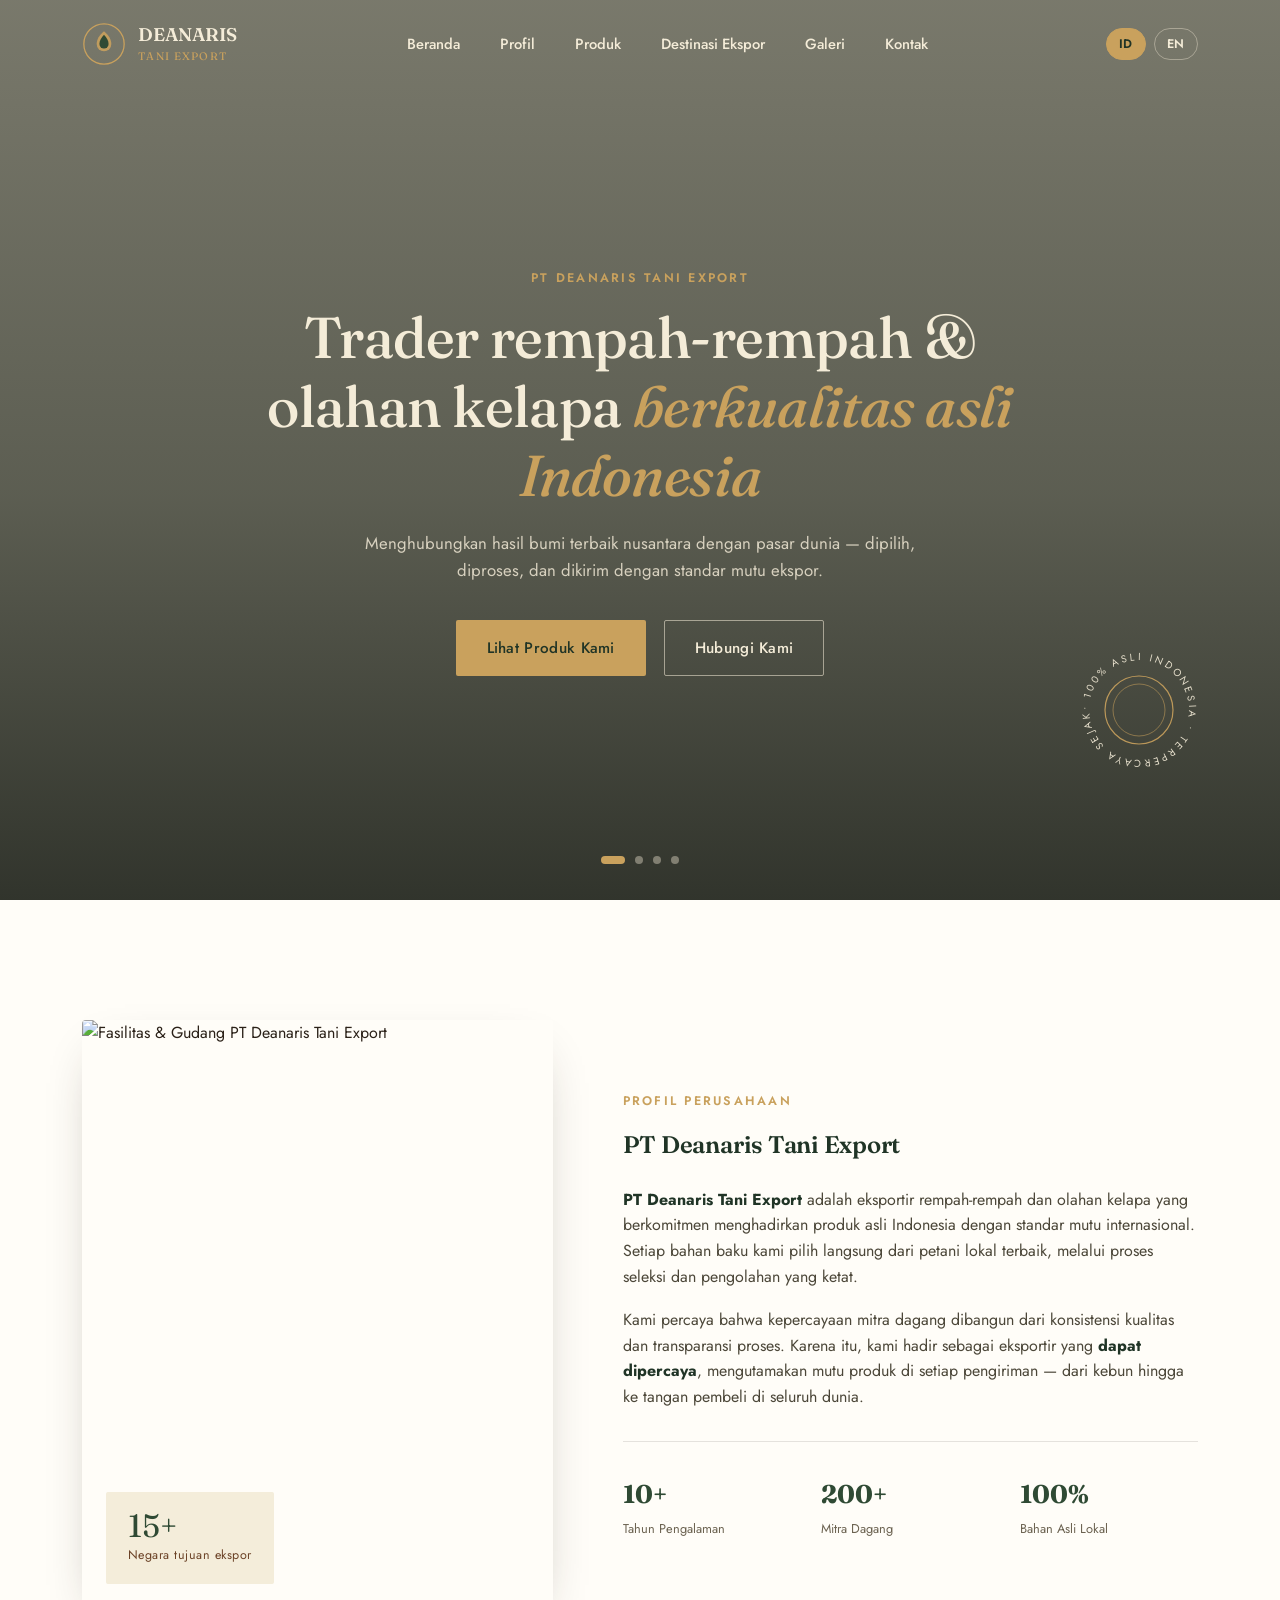
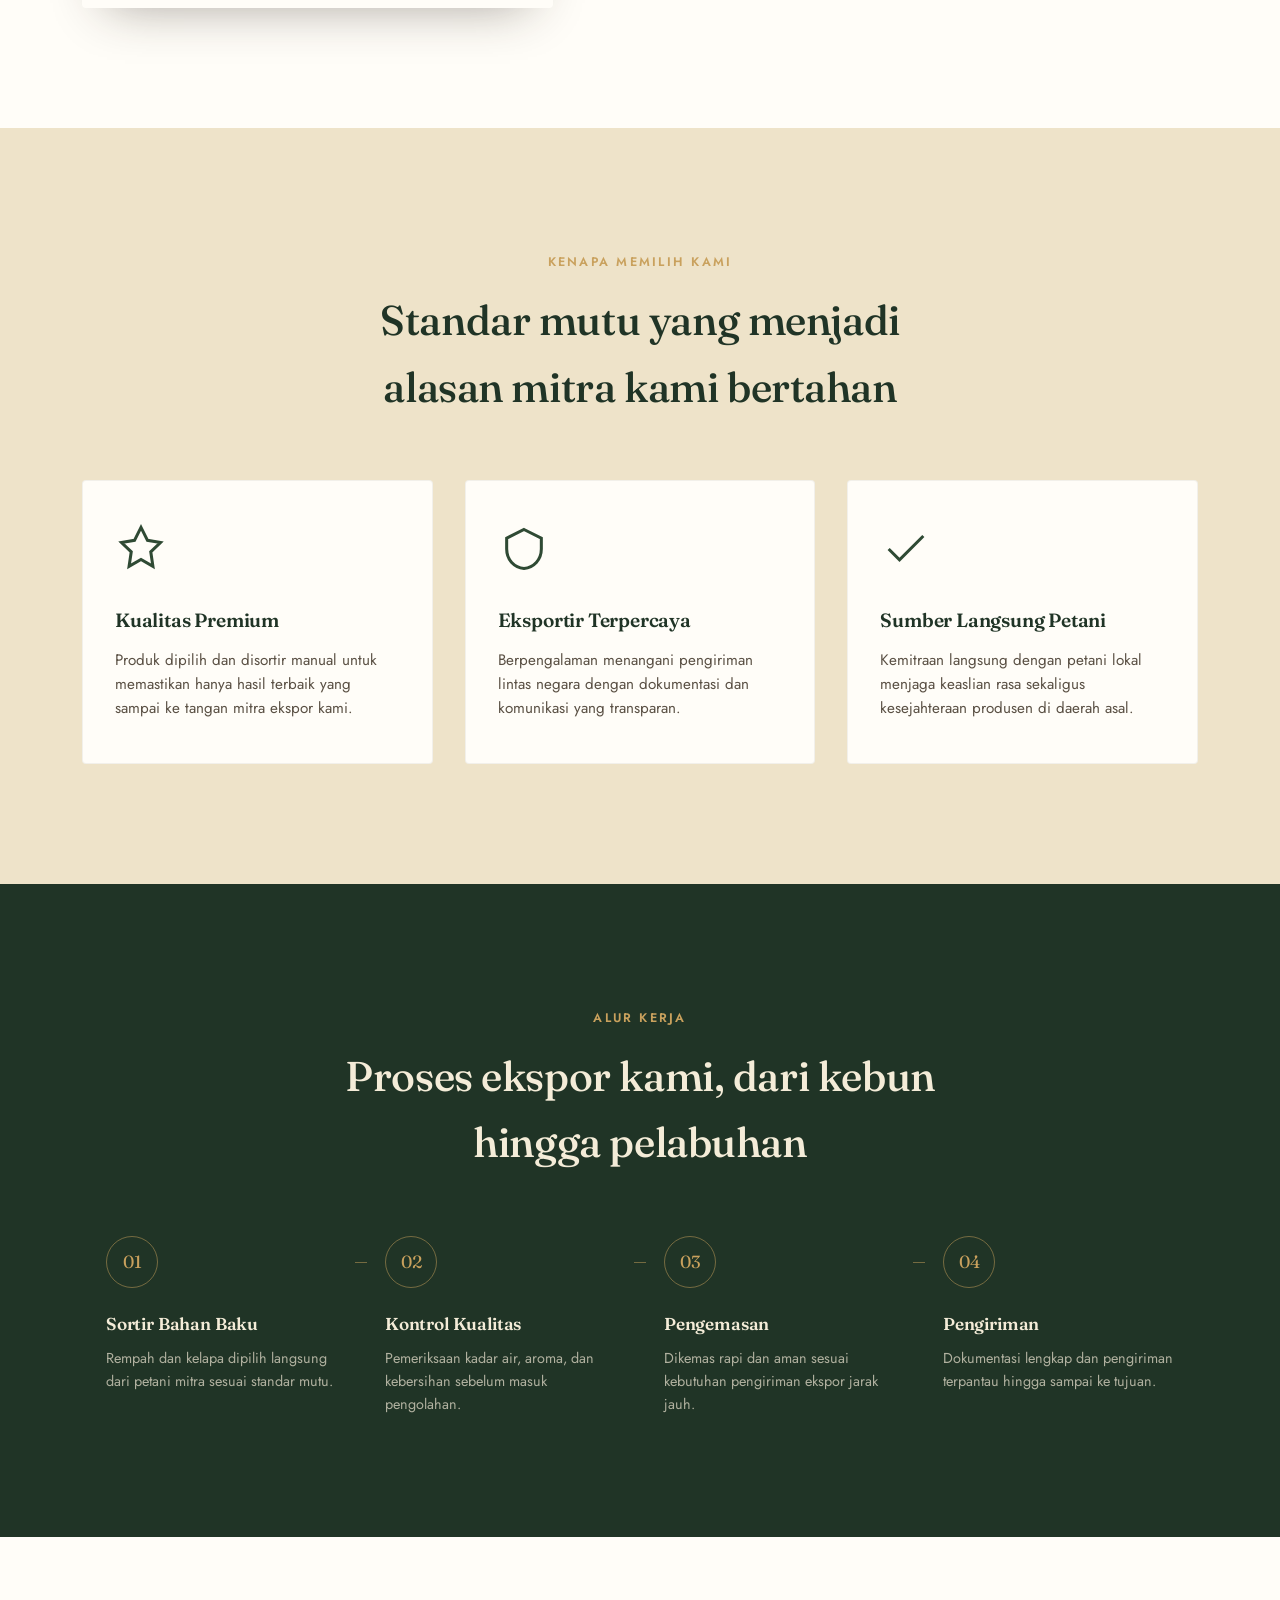
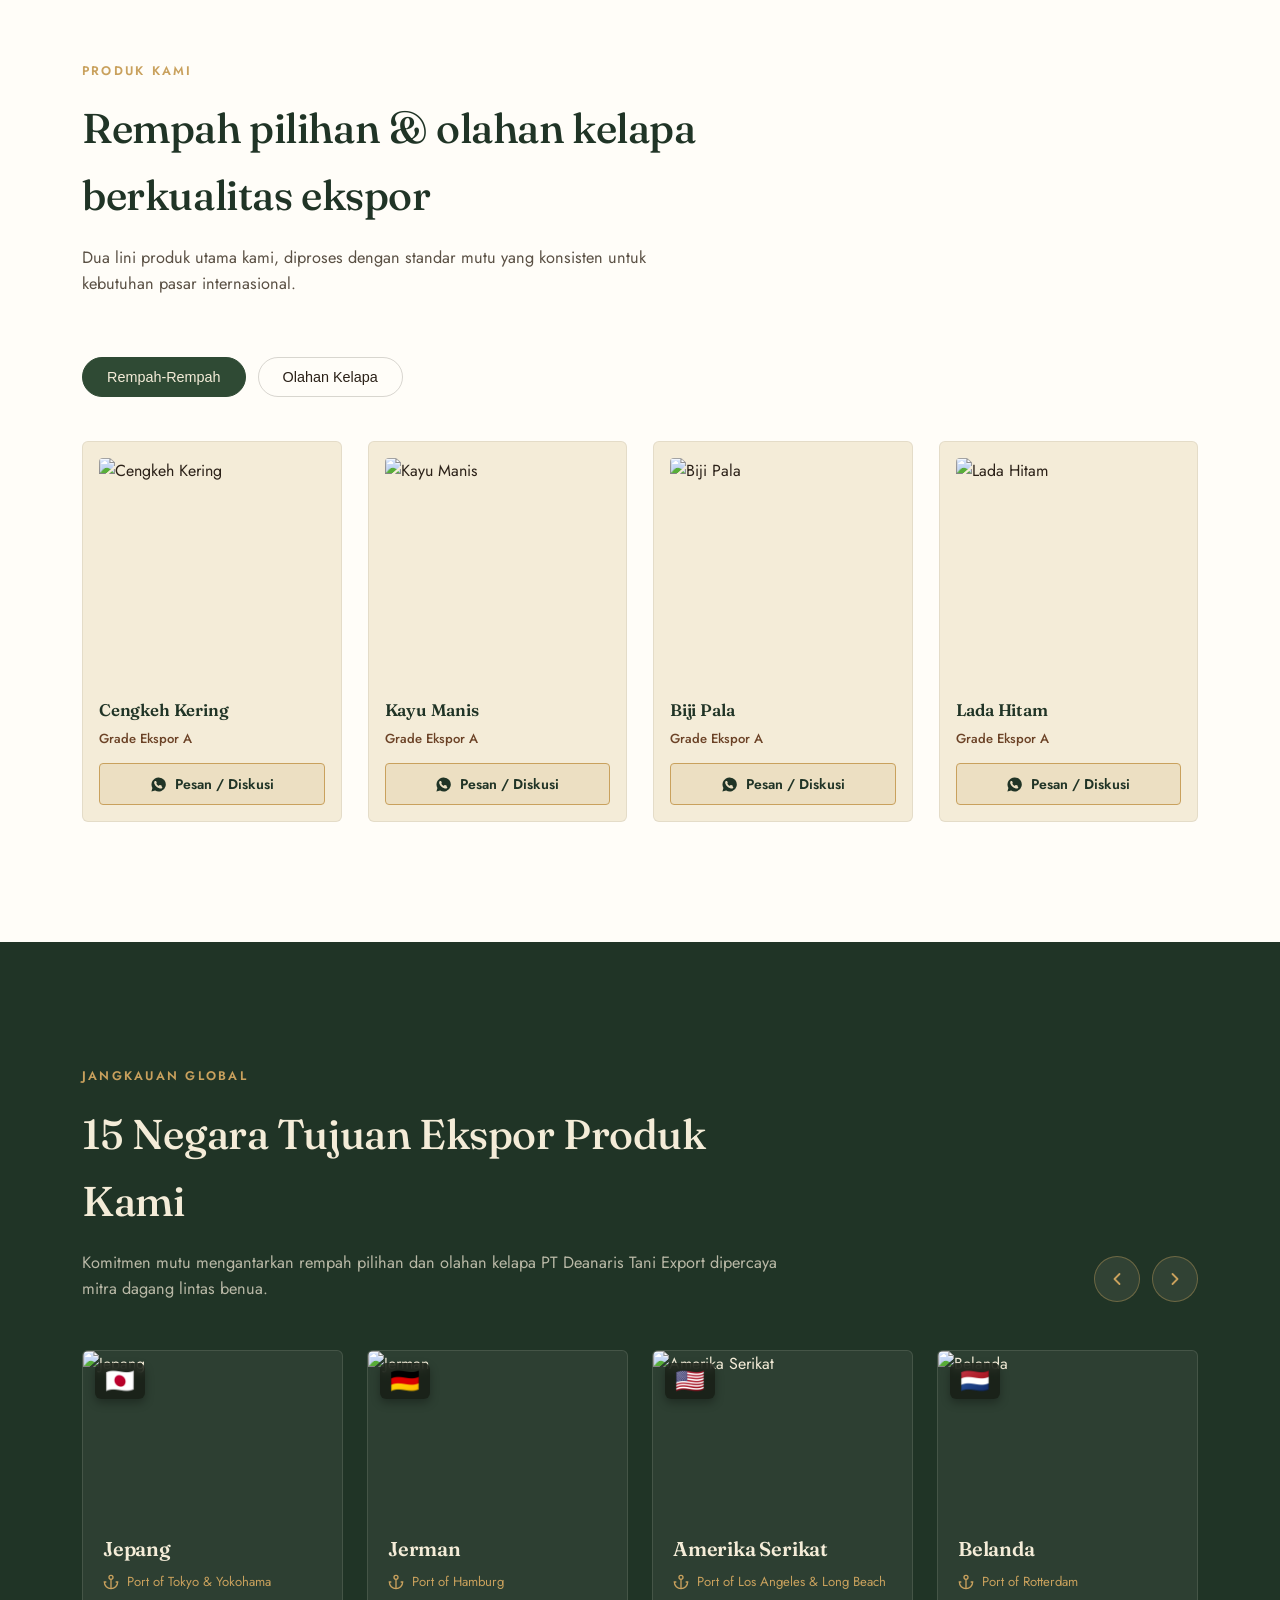
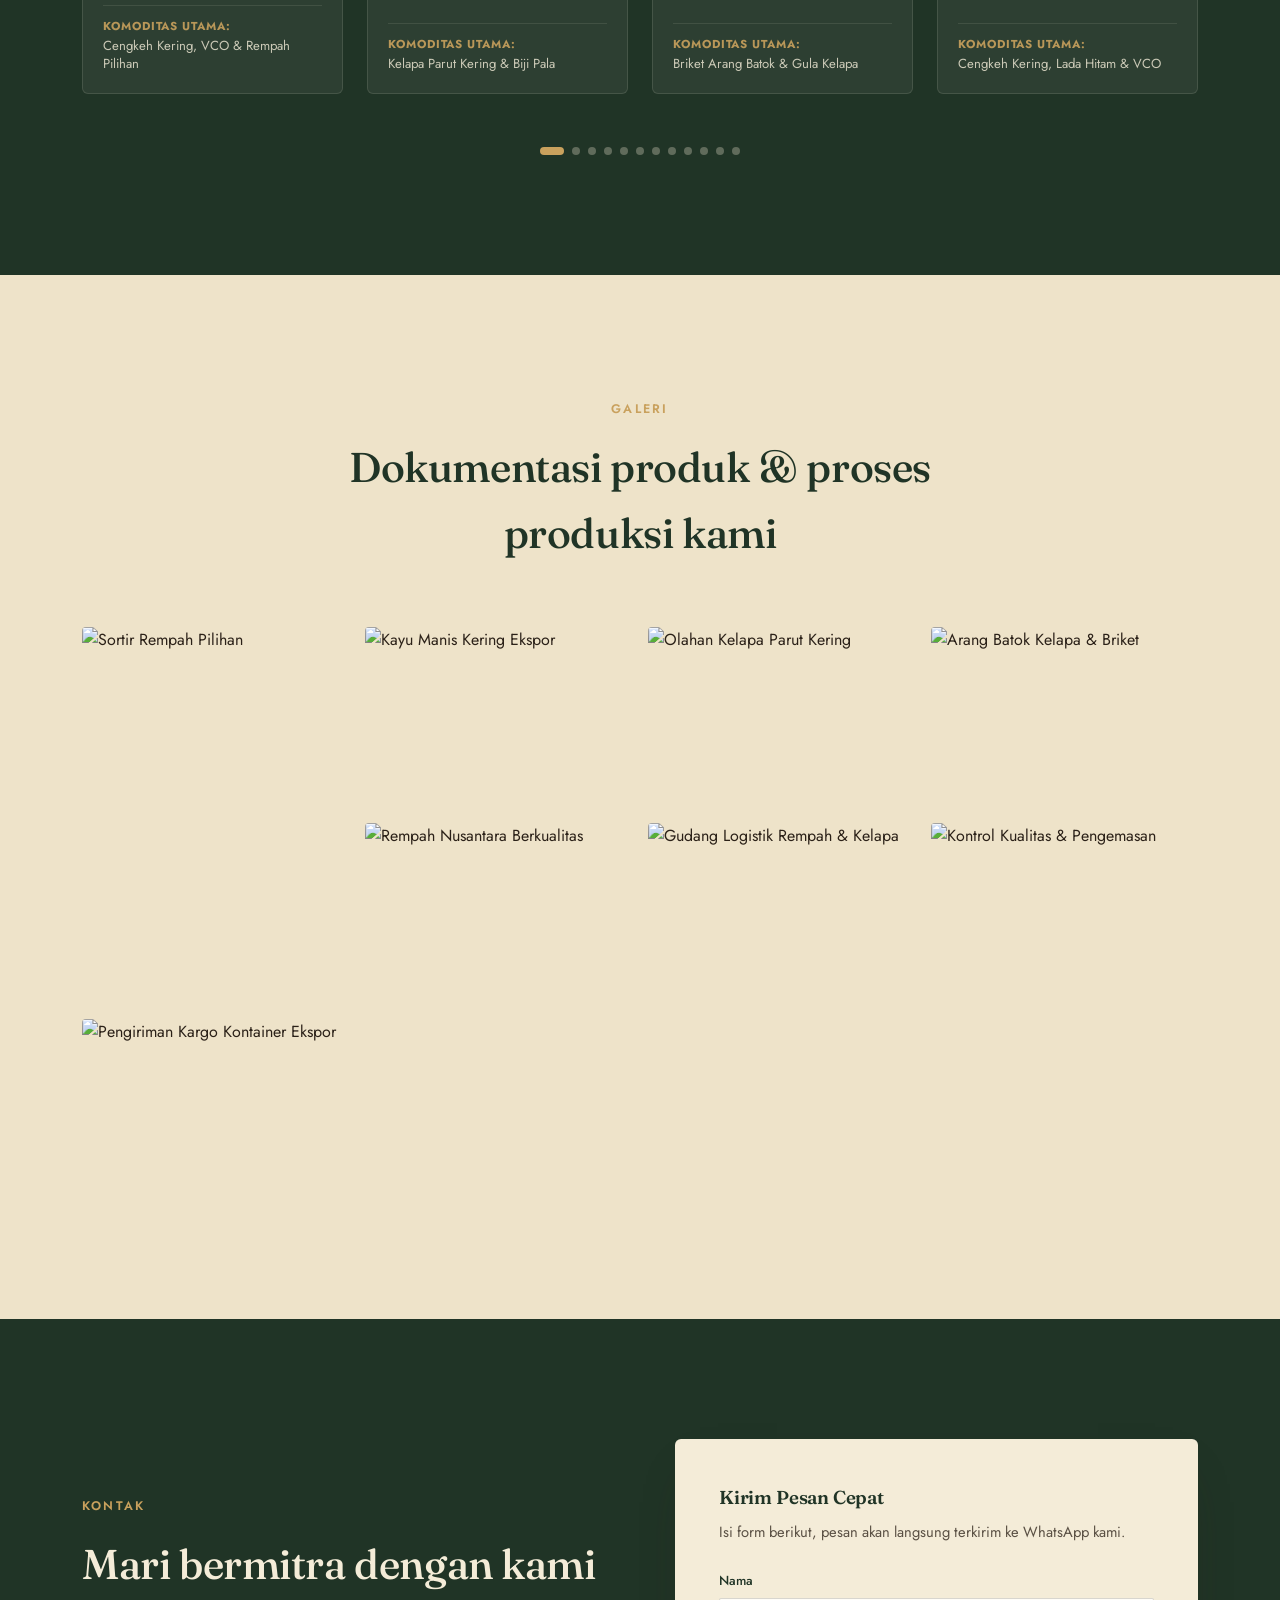
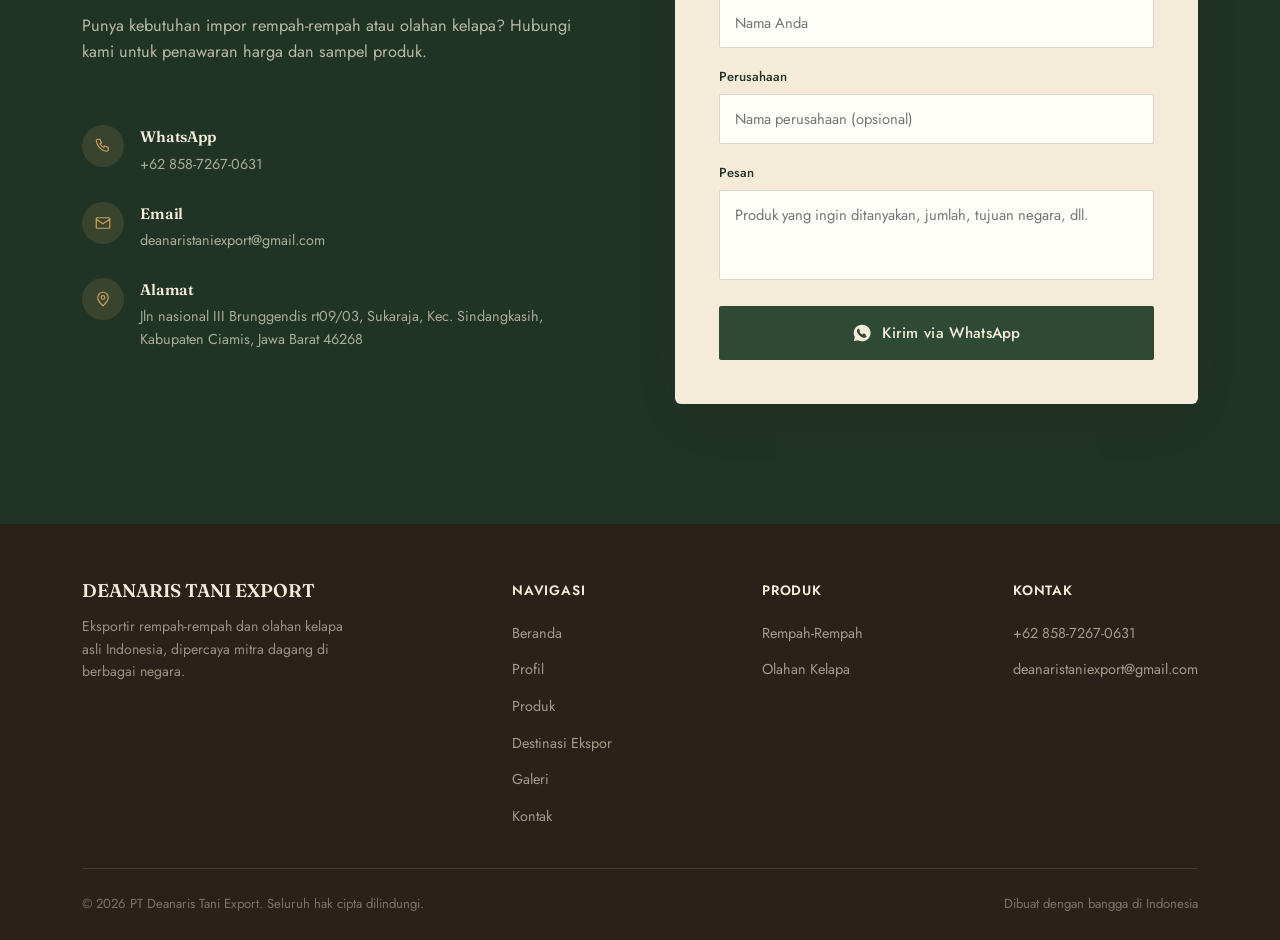
==== index.html @ 9d097d26 "feat: complete website update with product images, WhatsApp modal, email, and 15 export countries sl" ====
<!DOCTYPE html>
<html lang="id">
<head>
<meta charset="UTF-8">
<meta name="viewport" content="width=device-width, initial-scale=1.0">
<title>PT DEANARIS TANI EXPORT — Rempah &amp; Olahan Kelapa Asli Indonesia</title>
<link rel="preconnect" href="https://fonts.googleapis.com">
<link rel="preconnect" href="https://fonts.gstatic.com" crossorigin>
<link href="https://fonts.googleapis.com/css2?family=Fraunces:ital,opsz,wght@0,9..144,400;0,9..144,500;0,9..144,600;0,9..144,700;1,9..144,500&family=Jost:wght@300;400;500;600;700&display=swap" rel="stylesheet">
<link rel="stylesheet" href="style.css">
</head>
<body>

<!-- ===== HEADER ===== -->
<header id="siteHeader">
  <div class="container nav-wrap">
    <div class="logo">
      <svg class="logo-mark" viewBox="0 0 48 48" fill="none">
        <circle cx="24" cy="24" r="22" stroke="#c9a15d" stroke-width="1.4"/>
        <path d="M24 10c5 4 8 9 8 14a8 8 0 1 1-16 0c0-5 3-10 8-14z" fill="#c9a15d" opacity="0.9"/>
        <path d="M24 14c-3 3-5 6.5-5 10a5 5 0 0 0 10 0c0-3.5-2-7-5-10z" fill="#2f4a34"/>
      </svg>
      <div class="logo-text">
        <b>DEANARIS</b>
        <span>Tani Export</span>
      </div>
    </div>
    <nav id="mainNav">
      <ul>
        <li><a href="#beranda" class="nav-link" data-i18n="nav_home">Beranda</a></li>
        <li><a href="#profil" class="nav-link" data-i18n="nav_profile">Profil</a></li>
        <li><a href="#produk" class="nav-link" data-i18n="nav_products">Produk</a></li>
        <li><a href="#destinasi" class="nav-link" data-i18n="nav_destination">Destinasi Ekspor</a></li>
        <li><a href="#galeri" class="nav-link" data-i18n="nav_gallery">Galeri</a></li>
        <li><a href="#kontak" class="nav-link" data-i18n="nav_contact">Kontak</a></li>
      </ul>
      <div class="lang-switch lang-switch-mobile">
        <button class="lang-btn active" data-lang="id">ID</button>
        <button class="lang-btn" data-lang="en">EN</button>
      </div>
    </nav>
    <div class="lang-switch lang-switch-desktop">
      <button class="lang-btn active" data-lang="id">ID</button>
      <button class="lang-btn" data-lang="en">EN</button>
    </div>
    <button class="burger" id="burgerBtn" aria-label="Menu">
      <span></span><span></span><span></span>
    </button>
  </div>
</header>

<!-- ===== HERO ===== -->
<section class="hero" id="beranda">
  <div class="hero-slides" id="heroSlides">
    <div class="hero-slide active" style="background-image:url('https://images.unsplash.com/photo-1596040033229-a9821ebd058d?w=1600&auto=format&fit=crop&q=80')"></div>
    <div class="hero-slide" style="background-image:url('https://images.unsplash.com/photo-1544378730-8b5104b18790?w=1600&auto=format&fit=crop&q=80')"></div>
    <div class="hero-slide" style="background-image:url('https://images.unsplash.com/photo-1532336414038-cf19250c5757?w=1600&auto=format&fit=crop&q=80')"></div>
    <div class="hero-slide" style="background-image:url('https://images.unsplash.com/photo-1578575437130-527eed3abbec?w=1600&auto=format&fit=crop&q=80')"></div>
  </div>
  <div class="hero-overlay"></div>

  <div class="hero-content container">
    <span class="eyebrow">PT Deanaris Tani Export</span>
    <h1 data-i18n="hero_title" data-i18n-html="true">Trader rempah-rempah &amp; olahan kelapa <em>berkualitas asli Indonesia</em></h1>
    <p data-i18n="hero_desc">Menghubungkan hasil bumi terbaik nusantara dengan pasar dunia — dipilih, diproses, dan dikirim dengan standar mutu ekspor.</p>
    <div class="hero-btns">
      <a href="#produk" class="btn btn-primary" data-i18n="hero_btn_products">Lihat Produk Kami</a>
      <a href="#kontak" class="btn btn-outline" data-i18n="hero_btn_contact">Hubungi Kami</a>
    </div>
  </div>

  <div class="hero-dots" id="heroDots">
    <button class="active" data-i="0"></button>
    <button data-i="1"></button>
    <button data-i="2"></button>
    <button data-i="3"></button>
  </div>

  <div class="seal">
    <svg viewBox="0 0 128 128">
      <g class="seal-ring">
        <path id="sealPath" d="M 64,64 m -50,0 a 50,50 0 1,1 100,0 a 50,50 0 1,1 -100,0" fill="none"/>
        <text font-size="10.2" fill="#f4ecd8" letter-spacing="2.5">
          <textPath href="#sealPath" startOffset="0%">• 100% ASLI INDONESIA • TERPERCAYA SEJAK AWAL • QUALITY EXPORT •</textPath>
        </text>
      </g>
      <circle cx="64" cy="64" r="34" fill="none" stroke="#c9a15d" stroke-width="1.2"/>
      <circle cx="64" cy="64" r="26" fill="none" stroke="#c9a15d" stroke-width="0.6"/>
    </svg>
  </div>
</section>

<!-- ===== PROFIL ===== -->
<section id="profil">
  <div class="container profile-grid">
    <div class="profile-visual">
      <img src="https://images.unsplash.com/photo-1586528116311-ad8dd3c8310d?w=800&auto=format&fit=crop&q=80" alt="Fasilitas & Gudang PT Deanaris Tani Export" loading="lazy">
      <div class="profile-badge">
        <div class="num">15+</div>
        <div class="lbl" data-i18n="profile_badge">Negara tujuan ekspor</div>
      </div>
    </div>
    <div class="profile-text">
      <span class="eyebrow" data-i18n="profile_eyebrow">Profil Perusahaan</span>
      <h2>PT Deanaris Tani Export</h2>
      <p data-i18n="profile_p1" data-i18n-html="true"><b>PT Deanaris Tani Export</b> adalah eksportir rempah-rempah dan olahan kelapa yang berkomitmen menghadirkan produk asli Indonesia dengan standar mutu internasional. Setiap bahan baku kami pilih langsung dari petani lokal terbaik, melalui proses seleksi dan pengolahan yang ketat.</p>
      <p data-i18n="profile_p2" data-i18n-html="true">Kami percaya bahwa kepercayaan mitra dagang dibangun dari konsistensi kualitas dan transparansi proses. Karena itu, kami hadir sebagai eksportir yang <b>dapat dipercaya</b>, mengutamakan mutu produk di setiap pengiriman — dari kebun hingga ke tangan pembeli di seluruh dunia.</p>
      <div class="profile-stats">
        <div class="stat"><b>10+</b><span data-i18n="stat_years">Tahun Pengalaman</span></div>
        <div class="stat"><b>200+</b><span data-i18n="stat_partners">Mitra Dagang</span></div>
        <div class="stat"><b>100%</b><span data-i18n="stat_local">Bahan Asli Lokal</span></div>
      </div>
    </div>
  </div>
</section>

<!-- ===== KEUNGGULAN ===== -->
<section id="keunggulan">
  <div class="container">
    <div class="section-head center">
      <span class="eyebrow" data-i18n="why_eyebrow">Kenapa Memilih Kami</span>
      <h2 data-i18n="why_title">Standar mutu yang menjadi alasan mitra kami bertahan</h2>
    </div>
    <div class="feature-grid">
      <div class="feature-card">
        <svg class="feature-icon" viewBox="0 0 24 24" fill="none" stroke="currentColor" stroke-width="1.4">
          <path d="M12 2l3 6 6 1-4.5 4.3L17.5 20 12 16.8 6.5 20l1-6.7L3 9l6-1 3-6z"/>
        </svg>
        <h3 data-i18n="feat1_title">Kualitas Premium</h3>
        <p data-i18n="feat1_desc">Produk dipilih dan disortir manual untuk memastikan hanya hasil terbaik yang sampai ke tangan mitra ekspor kami.</p>
      </div>
      <div class="feature-card">
        <svg class="feature-icon" viewBox="0 0 24 24" fill="none" stroke="currentColor" stroke-width="1.4">
          <path d="M12 3l8 4v5c0 5-3.5 8.5-8 9-4.5-.5-8-4-8-9V7l8-4z"/>
        </svg>
        <h3 data-i18n="feat2_title">Eksportir Terpercaya</h3>
        <p data-i18n="feat2_desc">Berpengalaman menangani pengiriman lintas negara dengan dokumentasi dan komunikasi yang transparan.</p>
      </div>
      <div class="feature-card">
        <svg class="feature-icon" viewBox="0 0 24 24" fill="none" stroke="currentColor" stroke-width="1.4">
          <path d="M4 12l5 5L20 6"/>
        </svg>
        <h3 data-i18n="feat3_title">Sumber Langsung Petani</h3>
        <p data-i18n="feat3_desc">Kemitraan langsung dengan petani lokal menjaga keaslian rasa sekaligus kesejahteraan produsen di daerah asal.</p>
      </div>
    </div>
  </div>
</section>

<!-- ===== PROSES ===== -->
<section id="proses">
  <div class="container">
    <div class="section-head center">
      <span class="eyebrow" data-i18n="process_eyebrow">Alur Kerja</span>
      <h2 data-i18n="process_title">Proses ekspor kami, dari kebun hingga pelabuhan</h2>
    </div>
    <div class="process-grid">
      <div class="process-step">
        <div class="process-num">01</div>
        <h3 data-i18n="proc1_title">Sortir Bahan Baku</h3>
        <p data-i18n="proc1_desc">Rempah dan kelapa dipilih langsung dari petani mitra sesuai standar mutu.</p>
      </div>
      <div class="process-step">
        <div class="process-num">02</div>
        <h3 data-i18n="proc2_title">Kontrol Kualitas</h3>
        <p data-i18n="proc2_desc">Pemeriksaan kadar air, aroma, dan kebersihan sebelum masuk pengolahan.</p>
      </div>
      <div class="process-step">
        <div class="process-num">03</div>
        <h3 data-i18n="proc3_title">Pengemasan</h3>
        <p data-i18n="proc3_desc">Dikemas rapi dan aman sesuai kebutuhan pengiriman ekspor jarak jauh.</p>
      </div>
      <div class="process-step">
        <div class="process-num">04</div>
        <h3 data-i18n="proc4_title">Pengiriman</h3>
        <p data-i18n="proc4_desc">Dokumentasi lengkap dan pengiriman terpantau hingga sampai ke tujuan.</p>
      </div>
    </div>
  </div>
</section>

<!-- ===== PRODUK ===== -->
<section id="produk">
  <div class="container">
    <div class="section-head">
      <span class="eyebrow" data-i18n="products_eyebrow">Produk Kami</span>
      <h2 data-i18n="products_title">Rempah pilihan &amp; olahan kelapa berkualitas ekspor</h2>
      <p data-i18n="products_desc">Dua lini produk utama kami, diproses dengan standar mutu yang konsisten untuk kebutuhan pasar internasional.</p>
    </div>

    <div class="product-tabs">
      <button class="product-tab active" data-cat="rempah" data-i18n="tab_spices">Rempah-Rempah</button>
      <button class="product-tab" data-cat="kelapa" data-i18n="tab_coconut">Olahan Kelapa</button>
    </div>

    <div class="product-grid" id="productGrid">
      <div class="product-card rempah show">
        <div class="product-img"><img src="https://images.unsplash.com/photo-1608686207856-001b95cf60ca?w=600&auto=format&fit=crop&q=80" alt="Cengkeh Kering" loading="lazy"></div>
        <h4 data-i18n="prod_cengkeh">Cengkeh Kering</h4>
        <span class="product-badge" data-i18n="grade_a">Grade Ekspor A</span>
        <button type="button" class="btn-product-order" data-prod="Cengkeh Kering" data-grade="Grade Ekspor A" data-img="https://images.unsplash.com/photo-1608686207856-001b95cf60ca?w=600&auto=format&fit=crop&q=80">
          <svg viewBox="0 0 24 24" fill="currentColor"><path d="M12 2a10 10 0 0 0-8.6 15L2 22l5.2-1.4A10 10 0 1 0 12 2zm5.6 14.3c-.2.7-1.4 1.3-2 1.4-.5.1-1.2.2-3.5-.7-3-1.2-4.9-4.2-5-4.4-.1-.2-1.2-1.6-1.2-3s.7-2.1 1-2.4c.2-.3.5-.3.7-.3h.5c.2 0 .4 0 .6.5.2.5.7 1.8.8 1.9.1.2.1.3 0 .5-.1.2-.2.3-.3.5-.2.2-.3.3-.1.6.9 1.6 1.8 2.2 3.1 2.9.2.1.4.1.5-.1.2-.2.7-.8.9-1 .2-.2.3-.2.6-.1.2.1 1.5.7 1.8.9.3.1.5.2.5.4.1.2.1.7 0 1.4z"/></svg>
          <span data-i18n="btn_order_inquire">Pesan / Diskusi</span>
        </button>
      </div>
      <div class="product-card rempah show">
        <div class="product-img"><img src="https://images.unsplash.com/photo-1509358271058-acd22cc93898?w=600&auto=format&fit=crop&q=80" alt="Kayu Manis" loading="lazy"></div>
        <h4 data-i18n="prod_kayumanis">Kayu Manis</h4>
        <span class="product-badge" data-i18n="grade_a">Grade Ekspor A</span>
        <button type="button" class="btn-product-order" data-prod="Kayu Manis" data-grade="Grade Ekspor A" data-img="https://images.unsplash.com/photo-1509358271058-acd22cc93898?w=600&auto=format&fit=crop&q=80">
          <svg viewBox="0 0 24 24" fill="currentColor"><path d="M12 2a10 10 0 0 0-8.6 15L2 22l5.2-1.4A10 10 0 1 0 12 2zm5.6 14.3c-.2.7-1.4 1.3-2 1.4-.5.1-1.2.2-3.5-.7-3-1.2-4.9-4.2-5-4.4-.1-.2-1.2-1.6-1.2-3s.7-2.1 1-2.4c.2-.3.5-.3.7-.3h.5c.2 0 .4 0 .6.5.2.5.7 1.8.8 1.9.1.2.1.3 0 .5-.1.2-.2.3-.3.5-.2.2-.3.3-.1.6.9 1.6 1.8 2.2 3.1 2.9.2.1.4.1.5-.1.2-.2.7-.8.9-1 .2-.2.3-.2.6-.1.2.1 1.5.7 1.8.9.3.1.5.2.5.4.1.2.1.7 0 1.4z"/></svg>
          <span data-i18n="btn_order_inquire">Pesan / Diskusi</span>
        </button>
      </div>
      <div class="product-card rempah show">
        <div class="product-img"><img src="https://images.unsplash.com/photo-1599940824399-b87987ceb72a?w=600&auto=format&fit=crop&q=80" alt="Biji Pala" loading="lazy"></div>
        <h4 data-i18n="prod_pala">Biji Pala</h4>
        <span class="product-badge" data-i18n="grade_a">Grade Ekspor A</span>
        <button type="button" class="btn-product-order" data-prod="Biji Pala" data-grade="Grade Ekspor A" data-img="https://images.unsplash.com/photo-1599940824399-b87987ceb72a?w=600&auto=format&fit=crop&q=80">
          <svg viewBox="0 0 24 24" fill="currentColor"><path d="M12 2a10 10 0 0 0-8.6 15L2 22l5.2-1.4A10 10 0 1 0 12 2zm5.6 14.3c-.2.7-1.4 1.3-2 1.4-.5.1-1.2.2-3.5-.7-3-1.2-4.9-4.2-5-4.4-.1-.2-1.2-1.6-1.2-3s.7-2.1 1-2.4c.2-.3.5-.3.7-.3h.5c.2 0 .4 0 .6.5.2.5.7 1.8.8 1.9.1.2.1.3 0 .5-.1.2-.2.3-.3.5-.2.2-.3.3-.1.6.9 1.6 1.8 2.2 3.1 2.9.2.1.4.1.5-.1.2-.2.7-.8.9-1 .2-.2.3-.2.6-.1.2.1 1.5.7 1.8.9.3.1.5.2.5.4.1.2.1.7 0 1.4z"/></svg>
          <span data-i18n="btn_order_inquire">Pesan / Diskusi</span>
        </button>
      </div>
      <div class="product-card rempah show">
        <div class="product-img"><img src="https://images.unsplash.com/photo-1596040033229-a9821ebd058d?w=600&auto=format&fit=crop&q=80" alt="Lada Hitam" loading="lazy"></div>
        <h4 data-i18n="prod_lada">Lada Hitam</h4>
        <span class="product-badge" data-i18n="grade_a">Grade Ekspor A</span>
        <button type="button" class="btn-product-order" data-prod="Lada Hitam" data-grade="Grade Ekspor A" data-img="https://images.unsplash.com/photo-1596040033229-a9821ebd058d?w=600&auto=format&fit=crop&q=80">
          <svg viewBox="0 0 24 24" fill="currentColor"><path d="M12 2a10 10 0 0 0-8.6 15L2 22l5.2-1.4A10 10 0 1 0 12 2zm5.6 14.3c-.2.7-1.4 1.3-2 1.4-.5.1-1.2.2-3.5-.7-3-1.2-4.9-4.2-5-4.4-.1-.2-1.2-1.6-1.2-3s.7-2.1 1-2.4c.2-.3.5-.3.7-.3h.5c.2 0 .4 0 .6.5.2.5.7 1.8.8 1.9.1.2.1.3 0 .5-.1.2-.2.3-.3.5-.2.2-.3.3-.1.6.9 1.6 1.8 2.2 3.1 2.9.2.1.4.1.5-.1.2-.2.7-.8.9-1 .2-.2.3-.2.6-.1.2.1 1.5.7 1.8.9.3.1.5.2.5.4.1.2.1.7 0 1.4z"/></svg>
          <span data-i18n="btn_order_inquire">Pesan / Diskusi</span>
        </button>
      </div>

      <div class="product-card kelapa">
        <div class="product-img"><img src="https://images.unsplash.com/photo-1526947425960-945c6e72858f?w=600&auto=format&fit=crop&q=80" alt="VCO" loading="lazy"></div>
        <h4 data-i18n="prod_vco">Minyak Kelapa Murni (VCO)</h4>
        <span class="product-badge" data-i18n="prod_vco_sub">Cold Pressed</span>
        <button type="button" class="btn-product-order" data-prod="Minyak Kelapa Murni (VCO)" data-grade="Cold Pressed" data-img="https://images.unsplash.com/photo-1526947425960-945c6e72858f?w=600&auto=format&fit=crop&q=80">
          <svg viewBox="0 0 24 24" fill="currentColor"><path d="M12 2a10 10 0 0 0-8.6 15L2 22l5.2-1.4A10 10 0 1 0 12 2zm5.6 14.3c-.2.7-1.4 1.3-2 1.4-.5.1-1.2.2-3.5-.7-3-1.2-4.9-4.2-5-4.4-.1-.2-1.2-1.6-1.2-3s.7-2.1 1-2.4c.2-.3.5-.3.7-.3h.5c.2 0 .4 0 .6.5.2.5.7 1.8.8 1.9.1.2.1.3 0 .5-.1.2-.2.3-.3.5-.2.2-.3.3-.1.6.9 1.6 1.8 2.2 3.1 2.9.2.1.4.1.5-.1.2-.2.7-.8.9-1 .2-.2.3-.2.6-.1.2.1 1.5.7 1.8.9.3.1.5.2.5.4.1.2.1.7 0 1.4z"/></svg>
          <span data-i18n="btn_order_inquire">Pesan / Diskusi</span>
        </button>
      </div>
      <div class="product-card kelapa">
        <div class="product-img"><img src="https://images.unsplash.com/photo-1544378730-8b5104b18790?w=600&auto=format&fit=crop&q=80" alt="Kelapa Parut Kering" loading="lazy"></div>
        <h4 data-i18n="prod_desiccated">Kelapa Parut Kering</h4>
        <span class="product-badge" data-i18n="prod_desiccated_sub">Desiccated Coconut</span>
        <button type="button" class="btn-product-order" data-prod="Kelapa Parut Kering" data-grade="Desiccated Coconut" data-img="https://images.unsplash.com/photo-1544378730-8b5104b18790?w=600&auto=format&fit=crop&q=80">
          <svg viewBox="0 0 24 24" fill="currentColor"><path d="M12 2a10 10 0 0 0-8.6 15L2 22l5.2-1.4A10 10 0 1 0 12 2zm5.6 14.3c-.2.7-1.4 1.3-2 1.4-.5.1-1.2.2-3.5-.7-3-1.2-4.9-4.2-5-4.4-.1-.2-1.2-1.6-1.2-3s.7-2.1 1-2.4c.2-.3.5-.3.7-.3h.5c.2 0 .4 0 .6.5.2.5.7 1.8.8 1.9.1.2.1.3 0 .5-.1.2-.2.3-.3.5-.2.2-.3.3-.1.6.9 1.6 1.8 2.2 3.1 2.9.2.1.4.1.5-.1.2-.2.7-.8.9-1 .2-.2.3-.2.6-.1.2.1 1.5.7 1.8.9.3.1.5.2.5.4.1.2.1.7 0 1.4z"/></svg>
          <span data-i18n="btn_order_inquire">Pesan / Diskusi</span>
        </button>
      </div>
      <div class="product-card kelapa">
        <div class="product-img"><img src="https://images.unsplash.com/photo-1581009146145-b5ef050c2e1e?w=600&auto=format&fit=crop&q=80" alt="Gula Kelapa" loading="lazy"></div>
        <h4 data-i18n="prod_gula">Gula Kelapa</h4>
        <span class="product-badge" data-i18n="prod_gula_sub">Organik</span>
        <button type="button" class="btn-product-order" data-prod="Gula Kelapa" data-grade="Organik" data-img="https://images.unsplash.com/photo-1581009146145-b5ef050c2e1e?w=600&auto=format&fit=crop&q=80">
          <svg viewBox="0 0 24 24" fill="currentColor"><path d="M12 2a10 10 0 0 0-8.6 15L2 22l5.2-1.4A10 10 0 1 0 12 2zm5.6 14.3c-.2.7-1.4 1.3-2 1.4-.5.1-1.2.2-3.5-.7-3-1.2-4.9-4.2-5-4.4-.1-.2-1.2-1.6-1.2-3s.7-2.1 1-2.4c.2-.3.5-.3.7-.3h.5c.2 0 .4 0 .6.5.2.5.7 1.8.8 1.9.1.2.1.3 0 .5-.1.2-.2.3-.3.5-.2.2-.3.3-.1.6.9 1.6 1.8 2.2 3.1 2.9.2.1.4.1.5-.1.2-.2.7-.8.9-1 .2-.2.3-.2.6-.1.2.1 1.5.7 1.8.9.3.1.5.2.5.4.1.2.1.7 0 1.4z"/></svg>
          <span data-i18n="btn_order_inquire">Pesan / Diskusi</span>
        </button>
      </div>
      <div class="product-card kelapa">
        <div class="product-img"><img src="https://images.unsplash.com/photo-1527661591475-527312dd65f5?w=600&auto=format&fit=crop&q=80" alt="Arang Batok Kelapa" loading="lazy"></div>
        <h4 data-i18n="prod_arang">Arang Batok Kelapa</h4>
        <span class="product-badge" data-i18n="prod_arang_sub">Briket Ekspor</span>
        <button type="button" class="btn-product-order" data-prod="Arang Batok Kelapa" data-grade="Briket Ekspor" data-img="https://images.unsplash.com/photo-1527661591475-527312dd65f5?w=600&auto=format&fit=crop&q=80">
          <svg viewBox="0 0 24 24" fill="currentColor"><path d="M12 2a10 10 0 0 0-8.6 15L2 22l5.2-1.4A10 10 0 1 0 12 2zm5.6 14.3c-.2.7-1.4 1.3-2 1.4-.5.1-1.2.2-3.5-.7-3-1.2-4.9-4.2-5-4.4-.1-.2-1.2-1.6-1.2-3s.7-2.1 1-2.4c.2-.3.5-.3.7-.3h.5c.2 0 .4 0 .6.5.2.5.7 1.8.8 1.9.1.2.1.3 0 .5-.1.2-.2.3-.3.5-.2.2-.3.3-.1.6.9 1.6 1.8 2.2 3.1 2.9.2.1.4.1.5-.1.2-.2.7-.8.9-1 .2-.2.3-.2.6-.1.2.1 1.5.7 1.8.9.3.1.5.2.5.4.1.2.1.7 0 1.4z"/></svg>
          <span data-i18n="btn_order_inquire">Pesan / Diskusi</span>
        </button>
      </div>
    </div>
  </div>
</section>

<!-- ===== DESTINASI EKSPOR (SLIDER 15 NEGARA) ===== -->
<section id="destinasi">
  <div class="container">
    <div class="destinasi-head-wrap">
      <div class="section-head">
        <span class="eyebrow" data-i18n="destinasi_eyebrow">Jangkauan Global</span>
        <h2 data-i18n="destinasi_title">15 Negara Tujuan Ekspor Produk Kami</h2>
        <p data-i18n="destinasi_desc">Komitmen mutu mengantarkan rempah pilihan dan olahan kelapa PT Deanaris Tani Export dipercaya mitra dagang lintas benua.</p>
      </div>
      <div class="slider-nav-btns">
        <button class="slider-nav-btn" id="exportSlidePrev" aria-label="Negara Sebelumnya">
          <svg viewBox="0 0 24 24" fill="none" stroke="currentColor" stroke-width="2.2" stroke-linecap="round" stroke-linejoin="round"><polyline points="15 18 9 12 15 6"></polyline></svg>
        </button>
        <button class="slider-nav-btn" id="exportSlideNext" aria-label="Negara Selanjutnya">
          <svg viewBox="0 0 24 24" fill="none" stroke="currentColor" stroke-width="2.2" stroke-linecap="round" stroke-linejoin="round"><polyline points="9 18 15 12 9 6"></polyline></svg>
        </button>
      </div>
    </div>

    <div class="export-slider-container" id="exportSliderContainer">
      <div class="export-slider-track" id="exportSliderTrack">
        <!-- 1. Jepang -->
        <div class="export-card">
          <div class="export-card-img">
            <img src="https://images.unsplash.com/photo-1503899036084-c55cdd92da26?w=600&auto=format&fit=crop&q=80" alt="Jepang" loading="lazy">
            <div class="export-flag" title="Jepang">🇯🇵</div>
          </div>
          <div class="export-card-content">
            <h3 class="export-card-title" data-i18n="country_japan">Jepang</h3>
            <div class="export-card-port">
              <svg viewBox="0 0 24 24" fill="none" stroke="currentColor" stroke-width="2"><circle cx="12" cy="5" r="3"/><line x1="12" y1="22" x2="12" y2="8"/><path d="M5 12H2a10 10 0 0 0 20 0h-3"/></svg>
              <span>Port of Tokyo &amp; Yokohama</span>
            </div>
            <div class="export-card-commodity">
              <b data-i18n="lbl_commodities">Komoditas Utama:</b>
              <span data-i18n="comm_japan">Cengkeh Kering, VCO &amp; Rempah Pilihan</span>
            </div>
          </div>
        </div>

        <!-- 2. Jerman -->
        <div class="export-card">
          <div class="export-card-img">
            <img src="https://images.unsplash.com/photo-1467269204594-9661b134dd2b?w=600&auto=format&fit=crop&q=80" alt="Jerman" loading="lazy">
            <div class="export-flag" title="Jerman">🇩🇪</div>
          </div>
          <div class="export-card-content">
            <h3 class="export-card-title" data-i18n="country_germany">Jerman</h3>
            <div class="export-card-port">
              <svg viewBox="0 0 24 24" fill="none" stroke="currentColor" stroke-width="2"><circle cx="12" cy="5" r="3"/><line x1="12" y1="22" x2="12" y2="8"/><path d="M5 12H2a10 10 0 0 0 20 0h-3"/></svg>
              <span>Port of Hamburg</span>
            </div>
            <div class="export-card-commodity">
              <b data-i18n="lbl_commodities">Komoditas Utama:</b>
              <span data-i18n="comm_germany">Kelapa Parut Kering &amp; Biji Pala</span>
            </div>
          </div>
        </div>

        <!-- 3. Amerika Serikat -->
        <div class="export-card">
          <div class="export-card-img">
            <img src="https://images.unsplash.com/photo-1506146332389-18140dc7b2fb?w=600&auto=format&fit=crop&q=80" alt="Amerika Serikat" loading="lazy">
            <div class="export-flag" title="Amerika Serikat">🇺🇸</div>
          </div>
          <div class="export-card-content">
            <h3 class="export-card-title" data-i18n="country_usa">Amerika Serikat</h3>
            <div class="export-card-port">
              <svg viewBox="0 0 24 24" fill="none" stroke="currentColor" stroke-width="2"><circle cx="12" cy="5" r="3"/><line x1="12" y1="22" x2="12" y2="8"/><path d="M5 12H2a10 10 0 0 0 20 0h-3"/></svg>
              <span>Port of Los Angeles &amp; Long Beach</span>
            </div>
            <div class="export-card-commodity">
              <b data-i18n="lbl_commodities">Komoditas Utama:</b>
              <span data-i18n="comm_usa">Briket Arang Batok &amp; Gula Kelapa</span>
            </div>
          </div>
        </div>

        <!-- 4. Belanda -->
        <div class="export-card">
          <div class="export-card-img">
            <img src="https://images.unsplash.com/photo-1512470876302-972faa2aa9a4?w=600&auto=format&fit=crop&q=80" alt="Belanda" loading="lazy">
            <div class="export-flag" title="Belanda">🇳🇱</div>
          </div>
          <div class="export-card-content">
            <h3 class="export-card-title" data-i18n="country_netherlands">Belanda</h3>
            <div class="export-card-port">
              <svg viewBox="0 0 24 24" fill="none" stroke="currentColor" stroke-width="2"><circle cx="12" cy="5" r="3"/><line x1="12" y1="22" x2="12" y2="8"/><path d="M5 12H2a10 10 0 0 0 20 0h-3"/></svg>
              <span>Port of Rotterdam</span>
            </div>
            <div class="export-card-commodity">
              <b data-i18n="lbl_commodities">Komoditas Utama:</b>
              <span data-i18n="comm_netherlands">Cengkeh Kering, Lada Hitam &amp; VCO</span>
            </div>
          </div>
        </div>

        <!-- 5. Uni Emirat Arab -->
        <div class="export-card">
          <div class="export-card-img">
            <img src="https://images.unsplash.com/photo-1512453979798-5ea266f8880c?w=600&auto=format&fit=crop&q=80" alt="Uni Emirat Arab" loading="lazy">
            <div class="export-flag" title="Uni Emirat Arab">🇦🇪</div>
          </div>
          <div class="export-card-content">
            <h3 class="export-card-title" data-i18n="country_uae">Uni Emirat Arab</h3>
            <div class="export-card-port">
              <svg viewBox="0 0 24 24" fill="none" stroke="currentColor" stroke-width="2"><circle cx="12" cy="5" r="3"/><line x1="12" y1="22" x2="12" y2="8"/><path d="M5 12H2a10 10 0 0 0 20 0h-3"/></svg>
              <span>Port of Jebel Ali, Dubai</span>
            </div>
            <div class="export-card-commodity">
              <b data-i18n="lbl_commodities">Komoditas Utama:</b>
              <span data-i18n="comm_uae">Briket Arang Kelapa &amp; Rempah</span>
            </div>
          </div>
        </div>

        <!-- 6. Tiongkok -->
        <div class="export-card">
          <div class="export-card-img">
            <img src="https://images.unsplash.com/photo-1508804185872-d7badad00f7d?w=600&auto=format&fit=crop&q=80" alt="Tiongkok" loading="lazy">
            <div class="export-flag" title="Tiongkok">🇨🇳</div>
          </div>
          <div class="export-card-content">
            <h3 class="export-card-title" data-i18n="country_china">Tiongkok</h3>
            <div class="export-card-port">
              <svg viewBox="0 0 24 24" fill="none" stroke="currentColor" stroke-width="2"><circle cx="12" cy="5" r="3"/><line x1="12" y1="22" x2="12" y2="8"/><path d="M5 12H2a10 10 0 0 0 20 0h-3"/></svg>
              <span>Port of Shanghai &amp; Ningbo</span>
            </div>
            <div class="export-card-commodity">
              <b data-i18n="lbl_commodities">Komoditas Utama:</b>
              <span data-i18n="comm_china">Olahan Kelapa, Kayu Manis &amp; Pala</span>
            </div>
          </div>
        </div>

        <!-- 7. Korea Selatan -->
        <div class="export-card">
          <div class="export-card-img">
            <img src="https://images.unsplash.com/photo-1538485399081-7191377e8241?w=600&auto=format&fit=crop&q=80" alt="Korea Selatan" loading="lazy">
            <div class="export-flag" title="Korea Selatan">🇰🇷</div>
          </div>
          <div class="export-card-content">
            <h3 class="export-card-title" data-i18n="country_korea">Korea Selatan</h3>
            <div class="export-card-port">
              <svg viewBox="0 0 24 24" fill="none" stroke="currentColor" stroke-width="2"><circle cx="12" cy="5" r="3"/><line x1="12" y1="22" x2="12" y2="8"/><path d="M5 12H2a10 10 0 0 0 20 0h-3"/></svg>
              <span>Port of Busan</span>
            </div>
            <div class="export-card-commodity">
              <b data-i18n="lbl_commodities">Komoditas Utama:</b>
              <span data-i18n="comm_korea">VCO, Gula Kelapa &amp; Biji Pala</span>
            </div>
          </div>
        </div>

        <!-- 8. Singapura -->
        <div class="export-card">
          <div class="export-card-img">
            <img src="https://images.unsplash.com/photo-1525625293386-3f8f99389edd?w=600&auto=format&fit=crop&q=80" alt="Singapura" loading="lazy">
            <div class="export-flag" title="Singapura">🇸🇬</div>
          </div>
          <div class="export-card-content">
            <h3 class="export-card-title" data-i18n="country_singapore">Singapura</h3>
            <div class="export-card-port">
              <svg viewBox="0 0 24 24" fill="none" stroke="currentColor" stroke-width="2"><circle cx="12" cy="5" r="3"/><line x1="12" y1="22" x2="12" y2="8"/><path d="M5 12H2a10 10 0 0 0 20 0h-3"/></svg>
              <span>Port of Singapore</span>
            </div>
            <div class="export-card-commodity">
              <b data-i18n="lbl_commodities">Komoditas Utama:</b>
              <span data-i18n="comm_singapore">Rempah Pilihan &amp; Kelapa Parut</span>
            </div>
          </div>
        </div>

        <!-- 9. Arab Saudi -->
        <div class="export-card">
          <div class="export-card-img">
            <img src="https://images.unsplash.com/photo-1586724237569-f3d0c1dee8c6?w=600&auto=format&fit=crop&q=80" alt="Arab Saudi" loading="lazy">
            <div class="export-flag" title="Arab Saudi">🇸🇦</div>
          </div>
          <div class="export-card-content">
            <h3 class="export-card-title" data-i18n="country_saudi">Arab Saudi</h3>
            <div class="export-card-port">
              <svg viewBox="0 0 24 24" fill="none" stroke="currentColor" stroke-width="2"><circle cx="12" cy="5" r="3"/><line x1="12" y1="22" x2="12" y2="8"/><path d="M5 12H2a10 10 0 0 0 20 0h-3"/></svg>
              <span>Port of Jeddah Islamic</span>
            </div>
            <div class="export-card-commodity">
              <b data-i18n="lbl_commodities">Komoditas Utama:</b>
              <span data-i18n="comm_saudi">Briket Arang Batok &amp; Cengkeh</span>
            </div>
          </div>
        </div>

        <!-- 10. Australia -->
        <div class="export-card">
          <div class="export-card-img">
            <img src="https://images.unsplash.com/photo-1506973035872-a4ec16b8e8d9?w=600&auto=format&fit=crop&q=80" alt="Australia" loading="lazy">
            <div class="export-flag" title="Australia">🇦🇺</div>
          </div>
          <div class="export-card-content">
            <h3 class="export-card-title" data-i18n="country_australia">Australia</h3>
            <div class="export-card-port">
              <svg viewBox="0 0 24 24" fill="none" stroke="currentColor" stroke-width="2"><circle cx="12" cy="5" r="3"/><line x1="12" y1="22" x2="12" y2="8"/><path d="M5 12H2a10 10 0 0 0 20 0h-3"/></svg>
              <span>Port of Sydney &amp; Melbourne</span>
            </div>
            <div class="export-card-commodity">
              <b data-i18n="lbl_commodities">Komoditas Utama:</b>
              <span data-i18n="comm_australia">VCO Organik &amp; Rempah Kering</span>
            </div>
          </div>
        </div>

        <!-- 11. Britania Raya -->
        <div class="export-card">
          <div class="export-card-img">
            <img src="https://images.unsplash.com/photo-1513635269975-59663e0ac1ad?w=600&auto=format&fit=crop&q=80" alt="Britania Raya" loading="lazy">
            <div class="export-flag" title="Britania Raya">🇬🇧</div>
          </div>
          <div class="export-card-content">
            <h3 class="export-card-title" data-i18n="country_uk">Britania Raya</h3>
            <div class="export-card-port">
              <svg viewBox="0 0 24 24" fill="none" stroke="currentColor" stroke-width="2"><circle cx="12" cy="5" r="3"/><line x1="12" y1="22" x2="12" y2="8"/><path d="M5 12H2a10 10 0 0 0 20 0h-3"/></svg>
              <span>Port of Southampton &amp; London</span>
            </div>
            <div class="export-card-commodity">
              <b data-i18n="lbl_commodities">Komoditas Utama:</b>
              <span data-i18n="comm_uk">Gula Kelapa &amp; Kayu Manis</span>
            </div>
          </div>
        </div>

        <!-- 12. Kanada -->
        <div class="export-card">
          <div class="export-card-img">
            <img src="https://images.unsplash.com/photo-1503614472-8c93d56e92ce?w=600&auto=format&fit=crop&q=80" alt="Kanada" loading="lazy">
            <div class="export-flag" title="Kanada">🇨🇦</div>
          </div>
          <div class="export-card-content">
            <h3 class="export-card-title" data-i18n="country_canada">Kanada</h3>
            <div class="export-card-port">
              <svg viewBox="0 0 24 24" fill="none" stroke="currentColor" stroke-width="2"><circle cx="12" cy="5" r="3"/><line x1="12" y1="22" x2="12" y2="8"/><path d="M5 12H2a10 10 0 0 0 20 0h-3"/></svg>
              <span>Port of Vancouver</span>
            </div>
            <div class="export-card-commodity">
              <b data-i18n="lbl_commodities">Komoditas Utama:</b>
              <span data-i18n="comm_canada">VCO &amp; Kelapa Parut Kering</span>
            </div>
          </div>
        </div>

        <!-- 13. Perancis -->
        <div class="export-card">
          <div class="export-card-img">
            <img src="https://images.unsplash.com/photo-1502602898657-3e91760cbb34?w=600&auto=format&fit=crop&q=80" alt="Perancis" loading="lazy">
            <div class="export-flag" title="Perancis">🇫🇷</div>
          </div>
          <div class="export-card-content">
            <h3 class="export-card-title" data-i18n="country_france">Perancis</h3>
            <div class="export-card-port">
              <svg viewBox="0 0 24 24" fill="none" stroke="currentColor" stroke-width="2"><circle cx="12" cy="5" r="3"/><line x1="12" y1="22" x2="12" y2="8"/><path d="M5 12H2a10 10 0 0 0 20 0h-3"/></svg>
              <span>Port of Le Havre</span>
            </div>
            <div class="export-card-commodity">
              <b data-i18n="lbl_commodities">Komoditas Utama:</b>
              <span data-i18n="comm_france">Minyak Kelapa &amp; Biji Pala</span>
            </div>
          </div>
        </div>

        <!-- 14. Italia -->
        <div class="export-card">
          <div class="export-card-img">
            <img src="https://images.unsplash.com/photo-1529260830199-42c24126f198?w=600&auto=format&fit=crop&q=80" alt="Italia" loading="lazy">
            <div class="export-flag" title="Italia">🇮🇹</div>
          </div>
          <div class="export-card-content">
            <h3 class="export-card-title" data-i18n="country_italy">Italia</h3>
            <div class="export-card-port">
              <svg viewBox="0 0 24 24" fill="none" stroke="currentColor" stroke-width="2"><circle cx="12" cy="5" r="3"/><line x1="12" y1="22" x2="12" y2="8"/><path d="M5 12H2a10 10 0 0 0 20 0h-3"/></svg>
              <span>Port of Genoa</span>
            </div>
            <div class="export-card-commodity">
              <b data-i18n="lbl_commodities">Komoditas Utama:</b>
              <span data-i18n="comm_italy">Cengkeh &amp; Rempah Aromatik</span>
            </div>
          </div>
        </div>

        <!-- 15. Turki -->
        <div class="export-card">
          <div class="export-card-img">
            <img src="https://images.unsplash.com/photo-1524231757912-21f4fe3a7200?w=600&auto=format&fit=crop&q=80" alt="Turki" loading="lazy">
            <div class="export-flag" title="Turki">🇹🇷</div>
          </div>
          <div class="export-card-content">
            <h3 class="export-card-title" data-i18n="country_turkey">Turki</h3>
            <div class="export-card-port">
              <svg viewBox="0 0 24 24" fill="none" stroke="currentColor" stroke-width="2"><circle cx="12" cy="5" r="3"/><line x1="12" y1="22" x2="12" y2="8"/><path d="M5 12H2a10 10 0 0 0 20 0h-3"/></svg>
              <span>Port of Istanbul &amp; Ambarli</span>
            </div>
            <div class="export-card-commodity">
              <b data-i18n="lbl_commodities">Komoditas Utama:</b>
              <span data-i18n="comm_turkey">Briket Arang Batok Kelapa</span>
            </div>
          </div>
        </div>
      </div>
    </div>

    <div class="export-slider-dots" id="exportSliderDots"></div>
  </div>
</section>

<!-- ===== GALERI ===== -->
<section id="galeri">
  <div class="container">
    <div class="section-head center">
      <span class="eyebrow" data-i18n="gallery_eyebrow">Galeri</span>
      <h2 data-i18n="gallery_title">Dokumentasi produk &amp; proses produksi kami</h2>
    </div>
    <div class="gallery-grid" id="galleryGrid">
      <div class="gallery-item tall" title="Sortir Rempah Pilihan">
        <img src="https://images.unsplash.com/photo-1596040033229-a9821ebd058d?w=700&auto=format&fit=crop&q=80" alt="Sortir Rempah Pilihan" loading="lazy">
      </div>
      <div class="gallery-item" title="Kayu Manis Grade Ekspor">
        <img src="https://images.unsplash.com/photo-1509358271058-acd22cc93898?w=800&auto=format&fit=crop&q=80" alt="Kayu Manis Kering Ekspor" loading="lazy">
      </div>
      <div class="gallery-item" title="Olahan Kelapa & Parut Kering">
        <img src="https://images.unsplash.com/photo-1544378730-8b5104b18790?w=800&auto=format&fit=crop&q=80" alt="Olahan Kelapa Parut Kering" loading="lazy">
      </div>
      <div class="gallery-item" title="Briket Arang Batok Kelapa">
        <img src="https://images.unsplash.com/photo-1527661591475-527312dd65f5?w=800&auto=format&fit=crop&q=80" alt="Arang Batok Kelapa & Briket" loading="lazy">
      </div>
      <div class="gallery-item" title="Koleksi Rempah Asli Nusantara">
        <img src="https://images.unsplash.com/photo-1532336414038-cf19250c5757?w=800&auto=format&fit=crop&q=80" alt="Rempah Nusantara Berkualitas" loading="lazy">
      </div>
      <div class="gallery-item tall" title="Gudang & Penyimpanan Logistik Ekspor">
        <img src="https://images.unsplash.com/photo-1586528116311-ad8dd3c8310d?w=700&auto=format&fit=crop&q=80" alt="Gudang Logistik Rempah & Kelapa" loading="lazy">
      </div>
      <div class="gallery-item" title="Kontrol Mutu & Pengemasan">
        <img src="https://images.unsplash.com/photo-1581091226825-a6a2a5aee158?w=800&auto=format&fit=crop&q=80" alt="Kontrol Kualitas & Pengemasan" loading="lazy">
      </div>
      <div class="gallery-item" title="Pengiriman Kargo Pelabuhan Ekspor">
        <img src="https://images.unsplash.com/photo-1578575437130-527eed3abbec?w=800&auto=format&fit=crop&q=80" alt="Pengiriman Kargo Kontainer Ekspor" loading="lazy">
      </div>
    </div>
  </div>
</section>

<div class="lightbox" id="lightbox">
  <button class="lightbox-close" id="lightboxClose">&times;</button>
  <img src="" alt="" id="lightboxImg">
</div>

<!-- ===== KONTAK ===== -->
<section id="kontak">
  <div class="container contact-grid">
    <div>
      <div class="section-head">
        <span class="eyebrow" style="color:var(--gold)" data-i18n="contact_eyebrow">Kontak</span>
        <h2 data-i18n="contact_title">Mari bermitra dengan kami</h2>
        <p data-i18n="contact_desc">Punya kebutuhan impor rempah-rempah atau olahan kelapa? Hubungi kami untuk penawaran harga dan sampel produk.</p>
      </div>
      <div class="contact-info">
        <div class="item">
          <div class="ic">
            <svg width="18" height="18" viewBox="0 0 24 24" fill="none" stroke="currentColor" stroke-width="1.6"><path d="M3 5a2 2 0 0 1 2-2h3l2 5-2 1a11 11 0 0 0 5 5l1-2 5 2v3a2 2 0 0 1-2 2A16 16 0 0 1 3 5z"/></svg>
          </div>
          <div>
            <h4>WhatsApp</h4>
            <p><a href="https://wa.me/6285872670631" target="_blank" style="color:inherit;">+62 858-7267-0631</a></p>
          </div>
        </div>
        <div class="item">
          <div class="ic">
            <svg width="18" height="18" viewBox="0 0 24 24" fill="none" stroke="currentColor" stroke-width="1.6"><path d="M3 7l9 6 9-6M4 5h16a1 1 0 0 1 1 1v12a1 1 0 0 1-1 1H4a1 1 0 0 1-1-1V6a1 1 0 0 1 1-1z"/></svg>
          </div>
          <div>
            <h4>Email</h4>
            <p><a href="mailto:deanaristaniexport@gmail.com" style="color:inherit;">deanaristaniexport@gmail.com</a></p>
          </div>
        </div>
        <div class="item">
          <div class="ic">
            <svg width="18" height="18" viewBox="0 0 24 24" fill="none" stroke="currentColor" stroke-width="1.6"><path d="M12 21s-7-6.2-7-11a7 7 0 0 1 14 0c0 4.8-7 11-7 11z"/><circle cx="12" cy="10" r="2.4"/></svg>
          </div>
          <div>
            <h4 data-i18n="contact_address_label">Alamat</h4>
            <p>Jln nasional III Brunggendis rt09/03, Sukaraja, Kec. Sindangkasih, Kabupaten Ciamis, Jawa Barat 46268</p>
          </div>
        </div>
      </div>
    </div>

    <div class="contact-card">
      <h3 data-i18n="form_title">Kirim Pesan Cepat</h3>
      <p data-i18n="form_desc">Isi form berikut, pesan akan langsung terkirim ke WhatsApp kami.</p>
      <form id="waForm">
        <div class="form-row">
          <label for="namaInput" data-i18n="form_name">Nama</label>
          <input type="text" id="namaInput" placeholder="Nama Anda" data-i18n-placeholder="form_name_ph" required>
        </div>
        <div class="form-row">
          <label for="perusahaanInput" data-i18n="form_company">Perusahaan</label>
          <input type="text" id="perusahaanInput" placeholder="Nama perusahaan (opsional)" data-i18n-placeholder="form_company_ph">
        </div>
        <div class="form-row">
          <label for="pesanInput" data-i18n="form_message">Pesan</label>
          <textarea id="pesanInput" placeholder="Produk yang ingin ditanyakan, jumlah, tujuan negara, dll." data-i18n-placeholder="form_message_ph" required></textarea>
        </div>
        <button type="submit" class="btn btn-wa">
          <svg viewBox="0 0 24 24" fill="currentColor"><path d="M12 2a10 10 0 0 0-8.6 15L2 22l5.2-1.4A10 10 0 1 0 12 2zm5.6 14.3c-.2.7-1.4 1.3-2 1.4-.5.1-1.2.2-3.5-.7-3-1.2-4.9-4.2-5-4.4-.1-.2-1.2-1.6-1.2-3s.7-2.1 1-2.4c.2-.3.5-.3.7-.3h.5c.2 0 .4 0 .6.5.2.5.7 1.8.8 1.9.1.2.1.3 0 .5-.1.2-.2.3-.3.5-.2.2-.3.3-.1.6.9 1.6 1.8 2.2 3.1 2.9.2.1.4.1.5-.1.2-.2.7-.8.9-1 .2-.2.3-.2.6-.1.2.1 1.5.7 1.8.9.3.1.5.2.5.4.1.2.1.7 0 1.4z"/></svg>
          <span data-i18n="form_submit">Kirim via WhatsApp</span>
        </button>
      </form>
    </div>
  </div>
</section>

<!-- ===== FOOTER ===== -->
<footer>
  <div class="container">
    <div class="footer-top">
      <div class="footer-brand">
        <div class="logo-text">
          <b>DEANARIS TANI EXPORT</b>
        </div>
        <p data-i18n="footer_desc">Eksportir rempah-rempah dan olahan kelapa asli Indonesia, dipercaya mitra dagang di berbagai negara.</p>
      </div>
      <div class="footer-links">
        <h4 data-i18n="footer_nav">Navigasi</h4>
        <ul>
          <li><a href="#beranda" data-i18n="nav_home">Beranda</a></li>
          <li><a href="#profil" data-i18n="nav_profile">Profil</a></li>
          <li><a href="#produk" data-i18n="nav_products">Produk</a></li>
          <li><a href="#destinasi" data-i18n="nav_destination">Destinasi Ekspor</a></li>
          <li><a href="#galeri" data-i18n="nav_gallery">Galeri</a></li>
          <li><a href="#kontak" data-i18n="nav_contact">Kontak</a></li>
        </ul>
      </div>
      <div class="footer-links">
        <h4 data-i18n="footer_products">Produk</h4>
        <ul>
          <li><a href="#produk" data-i18n="tab_spices">Rempah-Rempah</a></li>
          <li><a href="#produk" data-i18n="tab_coconut">Olahan Kelapa</a></li>
        </ul>
      </div>
      <div class="footer-links">
        <h4 data-i18n="nav_contact">Kontak</h4>
        <ul>
          <li><a href="https://wa.me/6285872670631" target="_blank">+62 858-7267-0631</a></li>
          <li><a href="mailto:deanaristaniexport@gmail.com">deanaristaniexport@gmail.com</a></li>
        </ul>
      </div>
    </div>
    <div class="footer-bottom">
      <p data-i18n="footer_copyright">&copy; 2026 PT Deanaris Tani Export. Seluruh hak cipta dilindungi.</p>
      <p data-i18n="footer_made">Dibuat dengan bangga di Indonesia</p>
    </div>
  </div>
</footer>

<!-- ===== PRODUCT INQUIRY MODAL ===== -->
<div class="modal-overlay" id="productModal" role="dialog" aria-modal="true" aria-hidden="true">
  <div class="modal-dialog">
    <button class="modal-close" id="modalCloseBtn" aria-label="Tutup">&times;</button>
    <div class="modal-header">
      <span class="eyebrow" data-i18n="modal_eyebrow">WhatsApp Business Inquiry</span>
      <h3 data-i18n="modal_title">Pesan / Diskusi Produk</h3>
      <p data-i18n="modal_desc">Hubungi langsung WhatsApp Bisnis kami untuk konsultasi spesifikasi, ketersediaan stok, dan penawaran harga ekspor.</p>
    </div>
    <div class="modal-product-summary">
      <img id="modalProductImg" src="" alt="Thumbnail Produk">
      <div>
        <h4 id="modalProductTitle">Nama Produk</h4>
        <span id="modalProductGrade">Grade Ekspor A</span>
      </div>
    </div>
    <form id="productInquiryForm">
      <div class="form-row">
        <label for="buyerName" data-i18n="modal_name_label">Nama Lengkap *</label>
        <input type="text" id="buyerName" placeholder="Nama Anda / Buyer Name" data-i18n-placeholder="modal_name_ph" required>
      </div>
      <div class="form-row">
        <label for="buyerCompany" data-i18n="modal_company_label">Perusahaan &amp; Negara Asal</label>
        <input type="text" id="buyerCompany" placeholder="Contoh: Global Spices Ltd, Jerman" data-i18n-placeholder="modal_company_ph">
      </div>
      <div class="form-row">
        <label for="buyerVolume" data-i18n="modal_volume_label">Estimasi Kebutuhan / Volume</label>
        <input type="text" id="buyerVolume" placeholder="Contoh: 1 Kontainer 20ft / 5 Ton / Sampel" data-i18n-placeholder="modal_volume_ph">
      </div>
      <div class="form-row">
        <label for="buyerNotes" data-i18n="modal_notes_label">Pesan / Catatan Tambahan</label>
        <textarea id="buyerNotes" placeholder="Spesifikasi kadar air, persyaratan kemasan, pelabuhan tujuan..." data-i18n-placeholder="modal_notes_ph"></textarea>
      </div>
      <button type="submit" class="modal-btn-submit">
        <svg viewBox="0 0 24 24" fill="currentColor" width="20" height="20"><path d="M12 2a10 10 0 0 0-8.6 15L2 22l5.2-1.4A10 10 0 1 0 12 2zm5.6 14.3c-.2.7-1.4 1.3-2 1.4-.5.1-1.2.2-3.5-.7-3-1.2-4.9-4.2-5-4.4-.1-.2-1.2-1.6-1.2-3s.7-2.1 1-2.4c.2-.3.5-.3.7-.3h.5c.2 0 .4 0 .6.5.2.5.7 1.8.8 1.9.1.2.1.3 0 .5-.1.2-.2.3-.3.5-.2.2-.3.3-.1.6.9 1.6 1.8 2.2 3.1 2.9.2.1.4.1.5-.1.2-.2.7-.8.9-1 .2-.2.3-.2.6-.1.2.1 1.5.7 1.8.9.3.1.5.2.5.4.1.2.1.7 0 1.4z"/></svg>
        <span data-i18n="modal_submit_btn">Kirim ke WhatsApp Bisnis (085872670631)</span>
      </button>
    </form>
  </div>
</div>

<script>
  // ===== Language translations =====
  const translations = {
    en: {
      nav_home: "Home",
      nav_profile: "Profile",
      nav_products: "Products",
      nav_destination: "Export Destinations",
      nav_gallery: "Gallery",
      nav_contact: "Contact",

      hero_title: 'Trader of spices &amp; coconut products, <em>genuinely made in Indonesia</em>',
      hero_desc: "Connecting the finest harvests of the archipelago with the world — selected, processed, and shipped to export-grade standards.",
      hero_btn_products: "View Our Products",
      hero_btn_contact: "Contact Us",

      profile_eyebrow: "Company Profile",
      profile_badge: "Export destination countries",
      profile_p1: '<b>PT Deanaris Tani Export</b> is an exporter of spices and coconut products committed to delivering genuinely Indonesian goods to international quality standards. Every raw material is sourced directly from our best local farmers, through a strict selection and processing process.',
      profile_p2: 'We believe trading partner trust is built on consistent quality and process transparency. That\'s why we operate as an exporter you can <b>rely on</b>, prioritizing product quality with every shipment — from the farm to buyers around the world.',
      stat_years: "Years of Experience",
      stat_partners: "Trading Partners",
      stat_local: "Genuine Local Ingredients",

      why_eyebrow: "Why Choose Us",
      why_title: "Quality standards that keep our partners coming back",
      feat1_title: "Premium Quality",
      feat1_desc: "Products are hand-picked and sorted to ensure only the best reaches our export partners.",
      feat2_title: "Trusted Exporter",
      feat2_desc: "Experienced in handling cross-border shipments with transparent documentation and communication.",
      feat3_title: "Sourced Directly From Farmers",
      feat3_desc: "Direct partnerships with local farmers preserve authentic flavor and support producer livelihoods.",

      process_eyebrow: "Our Workflow",
      process_title: "Our export process, from farm to port",
      proc1_title: "Raw Material Sorting",
      proc1_desc: "Spices and coconut are sourced directly from partner farmers to strict quality standards.",
      proc2_title: "Quality Control",
      proc2_desc: "Moisture, aroma, and cleanliness are checked before processing begins.",
      proc3_title: "Packaging",
      proc3_desc: "Packed neatly and securely for the demands of long-distance export shipping.",
      proc4_title: "Shipping",
      proc4_desc: "Complete documentation and tracked delivery all the way to the destination.",

      products_eyebrow: "Our Products",
      products_title: "Premium spices &amp; export-grade coconut products",
      products_desc: "Our two core product lines, processed to a consistent quality standard for international markets.",
      tab_spices: "Spices",
      tab_coconut: "Coconut Products",
      prod_cengkeh: "Dried Cloves",
      prod_kayumanis: "Cinnamon",
      prod_pala: "Nutmeg",
      prod_lada: "Black Pepper",
      grade_a: "Export Grade A",
      prod_vco: "Virgin Coconut Oil (VCO)",
      prod_vco_sub: "Cold Pressed",
      prod_desiccated: "Desiccated Coconut",
      prod_desiccated_sub: "Desiccated Coconut",
      prod_gula: "Coconut Sugar",
      prod_gula_sub: "Organic",
      prod_arang: "Coconut Shell Charcoal",
      prod_arang_sub: "Export Briquette",
      btn_order_inquire: "Order / Inquire",

      destinasi_eyebrow: "Global Reach",
      destinasi_title: "15 Export Destination Countries",
      destinasi_desc: "Our commitment to quality ensures PT Deanaris Tani Export's spices and coconut products are trusted by partners across continents.",
      lbl_commodities: "Primary Commodities:",
      country_japan: "Japan",
      comm_japan: "Dried Cloves, VCO & Selected Spices",
      country_germany: "Germany",
      comm_germany: "Desiccated Coconut & Nutmeg",
      country_usa: "United States",
      comm_usa: "Coconut Charcoal Briquettes & Coconut Sugar",
      country_netherlands: "Netherlands",
      comm_netherlands: "Dried Cloves, Black Pepper & VCO",
      country_uae: "United Arab Emirates",
      comm_uae: "Shisha Coconut Charcoal & Spices",
      country_china: "China",
      comm_china: "Coconut Products, Cinnamon & Nutmeg",
      country_korea: "South Korea",
      comm_korea: "VCO, Coconut Sugar & Nutmeg",
      country_singapore: "Singapore",
      comm_singapore: "Selected Spices & Desiccated Coconut",
      country_saudi: "Saudi Arabia",
      comm_saudi: "Coconut Shell Charcoal & Cloves",
      country_australia: "Australia",
      comm_australia: "Organic VCO & Dried Spices",
      country_uk: "United Kingdom",
      comm_uk: "Organic Coconut Sugar & Cinnamon",
      country_canada: "Canada",
      comm_canada: "VCO & Desiccated Coconut",
      country_france: "France",
      comm_france: "Coconut Oil & Grade A Nutmeg",
      country_italy: "Italy",
      comm_italy: "Cloves & Aromatic Spices",
      country_turkey: "Turkey",
      comm_turkey: "Coconut Shell Charcoal Briquettes",

      modal_eyebrow: "WhatsApp Business Inquiry",
      modal_title: "Order / Inquire Product",
      modal_desc: "Connect directly with our WhatsApp Business for inquiries on specifications, stock availability, and export pricing.",
      modal_name_label: "Full Name *",
      modal_name_ph: "Your name / Buyer Name",
      modal_company_label: "Company & Destination Country",
      modal_company_ph: "E.g. Global Spices Ltd, Germany",
      modal_volume_label: "Estimated Volume / Quantity",
      modal_volume_ph: "E.g. 1 20ft FCL / 5 Tons / Samples",
      modal_notes_label: "Inquiry / Additional Notes",
      modal_notes_ph: "Moisture specs, packaging needs, discharge port...",
      modal_submit_btn: "Inquire via WhatsApp Business (085872670631)",

      gallery_eyebrow: "Gallery",
      gallery_title: "A look at our products &amp; production process",

      contact_eyebrow: "Contact",
      contact_title: "Let's partner with us",
      contact_desc: "Need to import spices or coconut products? Contact us for pricing and product samples.",
      contact_address_label: "Address",
      form_title: "Send a Quick Message",
      form_desc: "Fill in the form below, your message will go straight to our WhatsApp.",
      form_name: "Name",
      form_name_ph: "Your name",
      form_company: "Company",
      form_company_ph: "Company name (optional)",
      form_message: "Message",
      form_message_ph: "Products you're interested in, quantity, destination country, etc.",
      form_submit: "Send via WhatsApp",

      footer_desc: "Exporter of genuinely Indonesian spices and coconut products, trusted by trading partners worldwide.",
      footer_nav: "Navigation",
      footer_products: "Products",
      footer_copyright: "&copy; 2026 PT Deanaris Tani Export. All rights reserved.",
      footer_made: "Proudly made in Indonesia"
    }
  };

  let currentLang = 'id';
  const originalContent = {}; // cache of default (id) content, keyed by element index

  function applyLanguage(lang){
    currentLang = lang;
    document.querySelectorAll('[data-i18n]').forEach((el, idx) => {
      const key = el.getAttribute('data-i18n');
      const isHtml = el.getAttribute('data-i18n-html') === 'true';

      if(!(idx in originalContent)){
        originalContent[idx] = isHtml ? el.innerHTML : el.textContent;
      }

      if(lang === 'id'){
        if(isHtml) el.innerHTML = originalContent[idx];
        else el.textContent = originalContent[idx];
      } else if(translations[lang] && translations[lang][key] !== undefined){
        if(isHtml) el.innerHTML = translations[lang][key];
        else el.textContent = translations[lang][key];
      }
    });

    document.querySelectorAll('[data-i18n-placeholder]').forEach(el => {
      const key = el.getAttribute('data-i18n-placeholder');
      if(lang === 'id'){
        // restore from the static HTML placeholder already present as fallback
        if(el.dataset.originalPlaceholder) el.placeholder = el.dataset.originalPlaceholder;
      } else {
        if(!el.dataset.originalPlaceholder) el.dataset.originalPlaceholder = el.placeholder;
        if(translations[lang] && translations[lang][key] !== undefined){
          el.placeholder = translations[lang][key];
        }
      }
    });

    document.querySelectorAll('.lang-btn').forEach(btn=>{
      btn.classList.toggle('active', btn.dataset.lang === lang);
    });
    document.documentElement.lang = lang;
  }

  document.querySelectorAll('.lang-btn').forEach(btn=>{
    btn.addEventListener('click', ()=> applyLanguage(btn.dataset.lang));
  });

  // Header scroll state
  const header = document.getElementById('siteHeader');
  window.addEventListener('scroll', () => {
    header.classList.toggle('scrolled', window.scrollY > 40);
  });

  // Mobile nav
  const burger = document.getElementById('burgerBtn');
  const nav = document.getElementById('mainNav');
  burger.addEventListener('click', () => nav.classList.toggle('open'));
  document.querySelectorAll('.nav-link').forEach(a=>{
    a.addEventListener('click', ()=> nav.classList.remove('open'));
  });

  // Hero carousel
  const slides = document.querySelectorAll('.hero-slide');
  const dots = document.querySelectorAll('.hero-dots button');
  let current = 0;
  function showSlide(i){
    slides.forEach(s=>s.classList.remove('active'));
    dots.forEach(d=>d.classList.remove('active'));
    slides[i].classList.add('active');
    dots[i].classList.add('active');
    current = i;
  }
  dots.forEach(d=>{
    d.addEventListener('click', ()=> showSlide(parseInt(d.dataset.i)));
  });
  setInterval(()=>{
    showSlide((current+1) % slides.length);
  }, 5000);

  // Product tabs
  const tabs = document.querySelectorAll('.product-tab');
  const cards = document.querySelectorAll('.product-card');
  tabs.forEach(tab=>{
    tab.addEventListener('click', ()=>{
      tabs.forEach(t=>t.classList.remove('active'));
      tab.classList.add('active');
      const cat = tab.dataset.cat;
      cards.forEach(c=>{
        c.classList.remove('show');
        if(c.classList.contains(cat)) c.classList.add('show');
      });
    });
  });

  // Gallery lightbox
  const lightbox = document.getElementById('lightbox');
  const lightboxImg = document.getElementById('lightboxImg');
  document.querySelectorAll('.gallery-item img').forEach(img=>{
    img.addEventListener('click', ()=>{
      lightboxImg.src = img.src;
      lightbox.classList.add('open');
    });
  });
  document.getElementById('lightboxClose').addEventListener('click', ()=>{
    lightbox.classList.remove('open');
  });
  lightbox.addEventListener('click', (e)=>{
    if(e.target === lightbox) lightbox.classList.remove('open');
  });

  // WhatsApp Business Number
  const WA_NUMBER = '6285872670631';

  // WhatsApp quick contact form
  document.getElementById('waForm').addEventListener('submit', function(e){
    e.preventDefault();
    const nama = document.getElementById('namaInput').value;
    const perusahaan = document.getElementById('perusahaanInput').value;
    const pesan = document.getElementById('pesanInput').value;
    let text = `Halo PT Deanaris Tani Export, saya *${nama}*`;
    if(perusahaan) text += ` dari *${perusahaan}*`;
    text += `.\n\nPesan: ${pesan}`;
    const url = `https://wa.me/${WA_NUMBER}?text=${encodeURIComponent(text)}`;
    window.open(url, '_blank');
  });

  // ===== Product Inquiry Modal =====
  const productModal = document.getElementById('productModal');
  const modalCloseBtn = document.getElementById('modalCloseBtn');
  const modalProductImg = document.getElementById('modalProductImg');
  const modalProductTitle = document.getElementById('modalProductTitle');
  const modalProductGrade = document.getElementById('modalProductGrade');
  const productInquiryForm = document.getElementById('productInquiryForm');

  let activeProduct = { name: '', grade: '' };

  document.querySelectorAll('.btn-product-order').forEach(btn => {
    btn.addEventListener('click', (e) => {
      e.stopPropagation();
      const prodName = btn.getAttribute('data-prod') || 'Produk Ekspor';
      const prodGrade = btn.getAttribute('data-grade') || 'Grade Ekspor A';
      const prodImg = btn.getAttribute('data-img') || '';

      activeProduct = { name: prodName, grade: prodGrade };
      modalProductTitle.textContent = prodName;
      modalProductGrade.textContent = prodGrade;
      modalProductImg.src = prodImg;
      modalProductImg.alt = prodName;

      productModal.classList.add('open');
      productModal.setAttribute('aria-hidden', 'false');
      const nameInput = document.getElementById('buyerName');
      setTimeout(() => nameInput.focus(), 150);
    });
  });

  function closeProductModal(){
    productModal.classList.remove('open');
    productModal.setAttribute('aria-hidden', 'true');
  }

  modalCloseBtn.addEventListener('click', closeProductModal);
  productModal.addEventListener('click', (e) => {
    if(e.target === productModal) closeProductModal();
  });
  window.addEventListener('keydown', (e) => {
    if(e.key === 'Escape' && productModal.classList.contains('open')){
      closeProductModal();
    }
  });

  productInquiryForm.addEventListener('submit', function(e){
    e.preventDefault();
    const name = document.getElementById('buyerName').value.trim();
    const company = document.getElementById('buyerCompany').value.trim();
    const volume = document.getElementById('buyerVolume').value.trim();
    const notes = document.getElementById('buyerNotes').value.trim();

    let text = `Halo PT Deanaris Tani Export, saya ingin berdiskusi mengenai pemesanan produk:\n\n`;
    text += `📦 *Produk:* ${activeProduct.name} (${activeProduct.grade})\n`;
    text += `👤 *Nama:* ${name}\n`;
    if(company) text += `🏢 *Perusahaan / Negara:* ${company}\n`;
    if(volume) text += `⚖️ *Estimasi Kuantitas:* ${volume}\n`;
    if(notes) text += `📝 *Pesan / Catatan:* ${notes}\n`;

    const url = `https://wa.me/${WA_NUMBER}?text=${encodeURIComponent(text)}`;
    window.open(url, '_blank');
    closeProductModal();
  });

  // ===== 15 Countries Export Destination Slider =====
  const sliderTrack = document.getElementById('exportSliderTrack');
  const sliderContainer = document.getElementById('exportSliderContainer');
  const btnPrev = document.getElementById('exportSlidePrev');
  const btnNext = document.getElementById('exportSlideNext');
  const dotsContainer = document.getElementById('exportSliderDots');
  const exportCards = document.querySelectorAll('.export-card');

  let currentExportSlide = 0;
  let exportAutoTimer = null;

  function getCardsPerPage(){
    const w = window.innerWidth;
    if(w <= 500) return 1;
    if(w <= 760) return 2;
    if(w <= 1100) return 3;
    return 4;
  }

  function getMaxExportSlide(){
    return Math.max(0, exportCards.length - getCardsPerPage());
  }

  function renderExportDots(){
    dotsContainer.innerHTML = '';
    const max = getMaxExportSlide();
    for(let i = 0; i <= max; i++){
      const dot = document.createElement('button');
      dot.className = 'export-dot' + (i === currentExportSlide ? ' active' : '');
      dot.setAttribute('aria-label', `Slide ${i + 1}`);
      dot.addEventListener('click', () => {
        currentExportSlide = i;
        updateExportSlider();
        restartExportAuto();
      });
      dotsContainer.appendChild(dot);
    }
  }

  function updateExportSlider(){
    const max = getMaxExportSlide();
    if(currentExportSlide > max) currentExportSlide = max;
    if(currentExportSlide < 0) currentExportSlide = 0;

    const firstCard = exportCards[0];
    if(!firstCard) return;
    const cardWidth = firstCard.getBoundingClientRect().width;
    const gap = 24;
    const offset = currentExportSlide * (cardWidth + gap);
    sliderTrack.style.transform = `translateX(-${offset}px)`;

    const dots = dotsContainer.querySelectorAll('.export-dot');
    dots.forEach((d, idx) => {
      d.classList.toggle('active', idx === currentExportSlide);
    });
  }

  function nextExportSlide(){
    const max = getMaxExportSlide();
    if(currentExportSlide >= max){
      currentExportSlide = 0;
    } else {
      currentExportSlide++;
    }
    updateExportSlider();
  }

  function prevExportSlide(){
    const max = getMaxExportSlide();
    if(currentExportSlide <= 0){
      currentExportSlide = max;
    } else {
      currentExportSlide--;
    }
    updateExportSlider();
  }

  btnNext.addEventListener('click', () => {
    nextExportSlide();
    restartExportAuto();
  });
  btnPrev.addEventListener('click', () => {
    prevExportSlide();
    restartExportAuto();
  });

  function startExportAuto(){
    stopExportAuto();
    exportAutoTimer = setInterval(nextExportSlide, 3800);
  }

  function stopExportAuto(){
    if(exportAutoTimer) clearInterval(exportAutoTimer);
  }

  function restartExportAuto(){
    stopExportAuto();
    startExportAuto();
  }

  sliderContainer.addEventListener('mouseenter', stopExportAuto);
  sliderContainer.addEventListener('mouseleave', startExportAuto);

  // Touch swipe support on mobile
  let touchStartX = 0;
  let touchEndX = 0;
  sliderContainer.addEventListener('touchstart', (e) => {
    touchStartX = e.changedTouches[0].screenX;
    stopExportAuto();
  }, { passive: true });

  sliderContainer.addEventListener('touchend', (e) => {
    touchEndX = e.changedTouches[0].screenX;
    const diff = touchStartX - touchEndX;
    if(diff > 45){
      nextExportSlide();
    } else if(diff < -45){
      prevExportSlide();
    }
    startExportAuto();
  }, { passive: true });

  window.addEventListener('resize', () => {
    renderExportDots();
    updateExportSlider();
  });

  renderExportDots();
  updateExportSlider();
  startExportAuto();
</script>
</body>
</html>
---- style.css ----
:root{
    --cream:#f4ecd8;
    --cream-soft:#eee3c9;
    --forest:#2f4a34;
    --forest-deep:#203426;
    --earth:#6b4226;
    --bark:#2b2118;
    --gold:#c9a15d;
    --sage:#8a9a7e;
    --white:#fffdf8;
    --shadow: 0 20px 50px -25px rgba(43,33,24,0.45);
  }

  *{margin:0;padding:0;box-sizing:border-box;}
  html{scroll-behavior:smooth;}
  body{
    font-family:'Jost', sans-serif;
    background:var(--cream);
    color:var(--bark);
    line-height:1.6;
    overflow-x:hidden;
  }
  h1,h2,h3,h4{
    font-family:'Fraunces', serif;
    font-weight:600;
    color:var(--forest-deep);
    letter-spacing:-0.01em;
  }
  a{text-decoration:none;color:inherit;}
  ul{list-style:none;}
  img{max-width:100%;display:block;}
  .container{
    width:100%;
    max-width:1180px;
    margin:0 auto;
    padding:0 32px;
  }
  .eyebrow{
    font-size:0.78rem;
    letter-spacing:0.18em;
    text-transform:uppercase;
    color:var(--gold);
    font-weight:600;
    display:inline-block;
    margin-bottom:14px;
  }
  .btn{
    display:inline-flex;
    align-items:center;
    gap:10px;
    padding:15px 30px;
    border-radius:2px;
    font-family:'Jost',sans-serif;
    font-weight:500;
    font-size:0.95rem;
    letter-spacing:0.02em;
    cursor:pointer;
    border:1px solid transparent;
    transition: all .35s ease;
  }
  .btn-primary{
    background:var(--gold);
    color:var(--forest-deep);
  }
  .btn-primary:hover{
    background:var(--forest-deep);
    color:var(--cream);
  }
  .btn-outline{
    border-color:rgba(244,236,216,0.55);
    color:var(--cream);
    background:transparent;
  }
  .btn-outline:hover{
    background:rgba(244,236,216,0.12);
    border-color:var(--cream);
  }

  /* ===== HEADER ===== */
  header{
    position:fixed;
    top:0;left:0;right:0;
    z-index:1000;
    padding:22px 0;
    transition: all .4s ease;
  }
  header.scrolled{
    background:rgba(244,236,216,0.94);
    backdrop-filter:blur(8px);
    padding:14px 0;
    box-shadow:0 2px 20px rgba(43,33,24,0.08);
  }
  .nav-wrap{
    display:flex;
    align-items:center;
    justify-content:space-between;
  }
  .logo{
    display:flex;
    align-items:center;
    gap:12px;
  }
  .logo-mark{
    width:44px;height:44px;flex-shrink:0;
  }
  .logo-text{
    font-family:'Fraunces',serif;
    font-size:1.05rem;
    line-height:1.15;
    color:var(--cream);
    transition:color .4s ease;
  }
  header.scrolled .logo-text{color:var(--forest-deep);}
  .logo-text b{display:block;font-size:1.15rem;font-weight:600;}
  .logo-text span{font-size:0.68rem;letter-spacing:0.12em;color:var(--gold);text-transform:uppercase;}

  nav ul{display:flex;gap:40px;}
  nav a{
    font-size:0.92rem;
    font-weight:500;
    color:var(--cream);
    position:relative;
    padding-bottom:4px;
    transition:color .4s ease;
  }
  header.scrolled nav a{color:var(--forest-deep);}
  nav a::after{
    content:'';
    position:absolute;
    left:0;bottom:0;
    width:0;height:1px;
    background:var(--gold);
    transition:width .3s ease;
  }
  nav a:hover::after{width:100%;}

  .lang-switch{
    display:flex;
    align-items:center;
    gap:8px;
    margin-left:8px;
  }
  .lang-switch-mobile{display:none;}
  .lang-btn{
    background:none;
    border:1px solid rgba(244,236,216,0.4);
    color:var(--cream);
    font-family:'Jost',sans-serif;
    font-size:0.78rem;
    font-weight:600;
    letter-spacing:0.04em;
    padding:6px 12px;
    border-radius:20px;
    cursor:pointer;
    transition:all .3s ease;
  }
  header.scrolled .lang-btn{
    color:var(--forest-deep);
    border-color:rgba(43,33,24,0.25);
  }
  .lang-btn.active{
    background:var(--gold);
    color:var(--forest-deep);
    border-color:var(--gold);
  }

  .burger{
    display:none;
    flex-direction:column;
    gap:5px;
    background:none;
    border:none;
    cursor:pointer;
    padding:6px;
  }
  .burger span{
    width:26px;height:2px;background:var(--cream);
    transition:all .3s ease;
  }
  header.scrolled .burger span{background:var(--forest-deep);}

  /* ===== HERO ===== */
  .hero{
    position:relative;
    height:100vh;
    min-height:620px;
    display:flex;
    align-items:center;
    overflow:hidden;
  }
  .hero-slides{
    position:absolute;inset:0;
    z-index:1;
  }
  .hero-slide{
    position:absolute;inset:0;
    background-size:cover;
    background-position:center;
    opacity:0;
    transition:opacity 1.8s ease;
  }
  .hero-slide.active{opacity:1;}
  .hero-overlay{
    position:absolute;inset:0;
    background:
      linear-gradient(180deg, rgba(20,26,18,0.55) 0%, rgba(20,26,18,0.68) 55%, rgba(15,20,14,0.85) 100%);
    z-index:2;
  }
  .hero-content{
    position:relative;
    z-index:3;
    width:100%;
    text-align:center;
    padding-top:40px;
  }
  .hero-content .eyebrow{color:var(--gold);}
  .hero-content h1{
    color:var(--cream);
    font-size:clamp(2.2rem, 5vw, 3.6rem);
    max-width:840px;
    margin:0 auto 20px;
    font-weight:500;
    line-height:1.2;
  }
  .hero-content h1 em{
    font-style:italic;
    color:var(--gold);
  }
  .hero-content p{
    color:rgba(244,236,216,0.82);
    max-width:560px;
    margin:0 auto 36px;
    font-size:1.05rem;
  }
  .hero-btns{
    display:flex;
    gap:18px;
    justify-content:center;
    flex-wrap:wrap;
  }
  .hero-dots{
    position:absolute;
    bottom:36px;left:50%;
    transform:translateX(-50%);
    display:flex;gap:10px;
    z-index:3;
  }
  .hero-dots button{
    width:8px;height:8px;border-radius:50%;
    background:rgba(244,236,216,0.4);
    border:none;cursor:pointer;
    transition:all .3s ease;
  }
  .hero-dots button.active{background:var(--gold);width:24px;border-radius:4px;}

  /* seal / signature element */
  .seal{
    position:absolute;
    right:6%;
    bottom:14%;
    width:128px;height:128px;
    z-index:3;
    opacity:0.9;
  }
  .seal svg{width:100%;height:100%;}
  .seal .seal-ring{
    animation: rotateSeal 26s linear infinite;
    transform-origin:64px 64px;
  }
  @keyframes rotateSeal{ from{transform:rotate(0deg);} to{transform:rotate(360deg);} }
  @media (prefers-reduced-motion: reduce){
    .seal .seal-ring{animation:none;}
  }

  /* ===== SECTION GENERIC ===== */
  section{padding:120px 0;}
  .section-head{
    max-width:640px;
    margin-bottom:60px;
  }
  .section-head.center{margin-left:auto;margin-right:auto;text-align:center;}
  .section-head h2{
    font-size:clamp(1.8rem,3.4vw,2.6rem);
    font-weight:500;
  }
  .section-head p{
    margin-top:16px;
    color:#5a5044;
    font-size:1.02rem;
  }

  /* ===== PROFIL ===== */
  #profil{background:var(--white);}
  .profile-grid{
    display:grid;
    grid-template-columns:0.9fr 1.1fr;
    gap:70px;
    align-items:center;
  }
  .profile-visual{
    position:relative;
    border-radius:4px;
    overflow:hidden;
    box-shadow:var(--shadow);
    aspect-ratio: 4/5;
  }
  .profile-visual img{width:100%;height:100%;object-fit:cover;}
  .profile-badge{
    position:absolute;
    left:24px;bottom:24px;
    background:rgba(244,236,216,0.95);
    padding:18px 22px;
    border-radius:2px;
    max-width:220px;
  }
  .profile-badge .num{
    font-family:'Fraunces',serif;
    font-size:2rem;
    color:var(--forest);
    line-height:1;
  }
  .profile-badge .lbl{
    font-size:0.78rem;
    color:var(--earth);
    letter-spacing:0.04em;
    margin-top:4px;
  }
  .profile-text h2{margin-bottom:22px;}
  .profile-text p{color:#4c4739;margin-bottom:18px;}
  .profile-text p b{color:var(--forest-deep);}
  .profile-stats{
    display:grid;
    grid-template-columns:repeat(3,1fr);
    gap:20px;
    margin-top:32px;
    padding-top:32px;
    border-top:1px solid rgba(43,33,24,0.12);
  }
  .profile-stats .stat b{
    display:block;
    font-family:'Fraunces',serif;
    font-size:1.6rem;
    color:var(--forest);
  }
  .profile-stats .stat span{
    font-size:0.8rem;
    color:#6b6250;
  }

  /* ===== WHY US ===== */
  #keunggulan{background:var(--cream-soft);}
  .feature-grid{
    display:grid;
    grid-template-columns:repeat(3,1fr);
    gap:32px;
  }
  .feature-card{
    background:var(--white);
    padding:42px 32px;
    border-radius:4px;
    border:1px solid rgba(43,33,24,0.06);
    transition:transform .35s ease, box-shadow .35s ease;
  }
  .feature-card:hover{
    transform:translateY(-6px);
    box-shadow:var(--shadow);
  }
  .feature-icon{
    width:52px;height:52px;
    margin-bottom:22px;
    color:var(--forest);
  }
  .feature-card h3{font-size:1.2rem;margin-bottom:12px;font-weight:600;}
  .feature-card p{color:#5a5044;font-size:0.95rem;}

  /* ===== PROCESS ===== */
  #proses{background:var(--forest-deep);}
  #proses .section-head h2,
  #proses .section-head p{color:var(--cream);}
  #proses .section-head p{color:rgba(244,236,216,0.72);}
  .process-grid{
    display:grid;
    grid-template-columns:repeat(4,1fr);
    gap:0;
    position:relative;
  }
  .process-step{
    padding:0 24px;
    position:relative;
  }
  .process-step:not(:last-child)::after{
    content:'';
    position:absolute;
    top:26px;right:-6px;
    width:12px;height:1px;
    background:rgba(201,161,93,0.5);
  }
  .process-num{
    font-family:'Fraunces',serif;
    font-size:1.1rem;
    color:var(--gold);
    border:1px solid rgba(201,161,93,0.5);
    width:52px;height:52px;
    border-radius:50%;
    display:flex;align-items:center;justify-content:center;
    margin-bottom:22px;
  }
  .process-step h3{color:var(--cream);font-size:1.08rem;margin-bottom:10px;font-weight:600;}
  .process-step p{color:rgba(244,236,216,0.68);font-size:0.9rem;}

  /* ===== PRODUCTS ===== */
  #produk{background:var(--white);}
  .product-tabs{
    display:flex;
    gap:12px;
    margin-bottom:44px;
  }
  .product-tab{
    padding:11px 24px;
    border-radius:30px;
    border:1px solid rgba(43,33,24,0.18);
    font-size:0.9rem;
    font-weight:500;
    cursor:pointer;
    background:transparent;
    color:var(--bark);
    transition:all .3s ease;
  }
  .product-tab.active{
    background:var(--forest);
    border-color:var(--forest);
    color:var(--cream);
  }
  .product-grid{
    display:grid;
    grid-template-columns:repeat(4,1fr);
    gap:26px;
  }
  .product-card{
    display:none;
    background:var(--cream);
    padding:16px;
    border-radius:6px;
    border:1px solid rgba(43,33,24,0.08);
    transition:transform .35s ease, box-shadow .35s ease;
  }
  .product-card.show{
    display:flex;
    flex-direction:column;
    animation:fadeUp .5s ease;
  }
  .product-card:hover{
    transform:translateY(-4px);
    box-shadow:0 14px 30px -12px rgba(43,33,24,0.22);
  }
  @keyframes fadeUp{from{opacity:0;transform:translateY(14px);}to{opacity:1;transform:translateY(0);}}
  .product-img{
    aspect-ratio:1/1;
    border-radius:4px;
    overflow:hidden;
    margin-bottom:14px;
    position:relative;
  }
  .product-img img{width:100%;height:100%;object-fit:cover;transition:transform .5s ease;}
  .product-card:hover .product-img img{transform:scale(1.06);}
  .product-card h4{font-size:1.05rem;font-weight:600;margin-bottom:4px;}
  .product-card span.product-badge{
    font-size:0.82rem;
    color:var(--earth);
    font-weight:500;
    display:inline-block;
    margin-bottom:14px;
  }
  .btn-product-order{
    margin-top:auto;
    display:inline-flex;
    align-items:center;
    justify-content:center;
    gap:8px;
    width:100%;
    padding:10px 14px;
    font-family:'Jost',sans-serif;
    font-size:0.88rem;
    font-weight:600;
    color:var(--forest-deep);
    background:rgba(201,161,93,0.18);
    border:1px solid var(--gold);
    border-radius:4px;
    cursor:pointer;
    transition:all .3s ease;
  }
  .btn-product-order:hover{
    background:var(--forest);
    color:var(--cream);
    border-color:var(--forest);
    transform:translateY(-2px);
    box-shadow:0 6px 16px rgba(47,74,52,0.25);
  }
  .btn-product-order svg{
    width:17px;
    height:17px;
    flex-shrink:0;
  }

  /* ===== GALLERY ===== */
  #galeri{background:var(--cream-soft);}
  .gallery-grid{
    display:grid;
    grid-template-columns:repeat(4,1fr);
    grid-auto-rows:180px;
    gap:16px;
  }
  .gallery-item{
    border-radius:4px;
    overflow:hidden;
    cursor:pointer;
    position:relative;
  }
  .gallery-item img{width:100%;height:100%;object-fit:cover;transition:transform .5s ease;}
  .gallery-item:hover img{transform:scale(1.08);}
  .gallery-item.tall{grid-row:span 2;}
  .gallery-item::after{
    content:'';
    position:absolute;inset:0;
    background:linear-gradient(180deg,transparent 60%, rgba(32,52,38,0.55));
    opacity:0;
    transition:opacity .3s ease;
  }
  .gallery-item:hover::after{opacity:1;}

  .lightbox{
    position:fixed;inset:0;
    background:rgba(20,26,18,0.92);
    z-index:2000;
    display:none;
    align-items:center;
    justify-content:center;
    padding:40px;
  }
  .lightbox.open{display:flex;}
  .lightbox img{max-width:90vw;max-height:85vh;border-radius:4px;}
  .lightbox-close{
    position:absolute;top:30px;right:40px;
    color:var(--cream);
    font-size:2rem;
    cursor:pointer;
    background:none;border:none;
  }

  /* ===== CONTACT ===== */
  #kontak{background:var(--forest-deep);}
  .contact-grid{
    display:grid;
    grid-template-columns:1fr 1fr;
    gap:70px;
    align-items:center;
  }
  #kontak .section-head h2{color:var(--cream);text-align:left;margin:0 0 0 0;}
  #kontak .section-head p{color:rgba(244,236,216,0.72);text-align:left;}
  .contact-info{display:flex;flex-direction:column;gap:26px;margin-top:34px;}
  .contact-info .item{display:flex;gap:16px;align-items:flex-start;}
  .contact-info .ic{
    width:42px;height:42px;flex-shrink:0;
    border-radius:50%;
    background:rgba(201,161,93,0.15);
    display:flex;align-items:center;justify-content:center;
    color:var(--gold);
  }
  .contact-info h4{color:var(--cream);font-size:0.95rem;margin-bottom:3px;}
  .contact-info p{color:rgba(244,236,216,0.65);font-size:0.9rem;margin:0;}

  .contact-card{
    background:var(--cream);
    padding:44px;
    border-radius:6px;
    box-shadow:var(--shadow);
  }
  .contact-card h3{margin-bottom:8px;}
  .contact-card > p{color:#5a5044;font-size:0.92rem;margin-bottom:26px;}
  .form-row{margin-bottom:18px;}
  .form-row label{
    display:block;font-size:0.82rem;font-weight:500;
    margin-bottom:7px;color:var(--forest-deep);
  }
  .form-row input, .form-row textarea{
    width:100%;
    padding:13px 15px;
    border:1px solid rgba(43,33,24,0.18);
    border-radius:2px;
    background:var(--white);
    font-family:'Jost',sans-serif;
    font-size:0.92rem;
    color:var(--bark);
  }
  .form-row textarea{resize:none;height:90px;}
  .form-row input:focus, .form-row textarea:focus{
    outline:none;border-color:var(--forest);
  }
  .btn-wa{
    width:100%;
    justify-content:center;
    background:#2f4a34;
    color:var(--cream);
  }
  .btn-wa:hover{background:var(--gold);color:var(--forest-deep);}
  .btn-wa svg{width:20px;height:20px;}

  /* ===== FOOTER ===== */
  footer{
    background:var(--bark);
    padding:56px 0 26px;
  }
  .footer-top{
    display:flex;
    justify-content:space-between;
    align-items:flex-start;
    flex-wrap:wrap;
    gap:40px;
    padding-bottom:40px;
    border-bottom:1px solid rgba(244,236,216,0.12);
  }
  .footer-brand .logo-text{color:var(--cream);}
  .footer-brand p{
    color:rgba(244,236,216,0.55);
    font-size:0.88rem;
    max-width:280px;
    margin-top:14px;
  }
  .footer-links h4{
    color:var(--cream);
    font-size:0.85rem;
    letter-spacing:0.06em;
    text-transform:uppercase;
    margin-bottom:18px;
    font-family:'Jost',sans-serif;
    font-weight:600;
  }
  .footer-links ul{display:flex;flex-direction:column;gap:11px;}
  .footer-links a{
    color:rgba(244,236,216,0.6);
    font-size:0.9rem;
    transition:color .3s ease;
  }
  .footer-links a:hover{color:var(--gold);}
  .footer-bottom{
    padding-top:24px;
    display:flex;
    justify-content:space-between;
    flex-wrap:wrap;
    gap:12px;
  }
  .footer-bottom p{color:rgba(244,236,216,0.4);font-size:0.82rem;}

  /* ===== DESTINASI EKSPOR (SLIDER 15 NEGARA) ===== */
  #destinasi {
    background: var(--forest-deep);
    color: var(--cream);
    overflow: hidden;
    position: relative;
  }
  #destinasi .section-head {
    max-width: 700px;
    margin-bottom: 0;
  }
  #destinasi .section-head h2 {
    color: var(--cream);
  }
  #destinasi .section-head p {
    color: rgba(244, 236, 216, 0.72);
  }
  .destinasi-head-wrap {
    display: flex;
    align-items: flex-end;
    justify-content: space-between;
    gap: 24px;
    margin-bottom: 40px;
  }
  .slider-nav-btns {
    display: flex;
    gap: 12px;
    flex-shrink: 0;
  }
  .slider-nav-btn {
    width: 46px;
    height: 46px;
    border-radius: 50%;
    background: rgba(244, 236, 216, 0.08);
    border: 1px solid rgba(201, 161, 93, 0.4);
    color: var(--gold);
    display: flex;
    align-items: center;
    justify-content: center;
    cursor: pointer;
    transition: all 0.3s ease;
  }
  .slider-nav-btn:hover {
    background: var(--gold);
    color: var(--forest-deep);
    border-color: var(--gold);
    transform: scale(1.06);
  }
  .slider-nav-btn svg {
    width: 20px;
    height: 20px;
  }
  .export-slider-container {
    width: 100%;
    overflow: hidden;
    position: relative;
    cursor: grab;
    user-select: none;
    padding: 8px 0 16px;
  }
  .export-slider-container:active {
    cursor: grabbing;
  }
  .export-slider-track {
    display: flex;
    gap: 24px;
    transition: transform 0.45s cubic-bezier(0.2, 1, 0.3, 1);
    will-change: transform;
  }
  .export-card {
    flex: 0 0 calc((100% - 72px) / 4);
    background: rgba(255, 253, 248, 0.06);
    border: 1px solid rgba(244, 236, 216, 0.12);
    border-radius: 6px;
    overflow: hidden;
    display: flex;
    flex-direction: column;
    transition: transform 0.35s ease, border-color 0.35s ease, box-shadow 0.35s ease;
  }
  .export-card:hover {
    transform: translateY(-6px);
    border-color: var(--gold);
    box-shadow: 0 16px 36px -10px rgba(0, 0, 0, 0.6);
  }
  .export-card-img {
    position: relative;
    aspect-ratio: 16/10;
    overflow: hidden;
  }
  .export-card-img img {
    width: 100%;
    height: 100%;
    object-fit: cover;
    transition: transform 0.6s ease;
  }
  .export-card:hover .export-card-img img {
    transform: scale(1.08);
  }
  .export-flag {
    position: absolute;
    top: 12px;
    left: 12px;
    font-size: 1.5rem;
    line-height: 1;
    background: rgba(20, 26, 18, 0.75);
    backdrop-filter: blur(4px);
    padding: 6px 10px;
    border-radius: 6px;
    box-shadow: 0 4px 10px rgba(0,0,0,0.3);
  }
  .export-card-content {
    padding: 20px;
    display: flex;
    flex-direction: column;
    flex: 1;
  }
  .export-card-title {
    font-family: 'Fraunces', serif;
    font-size: 1.25rem;
    color: var(--cream);
    margin-bottom: 8px;
    font-weight: 600;
  }
  .export-card-port {
    display: flex;
    align-items: center;
    gap: 8px;
    font-size: 0.82rem;
    color: var(--gold);
    margin-bottom: 14px;
    line-height: 1.35;
  }
  .export-card-port svg {
    width: 16px;
    height: 16px;
    flex-shrink: 0;
  }
  .export-card-commodity {
    margin-top: auto;
    padding-top: 12px;
    border-top: 1px solid rgba(244, 236, 216, 0.1);
    font-size: 0.82rem;
    color: rgba(244, 236, 216, 0.8);
    line-height: 1.4;
  }
  .export-card-commodity b {
    color: rgba(201, 161, 93, 0.9);
    display: block;
    font-size: 0.72rem;
    text-transform: uppercase;
    letter-spacing: 0.08em;
    margin-bottom: 3px;
  }
  .export-slider-dots {
    display: flex;
    justify-content: center;
    align-items: center;
    gap: 8px;
    margin-top: 36px;
  }
  .export-dot {
    width: 8px;
    height: 8px;
    border-radius: 50%;
    background: rgba(244, 236, 216, 0.3);
    border: none;
    cursor: pointer;
    transition: all 0.3s ease;
  }
  .export-dot.active {
    background: var(--gold);
    width: 24px;
    border-radius: 4px;
  }

  /* ===== PRODUCT INQUIRY MODAL ===== */
  .modal-overlay {
    position: fixed;
    inset: 0;
    background: rgba(18, 25, 18, 0.82);
    backdrop-filter: blur(6px);
    z-index: 3000;
    display: none;
    align-items: center;
    justify-content: center;
    padding: 20px;
    opacity: 0;
    transition: opacity 0.3s ease;
  }
  .modal-overlay.open {
    display: flex;
    opacity: 1;
  }
  .modal-dialog {
    background: var(--cream);
    max-width: 520px;
    width: 100%;
    border-radius: 8px;
    padding: 34px 30px;
    position: relative;
    box-shadow: 0 25px 60px -15px rgba(0, 0, 0, 0.5);
    transform: translateY(20px) scale(0.97);
    transition: transform 0.3s cubic-bezier(0.16, 1, 0.3, 1);
    max-height: 92vh;
    overflow-y: auto;
  }
  .modal-overlay.open .modal-dialog {
    transform: translateY(0) scale(1);
  }
  .modal-close {
    position: absolute;
    top: 16px;
    right: 18px;
    background: none;
    border: none;
    font-size: 1.8rem;
    line-height: 1;
    color: var(--bark);
    cursor: pointer;
    padding: 4px 8px;
    border-radius: 4px;
    transition: color 0.2s ease, background 0.2s ease;
  }
  .modal-close:hover {
    color: var(--forest-deep);
    background: rgba(43, 33, 24, 0.08);
  }
  .modal-header {
    margin-bottom: 20px;
    padding-right: 24px;
  }
  .modal-header h3 {
    font-size: 1.45rem;
    color: var(--forest-deep);
    margin-bottom: 6px;
  }
  .modal-header p {
    color: #5a5044;
    font-size: 0.88rem;
    line-height: 1.45;
  }
  .modal-product-summary {
    display: flex;
    align-items: center;
    gap: 14px;
    background: var(--white);
    padding: 12px 14px;
    border-radius: 6px;
    border: 1px solid rgba(43, 33, 24, 0.1);
    margin-bottom: 20px;
  }
  .modal-product-summary img {
    width: 56px;
    height: 56px;
    border-radius: 4px;
    object-fit: cover;
    flex-shrink: 0;
  }
  .modal-product-summary h4 {
    font-size: 1rem;
    margin-bottom: 2px;
    color: var(--forest-deep);
  }
  .modal-product-summary span {
    font-size: 0.78rem;
    color: var(--gold);
    font-weight: 600;
    text-transform: uppercase;
    letter-spacing: 0.05em;
  }
  .modal-dialog .form-row {
    margin-bottom: 14px;
  }
  .modal-dialog .form-row label {
    font-size: 0.8rem;
    font-weight: 600;
    color: var(--forest-deep);
    margin-bottom: 5px;
    display: block;
  }
  .modal-dialog .form-row input,
  .modal-dialog .form-row textarea {
    width: 100%;
    padding: 10px 13px;
    font-size: 0.9rem;
    border-radius: 4px;
    border: 1px solid rgba(43, 33, 24, 0.2);
    background: var(--white);
    font-family: 'Jost', sans-serif;
    color: var(--bark);
  }
  .modal-dialog .form-row textarea {
    height: 74px;
    resize: none;
  }
  .modal-dialog .form-row input:focus,
  .modal-dialog .form-row textarea:focus {
    outline: none;
    border-color: var(--forest);
    box-shadow: 0 0 0 2px rgba(47, 74, 52, 0.15);
  }
  .modal-btn-submit {
    margin-top: 10px;
    width: 100%;
    padding: 13px;
    font-size: 0.95rem;
    font-weight: 600;
    border-radius: 4px;
    cursor: pointer;
    display: inline-flex;
    align-items: center;
    justify-content: center;
    gap: 10px;
    background: #25D366;
    color: #fff;
    border: none;
    transition: all 0.3s ease;
  }
  .modal-btn-submit:hover {
    background: #1eb954;
    transform: translateY(-2px);
    box-shadow: 0 8px 20px -6px rgba(37, 211, 102, 0.5);
  }
  .modal-btn-submit svg {
    width: 20px;
    height: 20px;
  }

  /* ===== RESPONSIVE ===== */
  @media (max-width:1100px){
    .export-card{flex:0 0 calc((100% - 48px) / 3);}
  }
  @media (max-width:980px){
    .profile-grid, .contact-grid{grid-template-columns:1fr;}
    .feature-grid{grid-template-columns:1fr 1fr;}
    .process-grid{grid-template-columns:1fr 1fr;gap:36px 24px;}
    .process-step:not(:last-child)::after{display:none;}
    .product-grid{grid-template-columns:1fr 1fr;}
    .gallery-grid{grid-template-columns:1fr 1fr;}
  }
  @media (max-width:760px){
    nav{
      position:fixed;top:0;right:-100%;
      width:78%;max-width:320px;height:100vh;
      background:var(--forest-deep);
      padding:100px 36px;
      transition:right .4s ease;
      z-index:999;
    }
    nav.open{right:0;}
    nav ul{flex-direction:column;gap:26px;}
    nav a{color:var(--cream);}
    .burger{display:flex;}
    .lang-switch-desktop{display:none;}
    .lang-switch-mobile{display:flex;margin:30px 0 0;}
    .feature-grid{grid-template-columns:1fr;}
    .process-grid{grid-template-columns:1fr;}
    .product-grid{grid-template-columns:1fr 1fr;}
    .profile-stats{grid-template-columns:1fr;gap:16px;}
    section{padding:80px 0;}
    .seal{width:92px;height:92px;right:5%;bottom:10%;}
    .destinasi-head-wrap{flex-direction:column;align-items:flex-start;}
    .export-card{flex:0 0 calc((100% - 20px) / 2);}
  }
  @media (max-width:500px){
    .product-grid{grid-template-columns:1fr;}
    .export-card{flex:0 0 85%;}
    .modal-dialog{padding:26px 18px;}
  }
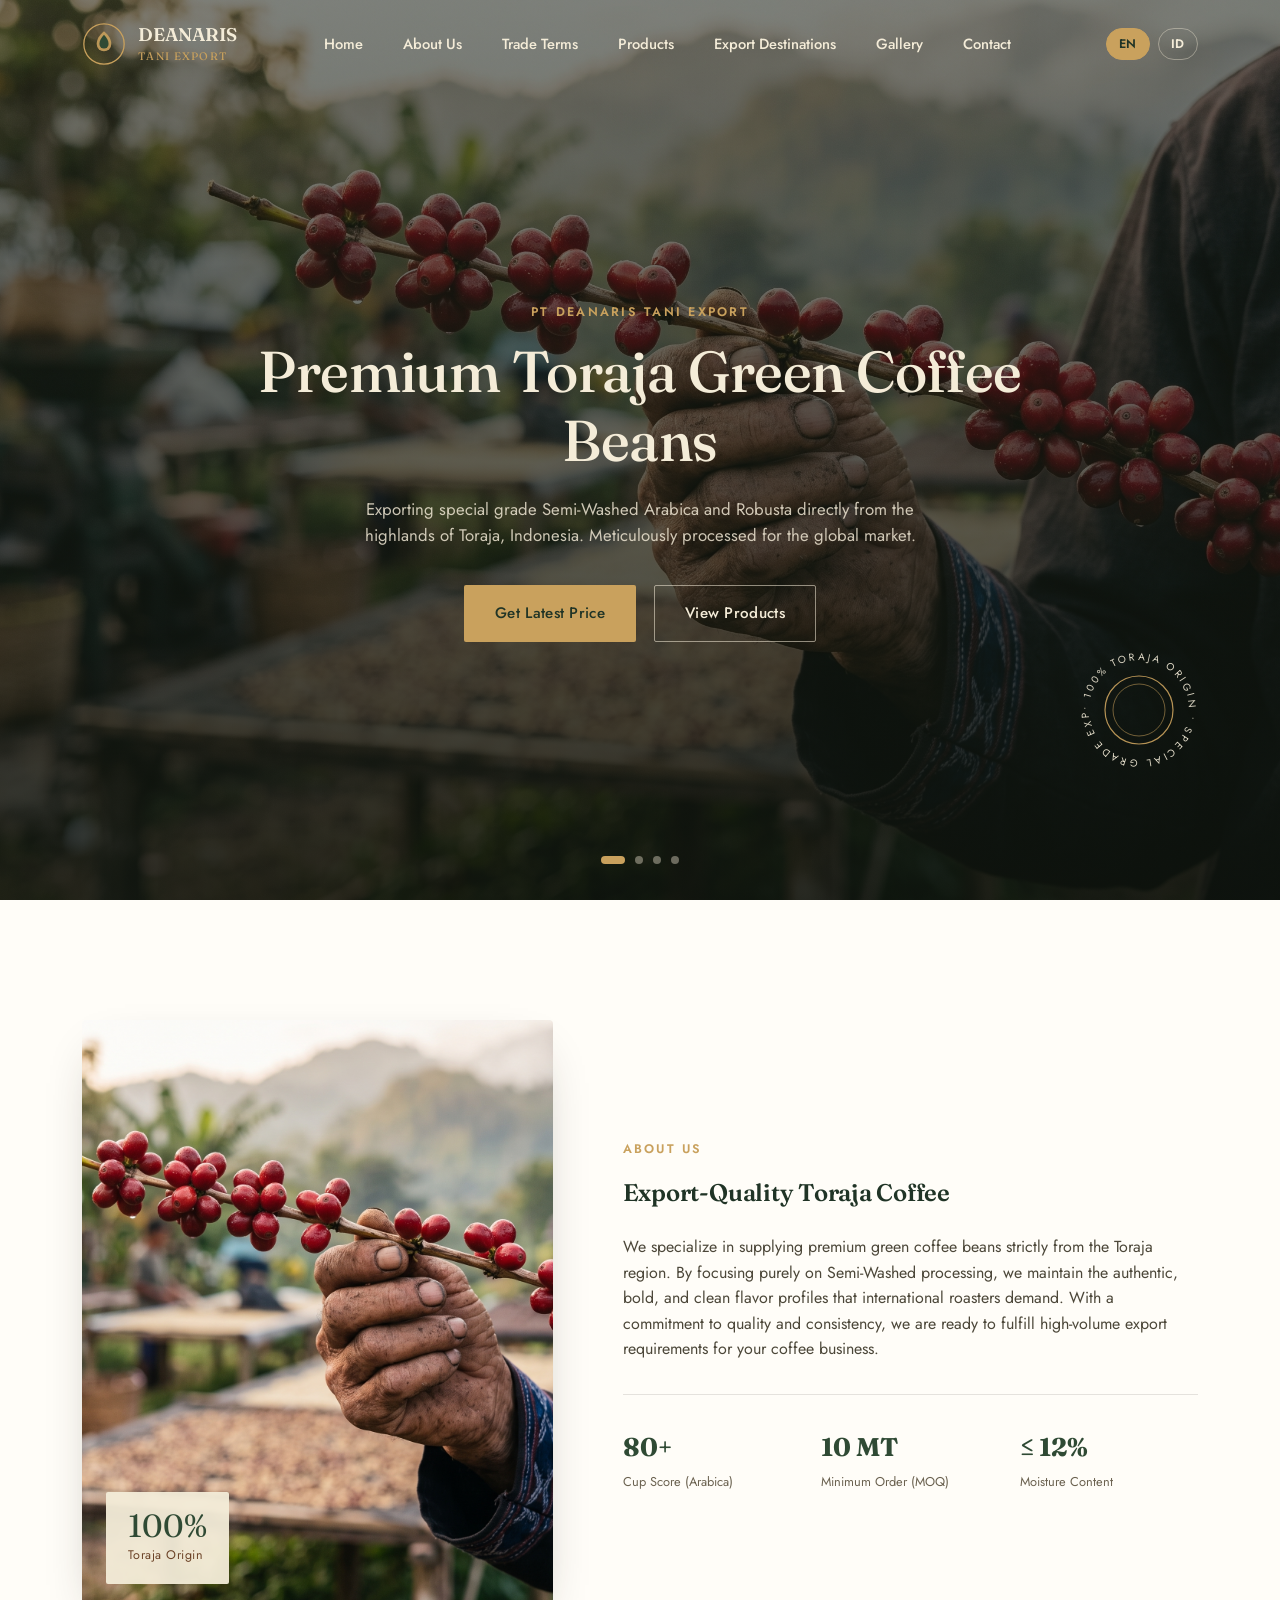
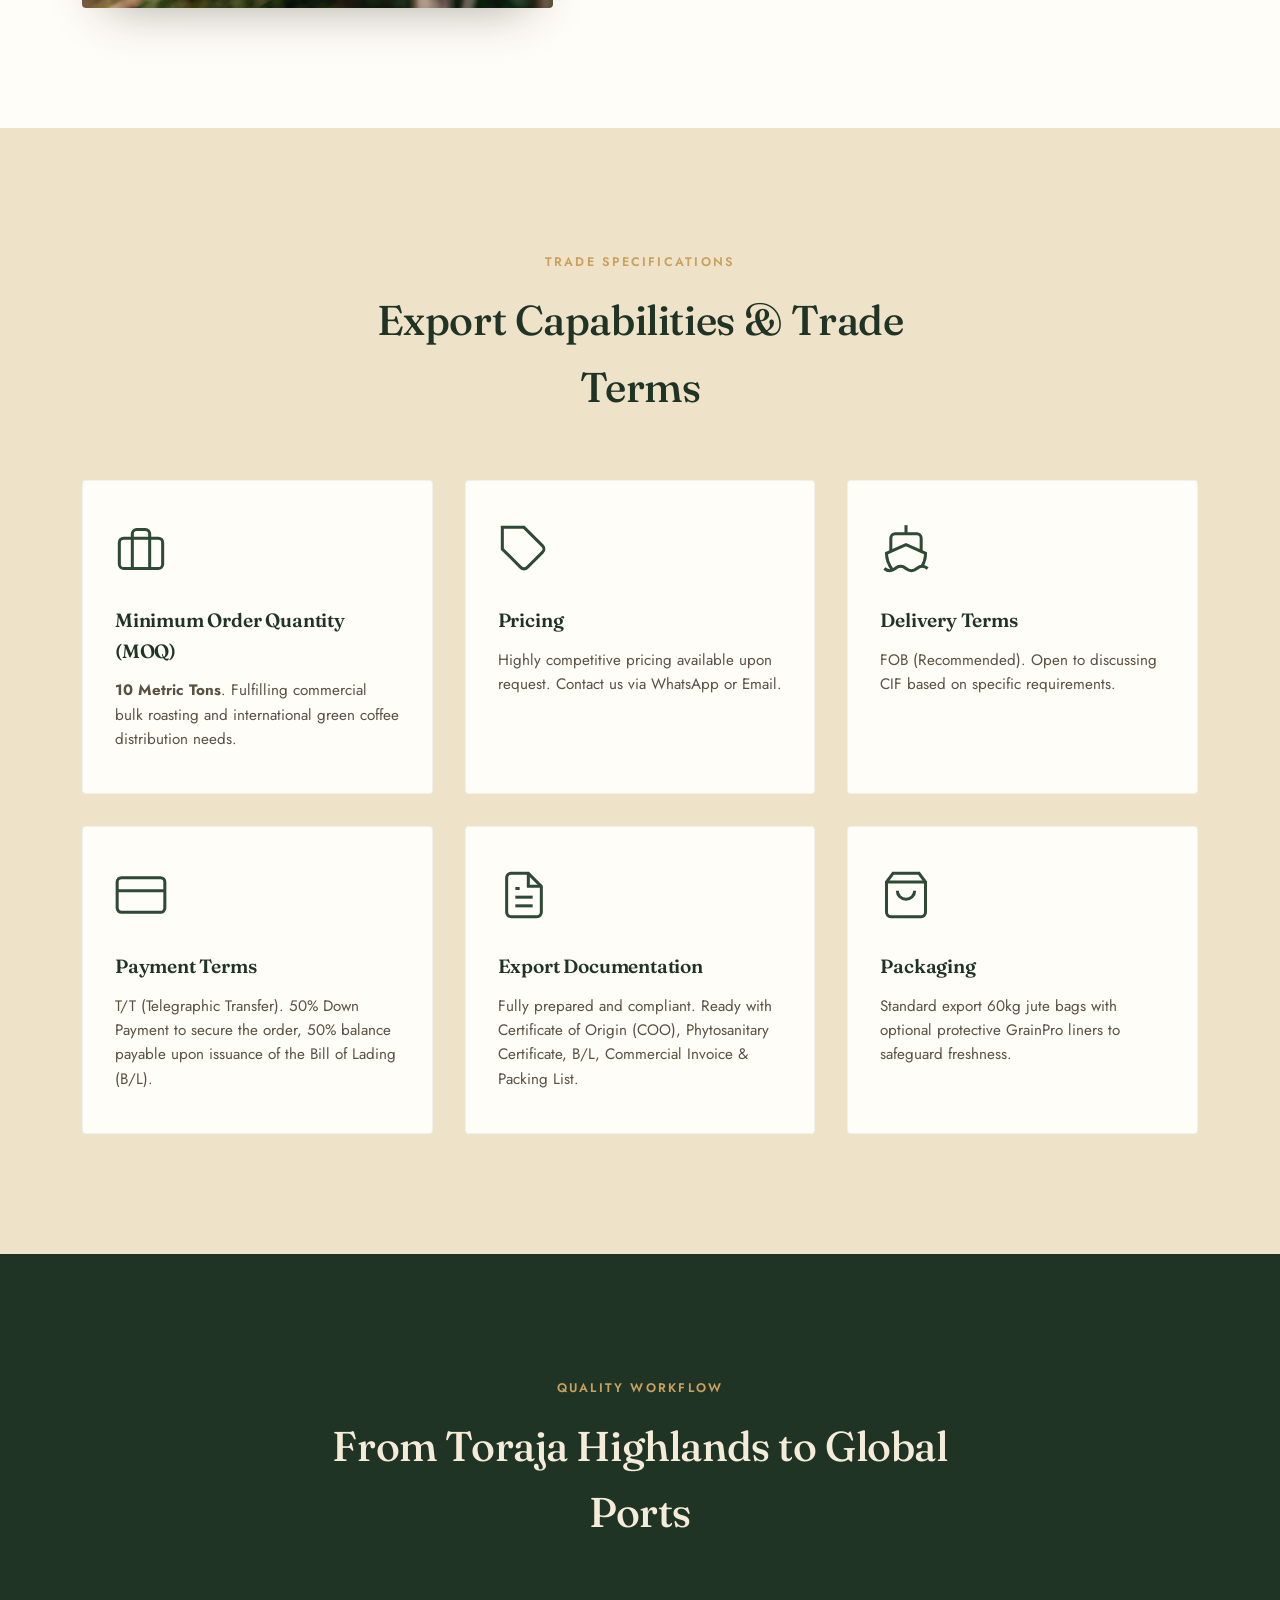
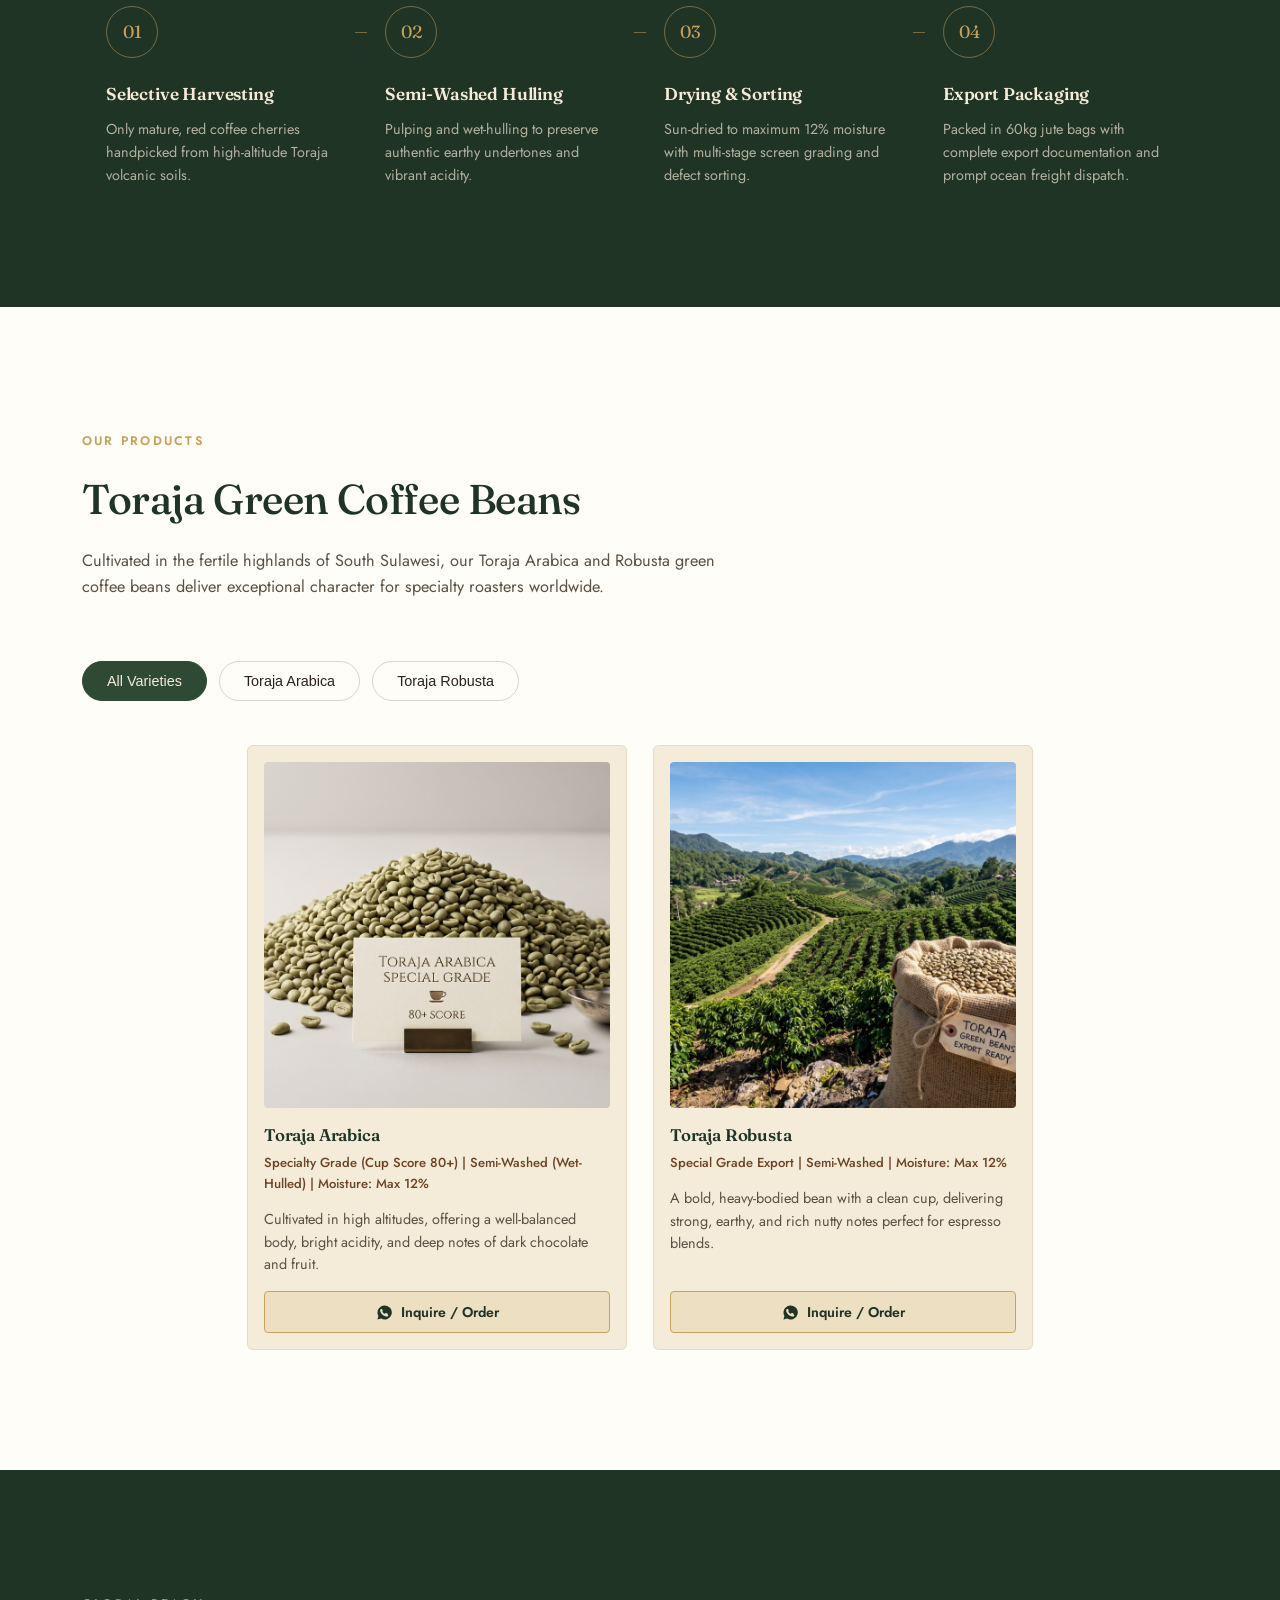
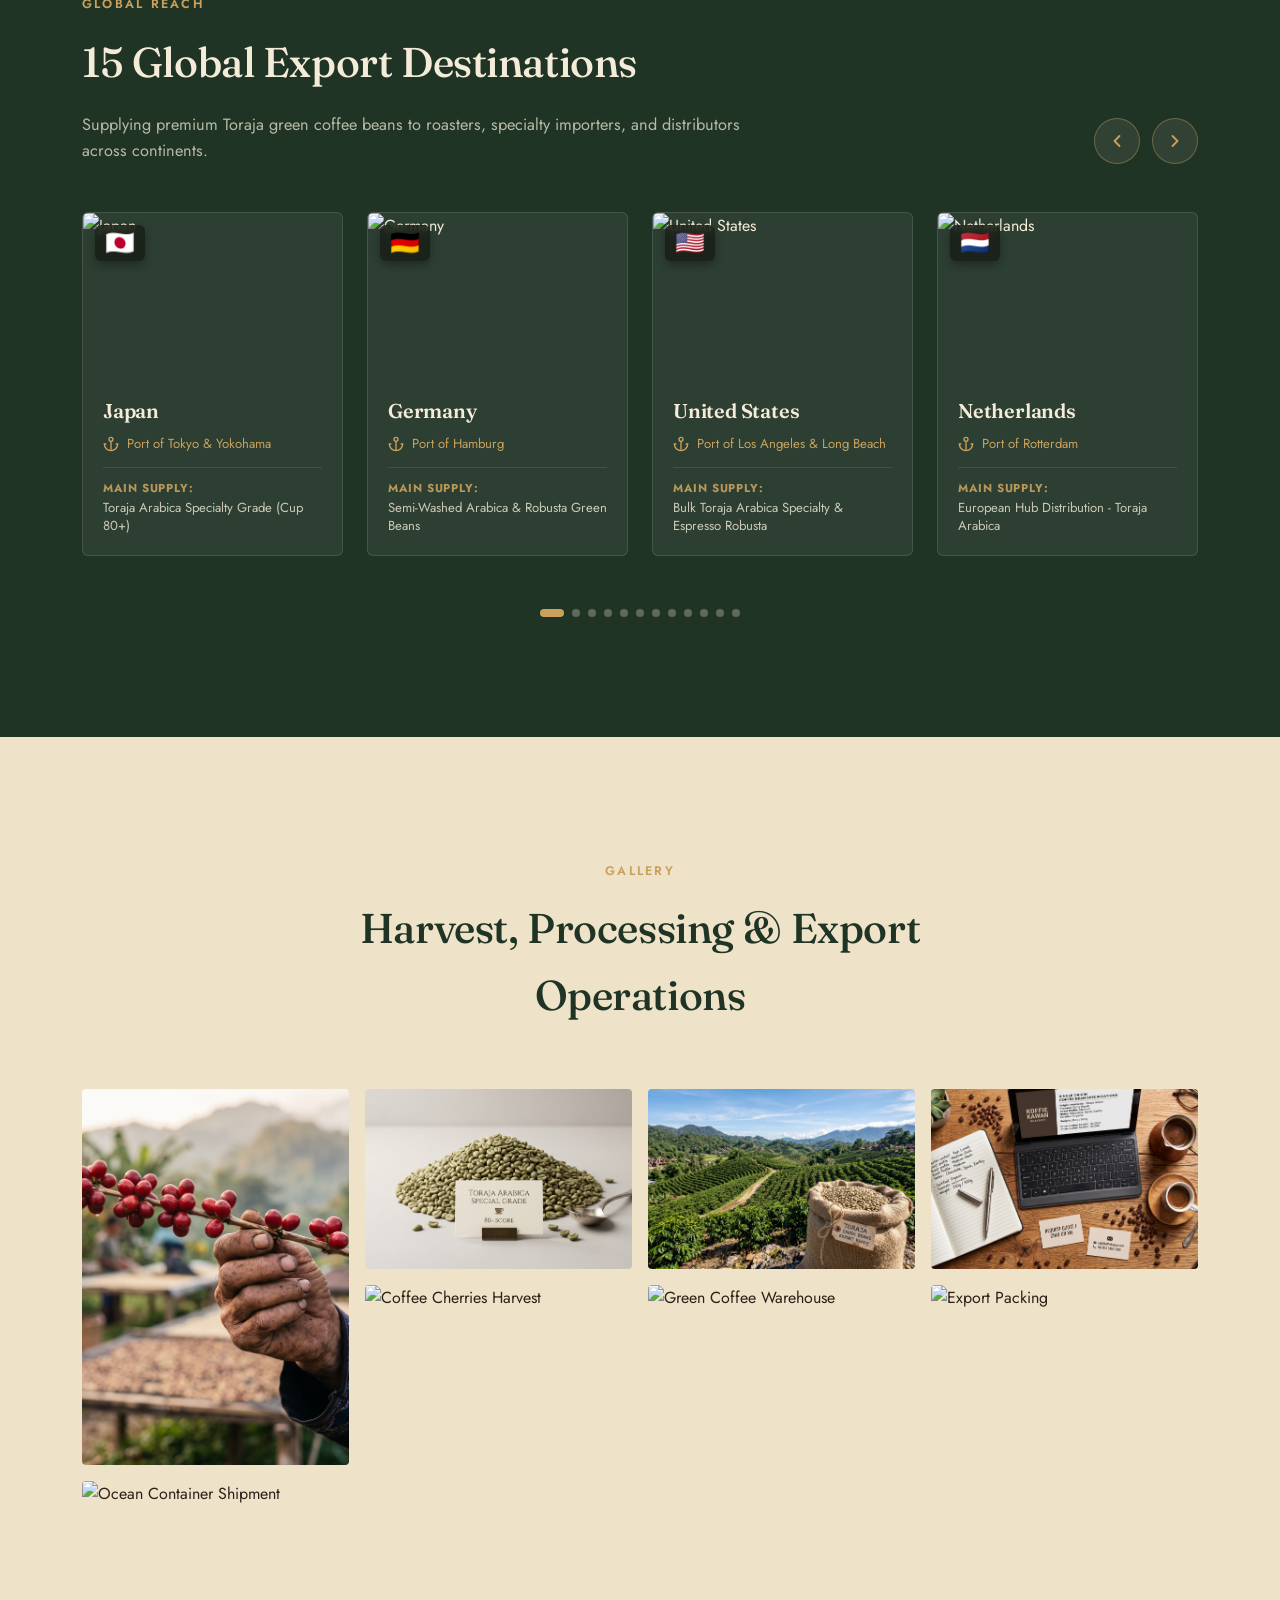
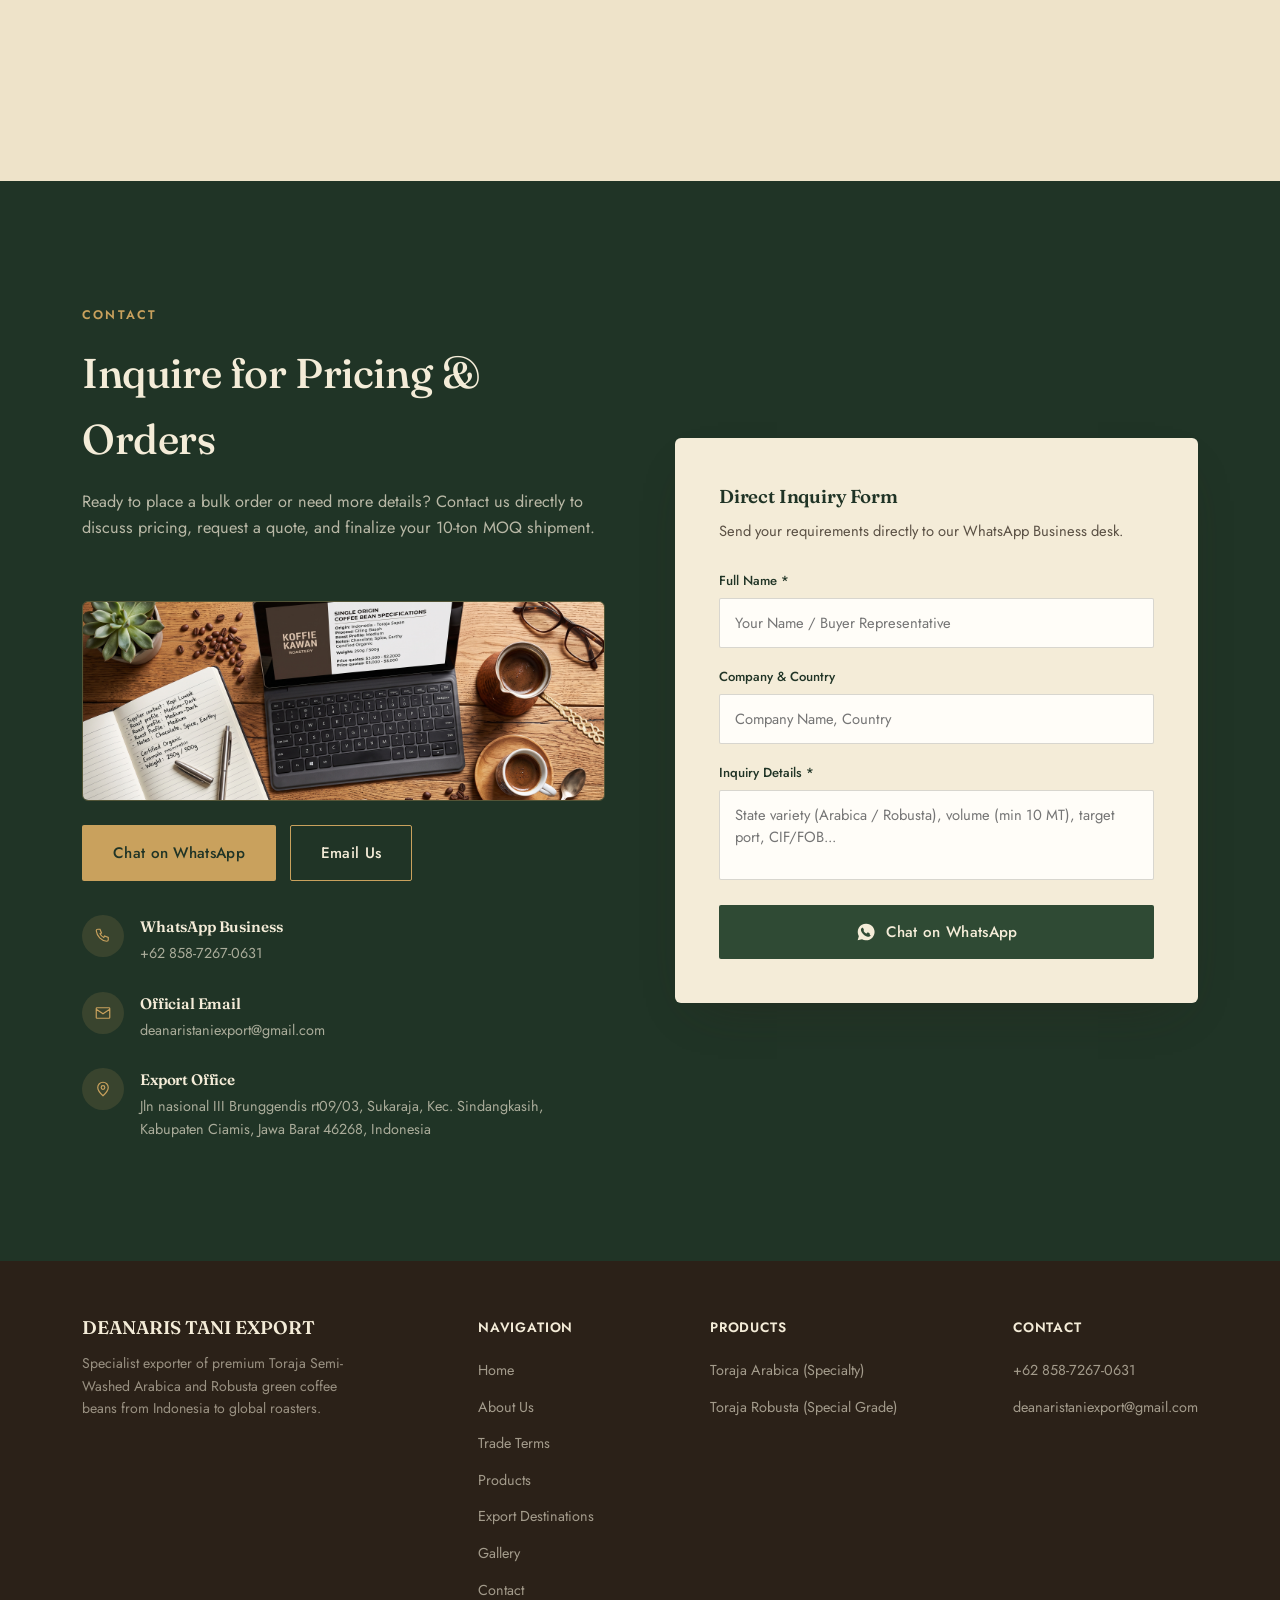
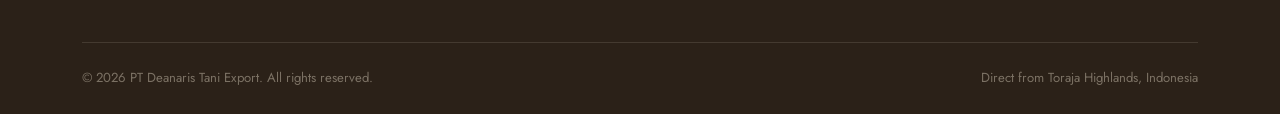
==== commit da963181: "feat: pivot to B2B Toraja Green Coffee Bean Export with updated copywriting, image assets, and trade" ====
--- a/index.html
+++ b/index.html
@@ -1,9 +1,12 @@
 <!DOCTYPE html>
-<html lang="id">
+<html lang="en">
 <head>
 <meta charset="UTF-8">
 <meta name="viewport" content="width=device-width, initial-scale=1.0">
-<title>PT DEANARIS TANI EXPORT — Rempah &amp; Olahan Kelapa Asli Indonesia</title>
+<title>DEANARIS TANI EXPORT</title>
+<link rel="icon" type="image/svg+xml" href="logo.svg">
+<link rel="alternate icon" type="image/png" href="logo.png">
+<link rel="apple-touch-icon" href="logo.png">
 <link rel="preconnect" href="https://fonts.googleapis.com">
 <link rel="preconnect" href="https://fonts.gstatic.com" crossorigin>
 <link href="https://fonts.googleapis.com/css2?family=Fraunces:ital,opsz,wght@0,9..144,400;0,9..144,500;0,9..144,600;0,9..144,700;1,9..144,500&family=Jost:wght@300;400;500;600;700&display=swap" rel="stylesheet">
@@ -27,21 +30,22 @@
     </div>
     <nav id="mainNav">
       <ul>
-        <li><a href="#beranda" class="nav-link" data-i18n="nav_home">Beranda</a></li>
-        <li><a href="#profil" class="nav-link" data-i18n="nav_profile">Profil</a></li>
-        <li><a href="#produk" class="nav-link" data-i18n="nav_products">Produk</a></li>
-        <li><a href="#destinasi" class="nav-link" data-i18n="nav_destination">Destinasi Ekspor</a></li>
-        <li><a href="#galeri" class="nav-link" data-i18n="nav_gallery">Galeri</a></li>
-        <li><a href="#kontak" class="nav-link" data-i18n="nav_contact">Kontak</a></li>
+        <li><a href="#beranda" class="nav-link" data-i18n="nav_home">Home</a></li>
+        <li><a href="#profil" class="nav-link" data-i18n="nav_profile">About Us</a></li>
+        <li><a href="#keunggulan" class="nav-link" data-i18n="nav_terms">Trade Terms</a></li>
+        <li><a href="#produk" class="nav-link" data-i18n="nav_products">Products</a></li>
+        <li><a href="#destinasi" class="nav-link" data-i18n="nav_destination">Export Destinations</a></li>
+        <li><a href="#galeri" class="nav-link" data-i18n="nav_gallery">Gallery</a></li>
+        <li><a href="#kontak" class="nav-link" data-i18n="nav_contact">Contact</a></li>
       </ul>
       <div class="lang-switch lang-switch-mobile">
-        <button class="lang-btn active" data-lang="id">ID</button>
-        <button class="lang-btn" data-lang="en">EN</button>
+        <button class="lang-btn active" data-lang="en">EN</button>
+        <button class="lang-btn" data-lang="id">ID</button>
       </div>
     </nav>
     <div class="lang-switch lang-switch-desktop">
-      <button class="lang-btn active" data-lang="id">ID</button>
-      <button class="lang-btn" data-lang="en">EN</button>
+      <button class="lang-btn active" data-lang="en">EN</button>
+      <button class="lang-btn" data-lang="id">ID</button>
     </div>
     <button class="burger" id="burgerBtn" aria-label="Menu">
       <span></span><span></span><span></span>
@@ -52,20 +56,20 @@
 <!-- ===== HERO ===== -->
 <section class="hero" id="beranda">
   <div class="hero-slides" id="heroSlides">
-    <div class="hero-slide active" style="background-image:url('https://images.unsplash.com/photo-1596040033229-a9821ebd058d?w=1600&auto=format&fit=crop&q=80')"></div>
-    <div class="hero-slide" style="background-image:url('https://images.unsplash.com/photo-1544378730-8b5104b18790?w=1600&auto=format&fit=crop&q=80')"></div>
-    <div class="hero-slide" style="background-image:url('https://images.unsplash.com/photo-1532336414038-cf19250c5757?w=1600&auto=format&fit=crop&q=80')"></div>
-    <div class="hero-slide" style="background-image:url('https://images.unsplash.com/photo-1578575437130-527eed3abbec?w=1600&auto=format&fit=crop&q=80')"></div>
+    <div class="hero-slide active" style="background-image:url('images/coffe-plant.jpg')"></div>
+    <div class="hero-slide" style="background-image:url('images/toraja-arabica-special grade.jpg')"></div>
+    <div class="hero-slide" style="background-image:url('images/toraja-robusta-specialgrade.jpg')"></div>
+    <div class="hero-slide" style="background-image:url('images/brief.jpg')"></div>
   </div>
   <div class="hero-overlay"></div>
 
   <div class="hero-content container">
     <span class="eyebrow">PT Deanaris Tani Export</span>
-    <h1 data-i18n="hero_title" data-i18n-html="true">Trader rempah-rempah &amp; olahan kelapa <em>berkualitas asli Indonesia</em></h1>
-    <p data-i18n="hero_desc">Menghubungkan hasil bumi terbaik nusantara dengan pasar dunia — dipilih, diproses, dan dikirim dengan standar mutu ekspor.</p>
+    <h1 data-i18n="hero_title" data-i18n-html="true">Premium Toraja Green Coffee Beans</h1>
+    <p data-i18n="hero_desc">Exporting special grade Semi-Washed Arabica and Robusta directly from the highlands of Toraja, Indonesia. Meticulously processed for the global market.</p>
     <div class="hero-btns">
-      <a href="#produk" class="btn btn-primary" data-i18n="hero_btn_products">Lihat Produk Kami</a>
-      <a href="#kontak" class="btn btn-outline" data-i18n="hero_btn_contact">Hubungi Kami</a>
+      <a href="#kontak" class="btn btn-primary" data-i18n="hero_btn_pricing">Get Latest Price</a>
+      <a href="#produk" class="btn btn-outline" data-i18n="hero_btn_products">View Products</a>
     </div>
   </div>
 
@@ -81,7 +85,7 @@
       <g class="seal-ring">
         <path id="sealPath" d="M 64,64 m -50,0 a 50,50 0 1,1 100,0 a 50,50 0 1,1 -100,0" fill="none"/>
         <text font-size="10.2" fill="#f4ecd8" letter-spacing="2.5">
-          <textPath href="#sealPath" startOffset="0%">• 100% ASLI INDONESIA • TERPERCAYA SEJAK AWAL • QUALITY EXPORT •</textPath>
+          <textPath href="#sealPath" startOffset="0%">• 100% TORAJA ORIGIN • SPECIAL GRADE EXPORT • PREMIER QUALITY •</textPath>
         </text>
       </g>
       <circle cx="64" cy="64" r="34" fill="none" stroke="#c9a15d" stroke-width="1.2"/>
@@ -90,181 +94,179 @@
   </div>
 </section>
 
-<!-- ===== PROFIL ===== -->
+<!-- ===== ABOUT US (PROFIL) ===== -->
 <section id="profil">
   <div class="container profile-grid">
     <div class="profile-visual">
-      <img src="https://images.unsplash.com/photo-1586528116311-ad8dd3c8310d?w=800&auto=format&fit=crop&q=80" alt="Fasilitas & Gudang PT Deanaris Tani Export" loading="lazy">
+      <img src="images/coffe-plant.jpg" alt="Toraja Coffee Plantation - PT Deanaris Tani Export" loading="lazy">
       <div class="profile-badge">
-        <div class="num">15+</div>
-        <div class="lbl" data-i18n="profile_badge">Negara tujuan ekspor</div>
+        <div class="num">100%</div>
+        <div class="lbl" data-i18n="profile_badge">Toraja Origin</div>
       </div>
     </div>
     <div class="profile-text">
-      <span class="eyebrow" data-i18n="profile_eyebrow">Profil Perusahaan</span>
-      <h2>PT Deanaris Tani Export</h2>
-      <p data-i18n="profile_p1" data-i18n-html="true"><b>PT Deanaris Tani Export</b> adalah eksportir rempah-rempah dan olahan kelapa yang berkomitmen menghadirkan produk asli Indonesia dengan standar mutu internasional. Setiap bahan baku kami pilih langsung dari petani lokal terbaik, melalui proses seleksi dan pengolahan yang ketat.</p>
-      <p data-i18n="profile_p2" data-i18n-html="true">Kami percaya bahwa kepercayaan mitra dagang dibangun dari konsistensi kualitas dan transparansi proses. Karena itu, kami hadir sebagai eksportir yang <b>dapat dipercaya</b>, mengutamakan mutu produk di setiap pengiriman — dari kebun hingga ke tangan pembeli di seluruh dunia.</p>
+      <span class="eyebrow" data-i18n="profile_eyebrow">About Us</span>
+      <h2 data-i18n="profile_title">Export-Quality Toraja Coffee</h2>
+      <p data-i18n="profile_p1">We specialize in supplying premium green coffee beans strictly from the Toraja region. By focusing purely on Semi-Washed processing, we maintain the authentic, bold, and clean flavor profiles that international roasters demand. With a commitment to quality and consistency, we are ready to fulfill high-volume export requirements for your coffee business.</p>
       <div class="profile-stats">
-        <div class="stat"><b>10+</b><span data-i18n="stat_years">Tahun Pengalaman</span></div>
-        <div class="stat"><b>200+</b><span data-i18n="stat_partners">Mitra Dagang</span></div>
-        <div class="stat"><b>100%</b><span data-i18n="stat_local">Bahan Asli Lokal</span></div>
+        <div class="stat"><b>80+</b><span data-i18n="stat_cup">Cup Score (Arabica)</span></div>
+        <div class="stat"><b>10 MT</b><span data-i18n="stat_moq">Minimum Order (MOQ)</span></div>
+        <div class="stat"><b>&le; 12%</b><span data-i18n="stat_moisture">Moisture Content</span></div>
       </div>
     </div>
   </div>
 </section>
 
-<!-- ===== KEUNGGULAN ===== -->
+<!-- ===== TRADE & EXPORT TERMS (KEUNGGULAN) ===== -->
 <section id="keunggulan">
   <div class="container">
     <div class="section-head center">
-      <span class="eyebrow" data-i18n="why_eyebrow">Kenapa Memilih Kami</span>
-      <h2 data-i18n="why_title">Standar mutu yang menjadi alasan mitra kami bertahan</h2>
+      <span class="eyebrow" data-i18n="why_eyebrow">Trade Specifications</span>
+      <h2 data-i18n="why_title">Export Capabilities &amp; Trade Terms</h2>
     </div>
     <div class="feature-grid">
+      <!-- 1. MOQ -->
       <div class="feature-card">
         <svg class="feature-icon" viewBox="0 0 24 24" fill="none" stroke="currentColor" stroke-width="1.4">
-          <path d="M12 2l3 6 6 1-4.5 4.3L17.5 20 12 16.8 6.5 20l1-6.7L3 9l6-1 3-6z"/>
+          <rect x="2" y="7" width="20" height="14" rx="2" ry="2"/>
+          <path d="M16 21V5a2 2 0 0 0-2-2h-4a2 2 0 0 0-2 2v16"/>
         </svg>
-        <h3 data-i18n="feat1_title">Kualitas Premium</h3>
-        <p data-i18n="feat1_desc">Produk dipilih dan disortir manual untuk memastikan hanya hasil terbaik yang sampai ke tangan mitra ekspor kami.</p>
-      </div>
+        <h3 data-i18n="feat1_title">Minimum Order Quantity (MOQ)</h3>
+        <p data-i18n="feat1_desc"><strong>10 Metric Tons</strong>. Fulfilling commercial bulk roasting and international green coffee distribution needs.</p>
+      </div>
+
+      <!-- 2. Pricing -->
       <div class="feature-card">
         <svg class="feature-icon" viewBox="0 0 24 24" fill="none" stroke="currentColor" stroke-width="1.4">
-          <path d="M12 3l8 4v5c0 5-3.5 8.5-8 9-4.5-.5-8-4-8-9V7l8-4z"/>
+          <path d="M20.59 13.41l-7.17 7.17a2 2 0 0 1-2.83 0L2 12V2h10l8.59 8.59a2 2 0 0 1 0 2.82z"/>
+          <line x1="7" y1="7" x2="7.01" y2="7"/>
         </svg>
-        <h3 data-i18n="feat2_title">Eksportir Terpercaya</h3>
-        <p data-i18n="feat2_desc">Berpengalaman menangani pengiriman lintas negara dengan dokumentasi dan komunikasi yang transparan.</p>
-      </div>
+        <h3 data-i18n="feat2_title">Pricing</h3>
+        <p data-i18n="feat2_desc">Highly competitive pricing available upon request. Contact us via WhatsApp or Email.</p>
+      </div>
+
+      <!-- 3. Delivery Terms -->
       <div class="feature-card">
         <svg class="feature-icon" viewBox="0 0 24 24" fill="none" stroke="currentColor" stroke-width="1.4">
-          <path d="M4 12l5 5L20 6"/>
+          <path d="M2 21c.6.5 1.2 1 2.5 1 2.5 0 2.5-2 5-2 2.5 0 2.5 2 5 2 2.5 0 2.5-2 5-2 1.3 0 1.9.5 2.5 1"/>
+          <path d="M19.38 20A11.6 11.6 0 0 0 21 14l-9-4-9 4c0 2.9.94 5.34 2.81 7.76"/>
+          <path d="M19 13V7a2 2 0 0 0-2-2H7a2 2 0 0 0-2 2v6"/>
+          <line x1="12" y1="1" x2="12" y2="5"/>
         </svg>
-        <h3 data-i18n="feat3_title">Sumber Langsung Petani</h3>
-        <p data-i18n="feat3_desc">Kemitraan langsung dengan petani lokal menjaga keaslian rasa sekaligus kesejahteraan produsen di daerah asal.</p>
+        <h3 data-i18n="feat3_title">Delivery Terms</h3>
+        <p data-i18n="feat3_desc">FOB (Recommended). Open to discussing CIF based on specific requirements.</p>
+      </div>
+
+      <!-- 4. Payment Terms -->
+      <div class="feature-card">
+        <svg class="feature-icon" viewBox="0 0 24 24" fill="none" stroke="currentColor" stroke-width="1.4">
+          <rect x="1" y="4" width="22" height="16" rx="2" ry="2"/>
+          <line x1="1" y1="10" x2="23" y2="10"/>
+        </svg>
+        <h3 data-i18n="feat4_title">Payment Terms</h3>
+        <p data-i18n="feat4_desc">T/T (Telegraphic Transfer). 50% Down Payment to secure the order, 50% balance payable upon issuance of the Bill of Lading (B/L).</p>
+      </div>
+
+      <!-- 5. Export Documentation -->
+      <div class="feature-card">
+        <svg class="feature-icon" viewBox="0 0 24 24" fill="none" stroke="currentColor" stroke-width="1.4">
+          <path d="M14 2H6a2 2 0 0 0-2 2v16a2 2 0 0 0 2 2h12a2 2 0 0 0 2-2V8z"/>
+          <polyline points="14 2 14 8 20 8"/>
+          <line x1="16" y1="13" x2="8" y2="13"/>
+          <line x1="16" y1="17" x2="8" y2="17"/>
+          <polyline points="10 9 9 9 8 9"/>
+        </svg>
+        <h3 data-i18n="feat5_title">Export Documentation</h3>
+        <p data-i18n="feat5_desc">Fully prepared and compliant. Ready with Certificate of Origin (COO), Phytosanitary Certificate, B/L, Commercial Invoice &amp; Packing List.</p>
+      </div>
+
+      <!-- 6. Packaging -->
+      <div class="feature-card">
+        <svg class="feature-icon" viewBox="0 0 24 24" fill="none" stroke="currentColor" stroke-width="1.4">
+          <path d="M6 2L3 6v14a2 2 0 0 0 2 2h14a2 2 0 0 0 2-2V6l-3-4z"/>
+          <line x1="3" y1="6" x2="21" y2="6"/>
+          <path d="M16 10a4 4 0 0 1-8 0"/>
+        </svg>
+        <h3 data-i18n="feat6_title">Packaging</h3>
+        <p data-i18n="feat6_desc">Standard export 60kg jute bags with optional protective GrainPro liners to safeguard freshness.</p>
       </div>
     </div>
   </div>
 </section>
 
-<!-- ===== PROSES ===== -->
+<!-- ===== PROSES (WORKFLOW) ===== -->
 <section id="proses">
   <div class="container">
     <div class="section-head center">
-      <span class="eyebrow" data-i18n="process_eyebrow">Alur Kerja</span>
-      <h2 data-i18n="process_title">Proses ekspor kami, dari kebun hingga pelabuhan</h2>
+      <span class="eyebrow" data-i18n="process_eyebrow">Quality Workflow</span>
+      <h2 data-i18n="process_title">From Toraja Highlands to Global Ports</h2>
     </div>
     <div class="process-grid">
       <div class="process-step">
         <div class="process-num">01</div>
-        <h3 data-i18n="proc1_title">Sortir Bahan Baku</h3>
-        <p data-i18n="proc1_desc">Rempah dan kelapa dipilih langsung dari petani mitra sesuai standar mutu.</p>
+        <h3 data-i18n="proc1_title">Selective Harvesting</h3>
+        <p data-i18n="proc1_desc">Only mature, red coffee cherries handpicked from high-altitude Toraja volcanic soils.</p>
       </div>
       <div class="process-step">
         <div class="process-num">02</div>
-        <h3 data-i18n="proc2_title">Kontrol Kualitas</h3>
-        <p data-i18n="proc2_desc">Pemeriksaan kadar air, aroma, dan kebersihan sebelum masuk pengolahan.</p>
+        <h3 data-i18n="proc2_title">Semi-Washed Hulling</h3>
+        <p data-i18n="proc2_desc">Pulping and wet-hulling to preserve authentic earthy undertones and vibrant acidity.</p>
       </div>
       <div class="process-step">
         <div class="process-num">03</div>
-        <h3 data-i18n="proc3_title">Pengemasan</h3>
-        <p data-i18n="proc3_desc">Dikemas rapi dan aman sesuai kebutuhan pengiriman ekspor jarak jauh.</p>
+        <h3 data-i18n="proc3_title">Drying &amp; Sorting</h3>
+        <p data-i18n="proc3_desc">Sun-dried to maximum 12% moisture with multi-stage screen grading and defect sorting.</p>
       </div>
       <div class="process-step">
         <div class="process-num">04</div>
-        <h3 data-i18n="proc4_title">Pengiriman</h3>
-        <p data-i18n="proc4_desc">Dokumentasi lengkap dan pengiriman terpantau hingga sampai ke tujuan.</p>
+        <h3 data-i18n="proc4_title">Export Packaging</h3>
+        <p data-i18n="proc4_desc">Packed in 60kg jute bags with complete export documentation and prompt ocean freight dispatch.</p>
       </div>
     </div>
   </div>
 </section>
 
-<!-- ===== PRODUK ===== -->
+<!-- ===== PRODUCTS ===== -->
 <section id="produk">
   <div class="container">
     <div class="section-head">
-      <span class="eyebrow" data-i18n="products_eyebrow">Produk Kami</span>
-      <h2 data-i18n="products_title">Rempah pilihan &amp; olahan kelapa berkualitas ekspor</h2>
-      <p data-i18n="products_desc">Dua lini produk utama kami, diproses dengan standar mutu yang konsisten untuk kebutuhan pasar internasional.</p>
+      <span class="eyebrow" data-i18n="products_eyebrow">Our Products</span>
+      <h2 data-i18n="products_title">Toraja Green Coffee Beans</h2>
+      <p data-i18n="products_desc">Cultivated in the fertile highlands of South Sulawesi, our Toraja Arabica and Robusta green coffee beans deliver exceptional character for specialty roasters worldwide.</p>
     </div>
 
     <div class="product-tabs">
-      <button class="product-tab active" data-cat="rempah" data-i18n="tab_spices">Rempah-Rempah</button>
-      <button class="product-tab" data-cat="kelapa" data-i18n="tab_coconut">Olahan Kelapa</button>
-    </div>
-
-    <div class="product-grid" id="productGrid">
-      <div class="product-card rempah show">
-        <div class="product-img"><img src="https://images.unsplash.com/photo-1608686207856-001b95cf60ca?w=600&auto=format&fit=crop&q=80" alt="Cengkeh Kering" loading="lazy"></div>
-        <h4 data-i18n="prod_cengkeh">Cengkeh Kering</h4>
-        <span class="product-badge" data-i18n="grade_a">Grade Ekspor A</span>
-        <button type="button" class="btn-product-order" data-prod="Cengkeh Kering" data-grade="Grade Ekspor A" data-img="https://images.unsplash.com/photo-1608686207856-001b95cf60ca?w=600&auto=format&fit=crop&q=80">
+      <button class="product-tab active" data-cat="all" data-i18n="tab_all">All Varieties</button>
+      <button class="product-tab" data-cat="arabica" data-i18n="tab_arabica">Toraja Arabica</button>
+      <button class="product-tab" data-cat="robusta" data-i18n="tab_robusta">Toraja Robusta</button>
+    </div>
+
+    <div class="product-grid" id="productGrid" style="grid-template-columns: repeat(auto-fit, minmax(280px, 380px)); justify-content: center;">
+      <!-- Product Card 1: Arabica -->
+      <div class="product-card arabica show">
+        <div class="product-img">
+          <img src="images/toraja-arabica-special grade.jpg" alt="Toraja Arabica Green Coffee Beans" loading="lazy">
+        </div>
+        <h4 data-i18n="prod_arabica_title">Toraja Arabica</h4>
+        <span class="product-badge" data-i18n="prod_arabica_specs">Specialty Grade (Cup Score 80+) | Semi-Washed (Wet-Hulled) | Moisture: Max 12%</span>
+        <p class="product-desc" style="font-size:0.9rem; color:#5a5044; margin-bottom:16px; line-height:1.55;" data-i18n="prod_arabica_desc">Cultivated in high altitudes, offering a well-balanced body, bright acidity, and deep notes of dark chocolate and fruit.</p>
+        <button type="button" class="btn-product-order" data-prod="Toraja Arabica Green Coffee Beans" data-grade="Specialty Grade (Cup Score 80+) | Semi-Washed | Moisture: Max 12%" data-img="images/toraja-arabica-special grade.jpg">
           <svg viewBox="0 0 24 24" fill="currentColor"><path d="M12 2a10 10 0 0 0-8.6 15L2 22l5.2-1.4A10 10 0 1 0 12 2zm5.6 14.3c-.2.7-1.4 1.3-2 1.4-.5.1-1.2.2-3.5-.7-3-1.2-4.9-4.2-5-4.4-.1-.2-1.2-1.6-1.2-3s.7-2.1 1-2.4c.2-.3.5-.3.7-.3h.5c.2 0 .4 0 .6.5.2.5.7 1.8.8 1.9.1.2.1.3 0 .5-.1.2-.2.3-.3.5-.2.2-.3.3-.1.6.9 1.6 1.8 2.2 3.1 2.9.2.1.4.1.5-.1.2-.2.7-.8.9-1 .2-.2.3-.2.6-.1.2.1 1.5.7 1.8.9.3.1.5.2.5.4.1.2.1.7 0 1.4z"/></svg>
-          <span data-i18n="btn_order_inquire">Pesan / Diskusi</span>
+          <span data-i18n="btn_order_inquire">Inquire / Order</span>
         </button>
       </div>
-      <div class="product-card rempah show">
-        <div class="product-img"><img src="https://images.unsplash.com/photo-1509358271058-acd22cc93898?w=600&auto=format&fit=crop&q=80" alt="Kayu Manis" loading="lazy"></div>
-        <h4 data-i18n="prod_kayumanis">Kayu Manis</h4>
-        <span class="product-badge" data-i18n="grade_a">Grade Ekspor A</span>
-        <button type="button" class="btn-product-order" data-prod="Kayu Manis" data-grade="Grade Ekspor A" data-img="https://images.unsplash.com/photo-1509358271058-acd22cc93898?w=600&auto=format&fit=crop&q=80">
+
+      <!-- Product Card 2: Robusta -->
+      <div class="product-card robusta show">
+        <div class="product-img">
+          <img src="images/toraja-robusta-specialgrade.jpg" alt="Toraja Robusta Green Coffee Beans" loading="lazy">
+        </div>
+        <h4 data-i18n="prod_robusta_title">Toraja Robusta</h4>
+        <span class="product-badge" data-i18n="prod_robusta_specs">Special Grade Export | Semi-Washed | Moisture: Max 12%</span>
+        <p class="product-desc" style="font-size:0.9rem; color:#5a5044; margin-bottom:16px; line-height:1.55;" data-i18n="prod_robusta_desc">A bold, heavy-bodied bean with a clean cup, delivering strong, earthy, and rich nutty notes perfect for espresso blends.</p>
+        <button type="button" class="btn-product-order" data-prod="Toraja Robusta Green Coffee Beans" data-grade="Special Grade Export | Semi-Washed | Moisture: Max 12%" data-img="images/toraja-robusta-specialgrade.jpg">
           <svg viewBox="0 0 24 24" fill="currentColor"><path d="M12 2a10 10 0 0 0-8.6 15L2 22l5.2-1.4A10 10 0 1 0 12 2zm5.6 14.3c-.2.7-1.4 1.3-2 1.4-.5.1-1.2.2-3.5-.7-3-1.2-4.9-4.2-5-4.4-.1-.2-1.2-1.6-1.2-3s.7-2.1 1-2.4c.2-.3.5-.3.7-.3h.5c.2 0 .4 0 .6.5.2.5.7 1.8.8 1.9.1.2.1.3 0 .5-.1.2-.2.3-.3.5-.2.2-.3.3-.1.6.9 1.6 1.8 2.2 3.1 2.9.2.1.4.1.5-.1.2-.2.7-.8.9-1 .2-.2.3-.2.6-.1.2.1 1.5.7 1.8.9.3.1.5.2.5.4.1.2.1.7 0 1.4z"/></svg>
-          <span data-i18n="btn_order_inquire">Pesan / Diskusi</span>
-        </button>
-      </div>
-      <div class="product-card rempah show">
-        <div class="product-img"><img src="https://images.unsplash.com/photo-1599940824399-b87987ceb72a?w=600&auto=format&fit=crop&q=80" alt="Biji Pala" loading="lazy"></div>
-        <h4 data-i18n="prod_pala">Biji Pala</h4>
-        <span class="product-badge" data-i18n="grade_a">Grade Ekspor A</span>
-        <button type="button" class="btn-product-order" data-prod="Biji Pala" data-grade="Grade Ekspor A" data-img="https://images.unsplash.com/photo-1599940824399-b87987ceb72a?w=600&auto=format&fit=crop&q=80">
-          <svg viewBox="0 0 24 24" fill="currentColor"><path d="M12 2a10 10 0 0 0-8.6 15L2 22l5.2-1.4A10 10 0 1 0 12 2zm5.6 14.3c-.2.7-1.4 1.3-2 1.4-.5.1-1.2.2-3.5-.7-3-1.2-4.9-4.2-5-4.4-.1-.2-1.2-1.6-1.2-3s.7-2.1 1-2.4c.2-.3.5-.3.7-.3h.5c.2 0 .4 0 .6.5.2.5.7 1.8.8 1.9.1.2.1.3 0 .5-.1.2-.2.3-.3.5-.2.2-.3.3-.1.6.9 1.6 1.8 2.2 3.1 2.9.2.1.4.1.5-.1.2-.2.7-.8.9-1 .2-.2.3-.2.6-.1.2.1 1.5.7 1.8.9.3.1.5.2.5.4.1.2.1.7 0 1.4z"/></svg>
-          <span data-i18n="btn_order_inquire">Pesan / Diskusi</span>
-        </button>
-      </div>
-      <div class="product-card rempah show">
-        <div class="product-img"><img src="https://images.unsplash.com/photo-1596040033229-a9821ebd058d?w=600&auto=format&fit=crop&q=80" alt="Lada Hitam" loading="lazy"></div>
-        <h4 data-i18n="prod_lada">Lada Hitam</h4>
-        <span class="product-badge" data-i18n="grade_a">Grade Ekspor A</span>
-        <button type="button" class="btn-product-order" data-prod="Lada Hitam" data-grade="Grade Ekspor A" data-img="https://images.unsplash.com/photo-1596040033229-a9821ebd058d?w=600&auto=format&fit=crop&q=80">
-          <svg viewBox="0 0 24 24" fill="currentColor"><path d="M12 2a10 10 0 0 0-8.6 15L2 22l5.2-1.4A10 10 0 1 0 12 2zm5.6 14.3c-.2.7-1.4 1.3-2 1.4-.5.1-1.2.2-3.5-.7-3-1.2-4.9-4.2-5-4.4-.1-.2-1.2-1.6-1.2-3s.7-2.1 1-2.4c.2-.3.5-.3.7-.3h.5c.2 0 .4 0 .6.5.2.5.7 1.8.8 1.9.1.2.1.3 0 .5-.1.2-.2.3-.3.5-.2.2-.3.3-.1.6.9 1.6 1.8 2.2 3.1 2.9.2.1.4.1.5-.1.2-.2.7-.8.9-1 .2-.2.3-.2.6-.1.2.1 1.5.7 1.8.9.3.1.5.2.5.4.1.2.1.7 0 1.4z"/></svg>
-          <span data-i18n="btn_order_inquire">Pesan / Diskusi</span>
-        </button>
-      </div>
-
-      <div class="product-card kelapa">
-        <div class="product-img"><img src="https://images.unsplash.com/photo-1526947425960-945c6e72858f?w=600&auto=format&fit=crop&q=80" alt="VCO" loading="lazy"></div>
-        <h4 data-i18n="prod_vco">Minyak Kelapa Murni (VCO)</h4>
-        <span class="product-badge" data-i18n="prod_vco_sub">Cold Pressed</span>
-        <button type="button" class="btn-product-order" data-prod="Minyak Kelapa Murni (VCO)" data-grade="Cold Pressed" data-img="https://images.unsplash.com/photo-1526947425960-945c6e72858f?w=600&auto=format&fit=crop&q=80">
-          <svg viewBox="0 0 24 24" fill="currentColor"><path d="M12 2a10 10 0 0 0-8.6 15L2 22l5.2-1.4A10 10 0 1 0 12 2zm5.6 14.3c-.2.7-1.4 1.3-2 1.4-.5.1-1.2.2-3.5-.7-3-1.2-4.9-4.2-5-4.4-.1-.2-1.2-1.6-1.2-3s.7-2.1 1-2.4c.2-.3.5-.3.7-.3h.5c.2 0 .4 0 .6.5.2.5.7 1.8.8 1.9.1.2.1.3 0 .5-.1.2-.2.3-.3.5-.2.2-.3.3-.1.6.9 1.6 1.8 2.2 3.1 2.9.2.1.4.1.5-.1.2-.2.7-.8.9-1 .2-.2.3-.2.6-.1.2.1 1.5.7 1.8.9.3.1.5.2.5.4.1.2.1.7 0 1.4z"/></svg>
-          <span data-i18n="btn_order_inquire">Pesan / Diskusi</span>
-        </button>
-      </div>
-      <div class="product-card kelapa">
-        <div class="product-img"><img src="https://images.unsplash.com/photo-1544378730-8b5104b18790?w=600&auto=format&fit=crop&q=80" alt="Kelapa Parut Kering" loading="lazy"></div>
-        <h4 data-i18n="prod_desiccated">Kelapa Parut Kering</h4>
-        <span class="product-badge" data-i18n="prod_desiccated_sub">Desiccated Coconut</span>
-        <button type="button" class="btn-product-order" data-prod="Kelapa Parut Kering" data-grade="Desiccated Coconut" data-img="https://images.unsplash.com/photo-1544378730-8b5104b18790?w=600&auto=format&fit=crop&q=80">
-          <svg viewBox="0 0 24 24" fill="currentColor"><path d="M12 2a10 10 0 0 0-8.6 15L2 22l5.2-1.4A10 10 0 1 0 12 2zm5.6 14.3c-.2.7-1.4 1.3-2 1.4-.5.1-1.2.2-3.5-.7-3-1.2-4.9-4.2-5-4.4-.1-.2-1.2-1.6-1.2-3s.7-2.1 1-2.4c.2-.3.5-.3.7-.3h.5c.2 0 .4 0 .6.5.2.5.7 1.8.8 1.9.1.2.1.3 0 .5-.1.2-.2.3-.3.5-.2.2-.3.3-.1.6.9 1.6 1.8 2.2 3.1 2.9.2.1.4.1.5-.1.2-.2.7-.8.9-1 .2-.2.3-.2.6-.1.2.1 1.5.7 1.8.9.3.1.5.2.5.4.1.2.1.7 0 1.4z"/></svg>
-          <span data-i18n="btn_order_inquire">Pesan / Diskusi</span>
-        </button>
-      </div>
-      <div class="product-card kelapa">
-        <div class="product-img"><img src="https://images.unsplash.com/photo-1581009146145-b5ef050c2e1e?w=600&auto=format&fit=crop&q=80" alt="Gula Kelapa" loading="lazy"></div>
-        <h4 data-i18n="prod_gula">Gula Kelapa</h4>
-        <span class="product-badge" data-i18n="prod_gula_sub">Organik</span>
-        <button type="button" class="btn-product-order" data-prod="Gula Kelapa" data-grade="Organik" data-img="https://images.unsplash.com/photo-1581009146145-b5ef050c2e1e?w=600&auto=format&fit=crop&q=80">
-          <svg viewBox="0 0 24 24" fill="currentColor"><path d="M12 2a10 10 0 0 0-8.6 15L2 22l5.2-1.4A10 10 0 1 0 12 2zm5.6 14.3c-.2.7-1.4 1.3-2 1.4-.5.1-1.2.2-3.5-.7-3-1.2-4.9-4.2-5-4.4-.1-.2-1.2-1.6-1.2-3s.7-2.1 1-2.4c.2-.3.5-.3.7-.3h.5c.2 0 .4 0 .6.5.2.5.7 1.8.8 1.9.1.2.1.3 0 .5-.1.2-.2.3-.3.5-.2.2-.3.3-.1.6.9 1.6 1.8 2.2 3.1 2.9.2.1.4.1.5-.1.2-.2.7-.8.9-1 .2-.2.3-.2.6-.1.2.1 1.5.7 1.8.9.3.1.5.2.5.4.1.2.1.7 0 1.4z"/></svg>
-          <span data-i18n="btn_order_inquire">Pesan / Diskusi</span>
-        </button>
-      </div>
-      <div class="product-card kelapa">
-        <div class="product-img"><img src="https://images.unsplash.com/photo-1527661591475-527312dd65f5?w=600&auto=format&fit=crop&q=80" alt="Arang Batok Kelapa" loading="lazy"></div>
-        <h4 data-i18n="prod_arang">Arang Batok Kelapa</h4>
-        <span class="product-badge" data-i18n="prod_arang_sub">Briket Ekspor</span>
-        <button type="button" class="btn-product-order" data-prod="Arang Batok Kelapa" data-grade="Briket Ekspor" data-img="https://images.unsplash.com/photo-1527661591475-527312dd65f5?w=600&auto=format&fit=crop&q=80">
-          <svg viewBox="0 0 24 24" fill="currentColor"><path d="M12 2a10 10 0 0 0-8.6 15L2 22l5.2-1.4A10 10 0 1 0 12 2zm5.6 14.3c-.2.7-1.4 1.3-2 1.4-.5.1-1.2.2-3.5-.7-3-1.2-4.9-4.2-5-4.4-.1-.2-1.2-1.6-1.2-3s.7-2.1 1-2.4c.2-.3.5-.3.7-.3h.5c.2 0 .4 0 .6.5.2.5.7 1.8.8 1.9.1.2.1.3 0 .5-.1.2-.2.3-.3.5-.2.2-.3.3-.1.6.9 1.6 1.8 2.2 3.1 2.9.2.1.4.1.5-.1.2-.2.7-.8.9-1 .2-.2.3-.2.6-.1.2.1 1.5.7 1.8.9.3.1.5.2.5.4.1.2.1.7 0 1.4z"/></svg>
-          <span data-i18n="btn_order_inquire">Pesan / Diskusi</span>
+          <span data-i18n="btn_order_inquire">Inquire / Order</span>
         </button>
       </div>
     </div>
@@ -276,15 +278,15 @@
   <div class="container">
     <div class="destinasi-head-wrap">
       <div class="section-head">
-        <span class="eyebrow" data-i18n="destinasi_eyebrow">Jangkauan Global</span>
-        <h2 data-i18n="destinasi_title">15 Negara Tujuan Ekspor Produk Kami</h2>
-        <p data-i18n="destinasi_desc">Komitmen mutu mengantarkan rempah pilihan dan olahan kelapa PT Deanaris Tani Export dipercaya mitra dagang lintas benua.</p>
+        <span class="eyebrow" data-i18n="destinasi_eyebrow">Global Reach</span>
+        <h2 data-i18n="destinasi_title">15 Global Export Destinations</h2>
+        <p data-i18n="destinasi_desc">Supplying premium Toraja green coffee beans to roasters, specialty importers, and distributors across continents.</p>
       </div>
       <div class="slider-nav-btns">
-        <button class="slider-nav-btn" id="exportSlidePrev" aria-label="Negara Sebelumnya">
+        <button class="slider-nav-btn" id="exportSlidePrev" aria-label="Previous Country">
           <svg viewBox="0 0 24 24" fill="none" stroke="currentColor" stroke-width="2.2" stroke-linecap="round" stroke-linejoin="round"><polyline points="15 18 9 12 15 6"></polyline></svg>
         </button>
-        <button class="slider-nav-btn" id="exportSlideNext" aria-label="Negara Selanjutnya">
+        <button class="slider-nav-btn" id="exportSlideNext" aria-label="Next Country">
           <svg viewBox="0 0 24 24" fill="none" stroke="currentColor" stroke-width="2.2" stroke-linecap="round" stroke-linejoin="round"><polyline points="9 18 15 12 9 6"></polyline></svg>
         </button>
       </div>
@@ -292,173 +294,173 @@
 
     <div class="export-slider-container" id="exportSliderContainer">
       <div class="export-slider-track" id="exportSliderTrack">
-        <!-- 1. Jepang -->
-        <div class="export-card">
-          <div class="export-card-img">
-            <img src="https://images.unsplash.com/photo-1503899036084-c55cdd92da26?w=600&auto=format&fit=crop&q=80" alt="Jepang" loading="lazy">
-            <div class="export-flag" title="Jepang">🇯🇵</div>
-          </div>
-          <div class="export-card-content">
-            <h3 class="export-card-title" data-i18n="country_japan">Jepang</h3>
+        <!-- 1. Japan -->
+        <div class="export-card">
+          <div class="export-card-img">
+            <img src="https://images.unsplash.com/photo-1503899036084-c55cdd92da26?w=600&auto=format&fit=crop&q=80" alt="Japan" loading="lazy">
+            <div class="export-flag" title="Japan">🇯🇵</div>
+          </div>
+          <div class="export-card-content">
+            <h3 class="export-card-title" data-i18n="country_japan">Japan</h3>
             <div class="export-card-port">
               <svg viewBox="0 0 24 24" fill="none" stroke="currentColor" stroke-width="2"><circle cx="12" cy="5" r="3"/><line x1="12" y1="22" x2="12" y2="8"/><path d="M5 12H2a10 10 0 0 0 20 0h-3"/></svg>
               <span>Port of Tokyo &amp; Yokohama</span>
             </div>
             <div class="export-card-commodity">
-              <b data-i18n="lbl_commodities">Komoditas Utama:</b>
-              <span data-i18n="comm_japan">Cengkeh Kering, VCO &amp; Rempah Pilihan</span>
-            </div>
-          </div>
-        </div>
-
-        <!-- 2. Jerman -->
-        <div class="export-card">
-          <div class="export-card-img">
-            <img src="https://images.unsplash.com/photo-1467269204594-9661b134dd2b?w=600&auto=format&fit=crop&q=80" alt="Jerman" loading="lazy">
-            <div class="export-flag" title="Jerman">🇩🇪</div>
-          </div>
-          <div class="export-card-content">
-            <h3 class="export-card-title" data-i18n="country_germany">Jerman</h3>
+              <b data-i18n="lbl_commodities">Main Supply:</b>
+              <span data-i18n="comm_japan">Toraja Arabica Specialty Grade (Cup 80+)</span>
+            </div>
+          </div>
+        </div>
+
+        <!-- 2. Germany -->
+        <div class="export-card">
+          <div class="export-card-img">
+            <img src="https://images.unsplash.com/photo-1467269204594-9661b134dd2b?w=600&auto=format&fit=crop&q=80" alt="Germany" loading="lazy">
+            <div class="export-flag" title="Germany">🇩🇪</div>
+          </div>
+          <div class="export-card-content">
+            <h3 class="export-card-title" data-i18n="country_germany">Germany</h3>
             <div class="export-card-port">
               <svg viewBox="0 0 24 24" fill="none" stroke="currentColor" stroke-width="2"><circle cx="12" cy="5" r="3"/><line x1="12" y1="22" x2="12" y2="8"/><path d="M5 12H2a10 10 0 0 0 20 0h-3"/></svg>
               <span>Port of Hamburg</span>
             </div>
             <div class="export-card-commodity">
-              <b data-i18n="lbl_commodities">Komoditas Utama:</b>
-              <span data-i18n="comm_germany">Kelapa Parut Kering &amp; Biji Pala</span>
-            </div>
-          </div>
-        </div>
-
-        <!-- 3. Amerika Serikat -->
-        <div class="export-card">
-          <div class="export-card-img">
-            <img src="https://images.unsplash.com/photo-1506146332389-18140dc7b2fb?w=600&auto=format&fit=crop&q=80" alt="Amerika Serikat" loading="lazy">
-            <div class="export-flag" title="Amerika Serikat">🇺🇸</div>
-          </div>
-          <div class="export-card-content">
-            <h3 class="export-card-title" data-i18n="country_usa">Amerika Serikat</h3>
+              <b data-i18n="lbl_commodities">Main Supply:</b>
+              <span data-i18n="comm_germany">Semi-Washed Arabica &amp; Robusta Green Beans</span>
+            </div>
+          </div>
+        </div>
+
+        <!-- 3. United States -->
+        <div class="export-card">
+          <div class="export-card-img">
+            <img src="https://images.unsplash.com/photo-1506146332389-18140dc7b2fb?w=600&auto=format&fit=crop&q=80" alt="United States" loading="lazy">
+            <div class="export-flag" title="United States">🇺🇸</div>
+          </div>
+          <div class="export-card-content">
+            <h3 class="export-card-title" data-i18n="country_usa">United States</h3>
             <div class="export-card-port">
               <svg viewBox="0 0 24 24" fill="none" stroke="currentColor" stroke-width="2"><circle cx="12" cy="5" r="3"/><line x1="12" y1="22" x2="12" y2="8"/><path d="M5 12H2a10 10 0 0 0 20 0h-3"/></svg>
               <span>Port of Los Angeles &amp; Long Beach</span>
             </div>
             <div class="export-card-commodity">
-              <b data-i18n="lbl_commodities">Komoditas Utama:</b>
-              <span data-i18n="comm_usa">Briket Arang Batok &amp; Gula Kelapa</span>
-            </div>
-          </div>
-        </div>
-
-        <!-- 4. Belanda -->
-        <div class="export-card">
-          <div class="export-card-img">
-            <img src="https://images.unsplash.com/photo-1512470876302-972faa2aa9a4?w=600&auto=format&fit=crop&q=80" alt="Belanda" loading="lazy">
-            <div class="export-flag" title="Belanda">🇳🇱</div>
-          </div>
-          <div class="export-card-content">
-            <h3 class="export-card-title" data-i18n="country_netherlands">Belanda</h3>
+              <b data-i18n="lbl_commodities">Main Supply:</b>
+              <span data-i18n="comm_usa">Bulk Toraja Arabica Specialty &amp; Espresso Robusta</span>
+            </div>
+          </div>
+        </div>
+
+        <!-- 4. Netherlands -->
+        <div class="export-card">
+          <div class="export-card-img">
+            <img src="https://images.unsplash.com/photo-1512470876302-972faa2aa9a4?w=600&auto=format&fit=crop&q=80" alt="Netherlands" loading="lazy">
+            <div class="export-flag" title="Netherlands">🇳🇱</div>
+          </div>
+          <div class="export-card-content">
+            <h3 class="export-card-title" data-i18n="country_netherlands">Netherlands</h3>
             <div class="export-card-port">
               <svg viewBox="0 0 24 24" fill="none" stroke="currentColor" stroke-width="2"><circle cx="12" cy="5" r="3"/><line x1="12" y1="22" x2="12" y2="8"/><path d="M5 12H2a10 10 0 0 0 20 0h-3"/></svg>
               <span>Port of Rotterdam</span>
             </div>
             <div class="export-card-commodity">
-              <b data-i18n="lbl_commodities">Komoditas Utama:</b>
-              <span data-i18n="comm_netherlands">Cengkeh Kering, Lada Hitam &amp; VCO</span>
-            </div>
-          </div>
-        </div>
-
-        <!-- 5. Uni Emirat Arab -->
-        <div class="export-card">
-          <div class="export-card-img">
-            <img src="https://images.unsplash.com/photo-1512453979798-5ea266f8880c?w=600&auto=format&fit=crop&q=80" alt="Uni Emirat Arab" loading="lazy">
-            <div class="export-flag" title="Uni Emirat Arab">🇦🇪</div>
-          </div>
-          <div class="export-card-content">
-            <h3 class="export-card-title" data-i18n="country_uae">Uni Emirat Arab</h3>
+              <b data-i18n="lbl_commodities">Main Supply:</b>
+              <span data-i18n="comm_netherlands">European Hub Distribution - Toraja Arabica</span>
+            </div>
+          </div>
+        </div>
+
+        <!-- 5. United Arab Emirates -->
+        <div class="export-card">
+          <div class="export-card-img">
+            <img src="https://images.unsplash.com/photo-1512453979798-5ea266f8880c?w=600&auto=format&fit=crop&q=80" alt="United Arab Emirates" loading="lazy">
+            <div class="export-flag" title="United Arab Emirates">🇦🇪</div>
+          </div>
+          <div class="export-card-content">
+            <h3 class="export-card-title" data-i18n="country_uae">United Arab Emirates</h3>
             <div class="export-card-port">
               <svg viewBox="0 0 24 24" fill="none" stroke="currentColor" stroke-width="2"><circle cx="12" cy="5" r="3"/><line x1="12" y1="22" x2="12" y2="8"/><path d="M5 12H2a10 10 0 0 0 20 0h-3"/></svg>
               <span>Port of Jebel Ali, Dubai</span>
             </div>
             <div class="export-card-commodity">
-              <b data-i18n="lbl_commodities">Komoditas Utama:</b>
-              <span data-i18n="comm_uae">Briket Arang Kelapa &amp; Rempah</span>
-            </div>
-          </div>
-        </div>
-
-        <!-- 6. Tiongkok -->
-        <div class="export-card">
-          <div class="export-card-img">
-            <img src="https://images.unsplash.com/photo-1508804185872-d7badad00f7d?w=600&auto=format&fit=crop&q=80" alt="Tiongkok" loading="lazy">
-            <div class="export-flag" title="Tiongkok">🇨🇳</div>
-          </div>
-          <div class="export-card-content">
-            <h3 class="export-card-title" data-i18n="country_china">Tiongkok</h3>
+              <b data-i18n="lbl_commodities">Main Supply:</b>
+              <span data-i18n="comm_uae">Specialty Grade Arabica &amp; Heavy Robusta</span>
+            </div>
+          </div>
+        </div>
+
+        <!-- 6. China -->
+        <div class="export-card">
+          <div class="export-card-img">
+            <img src="https://images.unsplash.com/photo-1508804185872-d7badad00f7d?w=600&auto=format&fit=crop&q=80" alt="China" loading="lazy">
+            <div class="export-flag" title="China">🇨🇳</div>
+          </div>
+          <div class="export-card-content">
+            <h3 class="export-card-title" data-i18n="country_china">China</h3>
             <div class="export-card-port">
               <svg viewBox="0 0 24 24" fill="none" stroke="currentColor" stroke-width="2"><circle cx="12" cy="5" r="3"/><line x1="12" y1="22" x2="12" y2="8"/><path d="M5 12H2a10 10 0 0 0 20 0h-3"/></svg>
               <span>Port of Shanghai &amp; Ningbo</span>
             </div>
             <div class="export-card-commodity">
-              <b data-i18n="lbl_commodities">Komoditas Utama:</b>
-              <span data-i18n="comm_china">Olahan Kelapa, Kayu Manis &amp; Pala</span>
-            </div>
-          </div>
-        </div>
-
-        <!-- 7. Korea Selatan -->
-        <div class="export-card">
-          <div class="export-card-img">
-            <img src="https://images.unsplash.com/photo-1538485399081-7191377e8241?w=600&auto=format&fit=crop&q=80" alt="Korea Selatan" loading="lazy">
-            <div class="export-flag" title="Korea Selatan">🇰🇷</div>
-          </div>
-          <div class="export-card-content">
-            <h3 class="export-card-title" data-i18n="country_korea">Korea Selatan</h3>
+              <b data-i18n="lbl_commodities">Main Supply:</b>
+              <span data-i18n="comm_china">Commercial Bulk Green Coffee Beans</span>
+            </div>
+          </div>
+        </div>
+
+        <!-- 7. South Korea -->
+        <div class="export-card">
+          <div class="export-card-img">
+            <img src="https://images.unsplash.com/photo-1538485399081-7191377e8241?w=600&auto=format&fit=crop&q=80" alt="South Korea" loading="lazy">
+            <div class="export-flag" title="South Korea">🇰🇷</div>
+          </div>
+          <div class="export-card-content">
+            <h3 class="export-card-title" data-i18n="country_korea">South Korea</h3>
             <div class="export-card-port">
               <svg viewBox="0 0 24 24" fill="none" stroke="currentColor" stroke-width="2"><circle cx="12" cy="5" r="3"/><line x1="12" y1="22" x2="12" y2="8"/><path d="M5 12H2a10 10 0 0 0 20 0h-3"/></svg>
               <span>Port of Busan</span>
             </div>
             <div class="export-card-commodity">
-              <b data-i18n="lbl_commodities">Komoditas Utama:</b>
-              <span data-i18n="comm_korea">VCO, Gula Kelapa &amp; Biji Pala</span>
-            </div>
-          </div>
-        </div>
-
-        <!-- 8. Singapura -->
-        <div class="export-card">
-          <div class="export-card-img">
-            <img src="https://images.unsplash.com/photo-1525625293386-3f8f99389edd?w=600&auto=format&fit=crop&q=80" alt="Singapura" loading="lazy">
-            <div class="export-flag" title="Singapura">🇸🇬</div>
-          </div>
-          <div class="export-card-content">
-            <h3 class="export-card-title" data-i18n="country_singapore">Singapura</h3>
+              <b data-i18n="lbl_commodities">Main Supply:</b>
+              <span data-i18n="comm_korea">Single Origin Toraja Arabica Specialty</span>
+            </div>
+          </div>
+        </div>
+
+        <!-- 8. Singapore -->
+        <div class="export-card">
+          <div class="export-card-img">
+            <img src="https://images.unsplash.com/photo-1525625293386-3f8f99389edd?w=600&auto=format&fit=crop&q=80" alt="Singapore" loading="lazy">
+            <div class="export-flag" title="Singapore">🇸🇬</div>
+          </div>
+          <div class="export-card-content">
+            <h3 class="export-card-title" data-i18n="country_singapore">Singapore</h3>
             <div class="export-card-port">
               <svg viewBox="0 0 24 24" fill="none" stroke="currentColor" stroke-width="2"><circle cx="12" cy="5" r="3"/><line x1="12" y1="22" x2="12" y2="8"/><path d="M5 12H2a10 10 0 0 0 20 0h-3"/></svg>
               <span>Port of Singapore</span>
             </div>
             <div class="export-card-commodity">
-              <b data-i18n="lbl_commodities">Komoditas Utama:</b>
-              <span data-i18n="comm_singapore">Rempah Pilihan &amp; Kelapa Parut</span>
-            </div>
-          </div>
-        </div>
-
-        <!-- 9. Arab Saudi -->
-        <div class="export-card">
-          <div class="export-card-img">
-            <img src="https://images.unsplash.com/photo-1586724237569-f3d0c1dee8c6?w=600&auto=format&fit=crop&q=80" alt="Arab Saudi" loading="lazy">
-            <div class="export-flag" title="Arab Saudi">🇸🇦</div>
-          </div>
-          <div class="export-card-content">
-            <h3 class="export-card-title" data-i18n="country_saudi">Arab Saudi</h3>
+              <b data-i18n="lbl_commodities">Main Supply:</b>
+              <span data-i18n="comm_singapore">Toraja Semi-Washed Arabica &amp; Robusta</span>
+            </div>
+          </div>
+        </div>
+
+        <!-- 9. Saudi Arabia -->
+        <div class="export-card">
+          <div class="export-card-img">
+            <img src="https://images.unsplash.com/photo-1586724237569-f3d0c1dee8c6?w=600&auto=format&fit=crop&q=80" alt="Saudi Arabia" loading="lazy">
+            <div class="export-flag" title="Saudi Arabia">🇸🇦</div>
+          </div>
+          <div class="export-card-content">
+            <h3 class="export-card-title" data-i18n="country_saudi">Saudi Arabia</h3>
             <div class="export-card-port">
               <svg viewBox="0 0 24 24" fill="none" stroke="currentColor" stroke-width="2"><circle cx="12" cy="5" r="3"/><line x1="12" y1="22" x2="12" y2="8"/><path d="M5 12H2a10 10 0 0 0 20 0h-3"/></svg>
               <span>Port of Jeddah Islamic</span>
             </div>
             <div class="export-card-commodity">
-              <b data-i18n="lbl_commodities">Komoditas Utama:</b>
-              <span data-i18n="comm_saudi">Briket Arang Batok &amp; Cengkeh</span>
+              <b data-i18n="lbl_commodities">Main Supply:</b>
+              <span data-i18n="comm_saudi">Toraja Green Coffee Beans (60kg Jute Bags)</span>
             </div>
           </div>
         </div>
@@ -476,103 +478,103 @@
               <span>Port of Sydney &amp; Melbourne</span>
             </div>
             <div class="export-card-commodity">
-              <b data-i18n="lbl_commodities">Komoditas Utama:</b>
-              <span data-i18n="comm_australia">VCO Organik &amp; Rempah Kering</span>
-            </div>
-          </div>
-        </div>
-
-        <!-- 11. Britania Raya -->
-        <div class="export-card">
-          <div class="export-card-img">
-            <img src="https://images.unsplash.com/photo-1513635269975-59663e0ac1ad?w=600&auto=format&fit=crop&q=80" alt="Britania Raya" loading="lazy">
-            <div class="export-flag" title="Britania Raya">🇬🇧</div>
-          </div>
-          <div class="export-card-content">
-            <h3 class="export-card-title" data-i18n="country_uk">Britania Raya</h3>
+              <b data-i18n="lbl_commodities">Main Supply:</b>
+              <span data-i18n="comm_australia">Specialty Grade Toraja Arabica 80+</span>
+            </div>
+          </div>
+        </div>
+
+        <!-- 11. United Kingdom -->
+        <div class="export-card">
+          <div class="export-card-img">
+            <img src="https://images.unsplash.com/photo-1513635269975-59663e0ac1ad?w=600&auto=format&fit=crop&q=80" alt="United Kingdom" loading="lazy">
+            <div class="export-flag" title="United Kingdom">🇬🇧</div>
+          </div>
+          <div class="export-card-content">
+            <h3 class="export-card-title" data-i18n="country_uk">United Kingdom</h3>
             <div class="export-card-port">
               <svg viewBox="0 0 24 24" fill="none" stroke="currentColor" stroke-width="2"><circle cx="12" cy="5" r="3"/><line x1="12" y1="22" x2="12" y2="8"/><path d="M5 12H2a10 10 0 0 0 20 0h-3"/></svg>
               <span>Port of Southampton &amp; London</span>
             </div>
             <div class="export-card-commodity">
-              <b data-i18n="lbl_commodities">Komoditas Utama:</b>
-              <span data-i18n="comm_uk">Gula Kelapa &amp; Kayu Manis</span>
-            </div>
-          </div>
-        </div>
-
-        <!-- 12. Kanada -->
-        <div class="export-card">
-          <div class="export-card-img">
-            <img src="https://images.unsplash.com/photo-1503614472-8c93d56e92ce?w=600&auto=format&fit=crop&q=80" alt="Kanada" loading="lazy">
-            <div class="export-flag" title="Kanada">🇨🇦</div>
-          </div>
-          <div class="export-card-content">
-            <h3 class="export-card-title" data-i18n="country_canada">Kanada</h3>
+              <b data-i18n="lbl_commodities">Main Supply:</b>
+              <span data-i18n="comm_uk">Toraja Specialty Arabica Single Origin</span>
+            </div>
+          </div>
+        </div>
+
+        <!-- 12. Canada -->
+        <div class="export-card">
+          <div class="export-card-img">
+            <img src="https://images.unsplash.com/photo-1503614472-8c93d56e92ce?w=600&auto=format&fit=crop&q=80" alt="Canada" loading="lazy">
+            <div class="export-flag" title="Canada">🇨🇦</div>
+          </div>
+          <div class="export-card-content">
+            <h3 class="export-card-title" data-i18n="country_canada">Canada</h3>
             <div class="export-card-port">
               <svg viewBox="0 0 24 24" fill="none" stroke="currentColor" stroke-width="2"><circle cx="12" cy="5" r="3"/><line x1="12" y1="22" x2="12" y2="8"/><path d="M5 12H2a10 10 0 0 0 20 0h-3"/></svg>
               <span>Port of Vancouver</span>
             </div>
             <div class="export-card-commodity">
-              <b data-i18n="lbl_commodities">Komoditas Utama:</b>
-              <span data-i18n="comm_canada">VCO &amp; Kelapa Parut Kering</span>
-            </div>
-          </div>
-        </div>
-
-        <!-- 13. Perancis -->
-        <div class="export-card">
-          <div class="export-card-img">
-            <img src="https://images.unsplash.com/photo-1502602898657-3e91760cbb34?w=600&auto=format&fit=crop&q=80" alt="Perancis" loading="lazy">
-            <div class="export-flag" title="Perancis">🇫🇷</div>
-          </div>
-          <div class="export-card-content">
-            <h3 class="export-card-title" data-i18n="country_france">Perancis</h3>
+              <b data-i18n="lbl_commodities">Main Supply:</b>
+              <span data-i18n="comm_canada">Specialty Grade Toraja Arabica</span>
+            </div>
+          </div>
+        </div>
+
+        <!-- 13. France -->
+        <div class="export-card">
+          <div class="export-card-img">
+            <img src="https://images.unsplash.com/photo-1502602898657-3e91760cbb34?w=600&auto=format&fit=crop&q=80" alt="France" loading="lazy">
+            <div class="export-flag" title="France">🇫🇷</div>
+          </div>
+          <div class="export-card-content">
+            <h3 class="export-card-title" data-i18n="country_france">France</h3>
             <div class="export-card-port">
               <svg viewBox="0 0 24 24" fill="none" stroke="currentColor" stroke-width="2"><circle cx="12" cy="5" r="3"/><line x1="12" y1="22" x2="12" y2="8"/><path d="M5 12H2a10 10 0 0 0 20 0h-3"/></svg>
               <span>Port of Le Havre</span>
             </div>
             <div class="export-card-commodity">
-              <b data-i18n="lbl_commodities">Komoditas Utama:</b>
-              <span data-i18n="comm_france">Minyak Kelapa &amp; Biji Pala</span>
-            </div>
-          </div>
-        </div>
-
-        <!-- 14. Italia -->
-        <div class="export-card">
-          <div class="export-card-img">
-            <img src="https://images.unsplash.com/photo-1529260830199-42c24126f198?w=600&auto=format&fit=crop&q=80" alt="Italia" loading="lazy">
-            <div class="export-flag" title="Italia">🇮🇹</div>
-          </div>
-          <div class="export-card-content">
-            <h3 class="export-card-title" data-i18n="country_italy">Italia</h3>
+              <b data-i18n="lbl_commodities">Main Supply:</b>
+              <span data-i18n="comm_france">Fine Robusta &amp; Toraja Specialty Arabica</span>
+            </div>
+          </div>
+        </div>
+
+        <!-- 14. Italy -->
+        <div class="export-card">
+          <div class="export-card-img">
+            <img src="https://images.unsplash.com/photo-1529260830199-42c24126f198?w=600&auto=format&fit=crop&q=80" alt="Italy" loading="lazy">
+            <div class="export-flag" title="Italy">🇮🇹</div>
+          </div>
+          <div class="export-card-content">
+            <h3 class="export-card-title" data-i18n="country_italy">Italy</h3>
             <div class="export-card-port">
               <svg viewBox="0 0 24 24" fill="none" stroke="currentColor" stroke-width="2"><circle cx="12" cy="5" r="3"/><line x1="12" y1="22" x2="12" y2="8"/><path d="M5 12H2a10 10 0 0 0 20 0h-3"/></svg>
               <span>Port of Genoa</span>
             </div>
             <div class="export-card-commodity">
-              <b data-i18n="lbl_commodities">Komoditas Utama:</b>
-              <span data-i18n="comm_italy">Cengkeh &amp; Rempah Aromatik</span>
-            </div>
-          </div>
-        </div>
-
-        <!-- 15. Turki -->
-        <div class="export-card">
-          <div class="export-card-img">
-            <img src="https://images.unsplash.com/photo-1524231757912-21f4fe3a7200?w=600&auto=format&fit=crop&q=80" alt="Turki" loading="lazy">
-            <div class="export-flag" title="Turki">🇹🇷</div>
-          </div>
-          <div class="export-card-content">
-            <h3 class="export-card-title" data-i18n="country_turkey">Turki</h3>
+              <b data-i18n="lbl_commodities">Main Supply:</b>
+              <span data-i18n="comm_italy">Toraja Robusta (Espresso Blend Grade)</span>
+            </div>
+          </div>
+        </div>
+
+        <!-- 15. Turkey -->
+        <div class="export-card">
+          <div class="export-card-img">
+            <img src="https://images.unsplash.com/photo-1524231757912-21f4fe3a7200?w=600&auto=format&fit=crop&q=80" alt="Turkey" loading="lazy">
+            <div class="export-flag" title="Turkey">🇹🇷</div>
+          </div>
+          <div class="export-card-content">
+            <h3 class="export-card-title" data-i18n="country_turkey">Turkey</h3>
             <div class="export-card-port">
               <svg viewBox="0 0 24 24" fill="none" stroke="currentColor" stroke-width="2"><circle cx="12" cy="5" r="3"/><line x1="12" y1="22" x2="12" y2="8"/><path d="M5 12H2a10 10 0 0 0 20 0h-3"/></svg>
               <span>Port of Istanbul &amp; Ambarli</span>
             </div>
             <div class="export-card-commodity">
-              <b data-i18n="lbl_commodities">Komoditas Utama:</b>
-              <span data-i18n="comm_turkey">Briket Arang Batok Kelapa</span>
+              <b data-i18n="lbl_commodities">Main Supply:</b>
+              <span data-i18n="comm_turkey">Toraja Green Coffee Beans for Roaster Blends</span>
             </div>
           </div>
         </div>
@@ -587,33 +589,33 @@
 <section id="galeri">
   <div class="container">
     <div class="section-head center">
-      <span class="eyebrow" data-i18n="gallery_eyebrow">Galeri</span>
-      <h2 data-i18n="gallery_title">Dokumentasi produk &amp; proses produksi kami</h2>
+      <span class="eyebrow" data-i18n="gallery_eyebrow">Gallery</span>
+      <h2 data-i18n="gallery_title">Harvest, Processing &amp; Export Operations</h2>
     </div>
     <div class="gallery-grid" id="galleryGrid">
-      <div class="gallery-item tall" title="Sortir Rempah Pilihan">
-        <img src="https://images.unsplash.com/photo-1596040033229-a9821ebd058d?w=700&auto=format&fit=crop&q=80" alt="Sortir Rempah Pilihan" loading="lazy">
-      </div>
-      <div class="gallery-item" title="Kayu Manis Grade Ekspor">
-        <img src="https://images.unsplash.com/photo-1509358271058-acd22cc93898?w=800&auto=format&fit=crop&q=80" alt="Kayu Manis Kering Ekspor" loading="lazy">
-      </div>
-      <div class="gallery-item" title="Olahan Kelapa & Parut Kering">
-        <img src="https://images.unsplash.com/photo-1544378730-8b5104b18790?w=800&auto=format&fit=crop&q=80" alt="Olahan Kelapa Parut Kering" loading="lazy">
-      </div>
-      <div class="gallery-item" title="Briket Arang Batok Kelapa">
-        <img src="https://images.unsplash.com/photo-1527661591475-527312dd65f5?w=800&auto=format&fit=crop&q=80" alt="Arang Batok Kelapa & Briket" loading="lazy">
-      </div>
-      <div class="gallery-item" title="Koleksi Rempah Asli Nusantara">
-        <img src="https://images.unsplash.com/photo-1532336414038-cf19250c5757?w=800&auto=format&fit=crop&q=80" alt="Rempah Nusantara Berkualitas" loading="lazy">
-      </div>
-      <div class="gallery-item tall" title="Gudang & Penyimpanan Logistik Ekspor">
-        <img src="https://images.unsplash.com/photo-1586528116311-ad8dd3c8310d?w=700&auto=format&fit=crop&q=80" alt="Gudang Logistik Rempah & Kelapa" loading="lazy">
-      </div>
-      <div class="gallery-item" title="Kontrol Mutu & Pengemasan">
-        <img src="https://images.unsplash.com/photo-1581091226825-a6a2a5aee158?w=800&auto=format&fit=crop&q=80" alt="Kontrol Kualitas & Pengemasan" loading="lazy">
-      </div>
-      <div class="gallery-item" title="Pengiriman Kargo Pelabuhan Ekspor">
-        <img src="https://images.unsplash.com/photo-1578575437130-527eed3abbec?w=800&auto=format&fit=crop&q=80" alt="Pengiriman Kargo Kontainer Ekspor" loading="lazy">
+      <div class="gallery-item tall" title="Toraja Highland Coffee Plantation">
+        <img src="images/coffe-plant.jpg" alt="Toraja Coffee Plantation" loading="lazy">
+      </div>
+      <div class="gallery-item" title="Toraja Arabica Green Coffee Beans">
+        <img src="images/toraja-arabica-special grade.jpg" alt="Toraja Arabica Green Beans" loading="lazy">
+      </div>
+      <div class="gallery-item" title="Toraja Robusta Green Coffee Beans">
+        <img src="images/toraja-robusta-specialgrade.jpg" alt="Toraja Robusta Green Beans" loading="lazy">
+      </div>
+      <div class="gallery-item" title="Quality Inspection &amp; Cupping Brief">
+        <img src="images/brief.jpg" alt="Coffee Inspection Brief" loading="lazy">
+      </div>
+      <div class="gallery-item" title="Selective Coffee Harvesting">
+        <img src="https://images.unsplash.com/photo-1514432324607-a09d9b4aefdd?w=800&auto=format&fit=crop&q=80" alt="Coffee Cherries Harvest" loading="lazy">
+      </div>
+      <div class="gallery-item tall" title="Coffee Warehouse &amp; Storage">
+        <img src="https://images.unsplash.com/photo-1586528116311-ad8dd3c8310d?w=700&auto=format&fit=crop&q=80" alt="Green Coffee Warehouse" loading="lazy">
+      </div>
+      <div class="gallery-item" title="Jute Bag Packaging">
+        <img src="https://images.unsplash.com/photo-1581091226825-a6a2a5aee158?w=800&auto=format&fit=crop&q=80" alt="Export Packing" loading="lazy">
+      </div>
+      <div class="gallery-item" title="Ocean Container Dispatch">
+        <img src="https://images.unsplash.com/photo-1578575437130-527eed3abbec?w=800&auto=format&fit=crop&q=80" alt="Ocean Container Shipment" loading="lazy">
       </div>
     </div>
   </div>
@@ -624,22 +626,34 @@
   <img src="" alt="" id="lightboxImg">
 </div>
 
-<!-- ===== KONTAK ===== -->
+<!-- ===== CTA / CONTACT ===== -->
 <section id="kontak">
   <div class="container contact-grid">
     <div>
       <div class="section-head">
-        <span class="eyebrow" style="color:var(--gold)" data-i18n="contact_eyebrow">Kontak</span>
-        <h2 data-i18n="contact_title">Mari bermitra dengan kami</h2>
-        <p data-i18n="contact_desc">Punya kebutuhan impor rempah-rempah atau olahan kelapa? Hubungi kami untuk penawaran harga dan sampel produk.</p>
-      </div>
+        <span class="eyebrow" style="color:var(--gold)" data-i18n="contact_eyebrow">Contact</span>
+        <h2 data-i18n="contact_title">Inquire for Pricing &amp; Orders</h2>
+        <p data-i18n="contact_desc">Ready to place a bulk order or need more details? Contact us directly to discuss pricing, request a quote, and finalize your 10-ton MOQ shipment.</p>
+      </div>
+
+      <!-- Context Image: brief.jpg -->
+      <div style="margin:20px 0 24px; border-radius:6px; overflow:hidden; border:1px solid rgba(201,161,93,0.3); max-height:200px;">
+        <img src="images/brief.jpg" alt="Toraja Coffee Inquiry & Specification Brief" style="width:100%; height:100%; object-fit:cover; display:block;" loading="lazy">
+      </div>
+
+      <!-- Action Buttons -->
+      <div style="display:flex; gap:14px; margin-bottom:28px; flex-wrap:wrap;">
+        <a href="https://wa.me/6285872670631" target="_blank" class="btn btn-primary" data-i18n="btn_chat_wa">Chat on WhatsApp</a>
+        <a href="mailto:deanaristaniexport@gmail.com" class="btn btn-outline" style="border-color:var(--gold); color:var(--cream);" data-i18n="btn_email_us">Email Us</a>
+      </div>
+
       <div class="contact-info">
         <div class="item">
           <div class="ic">
             <svg width="18" height="18" viewBox="0 0 24 24" fill="none" stroke="currentColor" stroke-width="1.6"><path d="M3 5a2 2 0 0 1 2-2h3l2 5-2 1a11 11 0 0 0 5 5l1-2 5 2v3a2 2 0 0 1-2 2A16 16 0 0 1 3 5z"/></svg>
           </div>
           <div>
-            <h4>WhatsApp</h4>
+            <h4>WhatsApp Business</h4>
             <p><a href="https://wa.me/6285872670631" target="_blank" style="color:inherit;">+62 858-7267-0631</a></p>
           </div>
         </div>
@@ -648,7 +662,7 @@
             <svg width="18" height="18" viewBox="0 0 24 24" fill="none" stroke="currentColor" stroke-width="1.6"><path d="M3 7l9 6 9-6M4 5h16a1 1 0 0 1 1 1v12a1 1 0 0 1-1 1H4a1 1 0 0 1-1-1V6a1 1 0 0 1 1-1z"/></svg>
           </div>
           <div>
-            <h4>Email</h4>
+            <h4>Official Email</h4>
             <p><a href="mailto:deanaristaniexport@gmail.com" style="color:inherit;">deanaristaniexport@gmail.com</a></p>
           </div>
         </div>
@@ -657,32 +671,33 @@
             <svg width="18" height="18" viewBox="0 0 24 24" fill="none" stroke="currentColor" stroke-width="1.6"><path d="M12 21s-7-6.2-7-11a7 7 0 0 1 14 0c0 4.8-7 11-7 11z"/><circle cx="12" cy="10" r="2.4"/></svg>
           </div>
           <div>
-            <h4 data-i18n="contact_address_label">Alamat</h4>
-            <p>Jln nasional III Brunggendis rt09/03, Sukaraja, Kec. Sindangkasih, Kabupaten Ciamis, Jawa Barat 46268</p>
-          </div>
-        </div>
-      </div>
-    </div>
-
+            <h4 data-i18n="contact_address_label">Export Office</h4>
+            <p>Jln nasional III Brunggendis rt09/03, Sukaraja, Kec. Sindangkasih, Kabupaten Ciamis, Jawa Barat 46268, Indonesia</p>
+          </div>
+        </div>
+      </div>
+    </div>
+
+    <!-- Quick Message Form -->
     <div class="contact-card">
-      <h3 data-i18n="form_title">Kirim Pesan Cepat</h3>
-      <p data-i18n="form_desc">Isi form berikut, pesan akan langsung terkirim ke WhatsApp kami.</p>
+      <h3 data-i18n="form_title">Direct Inquiry Form</h3>
+      <p data-i18n="form_desc">Send your requirements directly to our WhatsApp Business desk.</p>
       <form id="waForm">
         <div class="form-row">
-          <label for="namaInput" data-i18n="form_name">Nama</label>
-          <input type="text" id="namaInput" placeholder="Nama Anda" data-i18n-placeholder="form_name_ph" required>
+          <label for="namaInput" data-i18n="form_name">Full Name *</label>
+          <input type="text" id="namaInput" placeholder="Your Name / Buyer Representative" data-i18n-placeholder="form_name_ph" required>
         </div>
         <div class="form-row">
-          <label for="perusahaanInput" data-i18n="form_company">Perusahaan</label>
-          <input type="text" id="perusahaanInput" placeholder="Nama perusahaan (opsional)" data-i18n-placeholder="form_company_ph">
+          <label for="perusahaanInput" data-i18n="form_company">Company &amp; Country</label>
+          <input type="text" id="perusahaanInput" placeholder="Company Name, Country" data-i18n-placeholder="form_company_ph">
         </div>
         <div class="form-row">
-          <label for="pesanInput" data-i18n="form_message">Pesan</label>
-          <textarea id="pesanInput" placeholder="Produk yang ingin ditanyakan, jumlah, tujuan negara, dll." data-i18n-placeholder="form_message_ph" required></textarea>
+          <label for="pesanInput" data-i18n="form_message">Inquiry Details *</label>
+          <textarea id="pesanInput" placeholder="State variety (Arabica / Robusta), volume (min 10 MT), target port, CIF/FOB..." data-i18n-placeholder="form_message_ph" required></textarea>
         </div>
         <button type="submit" class="btn btn-wa">
           <svg viewBox="0 0 24 24" fill="currentColor"><path d="M12 2a10 10 0 0 0-8.6 15L2 22l5.2-1.4A10 10 0 1 0 12 2zm5.6 14.3c-.2.7-1.4 1.3-2 1.4-.5.1-1.2.2-3.5-.7-3-1.2-4.9-4.2-5-4.4-.1-.2-1.2-1.6-1.2-3s.7-2.1 1-2.4c.2-.3.5-.3.7-.3h.5c.2 0 .4 0 .6.5.2.5.7 1.8.8 1.9.1.2.1.3 0 .5-.1.2-.2.3-.3.5-.2.2-.3.3-.1.6.9 1.6 1.8 2.2 3.1 2.9.2.1.4.1.5-.1.2-.2.7-.8.9-1 .2-.2.3-.2.6-.1.2.1 1.5.7 1.8.9.3.1.5.2.5.4.1.2.1.7 0 1.4z"/></svg>
-          <span data-i18n="form_submit">Kirim via WhatsApp</span>
+          <span data-i18n="btn_chat_wa">Chat on WhatsApp</span>
         </button>
       </form>
     </div>
@@ -697,28 +712,29 @@
         <div class="logo-text">
           <b>DEANARIS TANI EXPORT</b>
         </div>
-        <p data-i18n="footer_desc">Eksportir rempah-rempah dan olahan kelapa asli Indonesia, dipercaya mitra dagang di berbagai negara.</p>
+        <p data-i18n="footer_desc">Specialist exporter of premium Toraja Semi-Washed Arabica and Robusta green coffee beans from Indonesia to global roasters.</p>
       </div>
       <div class="footer-links">
-        <h4 data-i18n="footer_nav">Navigasi</h4>
+        <h4 data-i18n="footer_nav">Navigation</h4>
         <ul>
-          <li><a href="#beranda" data-i18n="nav_home">Beranda</a></li>
-          <li><a href="#profil" data-i18n="nav_profile">Profil</a></li>
-          <li><a href="#produk" data-i18n="nav_products">Produk</a></li>
-          <li><a href="#destinasi" data-i18n="nav_destination">Destinasi Ekspor</a></li>
-          <li><a href="#galeri" data-i18n="nav_gallery">Galeri</a></li>
-          <li><a href="#kontak" data-i18n="nav_contact">Kontak</a></li>
+          <li><a href="#beranda" data-i18n="nav_home">Home</a></li>
+          <li><a href="#profil" data-i18n="nav_profile">About Us</a></li>
+          <li><a href="#keunggulan" data-i18n="nav_terms">Trade Terms</a></li>
+          <li><a href="#produk" data-i18n="nav_products">Products</a></li>
+          <li><a href="#destinasi" data-i18n="nav_destination">Export Destinations</a></li>
+          <li><a href="#galeri" data-i18n="nav_gallery">Gallery</a></li>
+          <li><a href="#kontak" data-i18n="nav_contact">Contact</a></li>
         </ul>
       </div>
       <div class="footer-links">
-        <h4 data-i18n="footer_products">Produk</h4>
+        <h4 data-i18n="footer_products">Products</h4>
         <ul>
-          <li><a href="#produk" data-i18n="tab_spices">Rempah-Rempah</a></li>
-          <li><a href="#produk" data-i18n="tab_coconut">Olahan Kelapa</a></li>
+          <li><a href="#produk">Toraja Arabica (Specialty)</a></li>
+          <li><a href="#produk">Toraja Robusta (Special Grade)</a></li>
         </ul>
       </div>
       <div class="footer-links">
-        <h4 data-i18n="nav_contact">Kontak</h4>
+        <h4 data-i18n="nav_contact">Contact</h4>
         <ul>
           <li><a href="https://wa.me/6285872670631" target="_blank">+62 858-7267-0631</a></li>
           <li><a href="mailto:deanaristaniexport@gmail.com">deanaristaniexport@gmail.com</a></li>
@@ -726,8 +742,8 @@
       </div>
     </div>
     <div class="footer-bottom">
-      <p data-i18n="footer_copyright">&copy; 2026 PT Deanaris Tani Export. Seluruh hak cipta dilindungi.</p>
-      <p data-i18n="footer_made">Dibuat dengan bangga di Indonesia</p>
+      <p data-i18n="footer_copyright">&copy; 2026 PT Deanaris Tani Export. All rights reserved.</p>
+      <p data-i18n="footer_made">Direct from Toraja Highlands, Indonesia</p>
     </div>
   </div>
 </footer>
@@ -735,39 +751,39 @@
 <!-- ===== PRODUCT INQUIRY MODAL ===== -->
 <div class="modal-overlay" id="productModal" role="dialog" aria-modal="true" aria-hidden="true">
   <div class="modal-dialog">
-    <button class="modal-close" id="modalCloseBtn" aria-label="Tutup">&times;</button>
+    <button class="modal-close" id="modalCloseBtn" aria-label="Close">&times;</button>
     <div class="modal-header">
       <span class="eyebrow" data-i18n="modal_eyebrow">WhatsApp Business Inquiry</span>
-      <h3 data-i18n="modal_title">Pesan / Diskusi Produk</h3>
-      <p data-i18n="modal_desc">Hubungi langsung WhatsApp Bisnis kami untuk konsultasi spesifikasi, ketersediaan stok, dan penawaran harga ekspor.</p>
+      <h3 data-i18n="modal_title">Inquire / Order Coffee</h3>
+      <p data-i18n="modal_desc">Connect directly with our WhatsApp Business desk for pricing, specifications, and FOB/CIF trade negotiations.</p>
     </div>
     <div class="modal-product-summary">
-      <img id="modalProductImg" src="" alt="Thumbnail Produk">
+      <img id="modalProductImg" src="" alt="Selected Coffee">
       <div>
-        <h4 id="modalProductTitle">Nama Produk</h4>
-        <span id="modalProductGrade">Grade Ekspor A</span>
+        <h4 id="modalProductTitle">Product Title</h4>
+        <span id="modalProductGrade">Grade Specs</span>
       </div>
     </div>
     <form id="productInquiryForm">
       <div class="form-row">
-        <label for="buyerName" data-i18n="modal_name_label">Nama Lengkap *</label>
-        <input type="text" id="buyerName" placeholder="Nama Anda / Buyer Name" data-i18n-placeholder="modal_name_ph" required>
+        <label for="buyerName" data-i18n="modal_name_label">Full Name *</label>
+        <input type="text" id="buyerName" placeholder="Your Name / Buyer Representative" data-i18n-placeholder="modal_name_ph" required>
       </div>
       <div class="form-row">
-        <label for="buyerCompany" data-i18n="modal_company_label">Perusahaan &amp; Negara Asal</label>
-        <input type="text" id="buyerCompany" placeholder="Contoh: Global Spices Ltd, Jerman" data-i18n-placeholder="modal_company_ph">
+        <label for="buyerCompany" data-i18n="modal_company_label">Company &amp; Destination Country *</label>
+        <input type="text" id="buyerCompany" placeholder="E.g. Nordic Roasters, Germany" data-i18n-placeholder="modal_company_ph" required>
       </div>
       <div class="form-row">
-        <label for="buyerVolume" data-i18n="modal_volume_label">Estimasi Kebutuhan / Volume</label>
-        <input type="text" id="buyerVolume" placeholder="Contoh: 1 Kontainer 20ft / 5 Ton / Sampel" data-i18n-placeholder="modal_volume_ph">
+        <label for="buyerVolume" data-i18n="modal_volume_label">Estimated Volume (MOQ: 10 Metric Tons)</label>
+        <input type="text" id="buyerVolume" placeholder="E.g. 10 MT (1 FCL) / 20 MT / Sample request" data-i18n-placeholder="modal_volume_ph">
       </div>
       <div class="form-row">
-        <label for="buyerNotes" data-i18n="modal_notes_label">Pesan / Catatan Tambahan</label>
-        <textarea id="buyerNotes" placeholder="Spesifikasi kadar air, persyaratan kemasan, pelabuhan tujuan..." data-i18n-placeholder="modal_notes_ph"></textarea>
+        <label for="buyerNotes" data-i18n="modal_notes_label">Trade Notes / Specific Requirements</label>
+        <textarea id="buyerNotes" placeholder="Delivery term preference (FOB/CIF), target discharge port, target shipment timeline..." data-i18n-placeholder="modal_notes_ph"></textarea>
       </div>
       <button type="submit" class="modal-btn-submit">
         <svg viewBox="0 0 24 24" fill="currentColor" width="20" height="20"><path d="M12 2a10 10 0 0 0-8.6 15L2 22l5.2-1.4A10 10 0 1 0 12 2zm5.6 14.3c-.2.7-1.4 1.3-2 1.4-.5.1-1.2.2-3.5-.7-3-1.2-4.9-4.2-5-4.4-.1-.2-1.2-1.6-1.2-3s.7-2.1 1-2.4c.2-.3.5-.3.7-.3h.5c.2 0 .4 0 .6.5.2.5.7 1.8.8 1.9.1.2.1.3 0 .5-.1.2-.2.3-.3.5-.2.2-.3.3-.1.6.9 1.6 1.8 2.2 3.1 2.9.2.1.4.1.5-.1.2-.2.7-.8.9-1 .2-.2.3-.2.6-.1.2.1 1.5.7 1.8.9.3.1.5.2.5.4.1.2.1.7 0 1.4z"/></svg>
-        <span data-i18n="modal_submit_btn">Kirim ke WhatsApp Bisnis (085872670631)</span>
+        <span data-i18n="modal_submit_btn">Chat on WhatsApp (+62 858-7267-0631)</span>
       </button>
     </form>
   </div>
@@ -778,155 +794,285 @@
   const translations = {
     en: {
       nav_home: "Home",
-      nav_profile: "Profile",
+      nav_profile: "About Us",
+      nav_terms: "Trade Terms",
       nav_products: "Products",
       nav_destination: "Export Destinations",
       nav_gallery: "Gallery",
       nav_contact: "Contact",
 
-      hero_title: 'Trader of spices &amp; coconut products, <em>genuinely made in Indonesia</em>',
-      hero_desc: "Connecting the finest harvests of the archipelago with the world — selected, processed, and shipped to export-grade standards.",
-      hero_btn_products: "View Our Products",
-      hero_btn_contact: "Contact Us",
-
-      profile_eyebrow: "Company Profile",
-      profile_badge: "Export destination countries",
-      profile_p1: '<b>PT Deanaris Tani Export</b> is an exporter of spices and coconut products committed to delivering genuinely Indonesian goods to international quality standards. Every raw material is sourced directly from our best local farmers, through a strict selection and processing process.',
-      profile_p2: 'We believe trading partner trust is built on consistent quality and process transparency. That\'s why we operate as an exporter you can <b>rely on</b>, prioritizing product quality with every shipment — from the farm to buyers around the world.',
-      stat_years: "Years of Experience",
-      stat_partners: "Trading Partners",
-      stat_local: "Genuine Local Ingredients",
-
-      why_eyebrow: "Why Choose Us",
-      why_title: "Quality standards that keep our partners coming back",
-      feat1_title: "Premium Quality",
-      feat1_desc: "Products are hand-picked and sorted to ensure only the best reaches our export partners.",
-      feat2_title: "Trusted Exporter",
-      feat2_desc: "Experienced in handling cross-border shipments with transparent documentation and communication.",
-      feat3_title: "Sourced Directly From Farmers",
-      feat3_desc: "Direct partnerships with local farmers preserve authentic flavor and support producer livelihoods.",
-
-      process_eyebrow: "Our Workflow",
-      process_title: "Our export process, from farm to port",
-      proc1_title: "Raw Material Sorting",
-      proc1_desc: "Spices and coconut are sourced directly from partner farmers to strict quality standards.",
-      proc2_title: "Quality Control",
-      proc2_desc: "Moisture, aroma, and cleanliness are checked before processing begins.",
-      proc3_title: "Packaging",
-      proc3_desc: "Packed neatly and securely for the demands of long-distance export shipping.",
-      proc4_title: "Shipping",
-      proc4_desc: "Complete documentation and tracked delivery all the way to the destination.",
+      hero_title: "Premium Toraja Green Coffee Beans",
+      hero_desc: "Exporting special grade Semi-Washed Arabica and Robusta directly from the highlands of Toraja, Indonesia. Meticulously processed for the global market.",
+      hero_btn_pricing: "Get Latest Price",
+      hero_btn_products: "View Products",
+
+      profile_eyebrow: "About Us",
+      profile_title: "Export-Quality Toraja Coffee",
+      profile_badge: "Toraja Origin",
+      profile_p1: "We specialize in supplying premium green coffee beans strictly from the Toraja region. By focusing purely on Semi-Washed processing, we maintain the authentic, bold, and clean flavor profiles that international roasters demand. With a commitment to quality and consistency, we are ready to fulfill high-volume export requirements for your coffee business.",
+      stat_cup: "Cup Score (Arabica)",
+      stat_moq: "Minimum Order (MOQ)",
+      stat_moisture: "Moisture Content",
+
+      why_eyebrow: "Trade Specifications",
+      why_title: "Export Capabilities &amp; Trade Terms",
+      feat1_title: "Minimum Order Quantity (MOQ)",
+      feat1_desc: "10 Metric Tons. Fulfilling commercial bulk roasting and international green coffee distribution needs.",
+      feat2_title: "Pricing",
+      feat2_desc: "Highly competitive pricing available upon request. Contact us via WhatsApp or Email.",
+      feat3_title: "Delivery Terms",
+      feat3_desc: "FOB (Recommended). Open to discussing CIF based on specific requirements.",
+      feat4_title: "Payment Terms",
+      feat4_desc: "T/T (Telegraphic Transfer). 50% Down Payment to secure the order, 50% balance payable upon issuance of the Bill of Lading (B/L).",
+      feat5_title: "Export Documentation",
+      feat5_desc: "Fully prepared and compliant. Ready with Certificate of Origin (COO), Phytosanitary Certificate, B/L, Commercial Invoice & Packing List.",
+      feat6_title: "Packaging",
+      feat6_desc: "Standard export 60kg jute bags with optional protective GrainPro liners to safeguard freshness.",
+
+      process_eyebrow: "Quality Workflow",
+      process_title: "From Toraja Highlands to Global Ports",
+      proc1_title: "Selective Harvesting",
+      proc1_desc: "Only mature, red coffee cherries handpicked from high-altitude Toraja volcanic soils.",
+      proc2_title: "Semi-Washed Hulling",
+      proc2_desc: "Pulping and wet-hulling to preserve authentic earthy undertones and vibrant acidity.",
+      proc3_title: "Drying & Sorting",
+      proc3_desc: "Sun-dried to maximum 12% moisture with multi-stage screen grading and defect sorting.",
+      proc4_title: "Export Packaging",
+      proc4_desc: "Packed in 60kg jute bags with complete export documentation and prompt ocean freight dispatch.",
 
       products_eyebrow: "Our Products",
-      products_title: "Premium spices &amp; export-grade coconut products",
-      products_desc: "Our two core product lines, processed to a consistent quality standard for international markets.",
-      tab_spices: "Spices",
-      tab_coconut: "Coconut Products",
-      prod_cengkeh: "Dried Cloves",
-      prod_kayumanis: "Cinnamon",
-      prod_pala: "Nutmeg",
-      prod_lada: "Black Pepper",
-      grade_a: "Export Grade A",
-      prod_vco: "Virgin Coconut Oil (VCO)",
-      prod_vco_sub: "Cold Pressed",
-      prod_desiccated: "Desiccated Coconut",
-      prod_desiccated_sub: "Desiccated Coconut",
-      prod_gula: "Coconut Sugar",
-      prod_gula_sub: "Organic",
-      prod_arang: "Coconut Shell Charcoal",
-      prod_arang_sub: "Export Briquette",
-      btn_order_inquire: "Order / Inquire",
+      products_title: "Toraja Green Coffee Beans",
+      products_desc: "Cultivated in the fertile highlands of South Sulawesi, our Toraja Arabica and Robusta green coffee beans deliver exceptional character for specialty roasters worldwide.",
+      tab_all: "All Varieties",
+      tab_arabica: "Toraja Arabica",
+      tab_robusta: "Toraja Robusta",
+      prod_arabica_title: "Toraja Arabica",
+      prod_arabica_specs: "Specialty Grade (Cup Score 80+) | Semi-Washed (Wet-Hulled) | Moisture: Max 12%",
+      prod_arabica_desc: "Cultivated in high altitudes, offering a well-balanced body, bright acidity, and deep notes of dark chocolate and fruit.",
+      prod_robusta_title: "Toraja Robusta",
+      prod_robusta_specs: "Special Grade Export | Semi-Washed | Moisture: Max 12%",
+      prod_robusta_desc: "A bold, heavy-bodied bean with a clean cup, delivering strong, earthy, and rich nutty notes perfect for espresso blends.",
+      btn_order_inquire: "Inquire / Order",
 
       destinasi_eyebrow: "Global Reach",
-      destinasi_title: "15 Export Destination Countries",
-      destinasi_desc: "Our commitment to quality ensures PT Deanaris Tani Export's spices and coconut products are trusted by partners across continents.",
-      lbl_commodities: "Primary Commodities:",
+      destinasi_title: "15 Global Export Destinations",
+      destinasi_desc: "Supplying premium Toraja green coffee beans to roasters, specialty importers, and distributors across continents.",
+      lbl_commodities: "Main Supply:",
       country_japan: "Japan",
-      comm_japan: "Dried Cloves, VCO & Selected Spices",
+      comm_japan: "Toraja Arabica Specialty Grade (Cup 80+)",
       country_germany: "Germany",
-      comm_germany: "Desiccated Coconut & Nutmeg",
+      comm_germany: "Semi-Washed Arabica & Robusta Green Beans",
       country_usa: "United States",
-      comm_usa: "Coconut Charcoal Briquettes & Coconut Sugar",
+      comm_usa: "Bulk Toraja Arabica Specialty & Espresso Robusta",
       country_netherlands: "Netherlands",
-      comm_netherlands: "Dried Cloves, Black Pepper & VCO",
+      comm_netherlands: "European Hub Distribution - Toraja Arabica",
       country_uae: "United Arab Emirates",
-      comm_uae: "Shisha Coconut Charcoal & Spices",
+      comm_uae: "Specialty Grade Arabica & Heavy Robusta",
       country_china: "China",
-      comm_china: "Coconut Products, Cinnamon & Nutmeg",
+      comm_china: "Commercial Bulk Green Coffee Beans",
       country_korea: "South Korea",
-      comm_korea: "VCO, Coconut Sugar & Nutmeg",
+      comm_korea: "Single Origin Toraja Arabica Specialty",
       country_singapore: "Singapore",
-      comm_singapore: "Selected Spices & Desiccated Coconut",
+      comm_singapore: "Toraja Semi-Washed Arabica & Robusta",
       country_saudi: "Saudi Arabia",
-      comm_saudi: "Coconut Shell Charcoal & Cloves",
+      comm_saudi: "Toraja Green Coffee Beans (60kg Jute Bags)",
       country_australia: "Australia",
-      comm_australia: "Organic VCO & Dried Spices",
+      comm_australia: "Specialty Grade Toraja Arabica 80+",
       country_uk: "United Kingdom",
-      comm_uk: "Organic Coconut Sugar & Cinnamon",
+      comm_uk: "Toraja Specialty Arabica Single Origin",
       country_canada: "Canada",
-      comm_canada: "VCO & Desiccated Coconut",
+      comm_canada: "Specialty Grade Toraja Arabica",
       country_france: "France",
-      comm_france: "Coconut Oil & Grade A Nutmeg",
+      comm_france: "Fine Robusta & Toraja Specialty Arabica",
       country_italy: "Italy",
-      comm_italy: "Cloves & Aromatic Spices",
+      comm_italy: "Toraja Robusta (Espresso Blend Grade)",
       country_turkey: "Turkey",
-      comm_turkey: "Coconut Shell Charcoal Briquettes",
+      comm_turkey: "Toraja Green Coffee Beans for Roaster Blends",
+
+      gallery_eyebrow: "Gallery",
+      gallery_title: "Harvest, Processing & Export Operations",
+
+      contact_eyebrow: "Contact",
+      contact_title: "Inquire for Pricing & Orders",
+      contact_desc: "Ready to place a bulk order or need more details? Contact us directly to discuss pricing, request a quote, and finalize your 10-ton MOQ shipment.",
+      contact_address_label: "Export Office",
+      btn_chat_wa: "Chat on WhatsApp",
+      btn_email_us: "Email Us",
+
+      form_title: "Direct Inquiry Form",
+      form_desc: "Send your requirements directly to our WhatsApp Business desk.",
+      form_name: "Full Name *",
+      form_name_ph: "Your Name / Buyer Representative",
+      form_company: "Company & Country",
+      form_company_ph: "Company Name, Country",
+      form_message: "Inquiry Details *",
+      form_message_ph: "State variety (Arabica / Robusta), volume (min 10 MT), target port, CIF/FOB...",
 
       modal_eyebrow: "WhatsApp Business Inquiry",
-      modal_title: "Order / Inquire Product",
-      modal_desc: "Connect directly with our WhatsApp Business for inquiries on specifications, stock availability, and export pricing.",
+      modal_title: "Inquire / Order Coffee",
+      modal_desc: "Connect directly with our WhatsApp Business desk for pricing, specifications, and FOB/CIF trade negotiations.",
       modal_name_label: "Full Name *",
-      modal_name_ph: "Your name / Buyer Name",
-      modal_company_label: "Company & Destination Country",
-      modal_company_ph: "E.g. Global Spices Ltd, Germany",
-      modal_volume_label: "Estimated Volume / Quantity",
-      modal_volume_ph: "E.g. 1 20ft FCL / 5 Tons / Samples",
-      modal_notes_label: "Inquiry / Additional Notes",
-      modal_notes_ph: "Moisture specs, packaging needs, discharge port...",
-      modal_submit_btn: "Inquire via WhatsApp Business (085872670631)",
-
-      gallery_eyebrow: "Gallery",
-      gallery_title: "A look at our products &amp; production process",
-
-      contact_eyebrow: "Contact",
-      contact_title: "Let's partner with us",
-      contact_desc: "Need to import spices or coconut products? Contact us for pricing and product samples.",
-      contact_address_label: "Address",
-      form_title: "Send a Quick Message",
-      form_desc: "Fill in the form below, your message will go straight to our WhatsApp.",
-      form_name: "Name",
-      form_name_ph: "Your name",
-      form_company: "Company",
-      form_company_ph: "Company name (optional)",
-      form_message: "Message",
-      form_message_ph: "Products you're interested in, quantity, destination country, etc.",
-      form_submit: "Send via WhatsApp",
-
-      footer_desc: "Exporter of genuinely Indonesian spices and coconut products, trusted by trading partners worldwide.",
+      modal_name_ph: "Your Name / Buyer Representative",
+      modal_company_label: "Company & Destination Country *",
+      modal_company_ph: "E.g. Nordic Roasters, Germany",
+      modal_volume_label: "Estimated Volume (MOQ: 10 Metric Tons)",
+      modal_volume_ph: "E.g. 10 MT (1 FCL) / 20 MT / Sample request",
+      modal_notes_label: "Trade Notes / Specific Requirements",
+      modal_notes_ph: "Delivery term preference (FOB/CIF), target discharge port, target shipment timeline...",
+      modal_submit_btn: "Chat on WhatsApp (+62 858-7267-0631)",
+
+      footer_desc: "Specialist exporter of premium Toraja Semi-Washed Arabica and Robusta green coffee beans from Indonesia to global roasters.",
       footer_nav: "Navigation",
       footer_products: "Products",
       footer_copyright: "&copy; 2026 PT Deanaris Tani Export. All rights reserved.",
-      footer_made: "Proudly made in Indonesia"
+      footer_made: "Direct from Toraja Highlands, Indonesia"
+    },
+    id: {
+      nav_home: "Beranda",
+      nav_profile: "Profil",
+      nav_terms: "Ketentuan Ekspor",
+      nav_products: "Produk",
+      nav_destination: "Destinasi Ekspor",
+      nav_gallery: "Galeri",
+      nav_contact: "Kontak",
+
+      hero_title: "Biji Kopi Hijau Toraja Kualitas Ekspor",
+      hero_desc: "Mengekspor biji kopi Arabika dan Robusta Semi-Washed kelas khusus langsung dari dataran tinggi Toraja, Indonesia. Diproses cermat untuk pasar global.",
+      hero_btn_pricing: "Dapatkan Harga Terbaru",
+      hero_btn_products: "Lihat Produk Kopi",
+
+      profile_eyebrow: "Tentang Kami",
+      profile_title: "Kopi Toraja Mutu Ekspor",
+      profile_badge: "Asli Toraja",
+      profile_p1: "Kami berspesialisasi dalam memasok biji kopi hijau premium khusus dari wilayah Toraja. Dengan berfokus murni pada pengolahan Semi-Washed, kami menjaga profil rasa otentik, kuat, dan bersih yang dibutuhkan oleh roaster internasional. Dengan komitmen terhadap kualitas dan konsistensi, kami siap memenuhi kebutuhan ekspor volume tinggi untuk bisnis kopi Anda.",
+      stat_cup: "Skor Cup (Arabika)",
+      stat_moq: "Pesanan Minimum (MOQ)",
+      stat_moisture: "Kadar Air Maksimum",
+
+      why_eyebrow: "Spesifikasi Perdagangan",
+      why_title: "Kemampuan Ekspor &amp; Ketentuan Perdagangan",
+      feat1_title: "Minimum Order Quantity (MOQ)",
+      feat1_desc: "10 Metric Tons. Siap memenuhi kebutuhan roastery komersial dan distributor kopi hijau dunia.",
+      feat2_title: "Harga",
+      feat2_desc: "Harga sangat kompetitif tersedia berdasarkan permintaan. Hubungi kami melalui WhatsApp atau Email.",
+      feat3_title: "Ketentuan Pengiriman",
+      feat3_desc: "FOB (Direkomendasikan). Terbuka untuk diskusi CIF sesuai kebutuhan spesifik mitra dagang.",
+      feat4_title: "Syarat Pembayaran",
+      feat4_desc: "T/T (Telegraphic Transfer). DP 50% untuk kepastian pesanan, pelunasan sisa 50% setelah penerbitan Bill of Lading (B/L).",
+      feat5_title: "Dokumentasi Ekspor",
+      feat5_desc: "Lengkap dan taat regulasi: Certificate of Origin (COO), Sertifikat Fitosanitari, B/L, Commercial Invoice & Packing List.",
+      feat6_title: "Kemasan",
+      feat6_desc: "Karung goni standar ekspor 60kg dengan lapisan pelindung GrainPro untuk menjaga kesegaran selama transit laut.",
+
+      process_eyebrow: "Alur Mutu",
+      process_title: "Dari Dataran Tinggi Toraja ke Pelabuhan Dunia",
+      proc1_title: "Panen Selektif",
+      proc1_desc: "Hanya ceri merah matang yang dipetik langsung oleh petani mitra di ketinggian Toraja.",
+      proc2_title: "Pengupasan Semi-Washed",
+      proc2_desc: "Depulping dan wet-hulling untuk mempertahankan rasa khas Toraja yang tebal dan kaya.",
+      proc3_title: "Penjemuran & Sortir",
+      proc3_desc: "Dijemur matahari hingga kadar air maksimal 12% dengan pemilahan cacat manual & mekanis.",
+      proc4_title: "Kemasan & Pengiriman",
+      proc4_desc: "Dikemas rapi dalam karung goni 60kg siap kontainer dengan dokumen ekspor lengkap.",
+
+      products_eyebrow: "Produk Kami",
+      products_title: "Biji Kopi Hijau Toraja",
+      products_desc: "Ditanam di ketinggian tanah vulkanik Sulawesi Selatan, menghasilkan karakter aroma dan cita rasa unik untuk roaster dunia.",
+      tab_all: "Semua Varietas",
+      tab_arabica: "Toraja Arabica",
+      tab_robusta: "Toraja Robusta",
+      prod_arabica_title: "Toraja Arabica",
+      prod_arabica_specs: "Specialty Grade (Cup Score 80+) | Semi-Washed (Wet-Hulled) | Kadar Air: Maks 12%",
+      prod_arabica_desc: "Ditanam di dataran tinggi, menawarkan bodi seimbang, keasaman cerah, serta sentuhan rasa dark chocolate dan buah yang mendalam.",
+      prod_robusta_title: "Toraja Robusta",
+      prod_robusta_specs: "Special Grade Export | Semi-Washed | Kadar Air: Maks 12%",
+      prod_robusta_desc: "Biji kopi dengan bodi tebal dan bersih, menghadirkan aroma tanah yang kuat dan sentuhan nutty gurih yang sempurna untuk espresso blend.",
+      btn_order_inquire: "Pesan / Diskusi",
+
+      destinasi_eyebrow: "Jangkauan Global",
+      destinasi_title: "15 Negara Tujuan Ekspor Kopi",
+      destinasi_desc: "Memasok biji kopi hijau Toraja pilihan untuk roastery dan importir kopi di berbagai belahan dunia.",
+      lbl_commodities: "Komoditas Pasokan:",
+      country_japan: "Jepang",
+      comm_japan: "Toraja Arabica Specialty Grade (Cup 80+)",
+      country_germany: "Jerman",
+      comm_germany: "Semi-Washed Arabica & Robusta Green Beans",
+      country_usa: "Amerika Serikat",
+      comm_usa: "Toraja Arabica Specialty & Espresso Robusta",
+      country_netherlands: "Belanda",
+      comm_netherlands: "Hub Distribusi Eropa - Toraja Arabica",
+      country_uae: "Uni Emirat Arab",
+      comm_uae: "Specialty Arabica & Robusta Blend",
+      country_china: "Tiongkok",
+      comm_china: "Pasokan Komersial Biji Kopi Hijau",
+      country_korea: "Korea Selatan",
+      comm_korea: "Single Origin Toraja Arabica Specialty",
+      country_singapore: "Singapura",
+      comm_singapore: "Toraja Semi-Washed Arabica & Robusta",
+      country_saudi: "Arab Saudi",
+      comm_saudi: "Biji Kopi Hijau Toraja Karung 60kg",
+      country_australia: "Australia",
+      comm_australia: "Specialty Grade Toraja Arabica 80+",
+      country_uk: "Britania Raya",
+      comm_uk: "Toraja Specialty Arabica Single Origin",
+      country_canada: "Kanada",
+      comm_canada: "Specialty Grade Toraja Arabica",
+      country_france: "Perancis",
+      comm_france: "Fine Robusta & Toraja Specialty Arabica",
+      country_italy: "Italia",
+      comm_italy: "Toraja Robusta (Grade Espresso Blend)",
+      country_turkey: "Turki",
+      comm_turkey: "Biji Kopi Toraja untuk Campuran Roaster",
+
+      gallery_eyebrow: "Galeri Operasional",
+      gallery_title: "Panen, Pengolahan & Logistik Ekspor",
+
+      contact_eyebrow: "Kontak",
+      contact_title: "Pemesanan & Negosiasi Harga",
+      contact_desc: "Siap melakukan pemesanan massal atau butuh sampel dan informasi lebih rinci? Hubungi kami langsung untuk penawaran harga FOB/CIF pesanan 10 ton MOQ Anda.",
+      contact_address_label: "Kantor Operasional",
+      btn_chat_wa: "Chat on WhatsApp",
+      btn_email_us: "Email Us",
+
+      form_title: "Kirim Permintaan Cepat",
+      form_desc: "Kirim rincian kebutuhan langsung ke WhatsApp Business kami.",
+      form_name: "Nama Lengkap *",
+      form_name_ph: "Nama Anda / Perwakilan Pembeli",
+      form_company: "Perusahaan & Negara",
+      form_company_ph: "Nama Perusahaan, Negara",
+      form_message: "Rincian Kebutuhan *",
+      form_message_ph: "Varietas kopi (Arabika / Robusta), volume (min 10 MT), pelabuhan tujuan, CIF/FOB...",
+
+      modal_eyebrow: "WhatsApp Business Inquiry",
+      modal_title: "Pesan / Diskusi Kopi",
+      modal_desc: "Terhubung langsung dengan meja WhatsApp Bisnis kami untuk penawaran harga ekspor, spesifikasi, dan jadwal pengiriman.",
+      modal_name_label: "Nama Lengkap *",
+      modal_name_ph: "Nama Anda / Perwakilan Pembeli",
+      modal_company_label: "Perusahaan & Negara Asal *",
+      modal_company_ph: "Contoh: Nordic Roasters, Jerman",
+      modal_volume_label: "Estimasi Kebutuhan (MOQ: 10 Metric Tons)",
+      modal_volume_ph: "Contoh: 10 MT (1 Kontainer) / 20 MT / Permintaan Sampel",
+      modal_notes_label: "Catatan Tambahan & Spesifikasi",
+      modal_notes_ph: "Preferensi FOB/CIF, pelabuhan tujuan, target waktu pengiriman...",
+      modal_submit_btn: "Chat on WhatsApp (+62 858-7267-0631)",
+
+      footer_desc: "Eksportir spesialis biji kopi hijau Semi-Washed Arabika dan Robusta Toraja dari Indonesia untuk roastery dunia.",
+      footer_nav: "Navigasi",
+      footer_products: "Produk",
+      footer_copyright: "&copy; 2026 PT Deanaris Tani Export. Seluruh hak cipta dilindungi.",
+      footer_made: "Langsung dari Dataran Tinggi Toraja, Indonesia"
     }
   };
 
-  let currentLang = 'id';
-  const originalContent = {}; // cache of default (id) content, keyed by element index
+  let currentLang = 'en';
 
   function applyLanguage(lang){
     currentLang = lang;
-    document.querySelectorAll('[data-i18n]').forEach((el, idx) => {
+    document.querySelectorAll('[data-i18n]').forEach((el) => {
       const key = el.getAttribute('data-i18n');
       const isHtml = el.getAttribute('data-i18n-html') === 'true';
 
-      if(!(idx in originalContent)){
-        originalContent[idx] = isHtml ? el.innerHTML : el.textContent;
-      }
-
-      if(lang === 'id'){
-        if(isHtml) el.innerHTML = originalContent[idx];
-        else el.textContent = originalContent[idx];
-      } else if(translations[lang] && translations[lang][key] !== undefined){
+      if(translations[lang] && translations[lang][key] !== undefined){
         if(isHtml) el.innerHTML = translations[lang][key];
         else el.textContent = translations[lang][key];
       }
@@ -934,14 +1080,8 @@
 
     document.querySelectorAll('[data-i18n-placeholder]').forEach(el => {
       const key = el.getAttribute('data-i18n-placeholder');
-      if(lang === 'id'){
-        // restore from the static HTML placeholder already present as fallback
-        if(el.dataset.originalPlaceholder) el.placeholder = el.dataset.originalPlaceholder;
-      } else {
-        if(!el.dataset.originalPlaceholder) el.dataset.originalPlaceholder = el.placeholder;
-        if(translations[lang] && translations[lang][key] !== undefined){
-          el.placeholder = translations[lang][key];
-        }
+      if(translations[lang] && translations[lang][key] !== undefined){
+        el.placeholder = translations[lang][key];
       }
     });
 
@@ -997,7 +1137,7 @@
       const cat = tab.dataset.cat;
       cards.forEach(c=>{
         c.classList.remove('show');
-        if(c.classList.contains(cat)) c.classList.add('show');
+        if(cat === 'all' || c.classList.contains(cat)) c.classList.add('show');
       });
     });
   });
@@ -1027,9 +1167,9 @@
     const nama = document.getElementById('namaInput').value;
     const perusahaan = document.getElementById('perusahaanInput').value;
     const pesan = document.getElementById('pesanInput').value;
-    let text = `Halo PT Deanaris Tani Export, saya *${nama}*`;
-    if(perusahaan) text += ` dari *${perusahaan}*`;
-    text += `.\n\nPesan: ${pesan}`;
+    let text = `Hello PT Deanaris Tani Export, I am *${nama}*`;
+    if(perusahaan) text += ` from *${perusahaan}*`;
+    text += `.\n\nInquiry details:\n${pesan}`;
     const url = `https://wa.me/${WA_NUMBER}?text=${encodeURIComponent(text)}`;
     window.open(url, '_blank');
   });
@@ -1047,8 +1187,8 @@
   document.querySelectorAll('.btn-product-order').forEach(btn => {
     btn.addEventListener('click', (e) => {
       e.stopPropagation();
-      const prodName = btn.getAttribute('data-prod') || 'Produk Ekspor';
-      const prodGrade = btn.getAttribute('data-grade') || 'Grade Ekspor A';
+      const prodName = btn.getAttribute('data-prod') || 'Toraja Green Coffee Beans';
+      const prodGrade = btn.getAttribute('data-grade') || 'Specialty Grade Export';
       const prodImg = btn.getAttribute('data-img') || '';
 
       activeProduct = { name: prodName, grade: prodGrade };
@@ -1086,12 +1226,13 @@
     const volume = document.getElementById('buyerVolume').value.trim();
     const notes = document.getElementById('buyerNotes').value.trim();
 
-    let text = `Halo PT Deanaris Tani Export, saya ingin berdiskusi mengenai pemesanan produk:\n\n`;
-    text += `📦 *Produk:* ${activeProduct.name} (${activeProduct.grade})\n`;
-    text += `👤 *Nama:* ${name}\n`;
-    if(company) text += `🏢 *Perusahaan / Negara:* ${company}\n`;
-    if(volume) text += `⚖️ *Estimasi Kuantitas:* ${volume}\n`;
-    if(notes) text += `📝 *Pesan / Catatan:* ${notes}\n`;
+    let text = `Hello PT Deanaris Tani Export, I would like to inquire about ordering Toraja Green Coffee Beans:\n\n`;
+    text += `☕ *Product:* ${activeProduct.name}\n`;
+    text += `📋 *Grade & Specs:* ${activeProduct.grade}\n`;
+    text += `👤 *Buyer Name:* ${name}\n`;
+    if(company) text += `🏢 *Company & Country:* ${company}\n`;
+    if(volume) text += `⚖️ *Estimated Volume:* ${volume}\n`;
+    if(notes) text += `📝 *Trade Notes / Port:* ${notes}\n`;
 
     const url = `https://wa.me/${WA_NUMBER}?text=${encodeURIComponent(text)}`;
     window.open(url, '_blank');
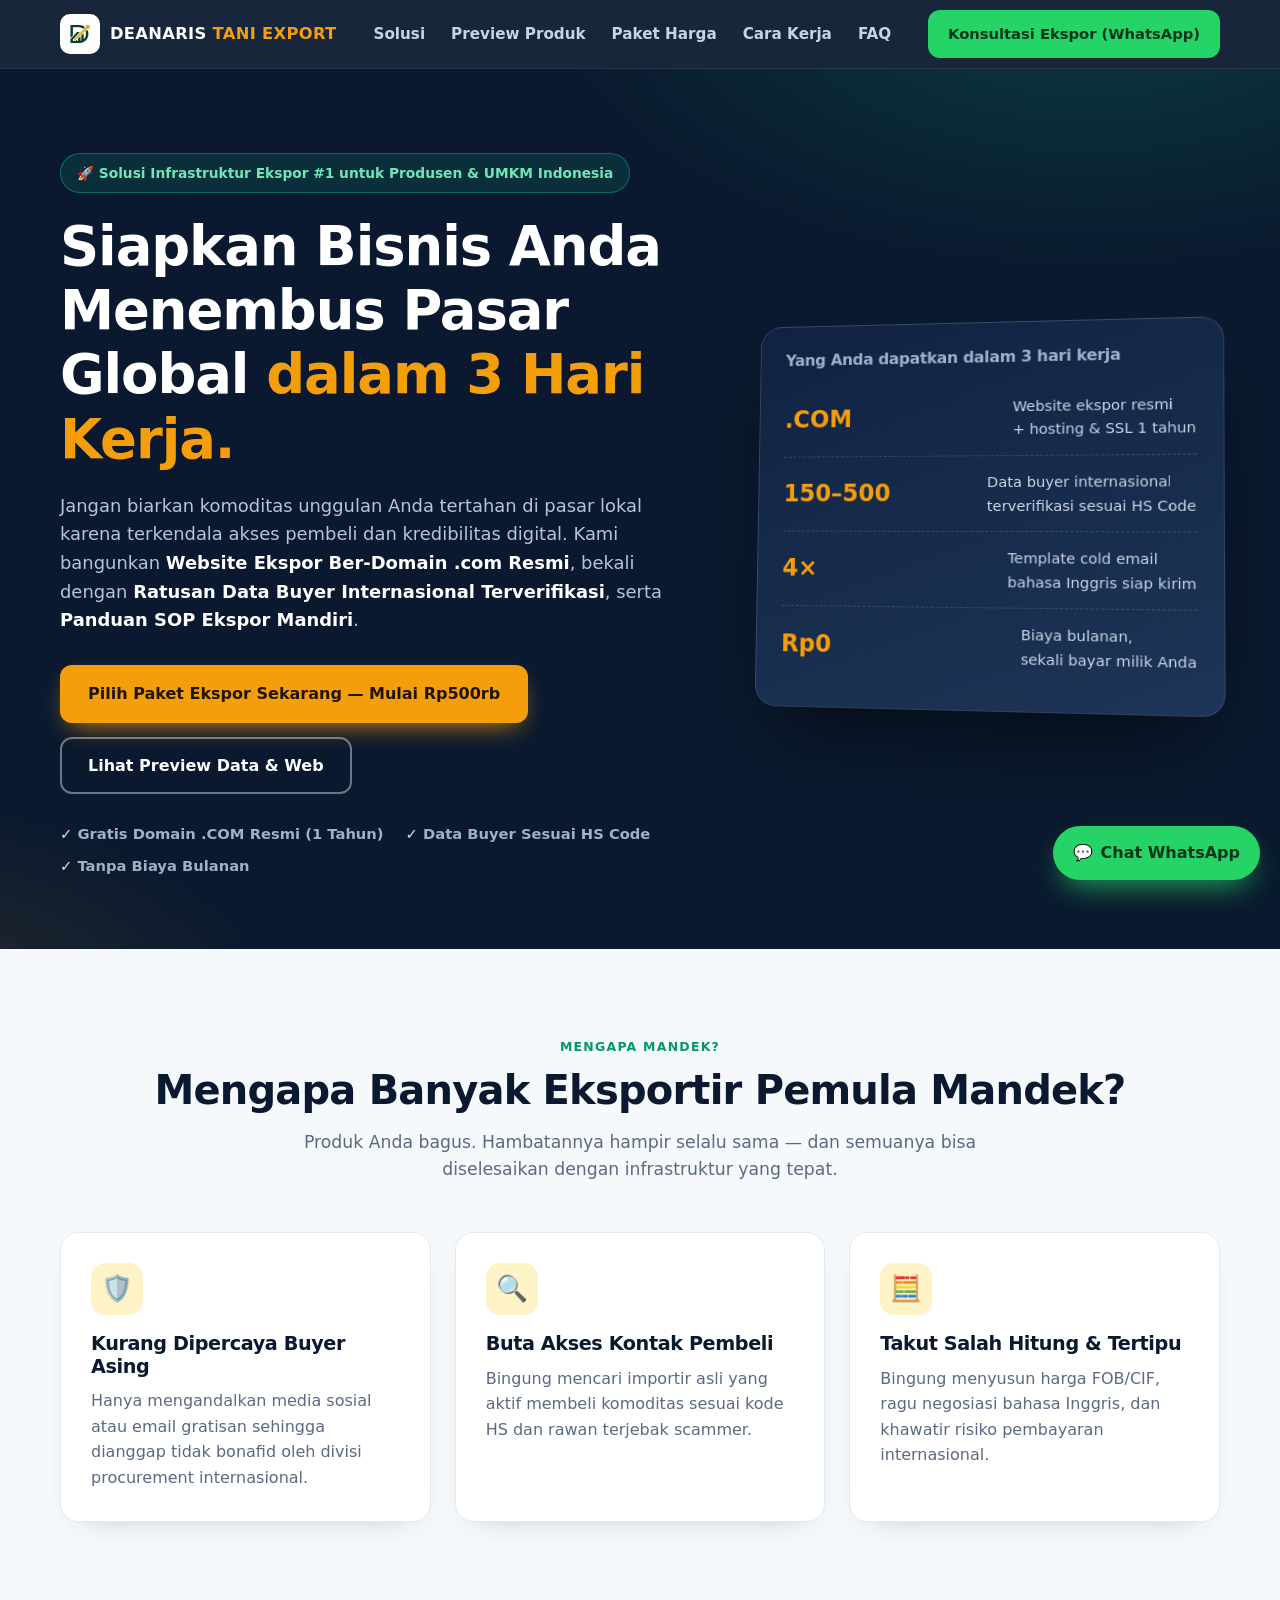
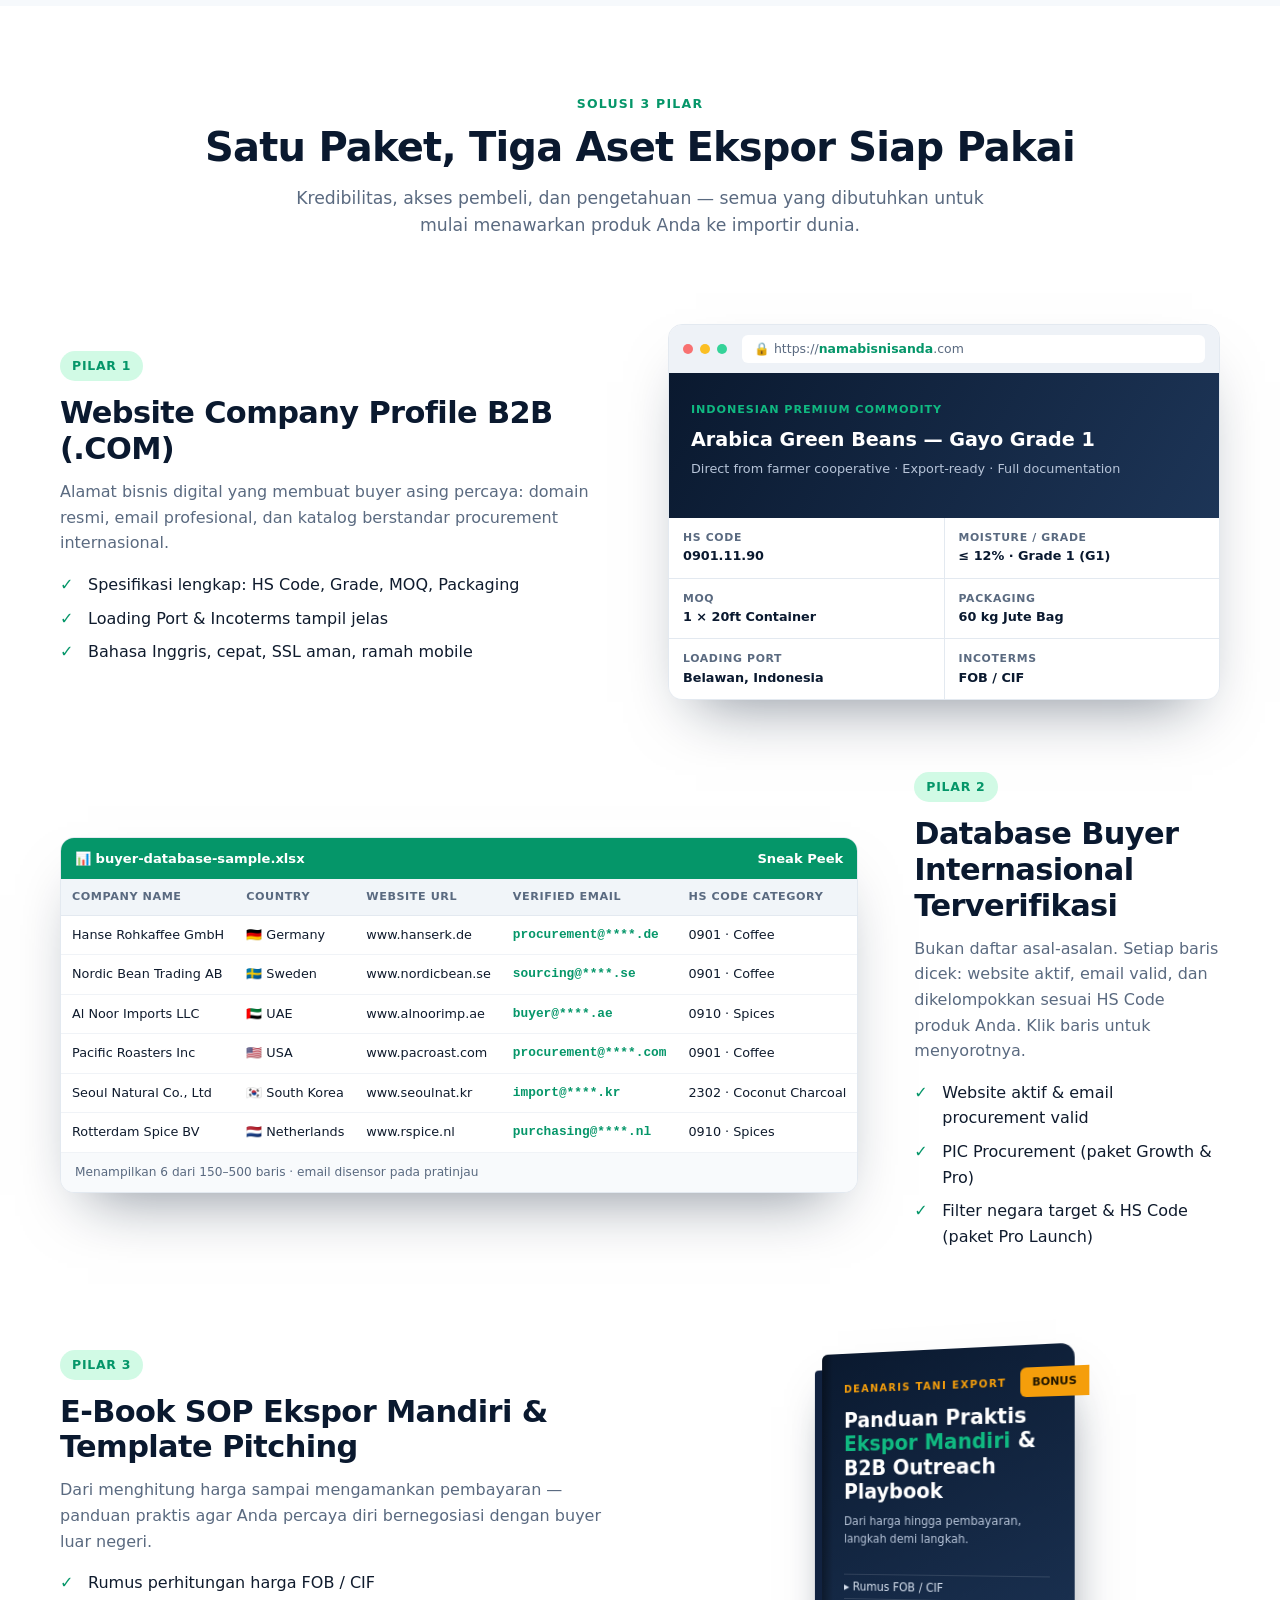
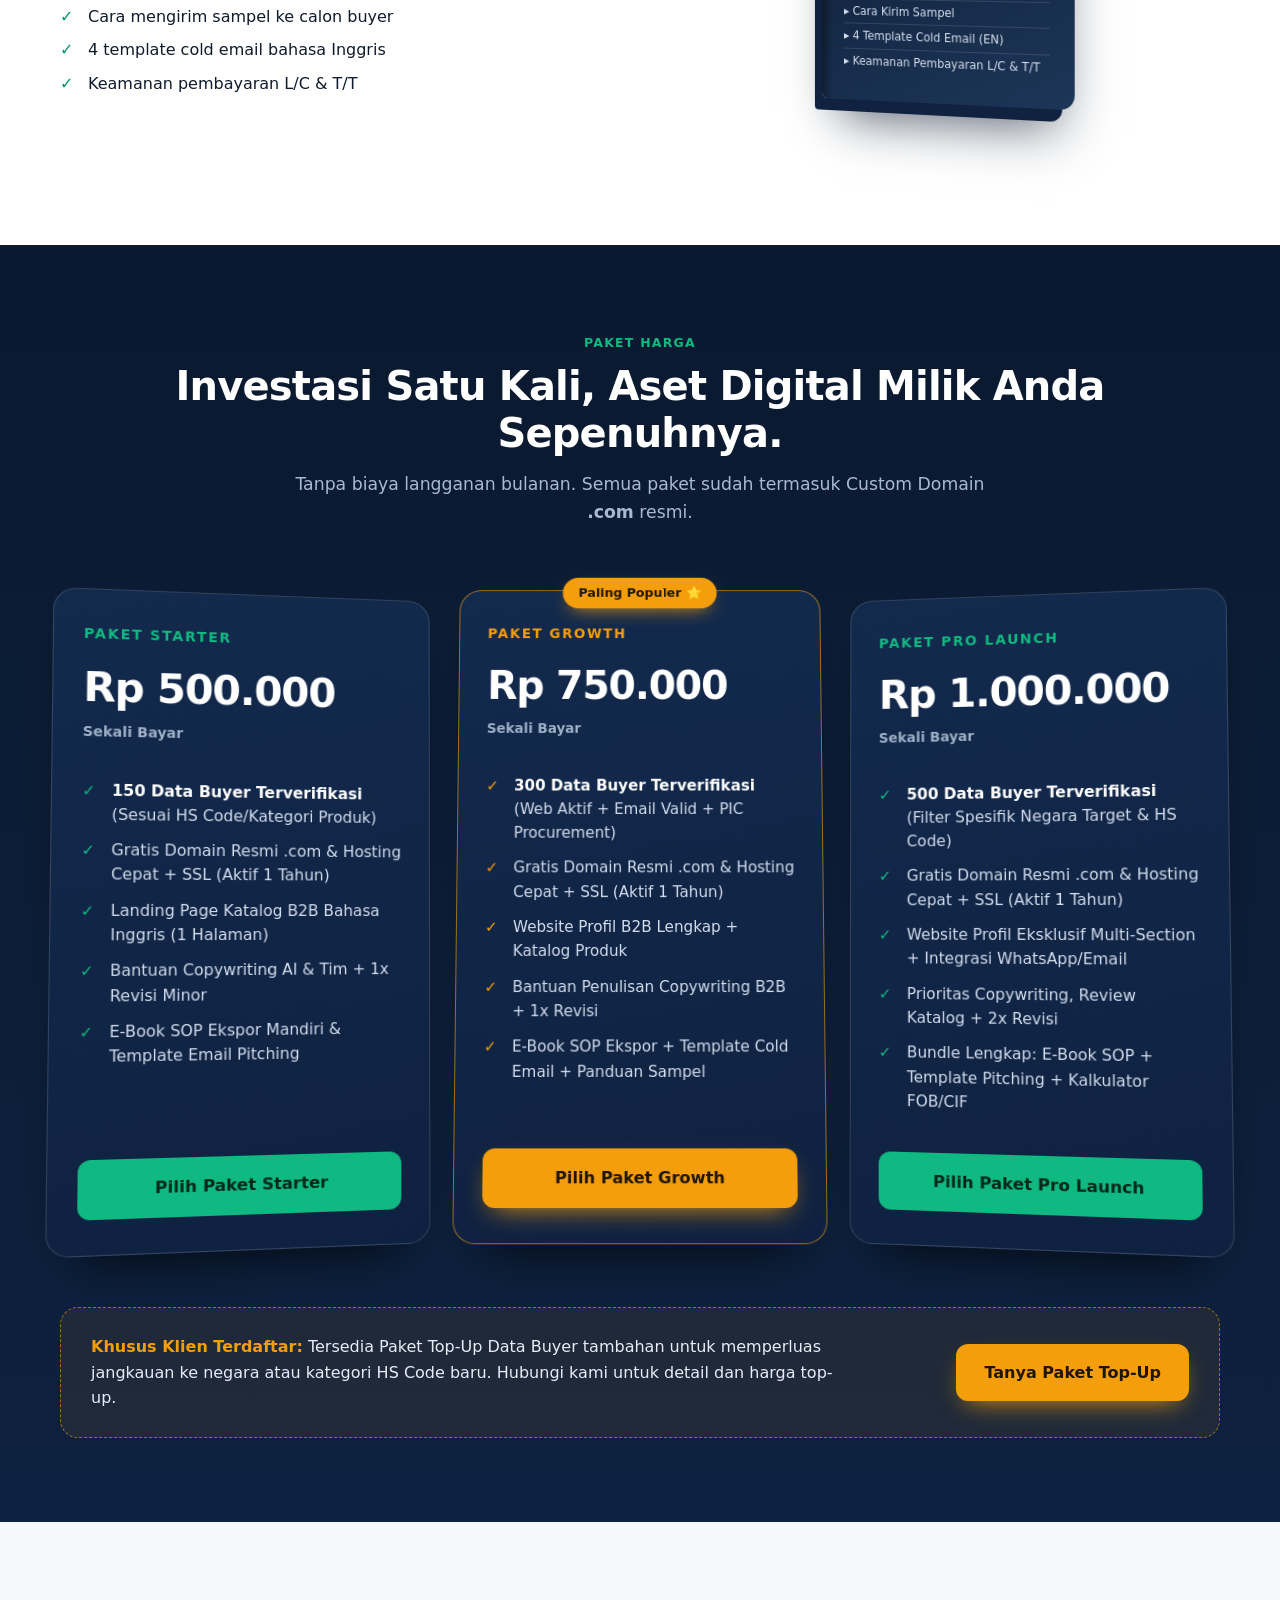
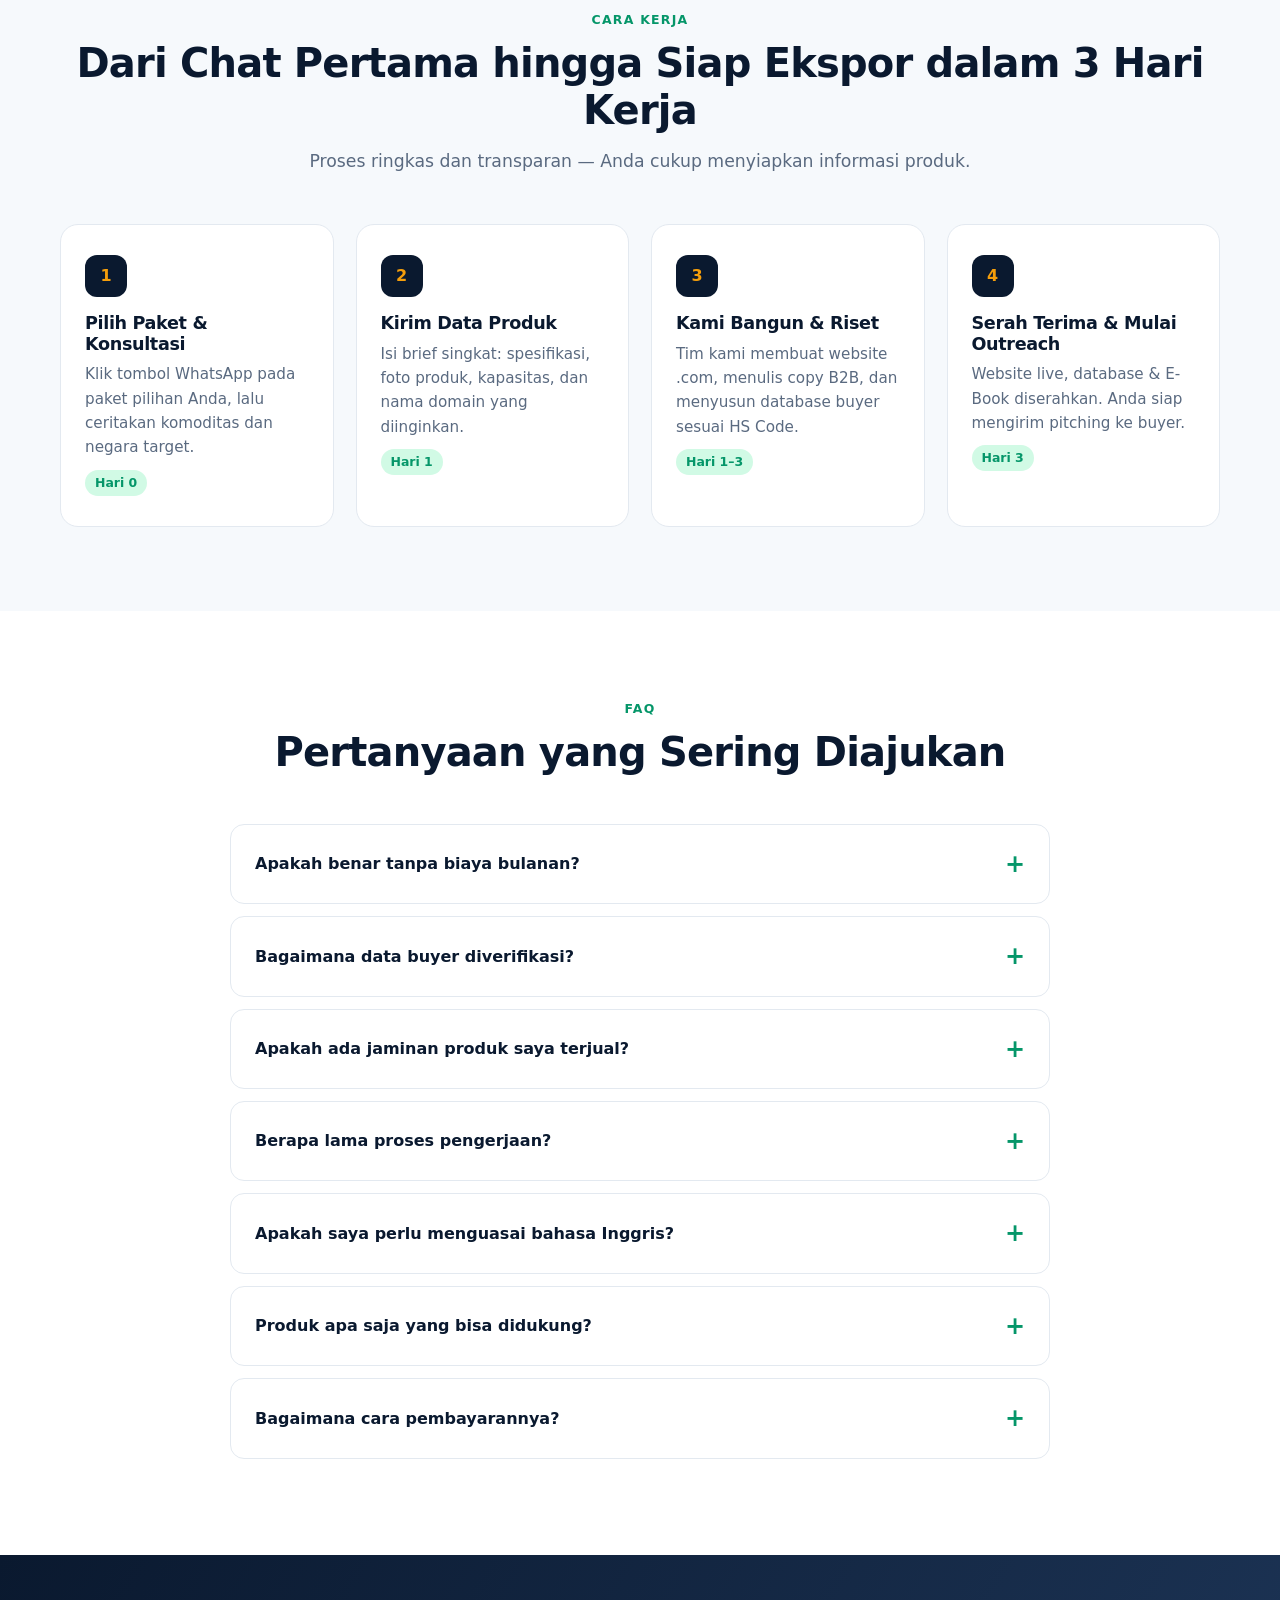
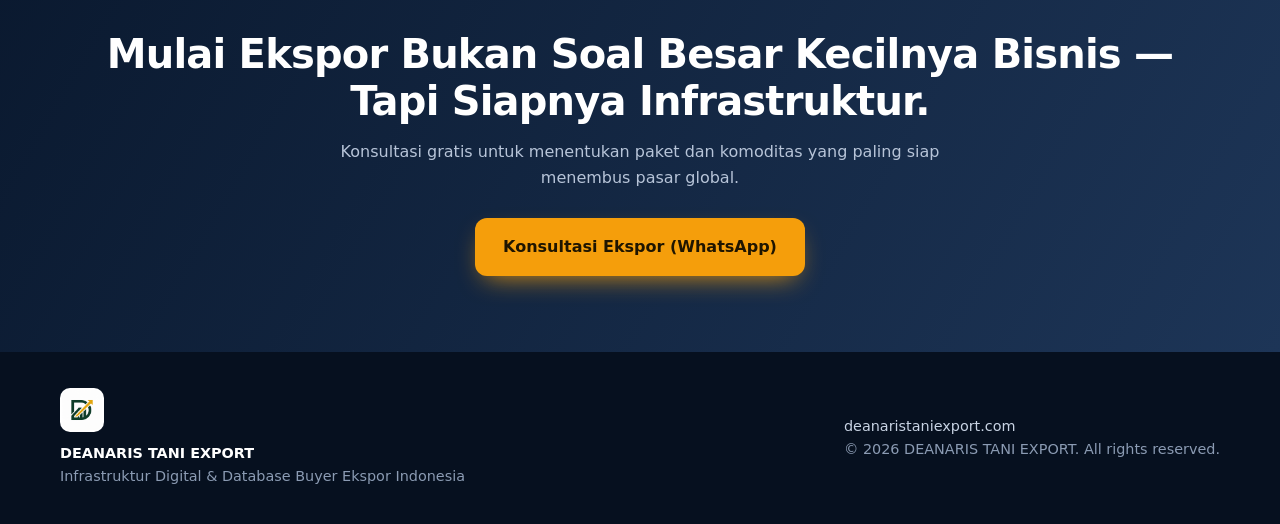
==== commit 30b74b88: "feat: rebuild as B2B Digital Launchpad and sales landing page" ====
--- a/index.html
+++ b/index.html
@@ -1,1374 +1,325 @@
 <!DOCTYPE html>
-<html lang="en">
+<html lang="id">
 <head>
-<meta charset="UTF-8">
-<meta name="viewport" content="width=device-width, initial-scale=1.0">
-<title>DEANARIS TANI EXPORT</title>
-<link rel="icon" type="image/svg+xml" href="logo.svg">
-<link rel="alternate icon" type="image/png" href="logo.png">
-<link rel="apple-touch-icon" href="logo.png">
-<link rel="preconnect" href="https://fonts.googleapis.com">
-<link rel="preconnect" href="https://fonts.gstatic.com" crossorigin>
-<link href="https://fonts.googleapis.com/css2?family=Fraunces:ital,opsz,wght@0,9..144,400;0,9..144,500;0,9..144,600;0,9..144,700;1,9..144,500&family=Jost:wght@300;400;500;600;700&display=swap" rel="stylesheet">
-<link rel="stylesheet" href="style.css">
+<meta charset="utf-8">
+<meta name="viewport" content="width=device-width, initial-scale=1">
+<title>DEANARIS TANI EXPORT — Infrastruktur Digital &amp; Database Buyer Ekspor Indonesia</title>
+<meta name="description" content="Website ekspor .com resmi, 150–500 data buyer internasional terverifikasi sesuai HS Code, dan E-Book SOP Ekspor Mandiri untuk produsen &amp; UMKM Indonesia. Selesai 3 hari kerja, sekali bayar mulai Rp500.000, tanpa biaya bulanan.">
+<meta name="theme-color" content="#0A192F">
+<link rel="canonical" href="https://deanaristaniexport.com/">
+<meta property="og:type" content="website">
+<meta property="og:site_name" content="DEANARIS TANI EXPORT">
+<meta property="og:locale" content="id_ID">
+<meta property="og:title" content="DEANARIS TANI EXPORT — Infrastruktur Digital &amp; Database Buyer Ekspor Indonesia">
+<meta property="og:description" content="Website .com resmi + data buyer internasional terverifikasi + SOP Ekspor Mandiri. Selesai 3 hari kerja, tanpa biaya bulanan. Mulai Rp500rb.">
+<meta property="og:url" content="https://deanaristaniexport.com/">
+<meta property="og:image" content="https://deanaristaniexport.com/og-image.png">
+<meta property="og:image:width" content="1200">
+<meta property="og:image:height" content="630">
+<meta name="twitter:card" content="summary_large_image">
+<meta name="twitter:title" content="DEANARIS TANI EXPORT — Infrastruktur Digital &amp; Database Buyer Ekspor Indonesia">
+<meta name="twitter:description" content="Website .com resmi + data buyer terverifikasi + SOP Ekspor. Mulai Rp500rb, selesai 3 hari kerja.">
+<meta name="twitter:image" content="https://deanaristaniexport.com/og-image.png">
+<link rel="icon" type="image/jpeg" href="/logo.jpg">
+<script type="application/ld+json">
+{"@context":"https://schema.org","@type":"Organization","name":"DEANARIS TANI EXPORT","url":"https://deanaristaniexport.com/","logo":"https://deanaristaniexport.com/logo.jpg","description":"Infrastruktur digital dan database buyer ekspor untuk produsen dan UMKM Indonesia."}
+</script>
+<link rel="stylesheet" href="/assets/css/style.css">
 </head>
 <body>
 
-<!-- ===== HEADER ===== -->
-<header id="siteHeader">
-  <div class="container nav-wrap">
-    <div class="logo">
-      <svg class="logo-mark" viewBox="0 0 48 48" fill="none">
-        <circle cx="24" cy="24" r="22" stroke="#c9a15d" stroke-width="1.4"/>
-        <path d="M24 10c5 4 8 9 8 14a8 8 0 1 1-16 0c0-5 3-10 8-14z" fill="#c9a15d" opacity="0.9"/>
-        <path d="M24 14c-3 3-5 6.5-5 10a5 5 0 0 0 10 0c0-3.5-2-7-5-10z" fill="#2f4a34"/>
-      </svg>
-      <div class="logo-text">
-        <b>DEANARIS</b>
-        <span>Tani Export</span>
-      </div>
-    </div>
-    <nav id="mainNav">
-      <ul>
-        <li><a href="#beranda" class="nav-link" data-i18n="nav_home">Home</a></li>
-        <li><a href="#profil" class="nav-link" data-i18n="nav_profile">About Us</a></li>
-        <li><a href="#keunggulan" class="nav-link" data-i18n="nav_terms">Trade Terms</a></li>
-        <li><a href="#produk" class="nav-link" data-i18n="nav_products">Products</a></li>
-        <li><a href="#destinasi" class="nav-link" data-i18n="nav_destination">Export Destinations</a></li>
-        <li><a href="#galeri" class="nav-link" data-i18n="nav_gallery">Gallery</a></li>
-        <li><a href="#kontak" class="nav-link" data-i18n="nav_contact">Contact</a></li>
-      </ul>
-      <div class="lang-switch lang-switch-mobile">
-        <button class="lang-btn active" data-lang="en">EN</button>
-        <button class="lang-btn" data-lang="id">ID</button>
-      </div>
+<!-- 1. STICKY NAVBAR -->
+<header>
+  <div class="wrap nav">
+    <a class="logo" href="#top" aria-label="DEANARIS TANI EXPORT"><img src="/logo.jpg" alt="Logo DEANARIS TANI EXPORT" width="40" height="40"><span>DEANARIS <b>TANI EXPORT</b></span></a>
+    <nav class="menu" aria-label="Menu utama">
+      <a href="#solusi">Solusi</a>
+      <a href="#preview">Preview Produk</a>
+      <a href="#harga">Paket Harga</a>
+      <a href="#cara-kerja">Cara Kerja</a>
+      <a href="#faq">FAQ</a>
     </nav>
-    <div class="lang-switch lang-switch-desktop">
-      <button class="lang-btn active" data-lang="en">EN</button>
-      <button class="lang-btn" data-lang="id">ID</button>
-    </div>
-    <button class="burger" id="burgerBtn" aria-label="Menu">
-      <span></span><span></span><span></span>
-    </button>
+    <a class="btn btn-wa btn-sm" data-wa="general" href="https://wa.me/6285870670631" target="_blank" rel="noopener">Konsultasi Ekspor (WhatsApp)</a>
   </div>
 </header>
 
-<!-- ===== HERO ===== -->
-<section class="hero" id="beranda">
-  <div class="hero-slides" id="heroSlides">
-    <div class="hero-slide active" style="background-image:url('images/coffe-plant.jpg')"></div>
-    <div class="hero-slide" style="background-image:url('images/toraja-arabica-special grade.jpg')"></div>
-    <div class="hero-slide" style="background-image:url('images/toraja-robusta-specialgrade.jpg')"></div>
-    <div class="hero-slide" style="background-image:url('images/brief.jpg')"></div>
-  </div>
-  <div class="hero-overlay"></div>
-
-  <div class="hero-content container">
-    <span class="eyebrow">PT Deanaris Tani Export</span>
-    <h1 data-i18n="hero_title" data-i18n-html="true">Premium Toraja Green Coffee Beans</h1>
-    <p data-i18n="hero_desc">Exporting special grade Semi-Washed Arabica and Robusta directly from the highlands of Toraja, Indonesia. Meticulously processed for the global market.</p>
-    <div class="hero-btns">
-      <a href="#kontak" class="btn btn-primary" data-i18n="hero_btn_pricing">Get Latest Price</a>
-      <a href="#produk" class="btn btn-outline" data-i18n="hero_btn_products">View Products</a>
-    </div>
-  </div>
-
-  <div class="hero-dots" id="heroDots">
-    <button class="active" data-i="0"></button>
-    <button data-i="1"></button>
-    <button data-i="2"></button>
-    <button data-i="3"></button>
-  </div>
-
-  <div class="seal">
-    <svg viewBox="0 0 128 128">
-      <g class="seal-ring">
-        <path id="sealPath" d="M 64,64 m -50,0 a 50,50 0 1,1 100,0 a 50,50 0 1,1 -100,0" fill="none"/>
-        <text font-size="10.2" fill="#f4ecd8" letter-spacing="2.5">
-          <textPath href="#sealPath" startOffset="0%">• 100% TORAJA ORIGIN • SPECIAL GRADE EXPORT • PREMIER QUALITY •</textPath>
-        </text>
-      </g>
-      <circle cx="64" cy="64" r="34" fill="none" stroke="#c9a15d" stroke-width="1.2"/>
-      <circle cx="64" cy="64" r="26" fill="none" stroke="#c9a15d" stroke-width="0.6"/>
-    </svg>
-  </div>
-</section>
-
-<!-- ===== ABOUT US (PROFIL) ===== -->
-<section id="profil">
-  <div class="container profile-grid">
-    <div class="profile-visual">
-      <img src="images/coffe-plant.jpg" alt="Toraja Coffee Plantation - PT Deanaris Tani Export" loading="lazy">
-      <div class="profile-badge">
-        <div class="num">100%</div>
-        <div class="lbl" data-i18n="profile_badge">Toraja Origin</div>
-      </div>
-    </div>
-    <div class="profile-text">
-      <span class="eyebrow" data-i18n="profile_eyebrow">About Us</span>
-      <h2 data-i18n="profile_title">Export-Quality Toraja Coffee</h2>
-      <p data-i18n="profile_p1">We specialize in supplying premium green coffee beans strictly from the Toraja region. By focusing purely on Semi-Washed processing, we maintain the authentic, bold, and clean flavor profiles that international roasters demand. With a commitment to quality and consistency, we are ready to fulfill high-volume export requirements for your coffee business.</p>
-      <div class="profile-stats">
-        <div class="stat"><b>80+</b><span data-i18n="stat_cup">Cup Score (Arabica)</span></div>
-        <div class="stat"><b>10 MT</b><span data-i18n="stat_moq">Minimum Order (MOQ)</span></div>
-        <div class="stat"><b>&le; 12%</b><span data-i18n="stat_moisture">Moisture Content</span></div>
-      </div>
-    </div>
-  </div>
-</section>
-
-<!-- ===== TRADE & EXPORT TERMS (KEUNGGULAN) ===== -->
-<section id="keunggulan">
-  <div class="container">
-    <div class="section-head center">
-      <span class="eyebrow" data-i18n="why_eyebrow">Trade Specifications</span>
-      <h2 data-i18n="why_title">Export Capabilities &amp; Trade Terms</h2>
-    </div>
-    <div class="feature-grid">
-      <!-- 1. MOQ -->
-      <div class="feature-card">
-        <svg class="feature-icon" viewBox="0 0 24 24" fill="none" stroke="currentColor" stroke-width="1.4">
-          <rect x="2" y="7" width="20" height="14" rx="2" ry="2"/>
-          <path d="M16 21V5a2 2 0 0 0-2-2h-4a2 2 0 0 0-2 2v16"/>
-        </svg>
-        <h3 data-i18n="feat1_title">Minimum Order Quantity (MOQ)</h3>
-        <p data-i18n="feat1_desc"><strong>10 Metric Tons</strong>. Fulfilling commercial bulk roasting and international green coffee distribution needs.</p>
-      </div>
-
-      <!-- 2. Pricing -->
-      <div class="feature-card">
-        <svg class="feature-icon" viewBox="0 0 24 24" fill="none" stroke="currentColor" stroke-width="1.4">
-          <path d="M20.59 13.41l-7.17 7.17a2 2 0 0 1-2.83 0L2 12V2h10l8.59 8.59a2 2 0 0 1 0 2.82z"/>
-          <line x1="7" y1="7" x2="7.01" y2="7"/>
-        </svg>
-        <h3 data-i18n="feat2_title">Pricing</h3>
-        <p data-i18n="feat2_desc">Highly competitive pricing available upon request. Contact us via WhatsApp or Email.</p>
-      </div>
-
-      <!-- 3. Delivery Terms -->
-      <div class="feature-card">
-        <svg class="feature-icon" viewBox="0 0 24 24" fill="none" stroke="currentColor" stroke-width="1.4">
-          <path d="M2 21c.6.5 1.2 1 2.5 1 2.5 0 2.5-2 5-2 2.5 0 2.5 2 5 2 2.5 0 2.5-2 5-2 1.3 0 1.9.5 2.5 1"/>
-          <path d="M19.38 20A11.6 11.6 0 0 0 21 14l-9-4-9 4c0 2.9.94 5.34 2.81 7.76"/>
-          <path d="M19 13V7a2 2 0 0 0-2-2H7a2 2 0 0 0-2 2v6"/>
-          <line x1="12" y1="1" x2="12" y2="5"/>
-        </svg>
-        <h3 data-i18n="feat3_title">Delivery Terms</h3>
-        <p data-i18n="feat3_desc">FOB (Recommended). Open to discussing CIF based on specific requirements.</p>
-      </div>
-
-      <!-- 4. Payment Terms -->
-      <div class="feature-card">
-        <svg class="feature-icon" viewBox="0 0 24 24" fill="none" stroke="currentColor" stroke-width="1.4">
-          <rect x="1" y="4" width="22" height="16" rx="2" ry="2"/>
-          <line x1="1" y1="10" x2="23" y2="10"/>
-        </svg>
-        <h3 data-i18n="feat4_title">Payment Terms</h3>
-        <p data-i18n="feat4_desc">T/T (Telegraphic Transfer). 50% Down Payment to secure the order, 50% balance payable upon issuance of the Bill of Lading (B/L).</p>
-      </div>
-
-      <!-- 5. Export Documentation -->
-      <div class="feature-card">
-        <svg class="feature-icon" viewBox="0 0 24 24" fill="none" stroke="currentColor" stroke-width="1.4">
-          <path d="M14 2H6a2 2 0 0 0-2 2v16a2 2 0 0 0 2 2h12a2 2 0 0 0 2-2V8z"/>
-          <polyline points="14 2 14 8 20 8"/>
-          <line x1="16" y1="13" x2="8" y2="13"/>
-          <line x1="16" y1="17" x2="8" y2="17"/>
-          <polyline points="10 9 9 9 8 9"/>
-        </svg>
-        <h3 data-i18n="feat5_title">Export Documentation</h3>
-        <p data-i18n="feat5_desc">Fully prepared and compliant. Ready with Certificate of Origin (COO), Phytosanitary Certificate, B/L, Commercial Invoice &amp; Packing List.</p>
-      </div>
-
-      <!-- 6. Packaging -->
-      <div class="feature-card">
-        <svg class="feature-icon" viewBox="0 0 24 24" fill="none" stroke="currentColor" stroke-width="1.4">
-          <path d="M6 2L3 6v14a2 2 0 0 0 2 2h14a2 2 0 0 0 2-2V6l-3-4z"/>
-          <line x1="3" y1="6" x2="21" y2="6"/>
-          <path d="M16 10a4 4 0 0 1-8 0"/>
-        </svg>
-        <h3 data-i18n="feat6_title">Packaging</h3>
-        <p data-i18n="feat6_desc">Standard export 60kg jute bags with optional protective GrainPro liners to safeguard freshness.</p>
-      </div>
-    </div>
-  </div>
-</section>
-
-<!-- ===== PROSES (WORKFLOW) ===== -->
-<section id="proses">
-  <div class="container">
-    <div class="section-head center">
-      <span class="eyebrow" data-i18n="process_eyebrow">Quality Workflow</span>
-      <h2 data-i18n="process_title">From Toraja Highlands to Global Ports</h2>
-    </div>
-    <div class="process-grid">
-      <div class="process-step">
-        <div class="process-num">01</div>
-        <h3 data-i18n="proc1_title">Selective Harvesting</h3>
-        <p data-i18n="proc1_desc">Only mature, red coffee cherries handpicked from high-altitude Toraja volcanic soils.</p>
-      </div>
-      <div class="process-step">
-        <div class="process-num">02</div>
-        <h3 data-i18n="proc2_title">Semi-Washed Hulling</h3>
-        <p data-i18n="proc2_desc">Pulping and wet-hulling to preserve authentic earthy undertones and vibrant acidity.</p>
-      </div>
-      <div class="process-step">
-        <div class="process-num">03</div>
-        <h3 data-i18n="proc3_title">Drying &amp; Sorting</h3>
-        <p data-i18n="proc3_desc">Sun-dried to maximum 12% moisture with multi-stage screen grading and defect sorting.</p>
-      </div>
-      <div class="process-step">
-        <div class="process-num">04</div>
-        <h3 data-i18n="proc4_title">Export Packaging</h3>
-        <p data-i18n="proc4_desc">Packed in 60kg jute bags with complete export documentation and prompt ocean freight dispatch.</p>
-      </div>
-    </div>
-  </div>
-</section>
-
-<!-- ===== PRODUCTS ===== -->
-<section id="produk">
-  <div class="container">
-    <div class="section-head">
-      <span class="eyebrow" data-i18n="products_eyebrow">Our Products</span>
-      <h2 data-i18n="products_title">Toraja Green Coffee Beans</h2>
-      <p data-i18n="products_desc">Cultivated in the fertile highlands of South Sulawesi, our Toraja Arabica and Robusta green coffee beans deliver exceptional character for specialty roasters worldwide.</p>
-    </div>
-
-    <div class="product-tabs">
-      <button class="product-tab active" data-cat="all" data-i18n="tab_all">All Varieties</button>
-      <button class="product-tab" data-cat="arabica" data-i18n="tab_arabica">Toraja Arabica</button>
-      <button class="product-tab" data-cat="robusta" data-i18n="tab_robusta">Toraja Robusta</button>
-    </div>
-
-    <div class="product-grid" id="productGrid" style="grid-template-columns: repeat(auto-fit, minmax(280px, 380px)); justify-content: center;">
-      <!-- Product Card 1: Arabica -->
-      <div class="product-card arabica show">
-        <div class="product-img">
-          <img src="images/toraja-arabica-special grade.jpg" alt="Toraja Arabica Green Coffee Beans" loading="lazy">
-        </div>
-        <h4 data-i18n="prod_arabica_title">Toraja Arabica</h4>
-        <span class="product-badge" data-i18n="prod_arabica_specs">Specialty Grade (Cup Score 80+) | Semi-Washed (Wet-Hulled) | Moisture: Max 12%</span>
-        <p class="product-desc" style="font-size:0.9rem; color:#5a5044; margin-bottom:16px; line-height:1.55;" data-i18n="prod_arabica_desc">Cultivated in high altitudes, offering a well-balanced body, bright acidity, and deep notes of dark chocolate and fruit.</p>
-        <button type="button" class="btn-product-order" data-prod="Toraja Arabica Green Coffee Beans" data-grade="Specialty Grade (Cup Score 80+) | Semi-Washed | Moisture: Max 12%" data-img="images/toraja-arabica-special grade.jpg">
-          <svg viewBox="0 0 24 24" fill="currentColor"><path d="M12 2a10 10 0 0 0-8.6 15L2 22l5.2-1.4A10 10 0 1 0 12 2zm5.6 14.3c-.2.7-1.4 1.3-2 1.4-.5.1-1.2.2-3.5-.7-3-1.2-4.9-4.2-5-4.4-.1-.2-1.2-1.6-1.2-3s.7-2.1 1-2.4c.2-.3.5-.3.7-.3h.5c.2 0 .4 0 .6.5.2.5.7 1.8.8 1.9.1.2.1.3 0 .5-.1.2-.2.3-.3.5-.2.2-.3.3-.1.6.9 1.6 1.8 2.2 3.1 2.9.2.1.4.1.5-.1.2-.2.7-.8.9-1 .2-.2.3-.2.6-.1.2.1 1.5.7 1.8.9.3.1.5.2.5.4.1.2.1.7 0 1.4z"/></svg>
-          <span data-i18n="btn_order_inquire">Inquire / Order</span>
-        </button>
-      </div>
-
-      <!-- Product Card 2: Robusta -->
-      <div class="product-card robusta show">
-        <div class="product-img">
-          <img src="images/toraja-robusta-specialgrade.jpg" alt="Toraja Robusta Green Coffee Beans" loading="lazy">
-        </div>
-        <h4 data-i18n="prod_robusta_title">Toraja Robusta</h4>
-        <span class="product-badge" data-i18n="prod_robusta_specs">Special Grade Export | Semi-Washed | Moisture: Max 12%</span>
-        <p class="product-desc" style="font-size:0.9rem; color:#5a5044; margin-bottom:16px; line-height:1.55;" data-i18n="prod_robusta_desc">A bold, heavy-bodied bean with a clean cup, delivering strong, earthy, and rich nutty notes perfect for espresso blends.</p>
-        <button type="button" class="btn-product-order" data-prod="Toraja Robusta Green Coffee Beans" data-grade="Special Grade Export | Semi-Washed | Moisture: Max 12%" data-img="images/toraja-robusta-specialgrade.jpg">
-          <svg viewBox="0 0 24 24" fill="currentColor"><path d="M12 2a10 10 0 0 0-8.6 15L2 22l5.2-1.4A10 10 0 1 0 12 2zm5.6 14.3c-.2.7-1.4 1.3-2 1.4-.5.1-1.2.2-3.5-.7-3-1.2-4.9-4.2-5-4.4-.1-.2-1.2-1.6-1.2-3s.7-2.1 1-2.4c.2-.3.5-.3.7-.3h.5c.2 0 .4 0 .6.5.2.5.7 1.8.8 1.9.1.2.1.3 0 .5-.1.2-.2.3-.3.5-.2.2-.3.3-.1.6.9 1.6 1.8 2.2 3.1 2.9.2.1.4.1.5-.1.2-.2.7-.8.9-1 .2-.2.3-.2.6-.1.2.1 1.5.7 1.8.9.3.1.5.2.5.4.1.2.1.7 0 1.4z"/></svg>
-          <span data-i18n="btn_order_inquire">Inquire / Order</span>
-        </button>
-      </div>
-    </div>
-  </div>
-</section>
-
-<!-- ===== DESTINASI EKSPOR (SLIDER 15 NEGARA) ===== -->
-<section id="destinasi">
-  <div class="container">
-    <div class="destinasi-head-wrap">
-      <div class="section-head">
-        <span class="eyebrow" data-i18n="destinasi_eyebrow">Global Reach</span>
-        <h2 data-i18n="destinasi_title">15 Global Export Destinations</h2>
-        <p data-i18n="destinasi_desc">Supplying premium Toraja green coffee beans to roasters, specialty importers, and distributors across continents.</p>
-      </div>
-      <div class="slider-nav-btns">
-        <button class="slider-nav-btn" id="exportSlidePrev" aria-label="Previous Country">
-          <svg viewBox="0 0 24 24" fill="none" stroke="currentColor" stroke-width="2.2" stroke-linecap="round" stroke-linejoin="round"><polyline points="15 18 9 12 15 6"></polyline></svg>
-        </button>
-        <button class="slider-nav-btn" id="exportSlideNext" aria-label="Next Country">
-          <svg viewBox="0 0 24 24" fill="none" stroke="currentColor" stroke-width="2.2" stroke-linecap="round" stroke-linejoin="round"><polyline points="9 18 15 12 9 6"></polyline></svg>
-        </button>
-      </div>
-    </div>
-
-    <div class="export-slider-container" id="exportSliderContainer">
-      <div class="export-slider-track" id="exportSliderTrack">
-        <!-- 1. Japan -->
-        <div class="export-card">
-          <div class="export-card-img">
-            <img src="https://images.unsplash.com/photo-1503899036084-c55cdd92da26?w=600&auto=format&fit=crop&q=80" alt="Japan" loading="lazy">
-            <div class="export-flag" title="Japan">🇯🇵</div>
-          </div>
-          <div class="export-card-content">
-            <h3 class="export-card-title" data-i18n="country_japan">Japan</h3>
-            <div class="export-card-port">
-              <svg viewBox="0 0 24 24" fill="none" stroke="currentColor" stroke-width="2"><circle cx="12" cy="5" r="3"/><line x1="12" y1="22" x2="12" y2="8"/><path d="M5 12H2a10 10 0 0 0 20 0h-3"/></svg>
-              <span>Port of Tokyo &amp; Yokohama</span>
-            </div>
-            <div class="export-card-commodity">
-              <b data-i18n="lbl_commodities">Main Supply:</b>
-              <span data-i18n="comm_japan">Toraja Arabica Specialty Grade (Cup 80+)</span>
-            </div>
+<main id="top">
+
+<!-- 2. HERO -->
+<section class="hero">
+  <div class="wrap hero-grid">
+    <div>
+      <span class="badge">🚀 Solusi Infrastruktur Ekspor #1 untuk Produsen &amp; UMKM Indonesia</span>
+      <h1>Siapkan Bisnis Anda Menembus Pasar Global <em>dalam 3 Hari Kerja.</em></h1>
+      <p class="sub">Jangan biarkan komoditas unggulan Anda tertahan di pasar lokal karena terkendala akses pembeli dan kredibilitas digital. Kami bangunkan <strong>Website Ekspor Ber-Domain .com Resmi</strong>, bekali dengan <strong>Ratusan Data Buyer Internasional Terverifikasi</strong>, serta <strong>Panduan SOP Ekspor Mandiri</strong>.</p>
+      <div class="cta-row">
+        <a class="btn btn-gold" href="#harga">Pilih Paket Ekspor Sekarang — Mulai Rp500rb</a>
+        <a class="btn btn-ghost" href="#preview">Lihat Preview Data &amp; Web</a>
+      </div>
+      <div class="trust">
+        <div><span>✓</span> Gratis Domain .COM Resmi (1 Tahun)</div>
+        <div><span>✓</span> Data Buyer Sesuai HS Code</div>
+        <div><span>✓</span> Tanpa Biaya Bulanan</div>
+      </div>
+    </div>
+    <aside class="hero-card" aria-label="Ringkasan paket">
+      <h3>Yang Anda dapatkan dalam 3 hari kerja</h3>
+      <div class="stat"><b>.COM</b><span>Website ekspor resmi<br>+ hosting &amp; SSL 1 tahun</span></div>
+      <div class="stat"><b>150–500</b><span>Data buyer internasional<br>terverifikasi sesuai HS Code</span></div>
+      <div class="stat"><b>4×</b><span>Template cold email<br>bahasa Inggris siap kirim</span></div>
+      <div class="stat"><b>Rp0</b><span>Biaya bulanan,<br>sekali bayar milik Anda</span></div>
+    </aside>
+  </div>
+</section>
+
+<!-- 3. PROBLEM -->
+<section class="problems" id="masalah">
+  <div class="wrap">
+    <div class="sec-head center reveal">
+      <span class="eyebrow">Mengapa Mandek?</span>
+      <h2>Mengapa Banyak Eksportir Pemula Mandek?</h2>
+      <p class="lead">Produk Anda bagus. Hambatannya hampir selalu sama — dan semuanya bisa diselesaikan dengan infrastruktur yang tepat.</p>
+    </div>
+    <div class="cards3">
+      <article class="card reveal">
+        <div class="ico">🛡️</div>
+        <h3>Kurang Dipercaya Buyer Asing</h3>
+        <p>Hanya mengandalkan media sosial atau email gratisan sehingga dianggap tidak bonafid oleh divisi procurement internasional.</p>
+      </article>
+      <article class="card reveal">
+        <div class="ico">🔍</div>
+        <h3>Buta Akses Kontak Pembeli</h3>
+        <p>Bingung mencari importir asli yang aktif membeli komoditas sesuai kode HS dan rawan terjebak scammer.</p>
+      </article>
+      <article class="card reveal">
+        <div class="ico">🧮</div>
+        <h3>Takut Salah Hitung &amp; Tertipu</h3>
+        <p>Bingung menyusun harga FOB/CIF, ragu negosiasi bahasa Inggris, dan khawatir risiko pembayaran internasional.</p>
+      </article>
+    </div>
+  </div>
+</section>
+
+<!-- 4. 3-PILLAR SOLUTION + PREVIEW -->
+<section id="solusi">
+  <div class="wrap">
+    <div class="sec-head center reveal">
+      <span class="eyebrow">Solusi 3 Pilar</span>
+      <h2>Satu Paket, Tiga Aset Ekspor Siap Pakai</h2>
+      <p class="lead">Kredibilitas, akses pembeli, dan pengetahuan — semua yang dibutuhkan untuk mulai menawarkan produk Anda ke importir dunia.</p>
+    </div>
+  </div>
+  <div class="wrap" id="preview">
+
+    <!-- Pillar 1 -->
+    <div class="pillar reveal">
+      <div>
+        <span class="tag">PILAR 1</span>
+        <h3>Website Company Profile B2B (.COM)</h3>
+        <p>Alamat bisnis digital yang membuat buyer asing percaya: domain resmi, email profesional, dan katalog berstandar procurement internasional.</p>
+        <ul class="ticks">
+          <li>Spesifikasi lengkap: HS Code, Grade, MOQ, Packaging</li>
+          <li>Loading Port &amp; Incoterms tampil jelas</li>
+          <li>Bahasa Inggris, cepat, SSL aman, ramah mobile</li>
+        </ul>
+      </div>
+      <div class="p-art" aria-label="Ilustrasi mockup website B2B">
+        <div class="browser">
+          <div class="b-bar"><i></i><i></i><i></i><div class="b-url">🔒 https://<b>namabisnisanda</b>.com</div></div>
+          <div class="b-hero"><small>INDONESIAN PREMIUM COMMODITY</small><h4>Arabica Green Beans — Gayo Grade 1</h4><p>Direct from farmer cooperative · Export-ready · Full documentation</p></div>
+          <div class="specs">
+            <div><span>HS Code</span><b>0901.11.90</b></div>
+            <div><span>Moisture / Grade</span><b>≤ 12% · Grade 1 (G1)</b></div>
+            <div><span>MOQ</span><b>1 × 20ft Container</b></div>
+            <div><span>Packaging</span><b>60 kg Jute Bag</b></div>
+            <div><span>Loading Port</span><b>Belawan, Indonesia</b></div>
+            <div><span>Incoterms</span><b>FOB / CIF</b></div>
           </div>
         </div>
-
-        <!-- 2. Germany -->
-        <div class="export-card">
-          <div class="export-card-img">
-            <img src="https://images.unsplash.com/photo-1467269204594-9661b134dd2b?w=600&auto=format&fit=crop&q=80" alt="Germany" loading="lazy">
-            <div class="export-flag" title="Germany">🇩🇪</div>
+      </div>
+    </div>
+
+    <!-- Pillar 2 -->
+    <div class="pillar rev reveal">
+      <div>
+        <span class="tag">PILAR 2</span>
+        <h3>Database Buyer Internasional Terverifikasi</h3>
+        <p>Bukan daftar asal-asalan. Setiap baris dicek: website aktif, email valid, dan dikelompokkan sesuai HS Code produk Anda. Klik baris untuk menyorotnya.</p>
+        <ul class="ticks">
+          <li>Website aktif &amp; email procurement valid</li>
+          <li>PIC Procurement (paket Growth &amp; Pro)</li>
+          <li>Filter negara target &amp; HS Code (paket Pro Launch)</li>
+        </ul>
+      </div>
+      <div class="p-art">
+        <div class="sheet" aria-label="Contoh sneak peek spreadsheet database buyer">
+          <div class="sheet-top"><span>📊 buyer-database-sample.xlsx</span><span>Sneak Peek</span></div>
+          <div class="scroll">
+            <table>
+              <thead><tr><th>Company Name</th><th>Country</th><th>Website URL</th><th>Verified Email</th><th>HS Code Category</th></tr></thead>
+              <tbody>
+                <tr><td>Hanse Rohkaffee GmbH</td><td>🇩🇪 Germany</td><td>www.hanserk.de</td><td class="mask">procurement@****.de</td><td>0901 · Coffee</td></tr>
+                <tr><td>Nordic Bean Trading AB</td><td>🇸🇪 Sweden</td><td>www.nordicbean.se</td><td class="mask">sourcing@****.se</td><td>0901 · Coffee</td></tr>
+                <tr><td>Al Noor Imports LLC</td><td>🇦🇪 UAE</td><td>www.alnoorimp.ae</td><td class="mask">buyer@****.ae</td><td>0910 · Spices</td></tr>
+                <tr><td>Pacific Roasters Inc</td><td>🇺🇸 USA</td><td>www.pacroast.com</td><td class="mask">procurement@****.com</td><td>0901 · Coffee</td></tr>
+                <tr><td>Seoul Natural Co., Ltd</td><td>🇰🇷 South Korea</td><td>www.seoulnat.kr</td><td class="mask">import@****.kr</td><td>2302 · Coconut Charcoal</td></tr>
+                <tr><td>Rotterdam Spice BV</td><td>🇳🇱 Netherlands</td><td>www.rspice.nl</td><td class="mask">purchasing@****.nl</td><td>0910 · Spices</td></tr>
+              </tbody>
+            </table>
           </div>
-          <div class="export-card-content">
-            <h3 class="export-card-title" data-i18n="country_germany">Germany</h3>
-            <div class="export-card-port">
-              <svg viewBox="0 0 24 24" fill="none" stroke="currentColor" stroke-width="2"><circle cx="12" cy="5" r="3"/><line x1="12" y1="22" x2="12" y2="8"/><path d="M5 12H2a10 10 0 0 0 20 0h-3"/></svg>
-              <span>Port of Hamburg</span>
-            </div>
-            <div class="export-card-commodity">
-              <b data-i18n="lbl_commodities">Main Supply:</b>
-              <span data-i18n="comm_germany">Semi-Washed Arabica &amp; Robusta Green Beans</span>
-            </div>
-          </div>
+          <div class="sheet-foot">Menampilkan 6 dari 150–500 baris · email disensor pada pratinjau</div>
         </div>
-
-        <!-- 3. United States -->
-        <div class="export-card">
-          <div class="export-card-img">
-            <img src="https://images.unsplash.com/photo-1506146332389-18140dc7b2fb?w=600&auto=format&fit=crop&q=80" alt="United States" loading="lazy">
-            <div class="export-flag" title="United States">🇺🇸</div>
-          </div>
-          <div class="export-card-content">
-            <h3 class="export-card-title" data-i18n="country_usa">United States</h3>
-            <div class="export-card-port">
-              <svg viewBox="0 0 24 24" fill="none" stroke="currentColor" stroke-width="2"><circle cx="12" cy="5" r="3"/><line x1="12" y1="22" x2="12" y2="8"/><path d="M5 12H2a10 10 0 0 0 20 0h-3"/></svg>
-              <span>Port of Los Angeles &amp; Long Beach</span>
-            </div>
-            <div class="export-card-commodity">
-              <b data-i18n="lbl_commodities">Main Supply:</b>
-              <span data-i18n="comm_usa">Bulk Toraja Arabica Specialty &amp; Espresso Robusta</span>
-            </div>
-          </div>
+      </div>
+    </div>
+
+    <!-- Pillar 3 -->
+    <div class="pillar reveal">
+      <div>
+        <span class="tag">PILAR 3</span>
+        <h3>E-Book SOP Ekspor Mandiri &amp; Template Pitching</h3>
+        <p>Dari menghitung harga sampai mengamankan pembayaran — panduan praktis agar Anda percaya diri bernegosiasi dengan buyer luar negeri.</p>
+        <ul class="ticks">
+          <li>Rumus perhitungan harga FOB / CIF</li>
+          <li>Cara mengirim sampel ke calon buyer</li>
+          <li>4 template cold email bahasa Inggris</li>
+          <li>Keamanan pembayaran L/C &amp; T/T</li>
+        </ul>
+      </div>
+      <div class="p-art ebook-wrap" aria-label="Ilustrasi sampul E-Book">
+        <div class="ebook">
+          <span class="seal">BONUS</span>
+          <small>DEANARIS TANI EXPORT</small>
+          <h4>Panduan Praktis <span>Ekspor Mandiri</span> &amp; B2B Outreach Playbook</h4>
+          <p class="sub">Dari harga hingga pembayaran, langkah demi langkah.</p>
+          <ul>
+            <li>▸ Rumus FOB / CIF</li>
+            <li>▸ Cara Kirim Sampel</li>
+            <li>▸ 4 Template Cold Email (EN)</li>
+            <li>▸ Keamanan Pembayaran L/C &amp; T/T</li>
+          </ul>
         </div>
-
-        <!-- 4. Netherlands -->
-        <div class="export-card">
-          <div class="export-card-img">
-            <img src="https://images.unsplash.com/photo-1512470876302-972faa2aa9a4?w=600&auto=format&fit=crop&q=80" alt="Netherlands" loading="lazy">
-            <div class="export-flag" title="Netherlands">🇳🇱</div>
-          </div>
-          <div class="export-card-content">
-            <h3 class="export-card-title" data-i18n="country_netherlands">Netherlands</h3>
-            <div class="export-card-port">
-              <svg viewBox="0 0 24 24" fill="none" stroke="currentColor" stroke-width="2"><circle cx="12" cy="5" r="3"/><line x1="12" y1="22" x2="12" y2="8"/><path d="M5 12H2a10 10 0 0 0 20 0h-3"/></svg>
-              <span>Port of Rotterdam</span>
-            </div>
-            <div class="export-card-commodity">
-              <b data-i18n="lbl_commodities">Main Supply:</b>
-              <span data-i18n="comm_netherlands">European Hub Distribution - Toraja Arabica</span>
-            </div>
-          </div>
-        </div>
-
-        <!-- 5. United Arab Emirates -->
-        <div class="export-card">
-          <div class="export-card-img">
-            <img src="https://images.unsplash.com/photo-1512453979798-5ea266f8880c?w=600&auto=format&fit=crop&q=80" alt="United Arab Emirates" loading="lazy">
-            <div class="export-flag" title="United Arab Emirates">🇦🇪</div>
-          </div>
-          <div class="export-card-content">
-            <h3 class="export-card-title" data-i18n="country_uae">United Arab Emirates</h3>
-            <div class="export-card-port">
-              <svg viewBox="0 0 24 24" fill="none" stroke="currentColor" stroke-width="2"><circle cx="12" cy="5" r="3"/><line x1="12" y1="22" x2="12" y2="8"/><path d="M5 12H2a10 10 0 0 0 20 0h-3"/></svg>
-              <span>Port of Jebel Ali, Dubai</span>
-            </div>
-            <div class="export-card-commodity">
-              <b data-i18n="lbl_commodities">Main Supply:</b>
-              <span data-i18n="comm_uae">Specialty Grade Arabica &amp; Heavy Robusta</span>
-            </div>
-          </div>
-        </div>
-
-        <!-- 6. China -->
-        <div class="export-card">
-          <div class="export-card-img">
-            <img src="https://images.unsplash.com/photo-1508804185872-d7badad00f7d?w=600&auto=format&fit=crop&q=80" alt="China" loading="lazy">
-            <div class="export-flag" title="China">🇨🇳</div>
-          </div>
-          <div class="export-card-content">
-            <h3 class="export-card-title" data-i18n="country_china">China</h3>
-            <div class="export-card-port">
-              <svg viewBox="0 0 24 24" fill="none" stroke="currentColor" stroke-width="2"><circle cx="12" cy="5" r="3"/><line x1="12" y1="22" x2="12" y2="8"/><path d="M5 12H2a10 10 0 0 0 20 0h-3"/></svg>
-              <span>Port of Shanghai &amp; Ningbo</span>
-            </div>
-            <div class="export-card-commodity">
-              <b data-i18n="lbl_commodities">Main Supply:</b>
-              <span data-i18n="comm_china">Commercial Bulk Green Coffee Beans</span>
-            </div>
-          </div>
-        </div>
-
-        <!-- 7. South Korea -->
-        <div class="export-card">
-          <div class="export-card-img">
-            <img src="https://images.unsplash.com/photo-1538485399081-7191377e8241?w=600&auto=format&fit=crop&q=80" alt="South Korea" loading="lazy">
-            <div class="export-flag" title="South Korea">🇰🇷</div>
-          </div>
-          <div class="export-card-content">
-            <h3 class="export-card-title" data-i18n="country_korea">South Korea</h3>
-            <div class="export-card-port">
-              <svg viewBox="0 0 24 24" fill="none" stroke="currentColor" stroke-width="2"><circle cx="12" cy="5" r="3"/><line x1="12" y1="22" x2="12" y2="8"/><path d="M5 12H2a10 10 0 0 0 20 0h-3"/></svg>
-              <span>Port of Busan</span>
-            </div>
-            <div class="export-card-commodity">
-              <b data-i18n="lbl_commodities">Main Supply:</b>
-              <span data-i18n="comm_korea">Single Origin Toraja Arabica Specialty</span>
-            </div>
-          </div>
-        </div>
-
-        <!-- 8. Singapore -->
-        <div class="export-card">
-          <div class="export-card-img">
-            <img src="https://images.unsplash.com/photo-1525625293386-3f8f99389edd?w=600&auto=format&fit=crop&q=80" alt="Singapore" loading="lazy">
-            <div class="export-flag" title="Singapore">🇸🇬</div>
-          </div>
-          <div class="export-card-content">
-            <h3 class="export-card-title" data-i18n="country_singapore">Singapore</h3>
-            <div class="export-card-port">
-              <svg viewBox="0 0 24 24" fill="none" stroke="currentColor" stroke-width="2"><circle cx="12" cy="5" r="3"/><line x1="12" y1="22" x2="12" y2="8"/><path d="M5 12H2a10 10 0 0 0 20 0h-3"/></svg>
-              <span>Port of Singapore</span>
-            </div>
-            <div class="export-card-commodity">
-              <b data-i18n="lbl_commodities">Main Supply:</b>
-              <span data-i18n="comm_singapore">Toraja Semi-Washed Arabica &amp; Robusta</span>
-            </div>
-          </div>
-        </div>
-
-        <!-- 9. Saudi Arabia -->
-        <div class="export-card">
-          <div class="export-card-img">
-            <img src="https://images.unsplash.com/photo-1586724237569-f3d0c1dee8c6?w=600&auto=format&fit=crop&q=80" alt="Saudi Arabia" loading="lazy">
-            <div class="export-flag" title="Saudi Arabia">🇸🇦</div>
-          </div>
-          <div class="export-card-content">
-            <h3 class="export-card-title" data-i18n="country_saudi">Saudi Arabia</h3>
-            <div class="export-card-port">
-              <svg viewBox="0 0 24 24" fill="none" stroke="currentColor" stroke-width="2"><circle cx="12" cy="5" r="3"/><line x1="12" y1="22" x2="12" y2="8"/><path d="M5 12H2a10 10 0 0 0 20 0h-3"/></svg>
-              <span>Port of Jeddah Islamic</span>
-            </div>
-            <div class="export-card-commodity">
-              <b data-i18n="lbl_commodities">Main Supply:</b>
-              <span data-i18n="comm_saudi">Toraja Green Coffee Beans (60kg Jute Bags)</span>
-            </div>
-          </div>
-        </div>
-
-        <!-- 10. Australia -->
-        <div class="export-card">
-          <div class="export-card-img">
-            <img src="https://images.unsplash.com/photo-1506973035872-a4ec16b8e8d9?w=600&auto=format&fit=crop&q=80" alt="Australia" loading="lazy">
-            <div class="export-flag" title="Australia">🇦🇺</div>
-          </div>
-          <div class="export-card-content">
-            <h3 class="export-card-title" data-i18n="country_australia">Australia</h3>
-            <div class="export-card-port">
-              <svg viewBox="0 0 24 24" fill="none" stroke="currentColor" stroke-width="2"><circle cx="12" cy="5" r="3"/><line x1="12" y1="22" x2="12" y2="8"/><path d="M5 12H2a10 10 0 0 0 20 0h-3"/></svg>
-              <span>Port of Sydney &amp; Melbourne</span>
-            </div>
-            <div class="export-card-commodity">
-              <b data-i18n="lbl_commodities">Main Supply:</b>
-              <span data-i18n="comm_australia">Specialty Grade Toraja Arabica 80+</span>
-            </div>
-          </div>
-        </div>
-
-        <!-- 11. United Kingdom -->
-        <div class="export-card">
-          <div class="export-card-img">
-            <img src="https://images.unsplash.com/photo-1513635269975-59663e0ac1ad?w=600&auto=format&fit=crop&q=80" alt="United Kingdom" loading="lazy">
-            <div class="export-flag" title="United Kingdom">🇬🇧</div>
-          </div>
-          <div class="export-card-content">
-            <h3 class="export-card-title" data-i18n="country_uk">United Kingdom</h3>
-            <div class="export-card-port">
-              <svg viewBox="0 0 24 24" fill="none" stroke="currentColor" stroke-width="2"><circle cx="12" cy="5" r="3"/><line x1="12" y1="22" x2="12" y2="8"/><path d="M5 12H2a10 10 0 0 0 20 0h-3"/></svg>
-              <span>Port of Southampton &amp; London</span>
-            </div>
-            <div class="export-card-commodity">
-              <b data-i18n="lbl_commodities">Main Supply:</b>
-              <span data-i18n="comm_uk">Toraja Specialty Arabica Single Origin</span>
-            </div>
-          </div>
-        </div>
-
-        <!-- 12. Canada -->
-        <div class="export-card">
-          <div class="export-card-img">
-            <img src="https://images.unsplash.com/photo-1503614472-8c93d56e92ce?w=600&auto=format&fit=crop&q=80" alt="Canada" loading="lazy">
-            <div class="export-flag" title="Canada">🇨🇦</div>
-          </div>
-          <div class="export-card-content">
-            <h3 class="export-card-title" data-i18n="country_canada">Canada</h3>
-            <div class="export-card-port">
-              <svg viewBox="0 0 24 24" fill="none" stroke="currentColor" stroke-width="2"><circle cx="12" cy="5" r="3"/><line x1="12" y1="22" x2="12" y2="8"/><path d="M5 12H2a10 10 0 0 0 20 0h-3"/></svg>
-              <span>Port of Vancouver</span>
-            </div>
-            <div class="export-card-commodity">
-              <b data-i18n="lbl_commodities">Main Supply:</b>
-              <span data-i18n="comm_canada">Specialty Grade Toraja Arabica</span>
-            </div>
-          </div>
-        </div>
-
-        <!-- 13. France -->
-        <div class="export-card">
-          <div class="export-card-img">
-            <img src="https://images.unsplash.com/photo-1502602898657-3e91760cbb34?w=600&auto=format&fit=crop&q=80" alt="France" loading="lazy">
-            <div class="export-flag" title="France">🇫🇷</div>
-          </div>
-          <div class="export-card-content">
-            <h3 class="export-card-title" data-i18n="country_france">France</h3>
-            <div class="export-card-port">
-              <svg viewBox="0 0 24 24" fill="none" stroke="currentColor" stroke-width="2"><circle cx="12" cy="5" r="3"/><line x1="12" y1="22" x2="12" y2="8"/><path d="M5 12H2a10 10 0 0 0 20 0h-3"/></svg>
-              <span>Port of Le Havre</span>
-            </div>
-            <div class="export-card-commodity">
-              <b data-i18n="lbl_commodities">Main Supply:</b>
-              <span data-i18n="comm_france">Fine Robusta &amp; Toraja Specialty Arabica</span>
-            </div>
-          </div>
-        </div>
-
-        <!-- 14. Italy -->
-        <div class="export-card">
-          <div class="export-card-img">
-            <img src="https://images.unsplash.com/photo-1529260830199-42c24126f198?w=600&auto=format&fit=crop&q=80" alt="Italy" loading="lazy">
-            <div class="export-flag" title="Italy">🇮🇹</div>
-          </div>
-          <div class="export-card-content">
-            <h3 class="export-card-title" data-i18n="country_italy">Italy</h3>
-            <div class="export-card-port">
-              <svg viewBox="0 0 24 24" fill="none" stroke="currentColor" stroke-width="2"><circle cx="12" cy="5" r="3"/><line x1="12" y1="22" x2="12" y2="8"/><path d="M5 12H2a10 10 0 0 0 20 0h-3"/></svg>
-              <span>Port of Genoa</span>
-            </div>
-            <div class="export-card-commodity">
-              <b data-i18n="lbl_commodities">Main Supply:</b>
-              <span data-i18n="comm_italy">Toraja Robusta (Espresso Blend Grade)</span>
-            </div>
-          </div>
-        </div>
-
-        <!-- 15. Turkey -->
-        <div class="export-card">
-          <div class="export-card-img">
-            <img src="https://images.unsplash.com/photo-1524231757912-21f4fe3a7200?w=600&auto=format&fit=crop&q=80" alt="Turkey" loading="lazy">
-            <div class="export-flag" title="Turkey">🇹🇷</div>
-          </div>
-          <div class="export-card-content">
-            <h3 class="export-card-title" data-i18n="country_turkey">Turkey</h3>
-            <div class="export-card-port">
-              <svg viewBox="0 0 24 24" fill="none" stroke="currentColor" stroke-width="2"><circle cx="12" cy="5" r="3"/><line x1="12" y1="22" x2="12" y2="8"/><path d="M5 12H2a10 10 0 0 0 20 0h-3"/></svg>
-              <span>Port of Istanbul &amp; Ambarli</span>
-            </div>
-            <div class="export-card-commodity">
-              <b data-i18n="lbl_commodities">Main Supply:</b>
-              <span data-i18n="comm_turkey">Toraja Green Coffee Beans for Roaster Blends</span>
-            </div>
-          </div>
-        </div>
-      </div>
-    </div>
-
-    <div class="export-slider-dots" id="exportSliderDots"></div>
-  </div>
-</section>
-
-<!-- ===== GALERI ===== -->
-<section id="galeri">
-  <div class="container">
-    <div class="section-head center">
-      <span class="eyebrow" data-i18n="gallery_eyebrow">Gallery</span>
-      <h2 data-i18n="gallery_title">Harvest, Processing &amp; Export Operations</h2>
-    </div>
-    <div class="gallery-grid" id="galleryGrid">
-      <div class="gallery-item tall" title="Toraja Highland Coffee Plantation">
-        <img src="images/coffe-plant.jpg" alt="Toraja Coffee Plantation" loading="lazy">
-      </div>
-      <div class="gallery-item" title="Toraja Arabica Green Coffee Beans">
-        <img src="images/toraja-arabica-special grade.jpg" alt="Toraja Arabica Green Beans" loading="lazy">
-      </div>
-      <div class="gallery-item" title="Toraja Robusta Green Coffee Beans">
-        <img src="images/toraja-robusta-specialgrade.jpg" alt="Toraja Robusta Green Beans" loading="lazy">
-      </div>
-      <div class="gallery-item" title="Quality Inspection &amp; Cupping Brief">
-        <img src="images/brief.jpg" alt="Coffee Inspection Brief" loading="lazy">
-      </div>
-      <div class="gallery-item" title="Selective Coffee Harvesting">
-        <img src="https://images.unsplash.com/photo-1514432324607-a09d9b4aefdd?w=800&auto=format&fit=crop&q=80" alt="Coffee Cherries Harvest" loading="lazy">
-      </div>
-      <div class="gallery-item tall" title="Coffee Warehouse &amp; Storage">
-        <img src="https://images.unsplash.com/photo-1586528116311-ad8dd3c8310d?w=700&auto=format&fit=crop&q=80" alt="Green Coffee Warehouse" loading="lazy">
-      </div>
-      <div class="gallery-item" title="Jute Bag Packaging">
-        <img src="https://images.unsplash.com/photo-1581091226825-a6a2a5aee158?w=800&auto=format&fit=crop&q=80" alt="Export Packing" loading="lazy">
-      </div>
-      <div class="gallery-item" title="Ocean Container Dispatch">
-        <img src="https://images.unsplash.com/photo-1578575437130-527eed3abbec?w=800&auto=format&fit=crop&q=80" alt="Ocean Container Shipment" loading="lazy">
-      </div>
-    </div>
-  </div>
-</section>
-
-<div class="lightbox" id="lightbox">
-  <button class="lightbox-close" id="lightboxClose">&times;</button>
-  <img src="" alt="" id="lightboxImg">
-</div>
-
-<!-- ===== CTA / CONTACT ===== -->
-<section id="kontak">
-  <div class="container contact-grid">
-    <div>
-      <div class="section-head">
-        <span class="eyebrow" style="color:var(--gold)" data-i18n="contact_eyebrow">Contact</span>
-        <h2 data-i18n="contact_title">Inquire for Pricing &amp; Orders</h2>
-        <p data-i18n="contact_desc">Ready to place a bulk order or need more details? Contact us directly to discuss pricing, request a quote, and finalize your 10-ton MOQ shipment.</p>
-      </div>
-
-      <!-- Context Image: brief.jpg -->
-      <div style="margin:20px 0 24px; border-radius:6px; overflow:hidden; border:1px solid rgba(201,161,93,0.3); max-height:200px;">
-        <img src="images/brief.jpg" alt="Toraja Coffee Inquiry & Specification Brief" style="width:100%; height:100%; object-fit:cover; display:block;" loading="lazy">
-      </div>
-
-      <!-- Action Buttons -->
-      <div style="display:flex; gap:14px; margin-bottom:28px; flex-wrap:wrap;">
-        <a href="https://wa.me/6285872670631" target="_blank" class="btn btn-primary" data-i18n="btn_chat_wa">Chat on WhatsApp</a>
-        <a href="mailto:deanaristaniexport@gmail.com" class="btn btn-outline" style="border-color:var(--gold); color:var(--cream);" data-i18n="btn_email_us">Email Us</a>
-      </div>
-
-      <div class="contact-info">
-        <div class="item">
-          <div class="ic">
-            <svg width="18" height="18" viewBox="0 0 24 24" fill="none" stroke="currentColor" stroke-width="1.6"><path d="M3 5a2 2 0 0 1 2-2h3l2 5-2 1a11 11 0 0 0 5 5l1-2 5 2v3a2 2 0 0 1-2 2A16 16 0 0 1 3 5z"/></svg>
-          </div>
-          <div>
-            <h4>WhatsApp Business</h4>
-            <p><a href="https://wa.me/6285872670631" target="_blank" style="color:inherit;">+62 858-7267-0631</a></p>
-          </div>
-        </div>
-        <div class="item">
-          <div class="ic">
-            <svg width="18" height="18" viewBox="0 0 24 24" fill="none" stroke="currentColor" stroke-width="1.6"><path d="M3 7l9 6 9-6M4 5h16a1 1 0 0 1 1 1v12a1 1 0 0 1-1 1H4a1 1 0 0 1-1-1V6a1 1 0 0 1 1-1z"/></svg>
-          </div>
-          <div>
-            <h4>Official Email</h4>
-            <p><a href="mailto:deanaristaniexport@gmail.com" style="color:inherit;">deanaristaniexport@gmail.com</a></p>
-          </div>
-        </div>
-        <div class="item">
-          <div class="ic">
-            <svg width="18" height="18" viewBox="0 0 24 24" fill="none" stroke="currentColor" stroke-width="1.6"><path d="M12 21s-7-6.2-7-11a7 7 0 0 1 14 0c0 4.8-7 11-7 11z"/><circle cx="12" cy="10" r="2.4"/></svg>
-          </div>
-          <div>
-            <h4 data-i18n="contact_address_label">Export Office</h4>
-            <p>Jln nasional III Brunggendis rt09/03, Sukaraja, Kec. Sindangkasih, Kabupaten Ciamis, Jawa Barat 46268, Indonesia</p>
-          </div>
-        </div>
-      </div>
-    </div>
-
-    <!-- Quick Message Form -->
-    <div class="contact-card">
-      <h3 data-i18n="form_title">Direct Inquiry Form</h3>
-      <p data-i18n="form_desc">Send your requirements directly to our WhatsApp Business desk.</p>
-      <form id="waForm">
-        <div class="form-row">
-          <label for="namaInput" data-i18n="form_name">Full Name *</label>
-          <input type="text" id="namaInput" placeholder="Your Name / Buyer Representative" data-i18n-placeholder="form_name_ph" required>
-        </div>
-        <div class="form-row">
-          <label for="perusahaanInput" data-i18n="form_company">Company &amp; Country</label>
-          <input type="text" id="perusahaanInput" placeholder="Company Name, Country" data-i18n-placeholder="form_company_ph">
-        </div>
-        <div class="form-row">
-          <label for="pesanInput" data-i18n="form_message">Inquiry Details *</label>
-          <textarea id="pesanInput" placeholder="State variety (Arabica / Robusta), volume (min 10 MT), target port, CIF/FOB..." data-i18n-placeholder="form_message_ph" required></textarea>
-        </div>
-        <button type="submit" class="btn btn-wa">
-          <svg viewBox="0 0 24 24" fill="currentColor"><path d="M12 2a10 10 0 0 0-8.6 15L2 22l5.2-1.4A10 10 0 1 0 12 2zm5.6 14.3c-.2.7-1.4 1.3-2 1.4-.5.1-1.2.2-3.5-.7-3-1.2-4.9-4.2-5-4.4-.1-.2-1.2-1.6-1.2-3s.7-2.1 1-2.4c.2-.3.5-.3.7-.3h.5c.2 0 .4 0 .6.5.2.5.7 1.8.8 1.9.1.2.1.3 0 .5-.1.2-.2.3-.3.5-.2.2-.3.3-.1.6.9 1.6 1.8 2.2 3.1 2.9.2.1.4.1.5-.1.2-.2.7-.8.9-1 .2-.2.3-.2.6-.1.2.1 1.5.7 1.8.9.3.1.5.2.5.4.1.2.1.7 0 1.4z"/></svg>
-          <span data-i18n="btn_chat_wa">Chat on WhatsApp</span>
-        </button>
-      </form>
-    </div>
-  </div>
-</section>
-
-<!-- ===== FOOTER ===== -->
+      </div>
+    </div>
+  </div>
+</section>
+
+<!-- 5. PRICING -->
+<section class="pricing" id="harga">
+  <div class="wrap">
+    <div class="sec-head center reveal">
+      <span class="eyebrow">Paket Harga</span>
+      <h2>Investasi Satu Kali, Aset Digital Milik Anda Sepenuhnya.</h2>
+      <p class="lead">Tanpa biaya langganan bulanan. Semua paket sudah termasuk Custom Domain <strong>.com</strong> resmi.</p>
+    </div>
+
+    <div class="price-grid">
+      <!-- Starter -->
+      <article class="pcard">
+        <div class="pname">PAKET STARTER</div>
+        <div class="pprice">Rp 500.000<small>Sekali Bayar</small></div>
+        <ul>
+          <li><strong>150 Data Buyer Terverifikasi</strong> (Sesuai HS Code/Kategori Produk)</li>
+          <li>Gratis Domain Resmi .com &amp; Hosting Cepat + SSL (Aktif 1 Tahun)</li>
+          <li>Landing Page Katalog B2B Bahasa Inggris (1 Halaman)</li>
+          <li>Bantuan Copywriting AI &amp; Tim + 1x Revisi Minor</li>
+          <li>E-Book SOP Ekspor Mandiri &amp; Template Email Pitching</li>
+        </ul>
+        <a class="btn btn-em btn-block" data-wa="starter" href="https://wa.me/6285870670631" target="_blank" rel="noopener">Pilih Paket Starter</a>
+      </article>
+
+      <!-- Growth -->
+      <article class="pcard pop">
+        <span class="ribbon">Paling Populer ⭐</span>
+        <div class="pname">PAKET GROWTH</div>
+        <div class="pprice">Rp 750.000<small>Sekali Bayar</small></div>
+        <ul>
+          <li><strong>300 Data Buyer Terverifikasi</strong> (Web Aktif + Email Valid + PIC Procurement)</li>
+          <li>Gratis Domain Resmi .com &amp; Hosting Cepat + SSL (Aktif 1 Tahun)</li>
+          <li>Website Profil B2B Lengkap + Katalog Produk</li>
+          <li>Bantuan Penulisan Copywriting B2B + 1x Revisi</li>
+          <li>E-Book SOP Ekspor + Template Cold Email + Panduan Sampel</li>
+        </ul>
+        <a class="btn btn-gold btn-block" data-wa="growth" href="https://wa.me/6285870670631" target="_blank" rel="noopener">Pilih Paket Growth</a>
+      </article>
+
+      <!-- Pro -->
+      <article class="pcard">
+        <div class="pname">PAKET PRO LAUNCH</div>
+        <div class="pprice">Rp 1.000.000<small>Sekali Bayar</small></div>
+        <ul>
+          <li><strong>500 Data Buyer Terverifikasi</strong> (Filter Spesifik Negara Target &amp; HS Code)</li>
+          <li>Gratis Domain Resmi .com &amp; Hosting Cepat + SSL (Aktif 1 Tahun)</li>
+          <li>Website Profil Eksklusif Multi-Section + Integrasi WhatsApp/Email</li>
+          <li>Prioritas Copywriting, Review Katalog + 2x Revisi</li>
+          <li>Bundle Lengkap: E-Book SOP + Template Pitching + Kalkulator FOB/CIF</li>
+        </ul>
+        <a class="btn btn-em btn-block" data-wa="pro" href="https://wa.me/6285870670631" target="_blank" rel="noopener">Pilih Paket Pro Launch</a>
+      </article>
+    </div>
+
+    <div class="addon reveal">
+      <p><strong>Khusus Klien Terdaftar:</strong> Tersedia Paket Top-Up Data Buyer tambahan untuk memperluas jangkauan ke negara atau kategori HS Code baru. Hubungi kami untuk detail dan harga top-up.</p>
+      <a class="btn btn-gold" data-wa="topup" href="https://wa.me/6285870670631" target="_blank" rel="noopener">Tanya Paket Top-Up</a>
+    </div>
+  </div>
+</section>
+
+<!-- HOW IT WORKS -->
+<section class="how" id="cara-kerja">
+  <div class="wrap">
+    <div class="sec-head center reveal">
+      <span class="eyebrow">Cara Kerja</span>
+      <h2>Dari Chat Pertama hingga Siap Ekspor dalam 3 Hari Kerja</h2>
+      <p class="lead">Proses ringkas dan transparan — Anda cukup menyiapkan informasi produk.</p>
+    </div>
+    <div class="steps">
+      <div class="step reveal"><h3>Pilih Paket &amp; Konsultasi</h3><p>Klik tombol WhatsApp pada paket pilihan Anda, lalu ceritakan komoditas dan negara target.</p><em>Hari 0</em></div>
+      <div class="step reveal"><h3>Kirim Data Produk</h3><p>Isi brief singkat: spesifikasi, foto produk, kapasitas, dan nama domain yang diinginkan.</p><em>Hari 1</em></div>
+      <div class="step reveal"><h3>Kami Bangun &amp; Riset</h3><p>Tim kami membuat website .com, menulis copy B2B, dan menyusun database buyer sesuai HS Code.</p><em>Hari 1–3</em></div>
+      <div class="step reveal"><h3>Serah Terima &amp; Mulai Outreach</h3><p>Website live, database &amp; E-Book diserahkan. Anda siap mengirim pitching ke buyer.</p><em>Hari 3</em></div>
+    </div>
+  </div>
+</section>
+
+<!-- FAQ -->
+<section id="faq">
+  <div class="wrap">
+    <div class="sec-head center reveal">
+      <span class="eyebrow">FAQ</span>
+      <h2>Pertanyaan yang Sering Diajukan</h2>
+    </div>
+    <div class="faq-list">
+      <details><summary>Apakah benar tanpa biaya bulanan?</summary><p>Benar. Semua paket bersifat sekali bayar. Domain .com, hosting cepat, dan SSL sudah termasuk dan aktif selama 1 tahun. Perpanjangan setelah tahun pertama bersifat opsional.</p></details>
+      <details><summary>Bagaimana data buyer diverifikasi?</summary><p>Setiap entri diperiksa dari sisi website perusahaan yang aktif, kesesuaian kategori HS Code, dan validitas format email. Paket Growth dan Pro juga menyertakan PIC Procurement bila tersedia.</p></details>
+      <details><summary>Apakah ada jaminan produk saya terjual?</summary><p>Kami menyediakan infrastruktur dan akses kontak, bukan jaminan penjualan. Hasil bergantung pada kualitas produk, harga, dan konsistensi outreach Anda — E-Book dan template pitching kami bantu agar prosesnya lebih terarah.</p></details>
+      <details><summary>Berapa lama proses pengerjaan?</summary><p>Target penyelesaian adalah 3 hari kerja setelah data produk dan brief dari Anda lengkap.</p></details>
+      <details><summary>Apakah saya perlu menguasai bahasa Inggris?</summary><p>Tidak harus. Website dan copywriting dibuat dalam bahasa Inggris oleh tim kami, dan Anda mendapat 4 template cold email yang tinggal disesuaikan.</p></details>
+      <details><summary>Produk apa saja yang bisa didukung?</summary><p>Komoditas pertanian, perkebunan, dan produk olahan seperti kopi, rempah, briket kelapa, minyak atsiri, dan produk UMKM lain yang memiliki HS Code ekspor.</p></details>
+      <details><summary>Bagaimana cara pembayarannya?</summary><p>Setelah konsultasi dan kesepakatan paket via WhatsApp, kami kirimkan detail pembayaran. Pengerjaan dimulai setelah pembayaran dikonfirmasi.</p></details>
+    </div>
+  </div>
+</section>
+
+<!-- FINAL CTA -->
+<section class="final">
+  <div class="wrap reveal">
+    <h2>Mulai Ekspor Bukan Soal Besar Kecilnya Bisnis — Tapi Siapnya Infrastruktur.</h2>
+    <p>Konsultasi gratis untuk menentukan paket dan komoditas yang paling siap menembus pasar global.</p>
+    <a class="btn btn-gold" data-wa="general" href="https://wa.me/6285870670631" target="_blank" rel="noopener">Konsultasi Ekspor (WhatsApp)</a>
+  </div>
+</section>
+
+</main>
+
 <footer>
-  <div class="container">
-    <div class="footer-top">
-      <div class="footer-brand">
-        <div class="logo-text">
-          <b>DEANARIS TANI EXPORT</b>
-        </div>
-        <p data-i18n="footer_desc">Specialist exporter of premium Toraja Semi-Washed Arabica and Robusta green coffee beans from Indonesia to global roasters.</p>
-      </div>
-      <div class="footer-links">
-        <h4 data-i18n="footer_nav">Navigation</h4>
-        <ul>
-          <li><a href="#beranda" data-i18n="nav_home">Home</a></li>
-          <li><a href="#profil" data-i18n="nav_profile">About Us</a></li>
-          <li><a href="#keunggulan" data-i18n="nav_terms">Trade Terms</a></li>
-          <li><a href="#produk" data-i18n="nav_products">Products</a></li>
-          <li><a href="#destinasi" data-i18n="nav_destination">Export Destinations</a></li>
-          <li><a href="#galeri" data-i18n="nav_gallery">Gallery</a></li>
-          <li><a href="#kontak" data-i18n="nav_contact">Contact</a></li>
-        </ul>
-      </div>
-      <div class="footer-links">
-        <h4 data-i18n="footer_products">Products</h4>
-        <ul>
-          <li><a href="#produk">Toraja Arabica (Specialty)</a></li>
-          <li><a href="#produk">Toraja Robusta (Special Grade)</a></li>
-        </ul>
-      </div>
-      <div class="footer-links">
-        <h4 data-i18n="nav_contact">Contact</h4>
-        <ul>
-          <li><a href="https://wa.me/6285872670631" target="_blank">+62 858-7267-0631</a></li>
-          <li><a href="mailto:deanaristaniexport@gmail.com">deanaristaniexport@gmail.com</a></li>
-        </ul>
-      </div>
-    </div>
-    <div class="footer-bottom">
-      <p data-i18n="footer_copyright">&copy; 2026 PT Deanaris Tani Export. All rights reserved.</p>
-      <p data-i18n="footer_made">Direct from Toraja Highlands, Indonesia</p>
-    </div>
+  <div class="wrap foot">
+    <div><img class="foot-logo" src="/logo.jpg" alt="" width="44" height="44"><strong style="color:#fff">DEANARIS TANI EXPORT</strong><br>Infrastruktur Digital &amp; Database Buyer Ekspor Indonesia</div>
+    <div><a href="https://deanaristaniexport.com">deanaristaniexport.com</a><br>© <span id="yr">2026</span> DEANARIS TANI EXPORT. All rights reserved.</div>
   </div>
 </footer>
 
-<!-- ===== PRODUCT INQUIRY MODAL ===== -->
-<div class="modal-overlay" id="productModal" role="dialog" aria-modal="true" aria-hidden="true">
-  <div class="modal-dialog">
-    <button class="modal-close" id="modalCloseBtn" aria-label="Close">&times;</button>
-    <div class="modal-header">
-      <span class="eyebrow" data-i18n="modal_eyebrow">WhatsApp Business Inquiry</span>
-      <h3 data-i18n="modal_title">Inquire / Order Coffee</h3>
-      <p data-i18n="modal_desc">Connect directly with our WhatsApp Business desk for pricing, specifications, and FOB/CIF trade negotiations.</p>
-    </div>
-    <div class="modal-product-summary">
-      <img id="modalProductImg" src="" alt="Selected Coffee">
-      <div>
-        <h4 id="modalProductTitle">Product Title</h4>
-        <span id="modalProductGrade">Grade Specs</span>
-      </div>
-    </div>
-    <form id="productInquiryForm">
-      <div class="form-row">
-        <label for="buyerName" data-i18n="modal_name_label">Full Name *</label>
-        <input type="text" id="buyerName" placeholder="Your Name / Buyer Representative" data-i18n-placeholder="modal_name_ph" required>
-      </div>
-      <div class="form-row">
-        <label for="buyerCompany" data-i18n="modal_company_label">Company &amp; Destination Country *</label>
-        <input type="text" id="buyerCompany" placeholder="E.g. Nordic Roasters, Germany" data-i18n-placeholder="modal_company_ph" required>
-      </div>
-      <div class="form-row">
-        <label for="buyerVolume" data-i18n="modal_volume_label">Estimated Volume (MOQ: 10 Metric Tons)</label>
-        <input type="text" id="buyerVolume" placeholder="E.g. 10 MT (1 FCL) / 20 MT / Sample request" data-i18n-placeholder="modal_volume_ph">
-      </div>
-      <div class="form-row">
-        <label for="buyerNotes" data-i18n="modal_notes_label">Trade Notes / Specific Requirements</label>
-        <textarea id="buyerNotes" placeholder="Delivery term preference (FOB/CIF), target discharge port, target shipment timeline..." data-i18n-placeholder="modal_notes_ph"></textarea>
-      </div>
-      <button type="submit" class="modal-btn-submit">
-        <svg viewBox="0 0 24 24" fill="currentColor" width="20" height="20"><path d="M12 2a10 10 0 0 0-8.6 15L2 22l5.2-1.4A10 10 0 1 0 12 2zm5.6 14.3c-.2.7-1.4 1.3-2 1.4-.5.1-1.2.2-3.5-.7-3-1.2-4.9-4.2-5-4.4-.1-.2-1.2-1.6-1.2-3s.7-2.1 1-2.4c.2-.3.5-.3.7-.3h.5c.2 0 .4 0 .6.5.2.5.7 1.8.8 1.9.1.2.1.3 0 .5-.1.2-.2.3-.3.5-.2.2-.3.3-.1.6.9 1.6 1.8 2.2 3.1 2.9.2.1.4.1.5-.1.2-.2.7-.8.9-1 .2-.2.3-.2.6-.1.2.1 1.5.7 1.8.9.3.1.5.2.5.4.1.2.1.7 0 1.4z"/></svg>
-        <span data-i18n="modal_submit_btn">Chat on WhatsApp (+62 858-7267-0631)</span>
-      </button>
-    </form>
-  </div>
-</div>
-
-<script>
-  // ===== Language translations =====
-  const translations = {
-    en: {
-      nav_home: "Home",
-      nav_profile: "About Us",
-      nav_terms: "Trade Terms",
-      nav_products: "Products",
-      nav_destination: "Export Destinations",
-      nav_gallery: "Gallery",
-      nav_contact: "Contact",
-
-      hero_title: "Premium Toraja Green Coffee Beans",
-      hero_desc: "Exporting special grade Semi-Washed Arabica and Robusta directly from the highlands of Toraja, Indonesia. Meticulously processed for the global market.",
-      hero_btn_pricing: "Get Latest Price",
-      hero_btn_products: "View Products",
-
-      profile_eyebrow: "About Us",
-      profile_title: "Export-Quality Toraja Coffee",
-      profile_badge: "Toraja Origin",
-      profile_p1: "We specialize in supplying premium green coffee beans strictly from the Toraja region. By focusing purely on Semi-Washed processing, we maintain the authentic, bold, and clean flavor profiles that international roasters demand. With a commitment to quality and consistency, we are ready to fulfill high-volume export requirements for your coffee business.",
-      stat_cup: "Cup Score (Arabica)",
-      stat_moq: "Minimum Order (MOQ)",
-      stat_moisture: "Moisture Content",
-
-      why_eyebrow: "Trade Specifications",
-      why_title: "Export Capabilities &amp; Trade Terms",
-      feat1_title: "Minimum Order Quantity (MOQ)",
-      feat1_desc: "10 Metric Tons. Fulfilling commercial bulk roasting and international green coffee distribution needs.",
-      feat2_title: "Pricing",
-      feat2_desc: "Highly competitive pricing available upon request. Contact us via WhatsApp or Email.",
-      feat3_title: "Delivery Terms",
-      feat3_desc: "FOB (Recommended). Open to discussing CIF based on specific requirements.",
-      feat4_title: "Payment Terms",
-      feat4_desc: "T/T (Telegraphic Transfer). 50% Down Payment to secure the order, 50% balance payable upon issuance of the Bill of Lading (B/L).",
-      feat5_title: "Export Documentation",
-      feat5_desc: "Fully prepared and compliant. Ready with Certificate of Origin (COO), Phytosanitary Certificate, B/L, Commercial Invoice & Packing List.",
-      feat6_title: "Packaging",
-      feat6_desc: "Standard export 60kg jute bags with optional protective GrainPro liners to safeguard freshness.",
-
-      process_eyebrow: "Quality Workflow",
-      process_title: "From Toraja Highlands to Global Ports",
-      proc1_title: "Selective Harvesting",
-      proc1_desc: "Only mature, red coffee cherries handpicked from high-altitude Toraja volcanic soils.",
-      proc2_title: "Semi-Washed Hulling",
-      proc2_desc: "Pulping and wet-hulling to preserve authentic earthy undertones and vibrant acidity.",
-      proc3_title: "Drying & Sorting",
-      proc3_desc: "Sun-dried to maximum 12% moisture with multi-stage screen grading and defect sorting.",
-      proc4_title: "Export Packaging",
-      proc4_desc: "Packed in 60kg jute bags with complete export documentation and prompt ocean freight dispatch.",
-
-      products_eyebrow: "Our Products",
-      products_title: "Toraja Green Coffee Beans",
-      products_desc: "Cultivated in the fertile highlands of South Sulawesi, our Toraja Arabica and Robusta green coffee beans deliver exceptional character for specialty roasters worldwide.",
-      tab_all: "All Varieties",
-      tab_arabica: "Toraja Arabica",
-      tab_robusta: "Toraja Robusta",
-      prod_arabica_title: "Toraja Arabica",
-      prod_arabica_specs: "Specialty Grade (Cup Score 80+) | Semi-Washed (Wet-Hulled) | Moisture: Max 12%",
-      prod_arabica_desc: "Cultivated in high altitudes, offering a well-balanced body, bright acidity, and deep notes of dark chocolate and fruit.",
-      prod_robusta_title: "Toraja Robusta",
-      prod_robusta_specs: "Special Grade Export | Semi-Washed | Moisture: Max 12%",
-      prod_robusta_desc: "A bold, heavy-bodied bean with a clean cup, delivering strong, earthy, and rich nutty notes perfect for espresso blends.",
-      btn_order_inquire: "Inquire / Order",
-
-      destinasi_eyebrow: "Global Reach",
-      destinasi_title: "15 Global Export Destinations",
-      destinasi_desc: "Supplying premium Toraja green coffee beans to roasters, specialty importers, and distributors across continents.",
-      lbl_commodities: "Main Supply:",
-      country_japan: "Japan",
-      comm_japan: "Toraja Arabica Specialty Grade (Cup 80+)",
-      country_germany: "Germany",
-      comm_germany: "Semi-Washed Arabica & Robusta Green Beans",
-      country_usa: "United States",
-      comm_usa: "Bulk Toraja Arabica Specialty & Espresso Robusta",
-      country_netherlands: "Netherlands",
-      comm_netherlands: "European Hub Distribution - Toraja Arabica",
-      country_uae: "United Arab Emirates",
-      comm_uae: "Specialty Grade Arabica & Heavy Robusta",
-      country_china: "China",
-      comm_china: "Commercial Bulk Green Coffee Beans",
-      country_korea: "South Korea",
-      comm_korea: "Single Origin Toraja Arabica Specialty",
-      country_singapore: "Singapore",
-      comm_singapore: "Toraja Semi-Washed Arabica & Robusta",
-      country_saudi: "Saudi Arabia",
-      comm_saudi: "Toraja Green Coffee Beans (60kg Jute Bags)",
-      country_australia: "Australia",
-      comm_australia: "Specialty Grade Toraja Arabica 80+",
-      country_uk: "United Kingdom",
-      comm_uk: "Toraja Specialty Arabica Single Origin",
-      country_canada: "Canada",
-      comm_canada: "Specialty Grade Toraja Arabica",
-      country_france: "France",
-      comm_france: "Fine Robusta & Toraja Specialty Arabica",
-      country_italy: "Italy",
-      comm_italy: "Toraja Robusta (Espresso Blend Grade)",
-      country_turkey: "Turkey",
-      comm_turkey: "Toraja Green Coffee Beans for Roaster Blends",
-
-      gallery_eyebrow: "Gallery",
-      gallery_title: "Harvest, Processing & Export Operations",
-
-      contact_eyebrow: "Contact",
-      contact_title: "Inquire for Pricing & Orders",
-      contact_desc: "Ready to place a bulk order or need more details? Contact us directly to discuss pricing, request a quote, and finalize your 10-ton MOQ shipment.",
-      contact_address_label: "Export Office",
-      btn_chat_wa: "Chat on WhatsApp",
-      btn_email_us: "Email Us",
-
-      form_title: "Direct Inquiry Form",
-      form_desc: "Send your requirements directly to our WhatsApp Business desk.",
-      form_name: "Full Name *",
-      form_name_ph: "Your Name / Buyer Representative",
-      form_company: "Company & Country",
-      form_company_ph: "Company Name, Country",
-      form_message: "Inquiry Details *",
-      form_message_ph: "State variety (Arabica / Robusta), volume (min 10 MT), target port, CIF/FOB...",
-
-      modal_eyebrow: "WhatsApp Business Inquiry",
-      modal_title: "Inquire / Order Coffee",
-      modal_desc: "Connect directly with our WhatsApp Business desk for pricing, specifications, and FOB/CIF trade negotiations.",
-      modal_name_label: "Full Name *",
-      modal_name_ph: "Your Name / Buyer Representative",
-      modal_company_label: "Company & Destination Country *",
-      modal_company_ph: "E.g. Nordic Roasters, Germany",
-      modal_volume_label: "Estimated Volume (MOQ: 10 Metric Tons)",
-      modal_volume_ph: "E.g. 10 MT (1 FCL) / 20 MT / Sample request",
-      modal_notes_label: "Trade Notes / Specific Requirements",
-      modal_notes_ph: "Delivery term preference (FOB/CIF), target discharge port, target shipment timeline...",
-      modal_submit_btn: "Chat on WhatsApp (+62 858-7267-0631)",
-
-      footer_desc: "Specialist exporter of premium Toraja Semi-Washed Arabica and Robusta green coffee beans from Indonesia to global roasters.",
-      footer_nav: "Navigation",
-      footer_products: "Products",
-      footer_copyright: "&copy; 2026 PT Deanaris Tani Export. All rights reserved.",
-      footer_made: "Direct from Toraja Highlands, Indonesia"
-    },
-    id: {
-      nav_home: "Beranda",
-      nav_profile: "Profil",
-      nav_terms: "Ketentuan Ekspor",
-      nav_products: "Produk",
-      nav_destination: "Destinasi Ekspor",
-      nav_gallery: "Galeri",
-      nav_contact: "Kontak",
-
-      hero_title: "Biji Kopi Hijau Toraja Kualitas Ekspor",
-      hero_desc: "Mengekspor biji kopi Arabika dan Robusta Semi-Washed kelas khusus langsung dari dataran tinggi Toraja, Indonesia. Diproses cermat untuk pasar global.",
-      hero_btn_pricing: "Dapatkan Harga Terbaru",
-      hero_btn_products: "Lihat Produk Kopi",
-
-      profile_eyebrow: "Tentang Kami",
-      profile_title: "Kopi Toraja Mutu Ekspor",
-      profile_badge: "Asli Toraja",
-      profile_p1: "Kami berspesialisasi dalam memasok biji kopi hijau premium khusus dari wilayah Toraja. Dengan berfokus murni pada pengolahan Semi-Washed, kami menjaga profil rasa otentik, kuat, dan bersih yang dibutuhkan oleh roaster internasional. Dengan komitmen terhadap kualitas dan konsistensi, kami siap memenuhi kebutuhan ekspor volume tinggi untuk bisnis kopi Anda.",
-      stat_cup: "Skor Cup (Arabika)",
-      stat_moq: "Pesanan Minimum (MOQ)",
-      stat_moisture: "Kadar Air Maksimum",
-
-      why_eyebrow: "Spesifikasi Perdagangan",
-      why_title: "Kemampuan Ekspor &amp; Ketentuan Perdagangan",
-      feat1_title: "Minimum Order Quantity (MOQ)",
-      feat1_desc: "10 Metric Tons. Siap memenuhi kebutuhan roastery komersial dan distributor kopi hijau dunia.",
-      feat2_title: "Harga",
-      feat2_desc: "Harga sangat kompetitif tersedia berdasarkan permintaan. Hubungi kami melalui WhatsApp atau Email.",
-      feat3_title: "Ketentuan Pengiriman",
-      feat3_desc: "FOB (Direkomendasikan). Terbuka untuk diskusi CIF sesuai kebutuhan spesifik mitra dagang.",
-      feat4_title: "Syarat Pembayaran",
-      feat4_desc: "T/T (Telegraphic Transfer). DP 50% untuk kepastian pesanan, pelunasan sisa 50% setelah penerbitan Bill of Lading (B/L).",
-      feat5_title: "Dokumentasi Ekspor",
-      feat5_desc: "Lengkap dan taat regulasi: Certificate of Origin (COO), Sertifikat Fitosanitari, B/L, Commercial Invoice & Packing List.",
-      feat6_title: "Kemasan",
-      feat6_desc: "Karung goni standar ekspor 60kg dengan lapisan pelindung GrainPro untuk menjaga kesegaran selama transit laut.",
-
-      process_eyebrow: "Alur Mutu",
-      process_title: "Dari Dataran Tinggi Toraja ke Pelabuhan Dunia",
-      proc1_title: "Panen Selektif",
-      proc1_desc: "Hanya ceri merah matang yang dipetik langsung oleh petani mitra di ketinggian Toraja.",
-      proc2_title: "Pengupasan Semi-Washed",
-      proc2_desc: "Depulping dan wet-hulling untuk mempertahankan rasa khas Toraja yang tebal dan kaya.",
-      proc3_title: "Penjemuran & Sortir",
-      proc3_desc: "Dijemur matahari hingga kadar air maksimal 12% dengan pemilahan cacat manual & mekanis.",
-      proc4_title: "Kemasan & Pengiriman",
-      proc4_desc: "Dikemas rapi dalam karung goni 60kg siap kontainer dengan dokumen ekspor lengkap.",
-
-      products_eyebrow: "Produk Kami",
-      products_title: "Biji Kopi Hijau Toraja",
-      products_desc: "Ditanam di ketinggian tanah vulkanik Sulawesi Selatan, menghasilkan karakter aroma dan cita rasa unik untuk roaster dunia.",
-      tab_all: "Semua Varietas",
-      tab_arabica: "Toraja Arabica",
-      tab_robusta: "Toraja Robusta",
-      prod_arabica_title: "Toraja Arabica",
-      prod_arabica_specs: "Specialty Grade (Cup Score 80+) | Semi-Washed (Wet-Hulled) | Kadar Air: Maks 12%",
-      prod_arabica_desc: "Ditanam di dataran tinggi, menawarkan bodi seimbang, keasaman cerah, serta sentuhan rasa dark chocolate dan buah yang mendalam.",
-      prod_robusta_title: "Toraja Robusta",
-      prod_robusta_specs: "Special Grade Export | Semi-Washed | Kadar Air: Maks 12%",
-      prod_robusta_desc: "Biji kopi dengan bodi tebal dan bersih, menghadirkan aroma tanah yang kuat dan sentuhan nutty gurih yang sempurna untuk espresso blend.",
-      btn_order_inquire: "Pesan / Diskusi",
-
-      destinasi_eyebrow: "Jangkauan Global",
-      destinasi_title: "15 Negara Tujuan Ekspor Kopi",
-      destinasi_desc: "Memasok biji kopi hijau Toraja pilihan untuk roastery dan importir kopi di berbagai belahan dunia.",
-      lbl_commodities: "Komoditas Pasokan:",
-      country_japan: "Jepang",
-      comm_japan: "Toraja Arabica Specialty Grade (Cup 80+)",
-      country_germany: "Jerman",
-      comm_germany: "Semi-Washed Arabica & Robusta Green Beans",
-      country_usa: "Amerika Serikat",
-      comm_usa: "Toraja Arabica Specialty & Espresso Robusta",
-      country_netherlands: "Belanda",
-      comm_netherlands: "Hub Distribusi Eropa - Toraja Arabica",
-      country_uae: "Uni Emirat Arab",
-      comm_uae: "Specialty Arabica & Robusta Blend",
-      country_china: "Tiongkok",
-      comm_china: "Pasokan Komersial Biji Kopi Hijau",
-      country_korea: "Korea Selatan",
-      comm_korea: "Single Origin Toraja Arabica Specialty",
-      country_singapore: "Singapura",
-      comm_singapore: "Toraja Semi-Washed Arabica & Robusta",
-      country_saudi: "Arab Saudi",
-      comm_saudi: "Biji Kopi Hijau Toraja Karung 60kg",
-      country_australia: "Australia",
-      comm_australia: "Specialty Grade Toraja Arabica 80+",
-      country_uk: "Britania Raya",
-      comm_uk: "Toraja Specialty Arabica Single Origin",
-      country_canada: "Kanada",
-      comm_canada: "Specialty Grade Toraja Arabica",
-      country_france: "Perancis",
-      comm_france: "Fine Robusta & Toraja Specialty Arabica",
-      country_italy: "Italia",
-      comm_italy: "Toraja Robusta (Grade Espresso Blend)",
-      country_turkey: "Turki",
-      comm_turkey: "Biji Kopi Toraja untuk Campuran Roaster",
-
-      gallery_eyebrow: "Galeri Operasional",
-      gallery_title: "Panen, Pengolahan & Logistik Ekspor",
-
-      contact_eyebrow: "Kontak",
-      contact_title: "Pemesanan & Negosiasi Harga",
-      contact_desc: "Siap melakukan pemesanan massal atau butuh sampel dan informasi lebih rinci? Hubungi kami langsung untuk penawaran harga FOB/CIF pesanan 10 ton MOQ Anda.",
-      contact_address_label: "Kantor Operasional",
-      btn_chat_wa: "Chat on WhatsApp",
-      btn_email_us: "Email Us",
-
-      form_title: "Kirim Permintaan Cepat",
-      form_desc: "Kirim rincian kebutuhan langsung ke WhatsApp Business kami.",
-      form_name: "Nama Lengkap *",
-      form_name_ph: "Nama Anda / Perwakilan Pembeli",
-      form_company: "Perusahaan & Negara",
-      form_company_ph: "Nama Perusahaan, Negara",
-      form_message: "Rincian Kebutuhan *",
-      form_message_ph: "Varietas kopi (Arabika / Robusta), volume (min 10 MT), pelabuhan tujuan, CIF/FOB...",
-
-      modal_eyebrow: "WhatsApp Business Inquiry",
-      modal_title: "Pesan / Diskusi Kopi",
-      modal_desc: "Terhubung langsung dengan meja WhatsApp Bisnis kami untuk penawaran harga ekspor, spesifikasi, dan jadwal pengiriman.",
-      modal_name_label: "Nama Lengkap *",
-      modal_name_ph: "Nama Anda / Perwakilan Pembeli",
-      modal_company_label: "Perusahaan & Negara Asal *",
-      modal_company_ph: "Contoh: Nordic Roasters, Jerman",
-      modal_volume_label: "Estimasi Kebutuhan (MOQ: 10 Metric Tons)",
-      modal_volume_ph: "Contoh: 10 MT (1 Kontainer) / 20 MT / Permintaan Sampel",
-      modal_notes_label: "Catatan Tambahan & Spesifikasi",
-      modal_notes_ph: "Preferensi FOB/CIF, pelabuhan tujuan, target waktu pengiriman...",
-      modal_submit_btn: "Chat on WhatsApp (+62 858-7267-0631)",
-
-      footer_desc: "Eksportir spesialis biji kopi hijau Semi-Washed Arabika dan Robusta Toraja dari Indonesia untuk roastery dunia.",
-      footer_nav: "Navigasi",
-      footer_products: "Produk",
-      footer_copyright: "&copy; 2026 PT Deanaris Tani Export. Seluruh hak cipta dilindungi.",
-      footer_made: "Langsung dari Dataran Tinggi Toraja, Indonesia"
-    }
-  };
-
-  let currentLang = 'en';
-
-  function applyLanguage(lang){
-    currentLang = lang;
-    document.querySelectorAll('[data-i18n]').forEach((el) => {
-      const key = el.getAttribute('data-i18n');
-      const isHtml = el.getAttribute('data-i18n-html') === 'true';
-
-      if(translations[lang] && translations[lang][key] !== undefined){
-        if(isHtml) el.innerHTML = translations[lang][key];
-        else el.textContent = translations[lang][key];
-      }
-    });
-
-    document.querySelectorAll('[data-i18n-placeholder]').forEach(el => {
-      const key = el.getAttribute('data-i18n-placeholder');
-      if(translations[lang] && translations[lang][key] !== undefined){
-        el.placeholder = translations[lang][key];
-      }
-    });
-
-    document.querySelectorAll('.lang-btn').forEach(btn=>{
-      btn.classList.toggle('active', btn.dataset.lang === lang);
-    });
-    document.documentElement.lang = lang;
-  }
-
-  document.querySelectorAll('.lang-btn').forEach(btn=>{
-    btn.addEventListener('click', ()=> applyLanguage(btn.dataset.lang));
-  });
-
-  // Header scroll state
-  const header = document.getElementById('siteHeader');
-  window.addEventListener('scroll', () => {
-    header.classList.toggle('scrolled', window.scrollY > 40);
-  });
-
-  // Mobile nav
-  const burger = document.getElementById('burgerBtn');
-  const nav = document.getElementById('mainNav');
-  burger.addEventListener('click', () => nav.classList.toggle('open'));
-  document.querySelectorAll('.nav-link').forEach(a=>{
-    a.addEventListener('click', ()=> nav.classList.remove('open'));
-  });
-
-  // Hero carousel
-  const slides = document.querySelectorAll('.hero-slide');
-  const dots = document.querySelectorAll('.hero-dots button');
-  let current = 0;
-  function showSlide(i){
-    slides.forEach(s=>s.classList.remove('active'));
-    dots.forEach(d=>d.classList.remove('active'));
-    slides[i].classList.add('active');
-    dots[i].classList.add('active');
-    current = i;
-  }
-  dots.forEach(d=>{
-    d.addEventListener('click', ()=> showSlide(parseInt(d.dataset.i)));
-  });
-  setInterval(()=>{
-    showSlide((current+1) % slides.length);
-  }, 5000);
-
-  // Product tabs
-  const tabs = document.querySelectorAll('.product-tab');
-  const cards = document.querySelectorAll('.product-card');
-  tabs.forEach(tab=>{
-    tab.addEventListener('click', ()=>{
-      tabs.forEach(t=>t.classList.remove('active'));
-      tab.classList.add('active');
-      const cat = tab.dataset.cat;
-      cards.forEach(c=>{
-        c.classList.remove('show');
-        if(cat === 'all' || c.classList.contains(cat)) c.classList.add('show');
-      });
-    });
-  });
-
-  // Gallery lightbox
-  const lightbox = document.getElementById('lightbox');
-  const lightboxImg = document.getElementById('lightboxImg');
-  document.querySelectorAll('.gallery-item img').forEach(img=>{
-    img.addEventListener('click', ()=>{
-      lightboxImg.src = img.src;
-      lightbox.classList.add('open');
-    });
-  });
-  document.getElementById('lightboxClose').addEventListener('click', ()=>{
-    lightbox.classList.remove('open');
-  });
-  lightbox.addEventListener('click', (e)=>{
-    if(e.target === lightbox) lightbox.classList.remove('open');
-  });
-
-  // WhatsApp Business Number
-  const WA_NUMBER = '6285872670631';
-
-  // WhatsApp quick contact form
-  document.getElementById('waForm').addEventListener('submit', function(e){
-    e.preventDefault();
-    const nama = document.getElementById('namaInput').value;
-    const perusahaan = document.getElementById('perusahaanInput').value;
-    const pesan = document.getElementById('pesanInput').value;
-    let text = `Hello PT Deanaris Tani Export, I am *${nama}*`;
-    if(perusahaan) text += ` from *${perusahaan}*`;
-    text += `.\n\nInquiry details:\n${pesan}`;
-    const url = `https://wa.me/${WA_NUMBER}?text=${encodeURIComponent(text)}`;
-    window.open(url, '_blank');
-  });
-
-  // ===== Product Inquiry Modal =====
-  const productModal = document.getElementById('productModal');
-  const modalCloseBtn = document.getElementById('modalCloseBtn');
-  const modalProductImg = document.getElementById('modalProductImg');
-  const modalProductTitle = document.getElementById('modalProductTitle');
-  const modalProductGrade = document.getElementById('modalProductGrade');
-  const productInquiryForm = document.getElementById('productInquiryForm');
-
-  let activeProduct = { name: '', grade: '' };
-
-  document.querySelectorAll('.btn-product-order').forEach(btn => {
-    btn.addEventListener('click', (e) => {
-      e.stopPropagation();
-      const prodName = btn.getAttribute('data-prod') || 'Toraja Green Coffee Beans';
-      const prodGrade = btn.getAttribute('data-grade') || 'Specialty Grade Export';
-      const prodImg = btn.getAttribute('data-img') || '';
-
-      activeProduct = { name: prodName, grade: prodGrade };
-      modalProductTitle.textContent = prodName;
-      modalProductGrade.textContent = prodGrade;
-      modalProductImg.src = prodImg;
-      modalProductImg.alt = prodName;
-
-      productModal.classList.add('open');
-      productModal.setAttribute('aria-hidden', 'false');
-      const nameInput = document.getElementById('buyerName');
-      setTimeout(() => nameInput.focus(), 150);
-    });
-  });
-
-  function closeProductModal(){
-    productModal.classList.remove('open');
-    productModal.setAttribute('aria-hidden', 'true');
-  }
-
-  modalCloseBtn.addEventListener('click', closeProductModal);
-  productModal.addEventListener('click', (e) => {
-    if(e.target === productModal) closeProductModal();
-  });
-  window.addEventListener('keydown', (e) => {
-    if(e.key === 'Escape' && productModal.classList.contains('open')){
-      closeProductModal();
-    }
-  });
-
-  productInquiryForm.addEventListener('submit', function(e){
-    e.preventDefault();
-    const name = document.getElementById('buyerName').value.trim();
-    const company = document.getElementById('buyerCompany').value.trim();
-    const volume = document.getElementById('buyerVolume').value.trim();
-    const notes = document.getElementById('buyerNotes').value.trim();
-
-    let text = `Hello PT Deanaris Tani Export, I would like to inquire about ordering Toraja Green Coffee Beans:\n\n`;
-    text += `☕ *Product:* ${activeProduct.name}\n`;
-    text += `📋 *Grade & Specs:* ${activeProduct.grade}\n`;
-    text += `👤 *Buyer Name:* ${name}\n`;
-    if(company) text += `🏢 *Company & Country:* ${company}\n`;
-    if(volume) text += `⚖️ *Estimated Volume:* ${volume}\n`;
-    if(notes) text += `📝 *Trade Notes / Port:* ${notes}\n`;
-
-    const url = `https://wa.me/${WA_NUMBER}?text=${encodeURIComponent(text)}`;
-    window.open(url, '_blank');
-    closeProductModal();
-  });
-
-  // ===== 15 Countries Export Destination Slider =====
-  const sliderTrack = document.getElementById('exportSliderTrack');
-  const sliderContainer = document.getElementById('exportSliderContainer');
-  const btnPrev = document.getElementById('exportSlidePrev');
-  const btnNext = document.getElementById('exportSlideNext');
-  const dotsContainer = document.getElementById('exportSliderDots');
-  const exportCards = document.querySelectorAll('.export-card');
-
-  let currentExportSlide = 0;
-  let exportAutoTimer = null;
-
-  function getCardsPerPage(){
-    const w = window.innerWidth;
-    if(w <= 500) return 1;
-    if(w <= 760) return 2;
-    if(w <= 1100) return 3;
-    return 4;
-  }
-
-  function getMaxExportSlide(){
-    return Math.max(0, exportCards.length - getCardsPerPage());
-  }
-
-  function renderExportDots(){
-    dotsContainer.innerHTML = '';
-    const max = getMaxExportSlide();
-    for(let i = 0; i <= max; i++){
-      const dot = document.createElement('button');
-      dot.className = 'export-dot' + (i === currentExportSlide ? ' active' : '');
-      dot.setAttribute('aria-label', `Slide ${i + 1}`);
-      dot.addEventListener('click', () => {
-        currentExportSlide = i;
-        updateExportSlider();
-        restartExportAuto();
-      });
-      dotsContainer.appendChild(dot);
-    }
-  }
-
-  function updateExportSlider(){
-    const max = getMaxExportSlide();
-    if(currentExportSlide > max) currentExportSlide = max;
-    if(currentExportSlide < 0) currentExportSlide = 0;
-
-    const firstCard = exportCards[0];
-    if(!firstCard) return;
-    const cardWidth = firstCard.getBoundingClientRect().width;
-    const gap = 24;
-    const offset = currentExportSlide * (cardWidth + gap);
-    sliderTrack.style.transform = `translateX(-${offset}px)`;
-
-    const dots = dotsContainer.querySelectorAll('.export-dot');
-    dots.forEach((d, idx) => {
-      d.classList.toggle('active', idx === currentExportSlide);
-    });
-  }
-
-  function nextExportSlide(){
-    const max = getMaxExportSlide();
-    if(currentExportSlide >= max){
-      currentExportSlide = 0;
-    } else {
-      currentExportSlide++;
-    }
-    updateExportSlider();
-  }
-
-  function prevExportSlide(){
-    const max = getMaxExportSlide();
-    if(currentExportSlide <= 0){
-      currentExportSlide = max;
-    } else {
-      currentExportSlide--;
-    }
-    updateExportSlider();
-  }
-
-  btnNext.addEventListener('click', () => {
-    nextExportSlide();
-    restartExportAuto();
-  });
-  btnPrev.addEventListener('click', () => {
-    prevExportSlide();
-    restartExportAuto();
-  });
-
-  function startExportAuto(){
-    stopExportAuto();
-    exportAutoTimer = setInterval(nextExportSlide, 3800);
-  }
-
-  function stopExportAuto(){
-    if(exportAutoTimer) clearInterval(exportAutoTimer);
-  }
-
-  function restartExportAuto(){
-    stopExportAuto();
-    startExportAuto();
-  }
-
-  sliderContainer.addEventListener('mouseenter', stopExportAuto);
-  sliderContainer.addEventListener('mouseleave', startExportAuto);
-
-  // Touch swipe support on mobile
-  let touchStartX = 0;
-  let touchEndX = 0;
-  sliderContainer.addEventListener('touchstart', (e) => {
-    touchStartX = e.changedTouches[0].screenX;
-    stopExportAuto();
-  }, { passive: true });
-
-  sliderContainer.addEventListener('touchend', (e) => {
-    touchEndX = e.changedTouches[0].screenX;
-    const diff = touchStartX - touchEndX;
-    if(diff > 45){
-      nextExportSlide();
-    } else if(diff < -45){
-      prevExportSlide();
-    }
-    startExportAuto();
-  }, { passive: true });
-
-  window.addEventListener('resize', () => {
-    renderExportDots();
-    updateExportSlider();
-  });
-
-  renderExportDots();
-  updateExportSlider();
-  startExportAuto();
-</script>
+<a class="fab" data-wa="general" href="https://wa.me/6285870670631" target="_blank" rel="noopener" aria-label="Chat WhatsApp">💬 <span>Chat WhatsApp</span></a>
+
+<script src="/assets/js/main.js" defer></script>
 </body>
 </html>
--- a/assets/css/style.css
+++ b/assets/css/style.css
@@ -0,0 +1,211 @@
+:root{
+  --navy:#0A192F;--navy-2:#112240;--navy-3:#1d3557;
+  --em:#10B981;--em-d:#059669;--em-l:#d1fae5;
+  --gold:#F59E0B;--gold-d:#D97706;--gold-l:#fef3c7;
+  --ink:#0f1b2d;--mut:#5a6a80;--line:#e3e9f0;--bg:#f6f9fc;--white:#fff;--wa:#25d366;--r:18px;
+}
+*{box-sizing:border-box;margin:0;padding:0}
+html{scroll-behavior:smooth;scroll-padding-top:76px}
+body{font-family:system-ui,-apple-system,"Segoe UI",Roboto,Arial,sans-serif;color:var(--ink);background:var(--white);line-height:1.6;-webkit-font-smoothing:antialiased}
+img,svg{max-width:100%;display:block}
+a{color:inherit}
+ul{list-style:none}
+.wrap{width:min(1160px,100% - 40px);margin-inline:auto}
+section{padding:84px 0}
+h1,h2,h3{line-height:1.18;letter-spacing:-.02em}
+h2{font-size:clamp(1.7rem,3.4vw,2.5rem);margin-bottom:14px;color:var(--navy)}
+.eyebrow{display:inline-block;font-size:.78rem;font-weight:800;letter-spacing:.1em;text-transform:uppercase;color:var(--em-d);margin-bottom:10px}
+.lead{color:var(--mut);font-size:1.08rem;max-width:740px}
+.center{text-align:center}.center .lead{margin-inline:auto}
+.sec-head{margin-bottom:48px}
+
+/* Buttons */
+.btn{display:inline-flex;align-items:center;justify-content:center;gap:8px;padding:14px 26px;border-radius:12px;font-weight:700;font-size:1rem;text-decoration:none;border:2px solid transparent;cursor:pointer;transition:transform .2s,box-shadow .2s,background .2s;text-align:center}
+.btn:hover{transform:translateY(-2px)}
+.btn:focus-visible,a:focus-visible,summary:focus-visible{outline:3px solid var(--gold);outline-offset:3px}
+.btn-gold{background:var(--gold);color:#1f1500;box-shadow:0 10px 26px -10px rgba(245,158,11,.9)}
+.btn-gold:hover{background:var(--gold-d)}
+.btn-ghost{border-color:rgba(255,255,255,.4);color:#fff}
+.btn-ghost:hover{background:rgba(255,255,255,.1)}
+.btn-em{background:var(--em);color:#04271b}
+.btn-em:hover{background:var(--em-d);color:#fff}
+.btn-wa{background:var(--wa);color:#05361a}
+.btn-sm{padding:10px 18px;font-size:.92rem}
+.btn-block{display:flex;width:100%}
+
+/* Navbar */
+header{position:sticky;top:0;z-index:50;background:rgba(10,25,47,.94);backdrop-filter:blur(10px);border-bottom:1px solid rgba(255,255,255,.08)}
+.nav{display:flex;align-items:center;justify-content:space-between;height:68px;gap:16px}
+.logo{display:flex;align-items:center;gap:10px;font-weight:800;letter-spacing:.02em;text-decoration:none;color:#fff;white-space:nowrap;font-size:1.02rem}
+.logo img{width:40px;height:40px;border-radius:10px;background:#fff;padding:2px;object-fit:contain}
+.logo b{color:var(--gold)}
+.menu{display:flex;gap:26px}
+.menu a{text-decoration:none;color:#c8d3e3;font-weight:600;font-size:.95rem;transition:color .15s}
+.menu a:hover{color:var(--em)}
+
+/* Hero */
+.hero{background:radial-gradient(900px 480px at 85% -10%,rgba(16,185,129,.22),transparent 60%),radial-gradient(700px 400px at -10% 110%,rgba(245,158,11,.14),transparent 60%),var(--navy);color:#fff;padding:84px 0 72px}
+.hero-grid{display:grid;grid-template-columns:1.15fr .85fr;gap:52px;align-items:center}
+.badge{display:inline-block;background:rgba(16,185,129,.14);border:1px solid rgba(16,185,129,.45);color:#6ee7b7;font-weight:700;font-size:.86rem;padding:8px 16px;border-radius:999px;margin-bottom:22px}
+.hero h1{font-size:clamp(2.1rem,4.8vw,3.4rem);margin-bottom:20px}
+.hero h1 em{font-style:normal;color:var(--gold)}
+.hero p.sub{color:#b7c4d8;font-size:1.12rem;max-width:620px;margin-bottom:30px}
+.hero p.sub strong{color:#fff}
+.cta-row{display:flex;gap:14px;flex-wrap:wrap;margin-bottom:28px}
+.trust{display:flex;flex-wrap:wrap;gap:8px 22px;color:#9fb0c8;font-weight:600;font-size:.92rem}
+.trust span{color:#cfe9df}
+.hero-card{background:linear-gradient(160deg,var(--navy-2),var(--navy-3));border:1px solid rgba(255,255,255,.12);border-radius:22px;padding:26px;box-shadow:0 40px 80px -30px rgba(0,0,0,.7);transform:perspective(1100px) rotateY(-8deg) rotateX(3deg);transform-origin:center;transition:transform .5s cubic-bezier(.2,.8,.2,1),box-shadow .5s,border-color .5s}
+.hero-card:hover{transform:perspective(1100px) rotateY(0) rotateX(0) scale(1.03);border-color:rgba(16,185,129,.6);box-shadow:0 0 0 1px rgba(16,185,129,.6),0 0 34px 2px rgba(16,185,129,.35),0 40px 80px -30px rgba(0,0,0,.7)}
+.hero-card h3{font-size:1rem;color:#9fb0c8;font-weight:600;margin-bottom:14px}
+.stat{display:flex;justify-content:space-between;align-items:center;padding:14px 0;border-bottom:1px dashed rgba(255,255,255,.14)}
+.stat:last-of-type{border:0}
+.stat b{font-size:1.5rem;color:var(--gold)}
+.stat span{color:#cbd6e6;font-size:.92rem}
+
+/* Problems */
+.problems{background:var(--bg)}
+.cards3{display:grid;grid-template-columns:repeat(3,1fr);gap:24px}
+.card{background:#fff;border:1px solid var(--line);border-radius:var(--r);padding:30px;box-shadow:0 12px 30px -22px rgba(10,25,47,.35);transition:transform .25s,box-shadow .25s}
+.card:hover{transform:translateY(-5px);box-shadow:0 22px 40px -22px rgba(10,25,47,.45)}
+.ico{width:52px;height:52px;border-radius:14px;background:var(--gold-l);display:grid;place-items:center;font-size:1.6rem;margin-bottom:18px}
+.card h3{font-size:1.2rem;margin-bottom:10px;color:var(--navy)}
+.card p{color:var(--mut)}
+
+/* Pillars */
+.pillar{display:grid;grid-template-columns:1fr 1fr;gap:56px;align-items:center;padding:36px 0}
+.pillar.rev .p-art{order:-1}
+.tag{display:inline-block;background:var(--em-l);color:var(--em-d);font-weight:800;font-size:.78rem;letter-spacing:.06em;padding:5px 12px;border-radius:999px;margin-bottom:14px}
+.pillar h3{font-size:clamp(1.4rem,2.6vw,1.9rem);margin-bottom:12px;color:var(--navy)}
+.pillar p{color:var(--mut);margin-bottom:16px}
+.ticks li{position:relative;padding-left:28px;margin:8px 0;font-weight:500}
+.ticks li::before{content:"✓";position:absolute;left:0;top:0;color:var(--em-d);font-weight:900}
+
+/* Browser mockup */
+.browser{border-radius:14px;overflow:hidden;border:1px solid var(--line);background:#fff;box-shadow:0 30px 60px -28px rgba(10,25,47,.5)}
+.b-bar{display:flex;align-items:center;gap:7px;background:#eef2f7;padding:10px 14px}
+.b-bar i{width:10px;height:10px;border-radius:50%;background:#cbd5e1}
+.b-bar i:nth-child(1){background:#f87171}.b-bar i:nth-child(2){background:#fbbf24}.b-bar i:nth-child(3){background:#34d399}
+.b-url{flex:1;background:#fff;border-radius:6px;padding:4px 12px;font-size:.78rem;color:var(--mut);margin-left:8px}
+.b-url b{color:var(--em-d)}
+.b-hero{background:linear-gradient(120deg,var(--navy),var(--navy-3));color:#fff;padding:22px}
+.b-hero small{color:var(--em);font-weight:700;letter-spacing:.08em;font-size:.7rem}
+.b-hero h4{font-size:1.2rem;margin:4px 0}
+.b-hero p{font-size:.8rem;color:#b7c4d8}
+.specs{display:grid;grid-template-columns:1fr 1fr;gap:1px;background:var(--line)}
+.specs div{background:#fff;padding:11px 14px;font-size:.8rem}
+.specs span{display:block;color:var(--mut);font-size:.68rem;font-weight:700;letter-spacing:.06em;text-transform:uppercase}
+.specs b{color:var(--navy)}
+
+/* Spreadsheet */
+.sheet{border-radius:14px;overflow:hidden;border:1px solid var(--line);background:#fff;box-shadow:0 30px 60px -28px rgba(10,25,47,.5)}
+.sheet-top{background:var(--em-d);color:#fff;padding:10px 14px;font-size:.82rem;font-weight:700;display:flex;justify-content:space-between}
+.scroll{overflow-x:auto}
+table{width:100%;border-collapse:collapse;font-size:.8rem;min-width:560px}
+th{background:#f1f5f9;text-align:left;padding:9px 11px;font-size:.7rem;text-transform:uppercase;letter-spacing:.05em;color:var(--mut);border-bottom:1px solid var(--line);white-space:nowrap}
+td{padding:9px 11px;border-bottom:1px solid #f0f3f7;white-space:nowrap}
+tbody tr{cursor:pointer;transition:background .15s}
+tbody tr:hover{background:var(--em-l)}
+tbody tr.sel{background:var(--gold-l)}
+.mask{font-family:ui-monospace,Consolas,monospace;color:var(--em-d);font-weight:700}
+.sheet-foot{padding:10px 14px;background:#f8fafc;font-size:.76rem;color:var(--mut)}
+
+/* Ebook */
+.ebook-wrap{display:grid;place-items:center;padding:20px}
+.ebook{width:260px;aspect-ratio:3/4.1;border-radius:6px 14px 14px 6px;background:linear-gradient(155deg,var(--navy),var(--navy-3));color:#fff;padding:28px 24px;position:relative;box-shadow:-10px 14px 0 -2px var(--navy-2),0 34px 50px -18px rgba(10,25,47,.7);transform:perspective(900px) rotateY(-14deg);transition:transform .4s;display:flex;flex-direction:column}
+.ebook:hover{transform:perspective(900px) rotateY(0)}
+.ebook::before{content:"";position:absolute;left:0;top:0;bottom:0;width:12px;background:linear-gradient(90deg,rgba(0,0,0,.35),transparent);border-radius:6px 0 0 6px}
+.ebook small{color:var(--gold);font-weight:800;letter-spacing:.14em;font-size:.65rem}
+.ebook h4{font-size:1.28rem;margin:12px 0 8px;line-height:1.2}
+.ebook h4 span{color:var(--em)}
+.ebook .sub{font-size:.72rem;color:#b7c4d8}
+.ebook ul{margin-top:auto;font-size:.72rem;color:#d7e1ef}
+.ebook li{padding:3px 0;border-top:1px solid rgba(255,255,255,.12)}
+.ebook .seal{position:absolute;right:-14px;top:22px;background:var(--gold);color:#1f1500;font-weight:800;font-size:.68rem;padding:6px 12px;border-radius:6px 0 0 6px;transform:none}
+
+/* Pricing */
+.pricing{background:linear-gradient(180deg,var(--navy) 0%,#0d2140 100%);color:#fff}
+.pricing h2{color:#fff}
+.pricing .lead{color:#a9b9d0}
+.pricing .eyebrow{color:var(--em)}
+.price-grid{display:grid;grid-template-columns:repeat(3,1fr);gap:28px;align-items:stretch;perspective:1400px;padding:16px 0}
+.pcard{position:relative;background:linear-gradient(170deg,#132a4d,#0f2140);border:1.5px solid rgba(255,255,255,.14);border-radius:22px;padding:34px 28px;display:flex;flex-direction:column;
+  transform:rotateY(8deg) rotateX(3deg);transform-origin:center;transition:transform .45s cubic-bezier(.2,.8,.2,1),box-shadow .45s,border-color .45s;
+  box-shadow:0 30px 50px -28px rgba(0,0,0,.8)}
+.pcard:nth-child(1){transform:rotateY(10deg) rotateX(3deg)}
+.pcard:nth-child(2){transform:rotateY(0) rotateX(5deg) translateY(-8px);border-color:rgba(245,158,11,.6)}
+.pcard:nth-child(3){transform:rotateY(-10deg) rotateX(3deg)}
+.pcard:hover,.pcard:focus-within{transform:rotateY(0) rotateX(0) translateY(0) scale(1.05);border-color:var(--em);z-index:3;
+  box-shadow:0 0 0 1px var(--em),0 0 36px 4px rgba(16,185,129,.45),0 40px 70px -24px rgba(0,0,0,.85)}
+.pcard.pop:hover,.pcard.pop:focus-within{border-color:var(--gold);box-shadow:0 0 0 1px var(--gold),0 0 40px 6px rgba(245,158,11,.5),0 40px 70px -24px rgba(0,0,0,.85)}
+.ribbon{position:absolute;top:-14px;left:50%;transform:translateX(-50%);background:var(--gold);color:#1f1500;font-weight:800;font-size:.8rem;padding:6px 16px;border-radius:999px;white-space:nowrap;box-shadow:0 8px 18px -8px rgba(245,158,11,.9)}
+.pname{font-size:.85rem;font-weight:800;letter-spacing:.12em;color:var(--em);margin-bottom:10px}
+.pop .pname{color:var(--gold)}
+.pprice{font-size:2.5rem;font-weight:900;letter-spacing:-.03em}
+.pprice small{display:block;font-size:.85rem;font-weight:600;color:#9fb0c8;letter-spacing:0;margin-top:2px}
+.pcard ul{margin:24px 0 28px;flex:1}
+.pcard li{position:relative;padding-left:28px;margin:11px 0;color:#d3deee;font-size:.95rem}
+.pcard li::before{content:"✓";position:absolute;left:0;color:var(--em);font-weight:900}
+.pcard li strong{color:#fff}
+.pop li::before{color:var(--gold)}
+.addon{margin-top:44px;border:1.5px dashed rgba(245,158,11,.6);background:rgba(245,158,11,.08);border-radius:18px;padding:26px 30px;display:flex;gap:22px;align-items:center;justify-content:space-between;flex-wrap:wrap}
+.addon p{color:#e6edf8;max-width:760px}
+.addon strong{color:var(--gold)}
+
+/* How */
+.steps{display:grid;grid-template-columns:repeat(4,1fr);gap:22px;counter-reset:s}
+.step{position:relative;background:#fff;border:1px solid var(--line);border-radius:var(--r);padding:30px 24px}
+.step::before{counter-increment:s;content:counter(s);display:grid;place-items:center;width:42px;height:42px;border-radius:12px;background:var(--navy);color:var(--gold);font-weight:900;margin-bottom:16px}
+.step h3{font-size:1.1rem;margin-bottom:8px;color:var(--navy)}
+.step p{color:var(--mut);font-size:.95rem}
+.step em{display:inline-block;margin-top:10px;font-style:normal;font-size:.78rem;font-weight:800;color:var(--em-d);background:var(--em-l);padding:3px 10px;border-radius:999px}
+.how{background:var(--bg)}
+
+/* FAQ */
+.faq-list{max-width:820px;margin:0 auto}
+details{border:1px solid var(--line);border-radius:14px;margin-bottom:12px;background:#fff;overflow:hidden}
+summary{cursor:pointer;list-style:none;padding:20px 24px;font-weight:700;color:var(--navy);display:flex;justify-content:space-between;gap:16px;align-items:center}
+summary::-webkit-details-marker{display:none}
+summary::after{content:"+";font-size:1.5rem;color:var(--em-d);transition:transform .2s;flex:none}
+details[open] summary::after{transform:rotate(45deg)}
+details[open]{border-color:var(--em)}
+details p{padding:0 24px 22px;color:var(--mut)}
+
+/* Final CTA */
+.final{background:linear-gradient(120deg,var(--navy),var(--navy-3));color:#fff;text-align:center;padding:76px 0}
+.final h2{color:#fff}
+.final p{color:#b7c4d8;max-width:640px;margin:0 auto 28px}
+footer{background:#06101f;color:#8b9bb3;padding:36px 0;font-size:.9rem}
+.foot{display:flex;justify-content:space-between;gap:20px;flex-wrap:wrap;align-items:center}
+
+.foot-logo{display:block;width:44px;height:44px;border-radius:10px;background:#fff;padding:2px;margin-bottom:10px;object-fit:contain}
+footer a{color:#c8d3e3;text-decoration:none}
+footer a:hover{color:var(--em)}
+
+.fab{position:fixed;right:20px;bottom:20px;z-index:60;background:var(--wa);color:#05361a;font-weight:800;text-decoration:none;padding:14px 20px;border-radius:999px;box-shadow:0 14px 30px -10px rgba(37,211,102,.8);display:flex;gap:8px;align-items:center;transition:transform .2s}
+.fab:hover{transform:translateY(-3px)}
+
+.reveal{opacity:0;transform:translateY(22px);transition:opacity .7s,transform .7s}
+.reveal.in{opacity:1;transform:none}
+
+@media(max-width:980px){
+  .hero-grid,.pillar{grid-template-columns:1fr}
+  .pillar.rev .p-art{order:0}
+  .hero-card{transform:none}
+  .cards3,.steps{grid-template-columns:1fr 1fr}
+  .price-grid{grid-template-columns:1fr;max-width:460px;margin-inline:auto}
+  .pcard,.pcard:nth-child(n){transform:none}
+  .pcard:nth-child(2){transform:none}
+}
+@media(max-width:860px){.menu{display:none}}
+@media(max-width:640px){
+  section{padding:60px 0}
+  .cards3,.steps{grid-template-columns:1fr}
+  .cta-row .btn{width:100%}
+  .nav .btn{padding:9px 12px;font-size:.8rem}
+  .logo{font-size:.82rem}
+  .fab span{display:none}.fab{padding:15px}
+}
+@media(prefers-reduced-motion:reduce){
+  *{scroll-behavior:auto!important;transition:none!important}
+  .reveal{opacity:1;transform:none}
+}
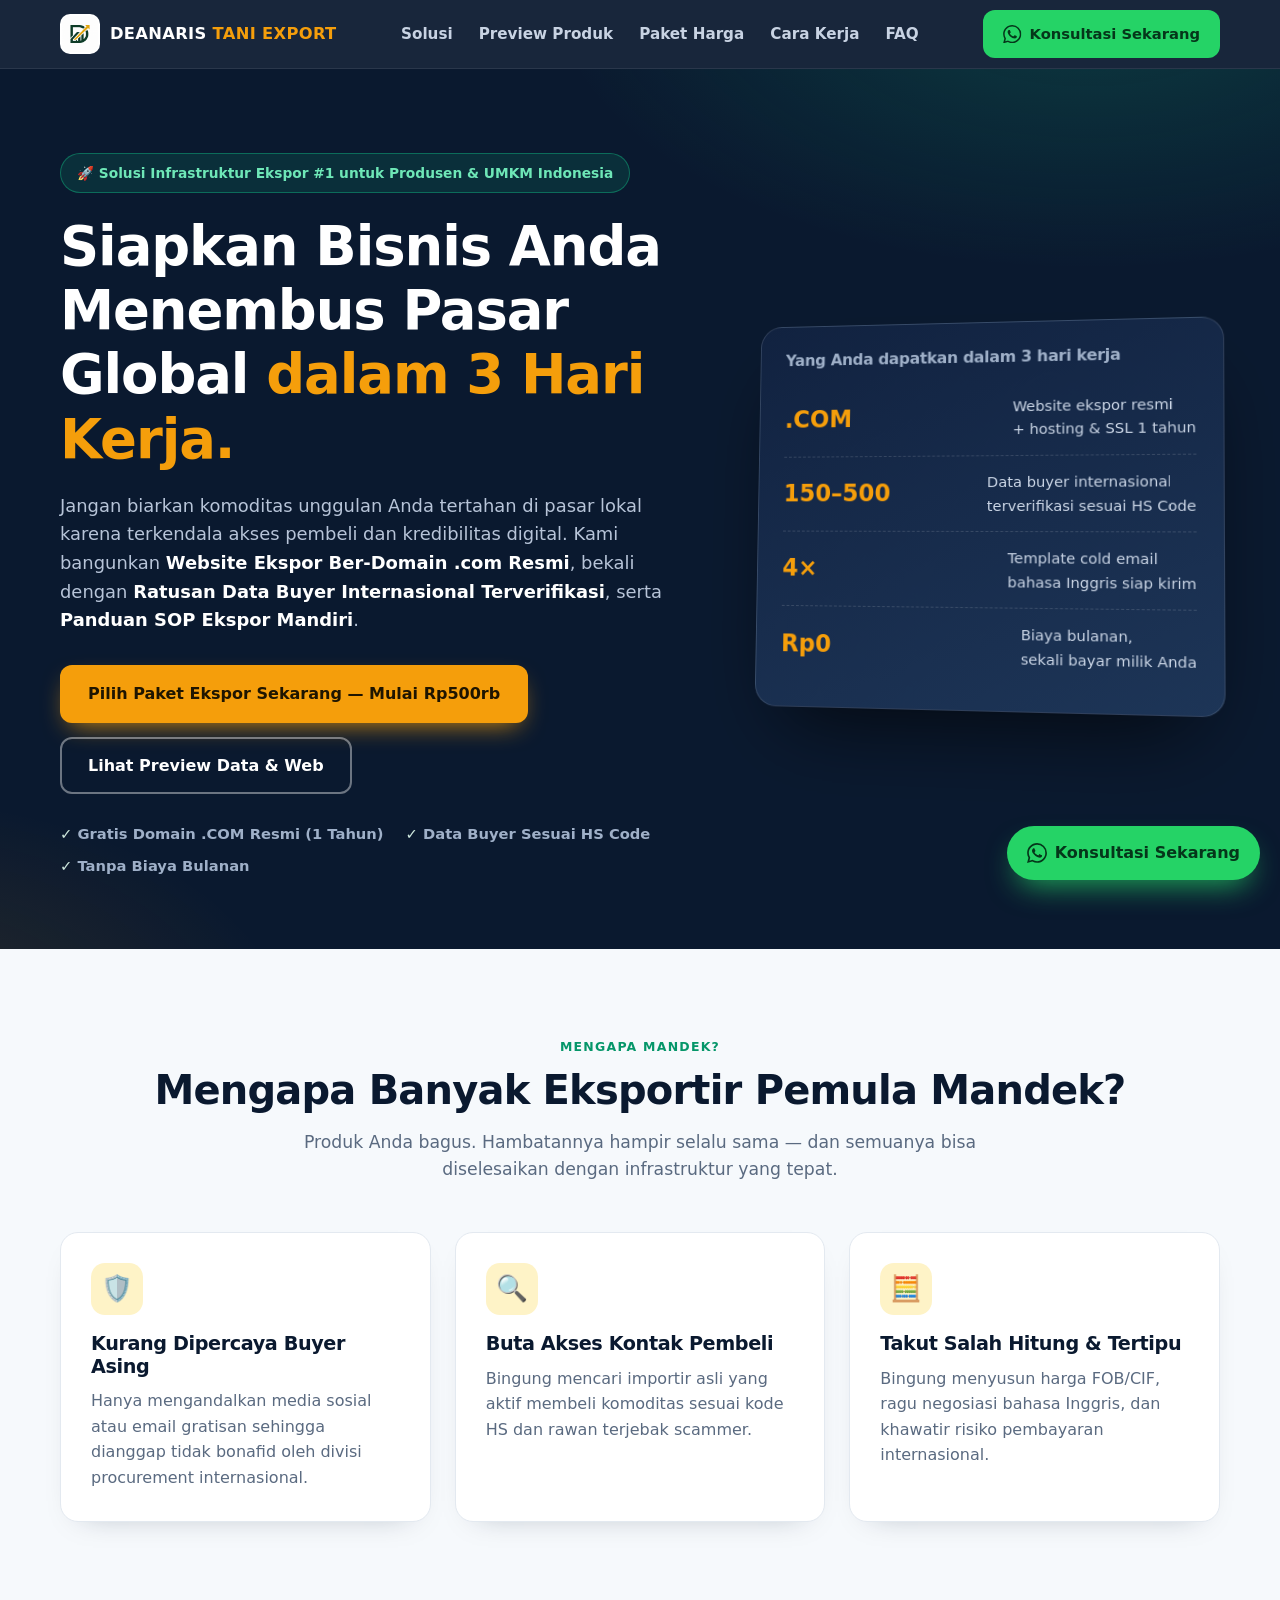
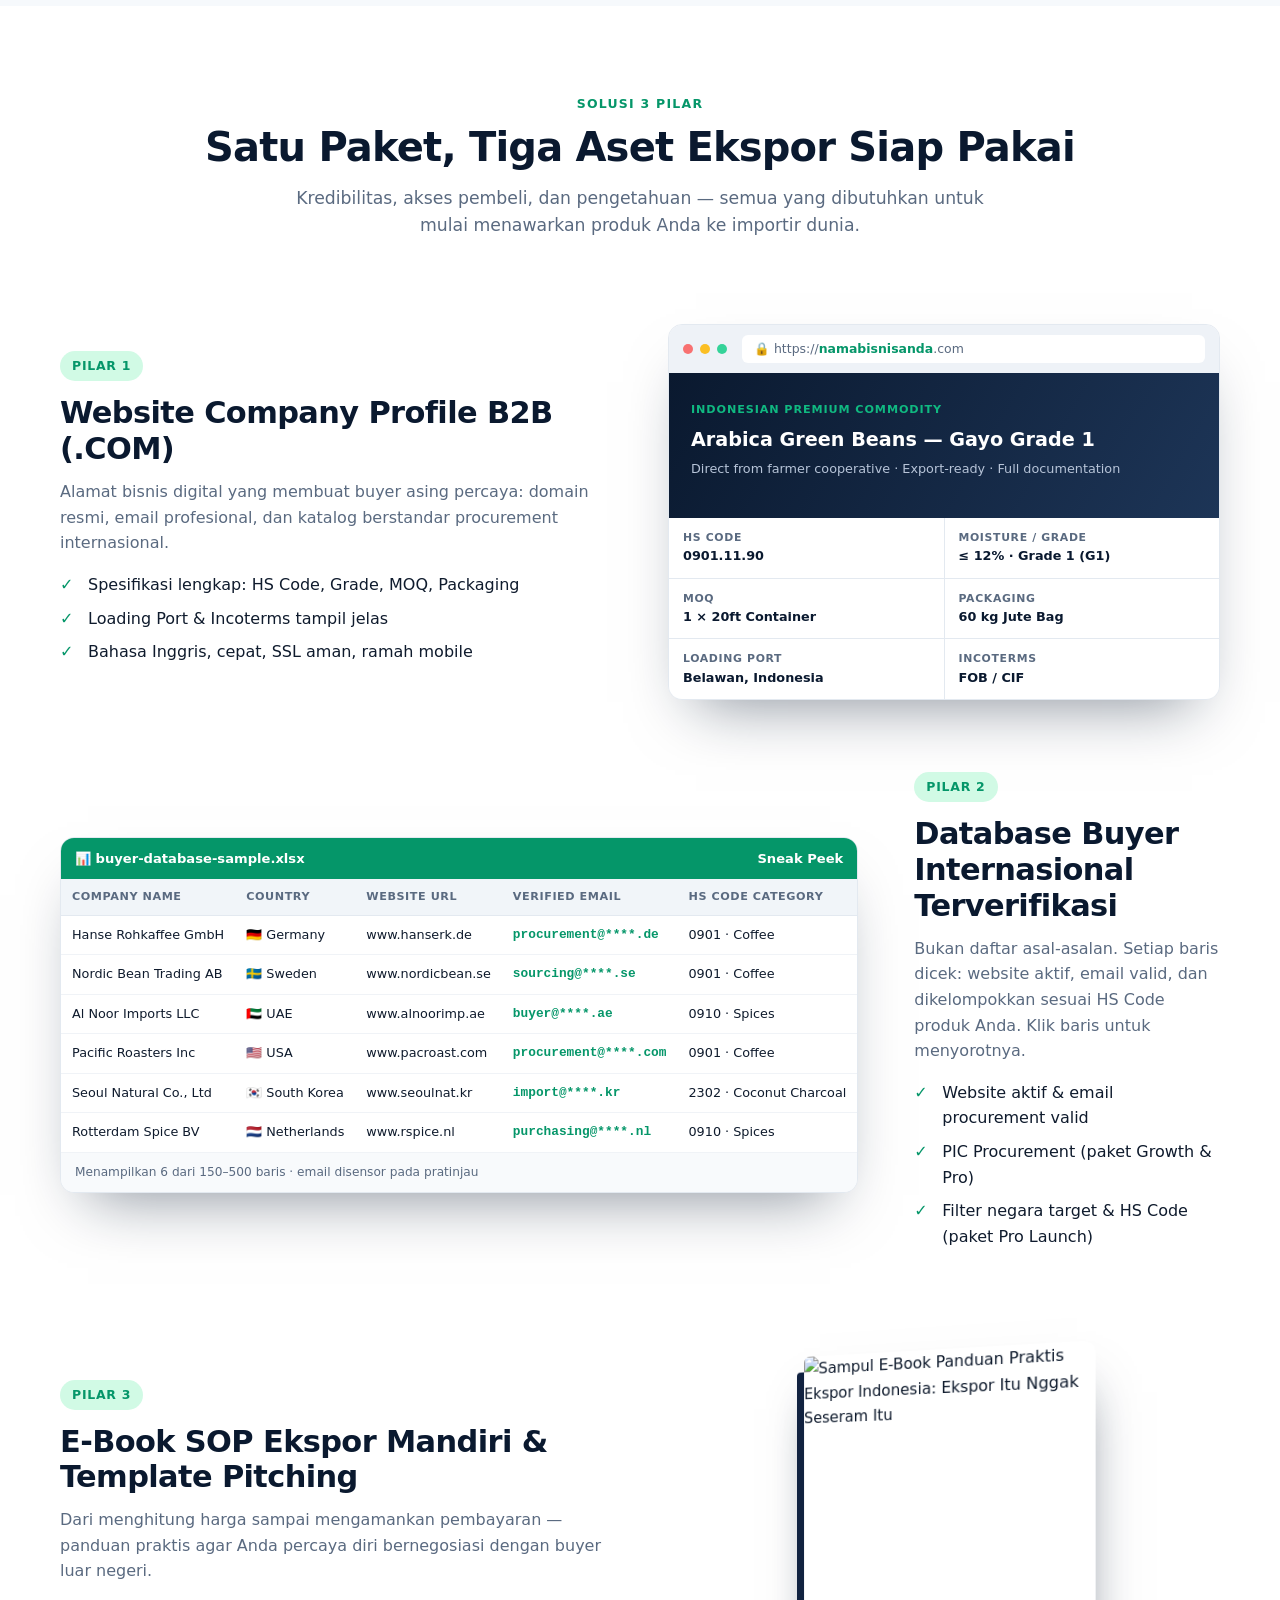
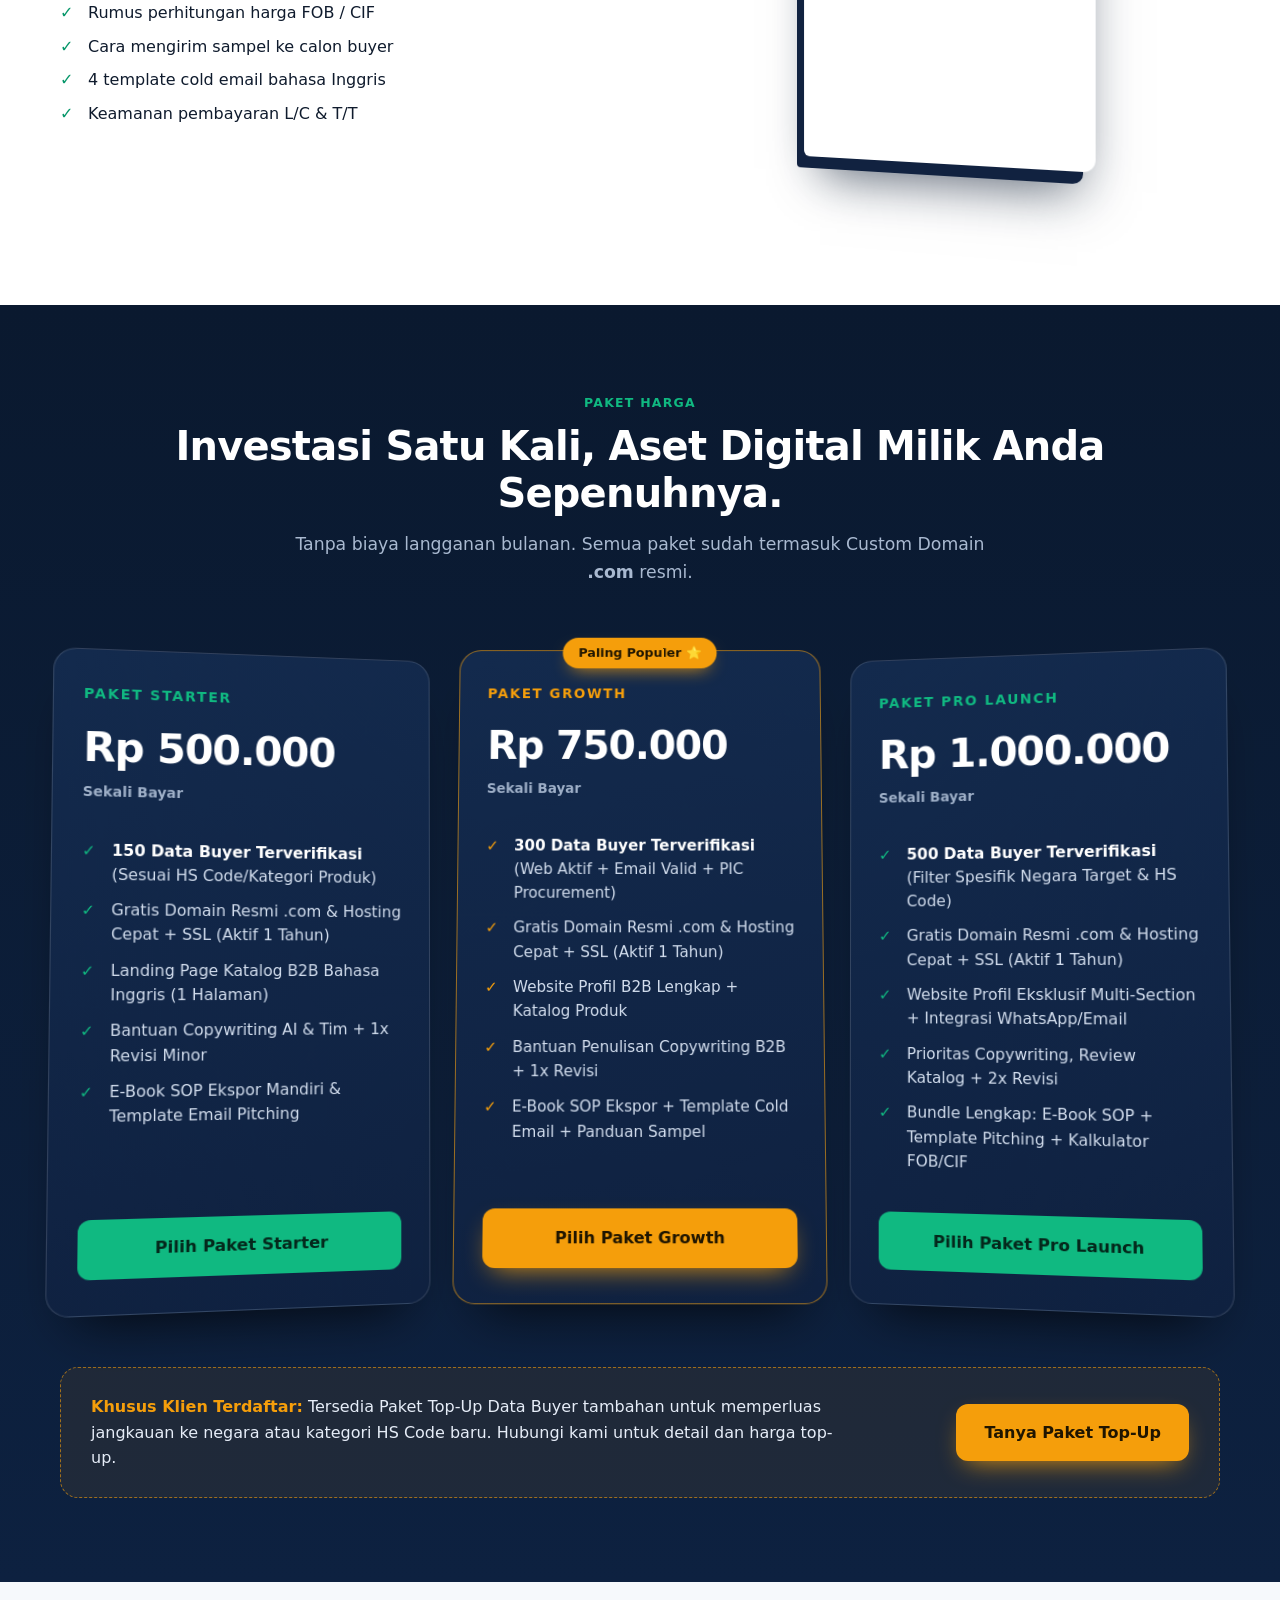
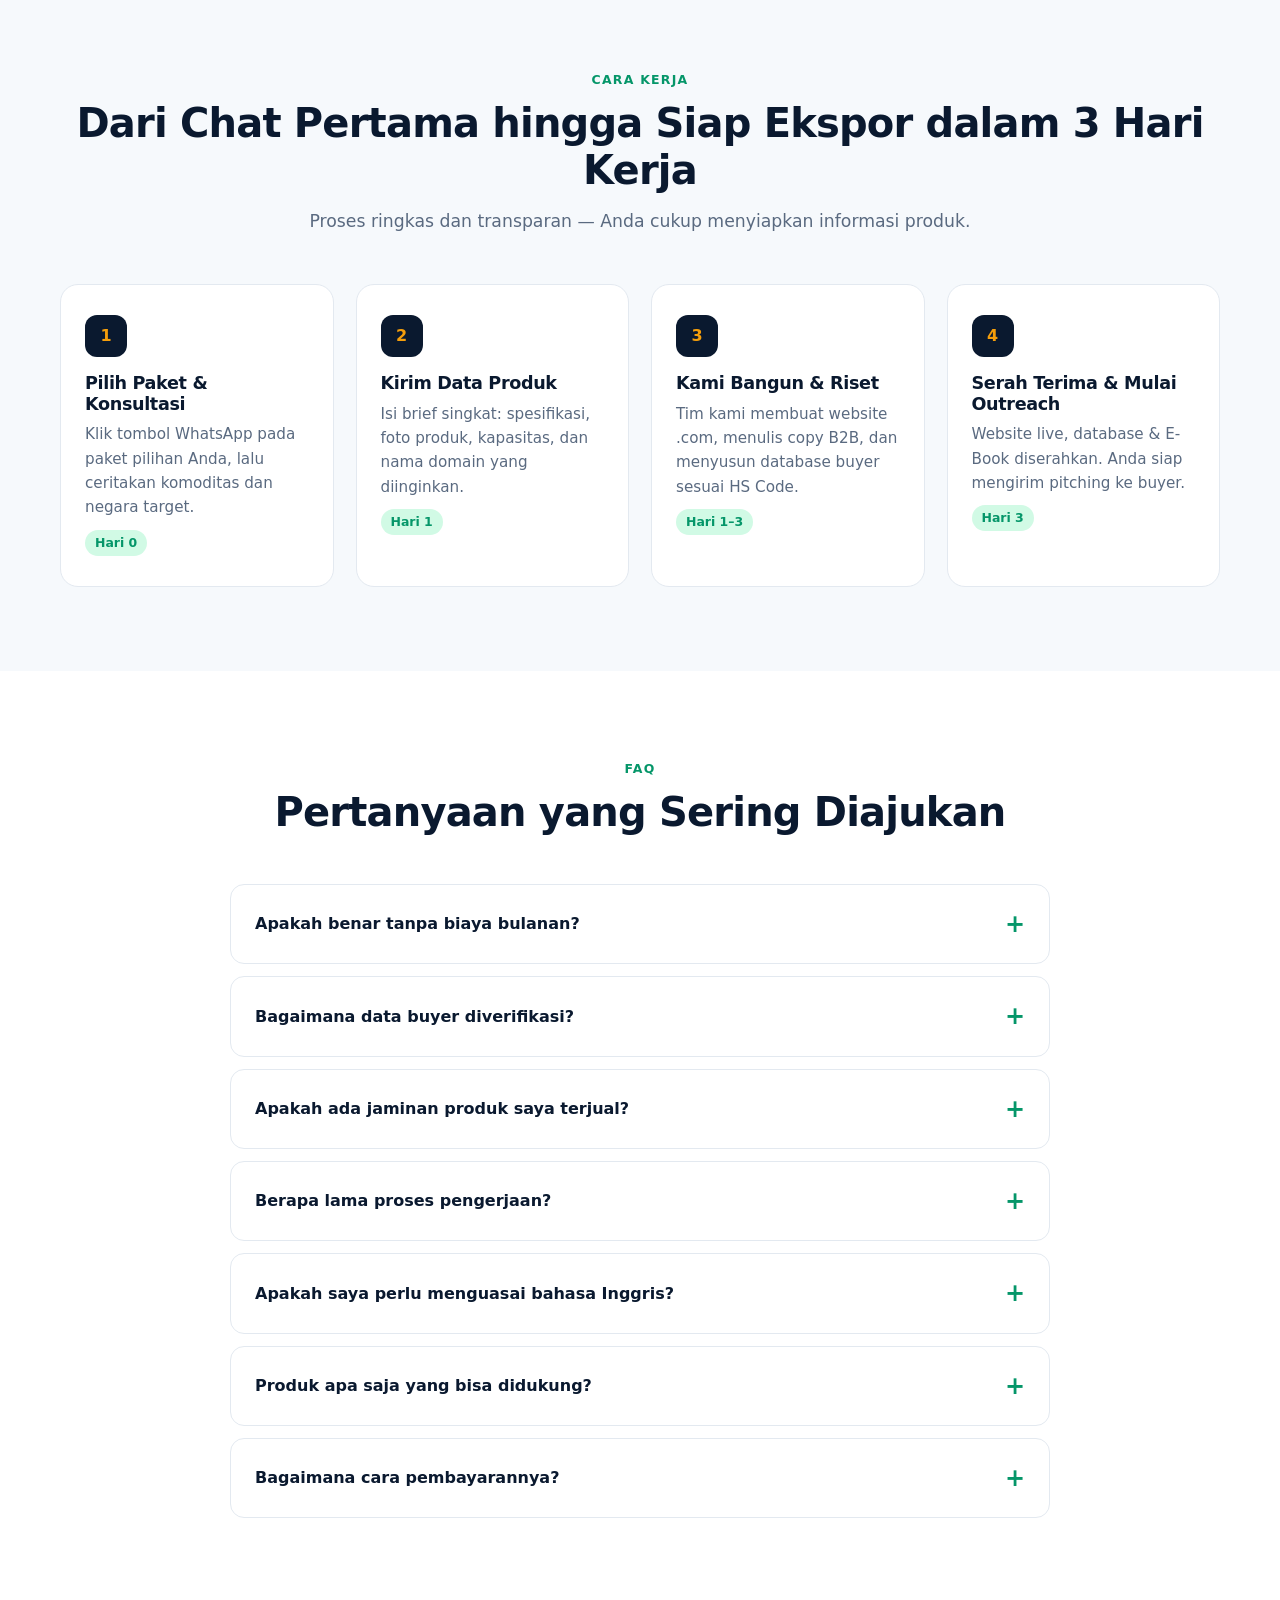
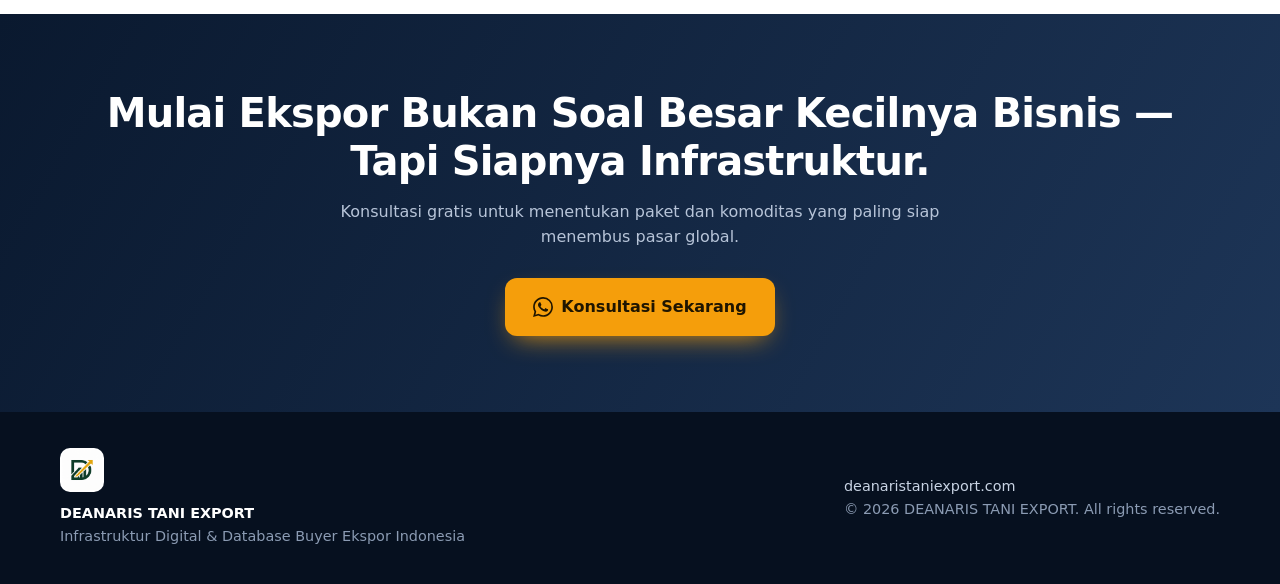
==== commit 9916e749: "feat: WhatsApp icon CTA buttons and custom ebook cover" ====
--- a/index.html
+++ b/index.html
@@ -27,6 +27,7 @@
 <link rel="stylesheet" href="/assets/css/style.css">
 </head>
 <body>
+<svg width="0" height="0" style="position:absolute" aria-hidden="true"><symbol id="i-wa" viewBox="0 0 24 24"><path fill="currentColor" d="M17.472 14.382c-.297-.149-1.758-.867-2.03-.967-.273-.099-.471-.148-.67.15-.197.297-.767.966-.94 1.164-.173.199-.347.223-.644.075-.297-.15-1.255-.463-2.39-1.475-.883-.788-1.48-1.761-1.653-2.059-.173-.297-.018-.458.13-.606.134-.133.298-.347.446-.52.149-.174.198-.298.298-.497.099-.198.05-.371-.025-.52-.075-.149-.669-1.612-.916-2.207-.242-.579-.487-.5-.669-.51-.173-.008-.371-.01-.57-.01-.198 0-.52.074-.792.372-.272.297-1.04 1.016-1.04 2.479 0 1.462 1.065 2.875 1.213 3.074.149.198 2.096 3.2 5.077 4.487.709.306 1.262.489 1.694.625.712.227 1.36.195 1.871.118.571-.085 1.758-.719 2.006-1.413.248-.694.248-1.289.173-1.413-.074-.124-.272-.198-.57-.347m-5.421 7.403h-.004a9.87 9.87 0 01-5.031-1.378l-.361-.214-3.741.982.998-3.648-.235-.374a9.86 9.86 0 01-1.51-5.26c.001-5.45 4.436-9.884 9.888-9.884 2.64 0 5.122 1.03 6.988 2.898a9.825 9.825 0 012.893 6.994c-.003 5.45-4.437 9.884-9.885 9.884m8.413-18.297A11.815 11.815 0 0012.05 0C5.495 0 .16 5.335.157 11.892c0 2.096.547 4.142 1.588 5.945L.057 24l6.305-1.654a11.882 11.882 0 005.683 1.448h.005c6.554 0 11.89-5.335 11.893-11.893a11.821 11.821 0 00-3.48-8.413z"/></symbol></svg>
 
 <!-- 1. STICKY NAVBAR -->
 <header>
@@ -39,7 +40,7 @@
       <a href="#cara-kerja">Cara Kerja</a>
       <a href="#faq">FAQ</a>
     </nav>
-    <a class="btn btn-wa btn-sm" data-wa="general" href="https://wa.me/6285870670631" target="_blank" rel="noopener">Konsultasi Ekspor (WhatsApp)</a>
+    <a class="btn btn-wa btn-sm" data-wa="general" href="https://wa.me/6285870670631" target="_blank" rel="noopener"><svg class="wa-ico" aria-hidden="true"><use href="#i-wa"/></svg> Konsultasi Sekarang</a>
   </div>
 </header>
 
@@ -185,19 +186,8 @@
           <li>Keamanan pembayaran L/C &amp; T/T</li>
         </ul>
       </div>
-      <div class="p-art ebook-wrap" aria-label="Ilustrasi sampul E-Book">
-        <div class="ebook">
-          <span class="seal">BONUS</span>
-          <small>DEANARIS TANI EXPORT</small>
-          <h4>Panduan Praktis <span>Ekspor Mandiri</span> &amp; B2B Outreach Playbook</h4>
-          <p class="sub">Dari harga hingga pembayaran, langkah demi langkah.</p>
-          <ul>
-            <li>▸ Rumus FOB / CIF</li>
-            <li>▸ Cara Kirim Sampel</li>
-            <li>▸ 4 Template Cold Email (EN)</li>
-            <li>▸ Keamanan Pembayaran L/C &amp; T/T</li>
-          </ul>
-        </div>
+      <div class="p-art ebook-wrap">
+        <img class="ebook" src="/ebook.jpeg" alt="Sampul E-Book Panduan Praktis Ekspor Indonesia: Ekspor Itu Nggak Seseram Itu" width="250" height="346" loading="lazy">
       </div>
     </div>
   </div>
@@ -305,7 +295,7 @@
   <div class="wrap reveal">
     <h2>Mulai Ekspor Bukan Soal Besar Kecilnya Bisnis — Tapi Siapnya Infrastruktur.</h2>
     <p>Konsultasi gratis untuk menentukan paket dan komoditas yang paling siap menembus pasar global.</p>
-    <a class="btn btn-gold" data-wa="general" href="https://wa.me/6285870670631" target="_blank" rel="noopener">Konsultasi Ekspor (WhatsApp)</a>
+    <a class="btn btn-gold" data-wa="general" href="https://wa.me/6285870670631" target="_blank" rel="noopener"><svg class="wa-ico" aria-hidden="true"><use href="#i-wa"/></svg> Konsultasi Sekarang</a>
   </div>
 </section>
 
@@ -318,7 +308,7 @@
   </div>
 </footer>
 
-<a class="fab" data-wa="general" href="https://wa.me/6285870670631" target="_blank" rel="noopener" aria-label="Chat WhatsApp">💬 <span>Chat WhatsApp</span></a>
+<a class="fab" data-wa="general" href="https://wa.me/6285870670631" target="_blank" rel="noopener" aria-label="Chat WhatsApp"><svg class="wa-ico" aria-hidden="true"><use href="#i-wa"/></svg> <span>Konsultasi Sekarang</span></a>
 
 <script src="/assets/js/main.js" defer></script>
 </body>
--- a/assets/css/style.css
+++ b/assets/css/style.css
@@ -111,16 +111,10 @@
 
 /* Ebook */
 .ebook-wrap{display:grid;place-items:center;padding:20px}
-.ebook{width:260px;aspect-ratio:3/4.1;border-radius:6px 14px 14px 6px;background:linear-gradient(155deg,var(--navy),var(--navy-3));color:#fff;padding:28px 24px;position:relative;box-shadow:-10px 14px 0 -2px var(--navy-2),0 34px 50px -18px rgba(10,25,47,.7);transform:perspective(900px) rotateY(-14deg);transition:transform .4s;display:flex;flex-direction:column}
-.ebook:hover{transform:perspective(900px) rotateY(0)}
-.ebook::before{content:"";position:absolute;left:0;top:0;bottom:0;width:12px;background:linear-gradient(90deg,rgba(0,0,0,.35),transparent);border-radius:6px 0 0 6px}
-.ebook small{color:var(--gold);font-weight:800;letter-spacing:.14em;font-size:.65rem}
-.ebook h4{font-size:1.28rem;margin:12px 0 8px;line-height:1.2}
-.ebook h4 span{color:var(--em)}
-.ebook .sub{font-size:.72rem;color:#b7c4d8}
-.ebook ul{margin-top:auto;font-size:.72rem;color:#d7e1ef}
-.ebook li{padding:3px 0;border-top:1px solid rgba(255,255,255,.12)}
-.ebook .seal{position:absolute;right:-14px;top:22px;background:var(--gold);color:#1f1500;font-weight:800;font-size:.68rem;padding:6px 12px;border-radius:6px 0 0 6px;transform:none}
+.ebook{width:min(300px,80%);height:auto;border-radius:6px 12px 12px 6px;box-shadow:-10px 14px 0 -2px var(--navy-2),0 34px 50px -18px rgba(10,25,47,.7);transform:perspective(900px) rotateY(-14deg);transition:transform .45s cubic-bezier(.2,.8,.2,1),box-shadow .45s}
+.ebook:hover{transform:perspective(900px) rotateY(0) scale(1.04);box-shadow:0 0 0 1px var(--em),0 0 34px 4px rgba(16,185,129,.4),0 34px 50px -18px rgba(10,25,47,.7)}
+/* WhatsApp icon */
+.wa-ico{width:1.25em;height:1.25em;flex:none;fill:currentColor}
 
 /* Pricing */
 .pricing{background:linear-gradient(180deg,var(--navy) 0%,#0d2140 100%);color:#fff}
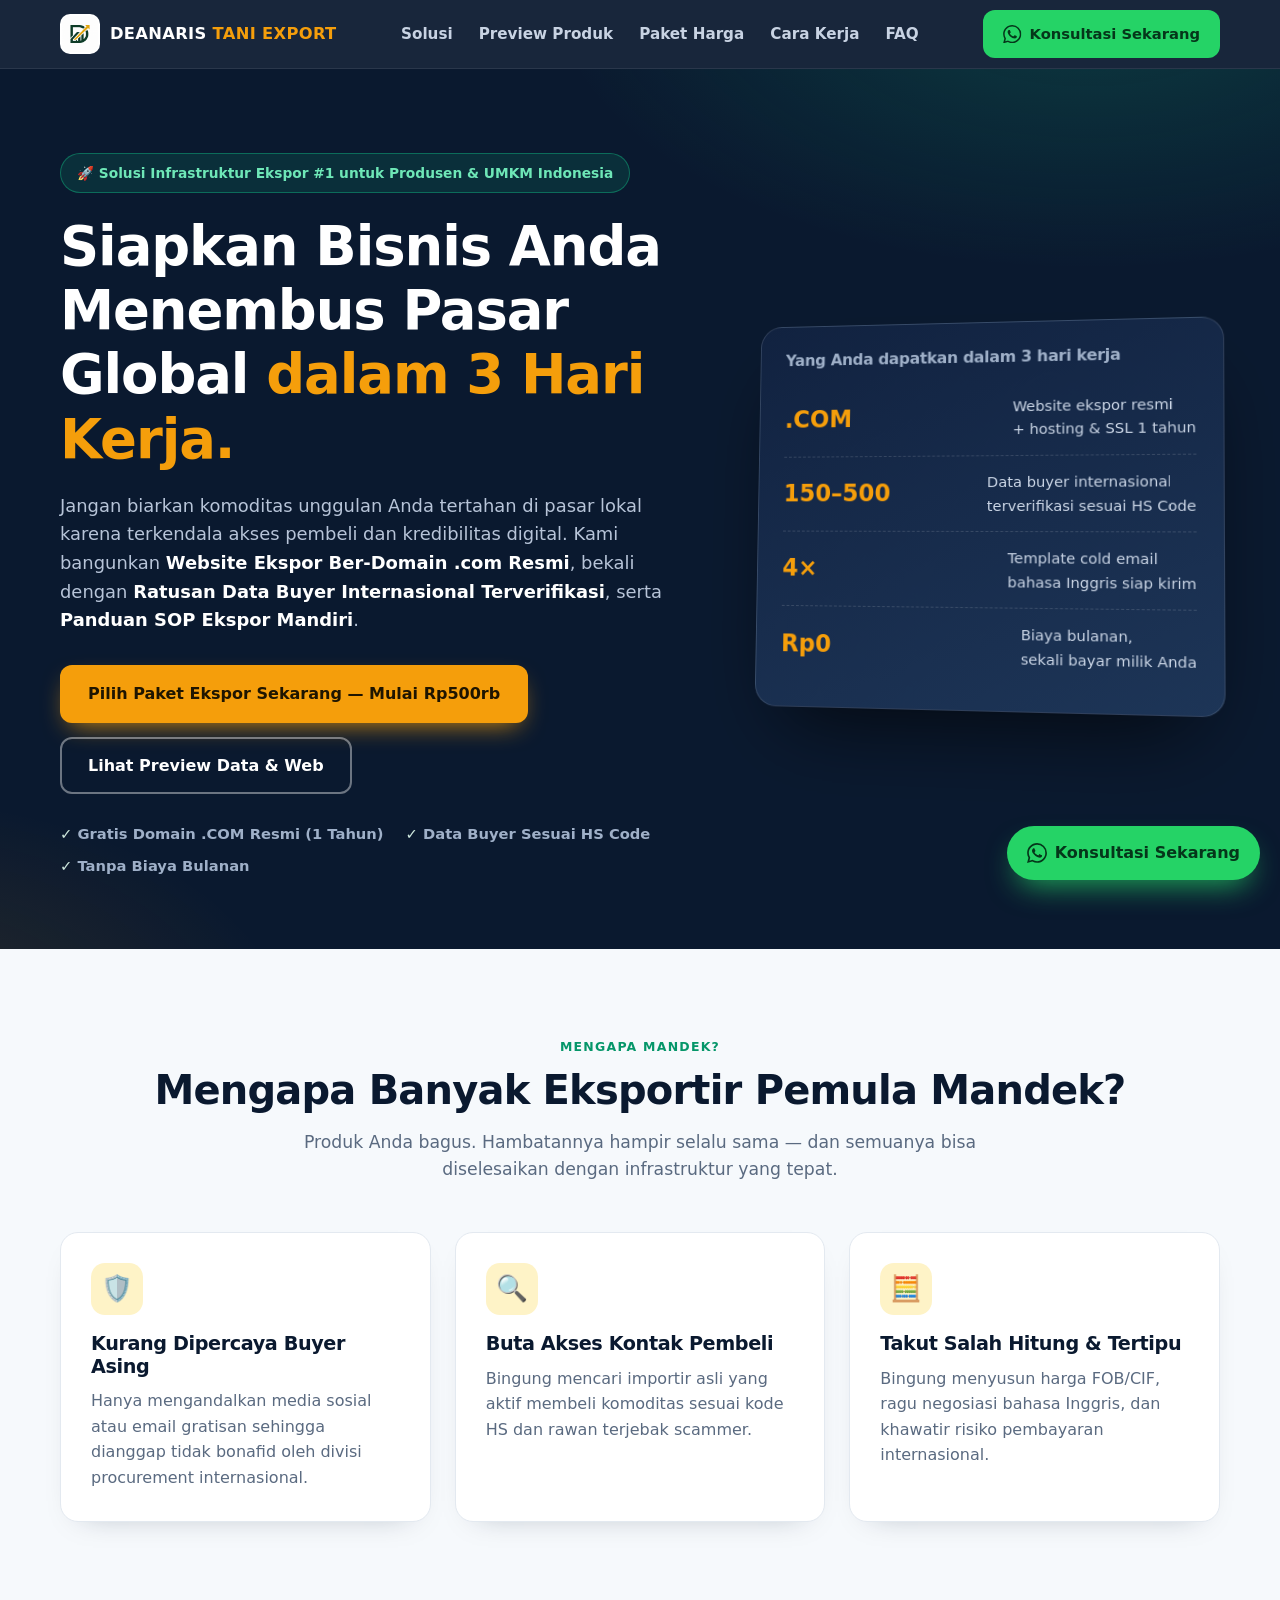
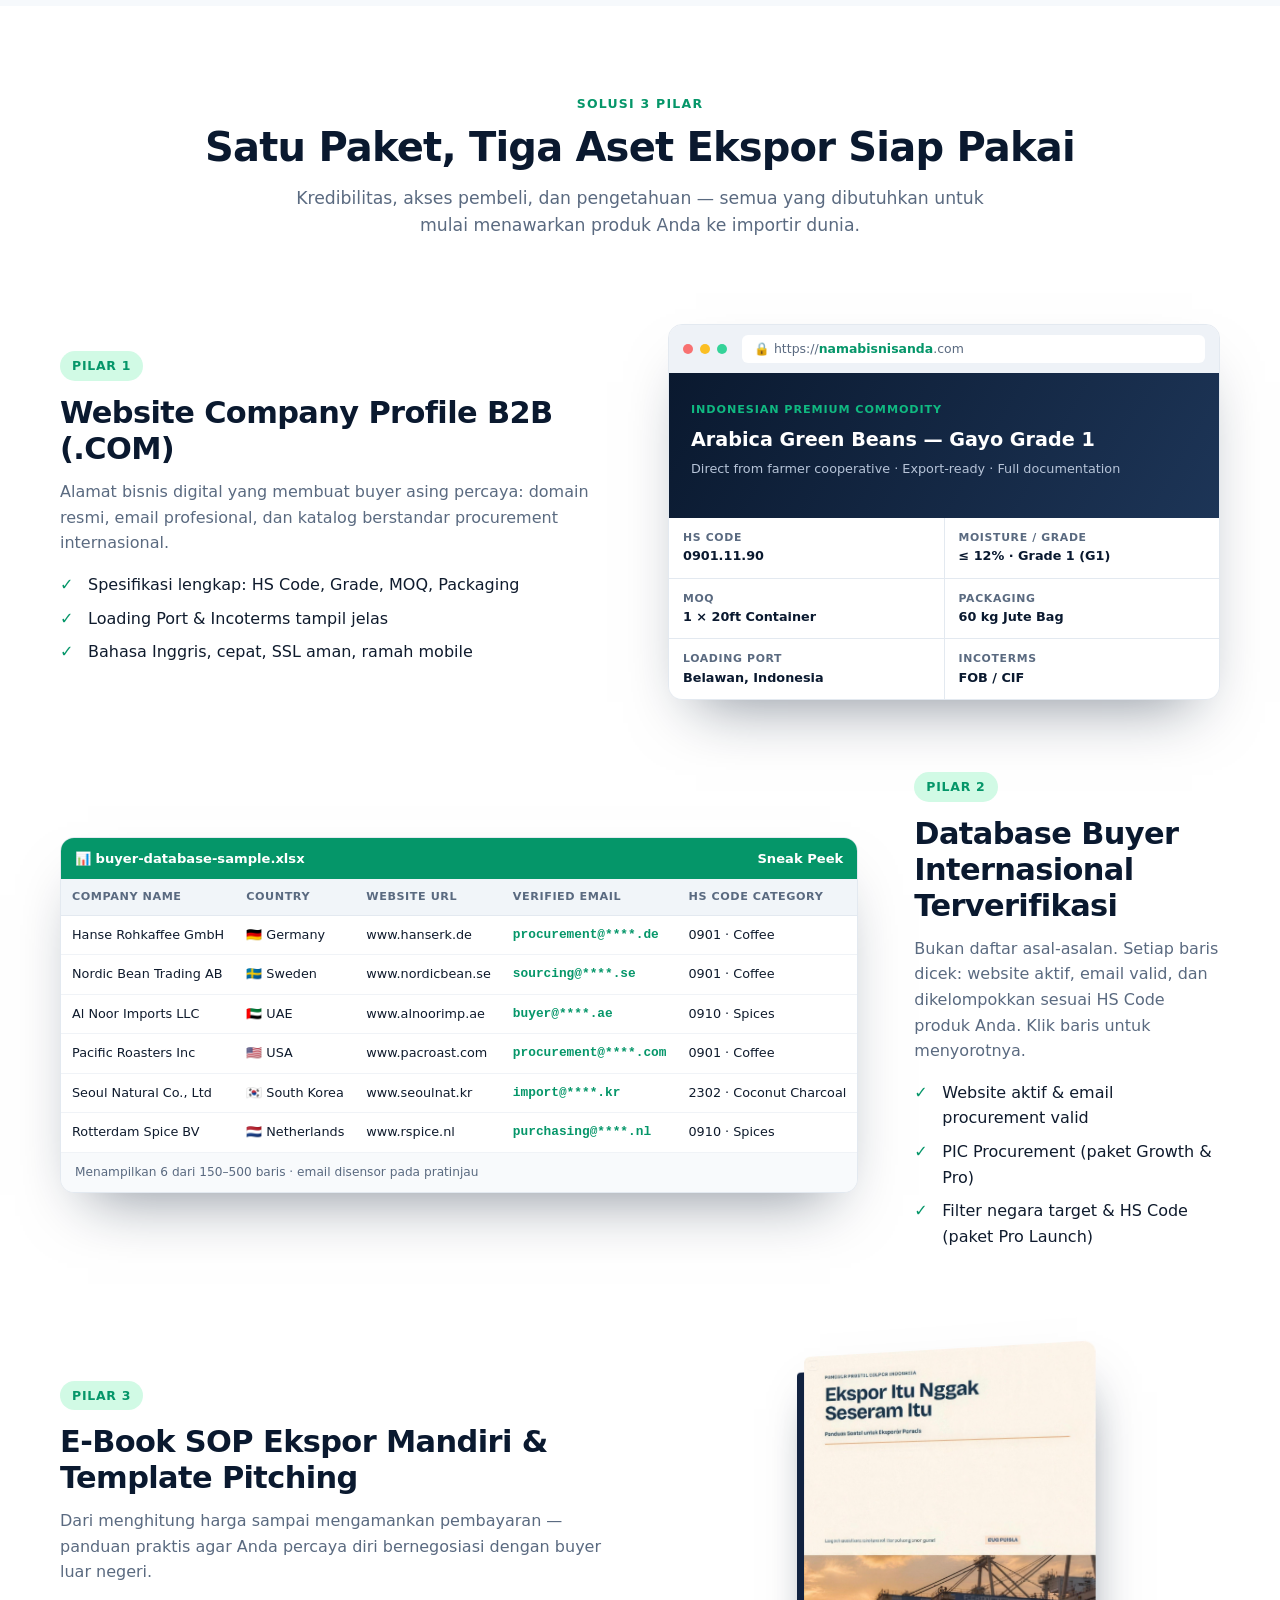
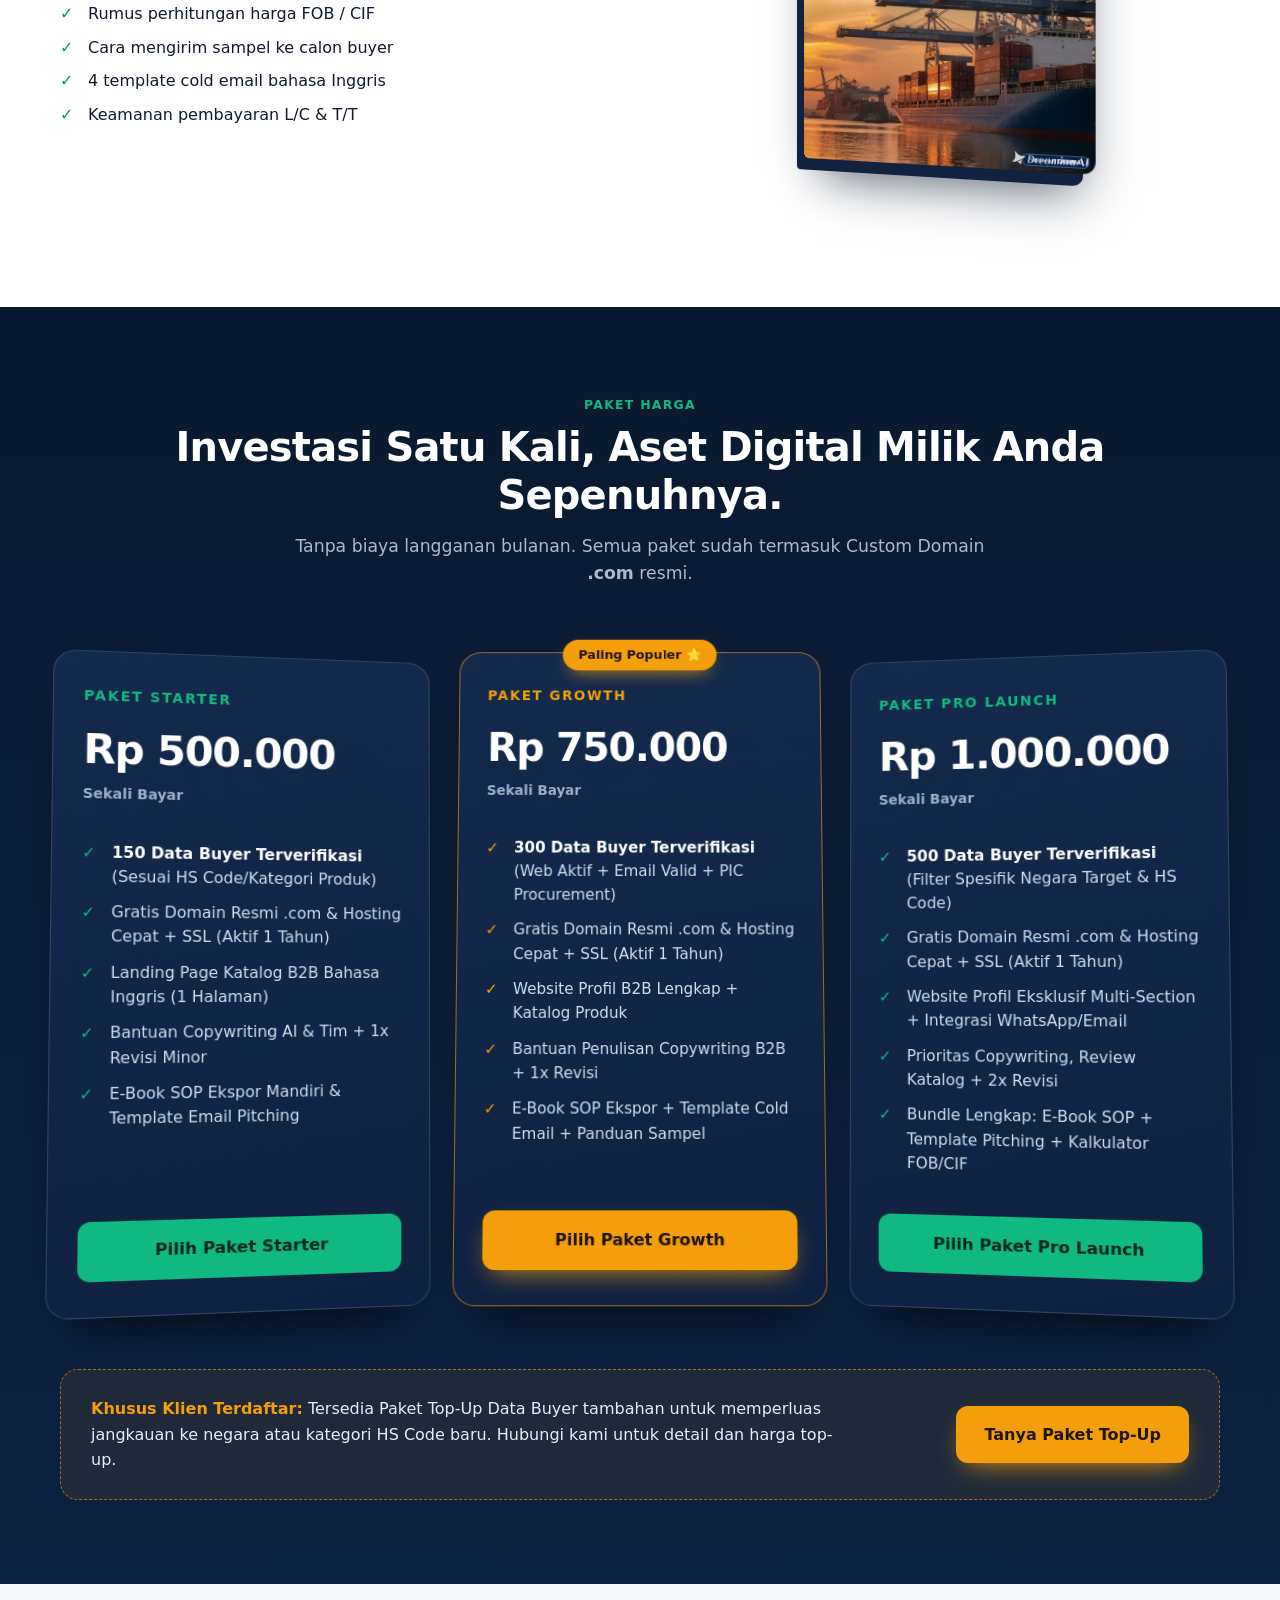
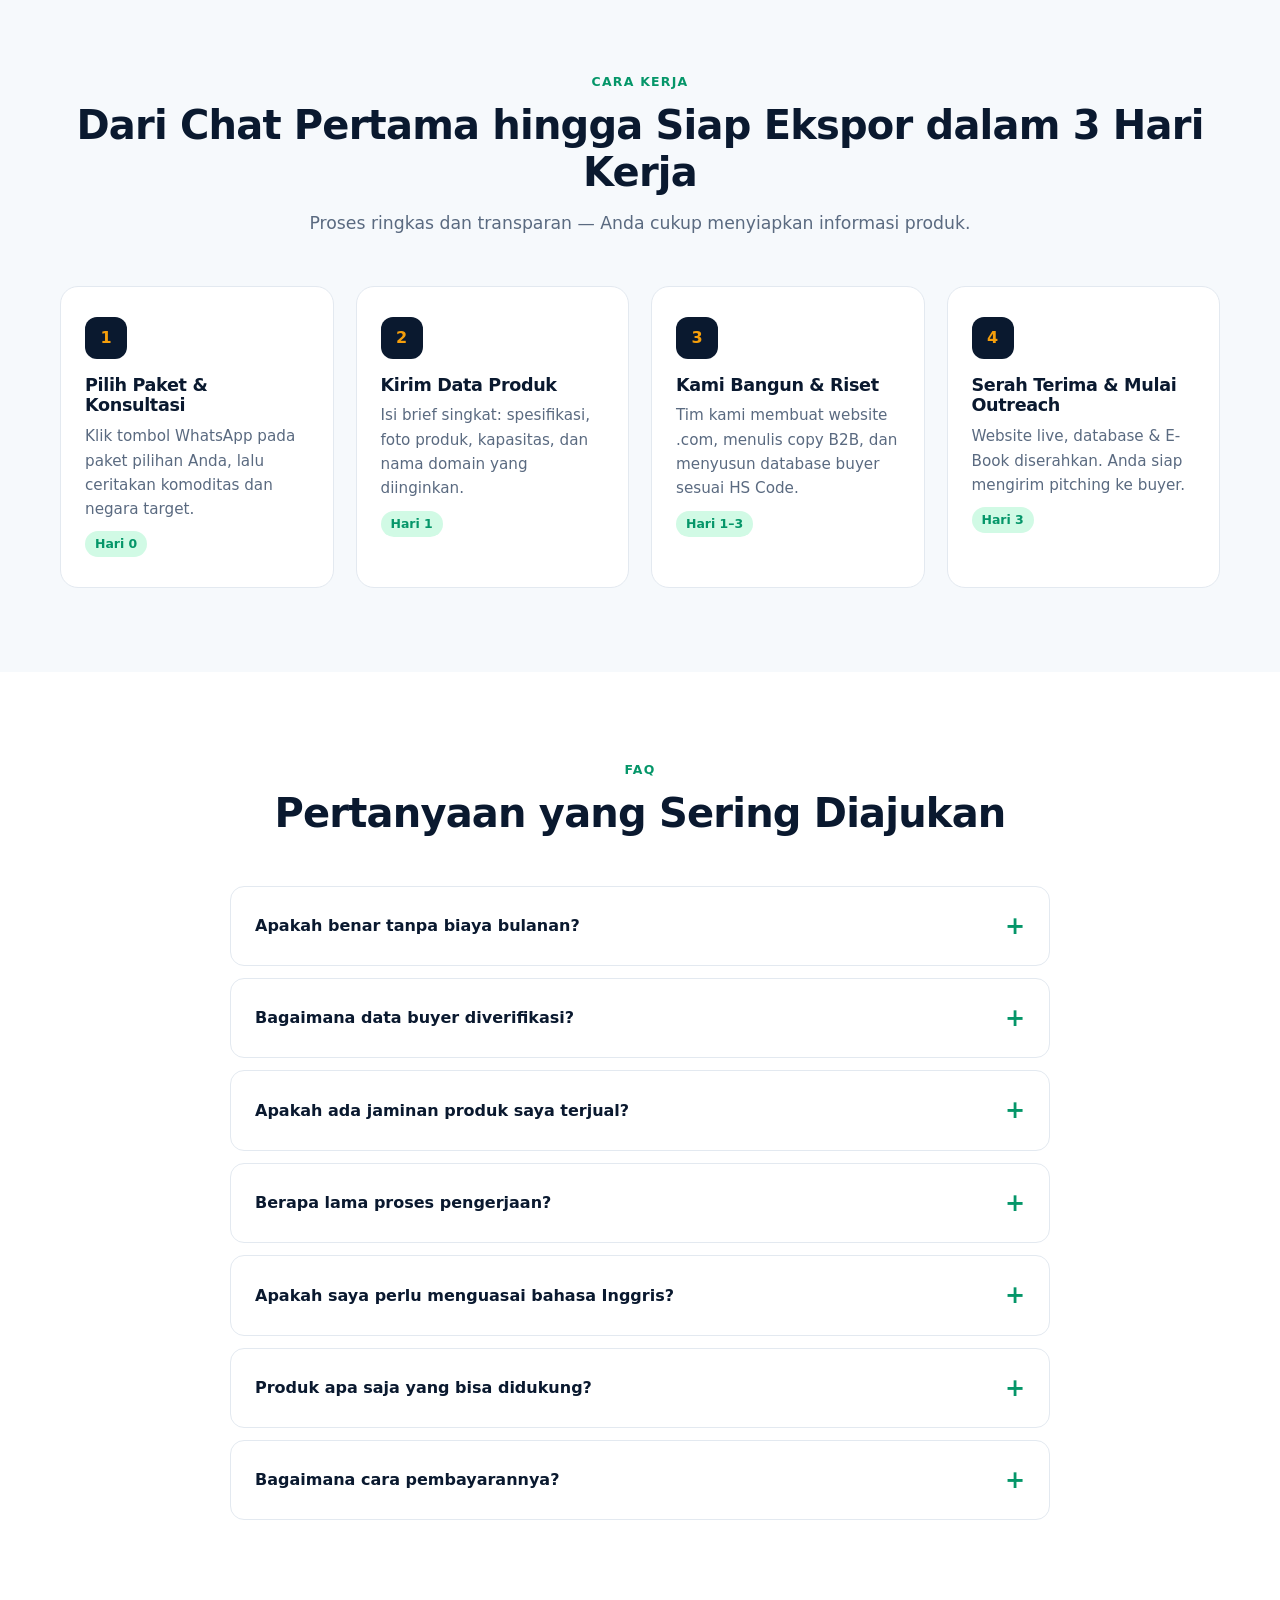
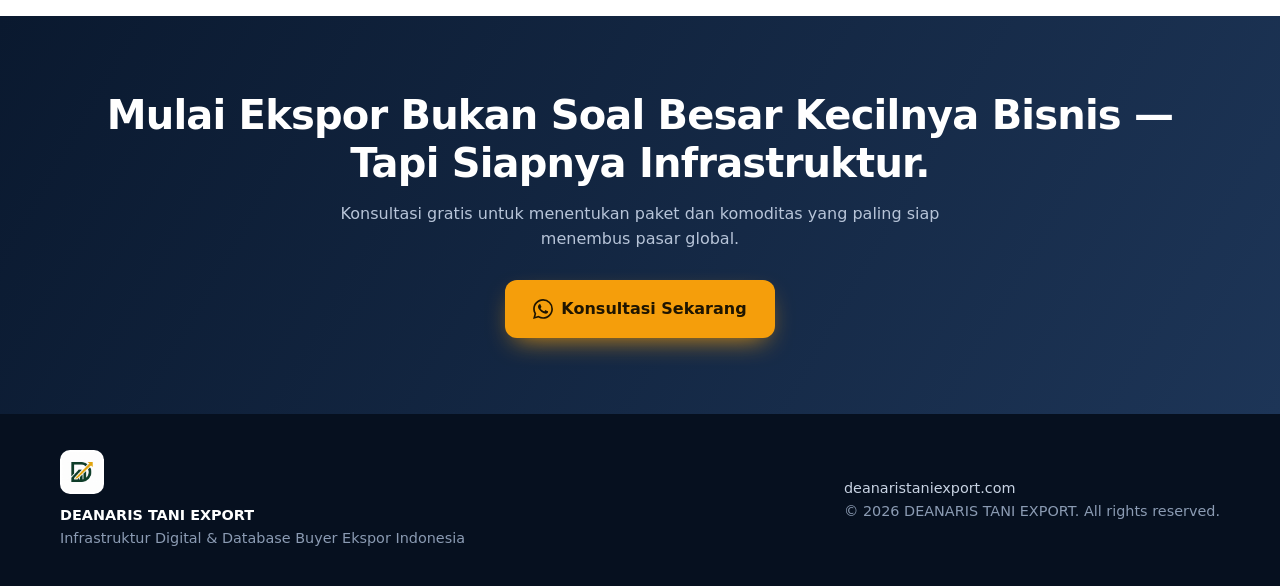
==== commit 974f3156: "feat: use high-resolution ebook.jpeg cover" ====
--- a/index.html
+++ b/index.html
@@ -187,7 +187,7 @@
         </ul>
       </div>
       <div class="p-art ebook-wrap">
-        <img class="ebook" src="/ebook.jpeg" alt="Sampul E-Book Panduan Praktis Ekspor Indonesia: Ekspor Itu Nggak Seseram Itu" width="250" height="346" loading="lazy">
+        <img class="ebook" src="/ebook.jpeg" alt="Sampul E-Book Panduan Praktis Ekspor Indonesia: Ekspor Itu Nggak Seseram Itu" width="2160" height="3003" loading="lazy">
       </div>
     </div>
   </div>
